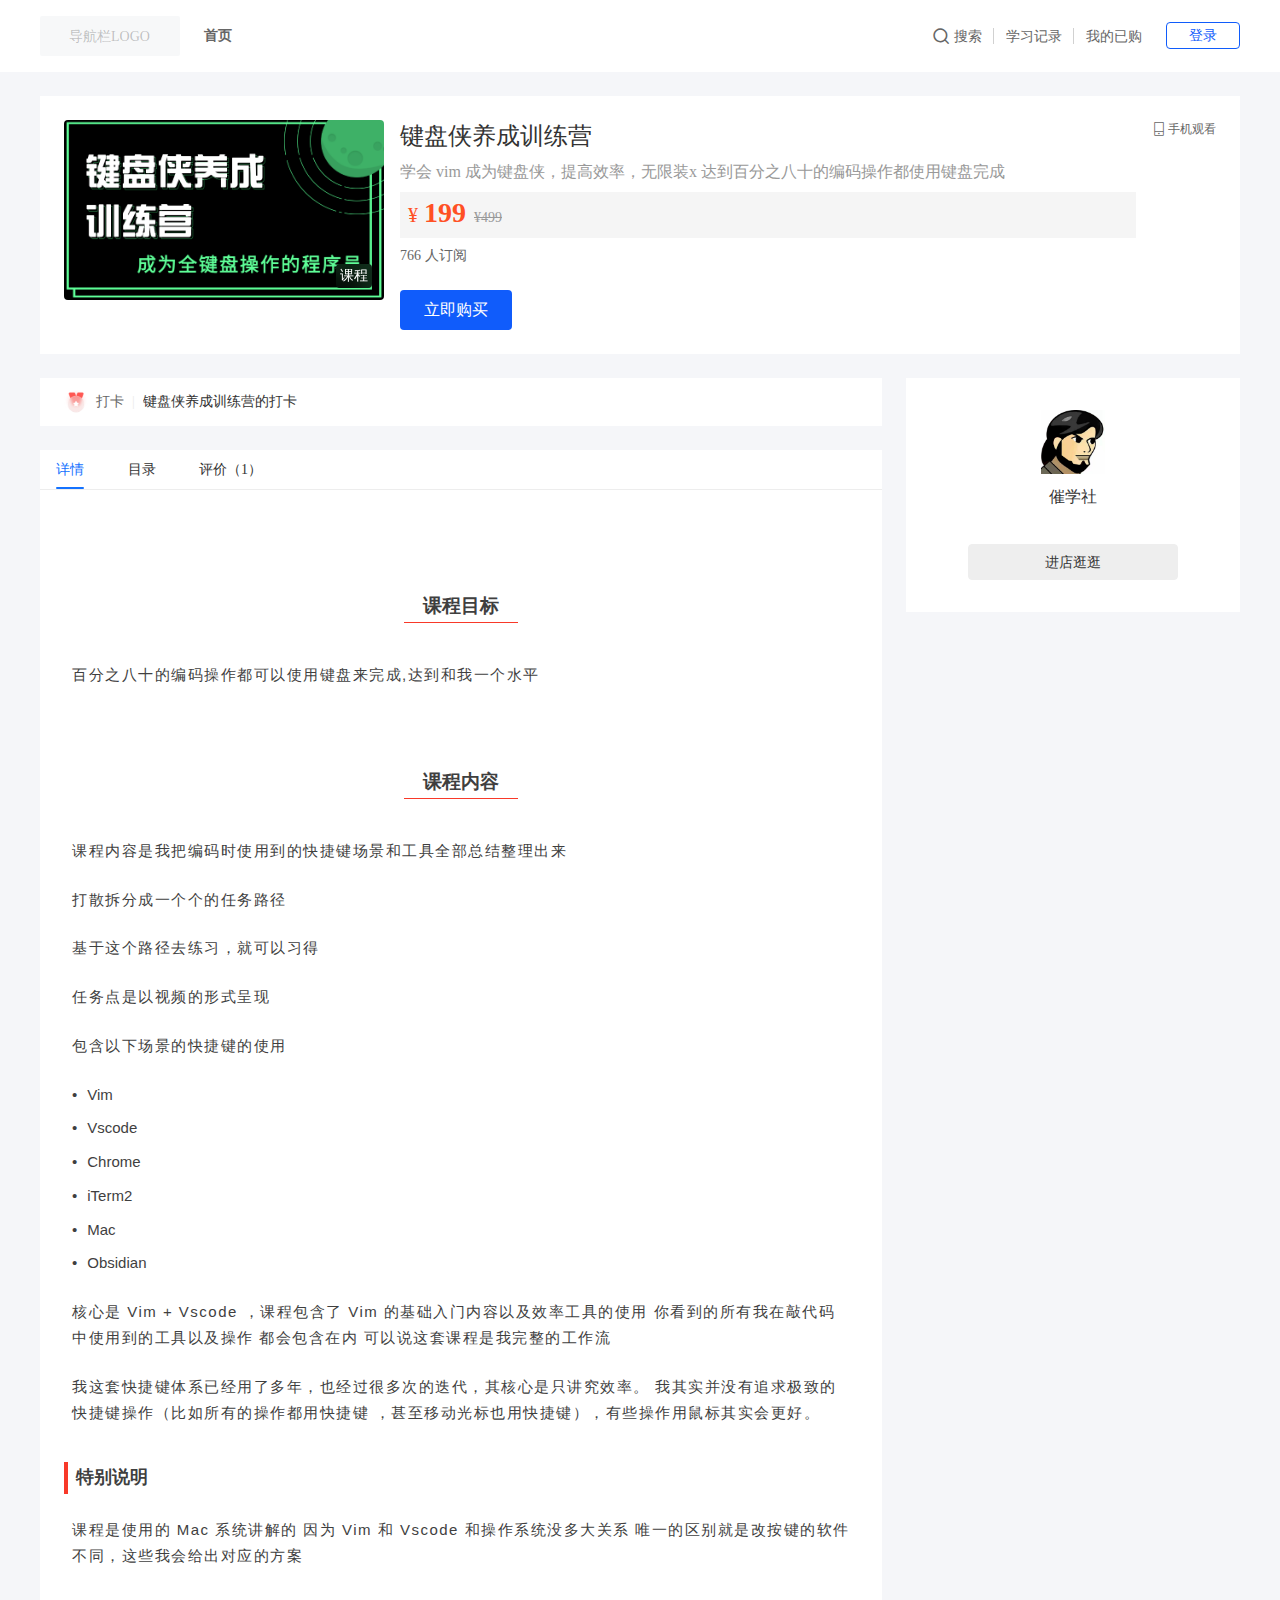
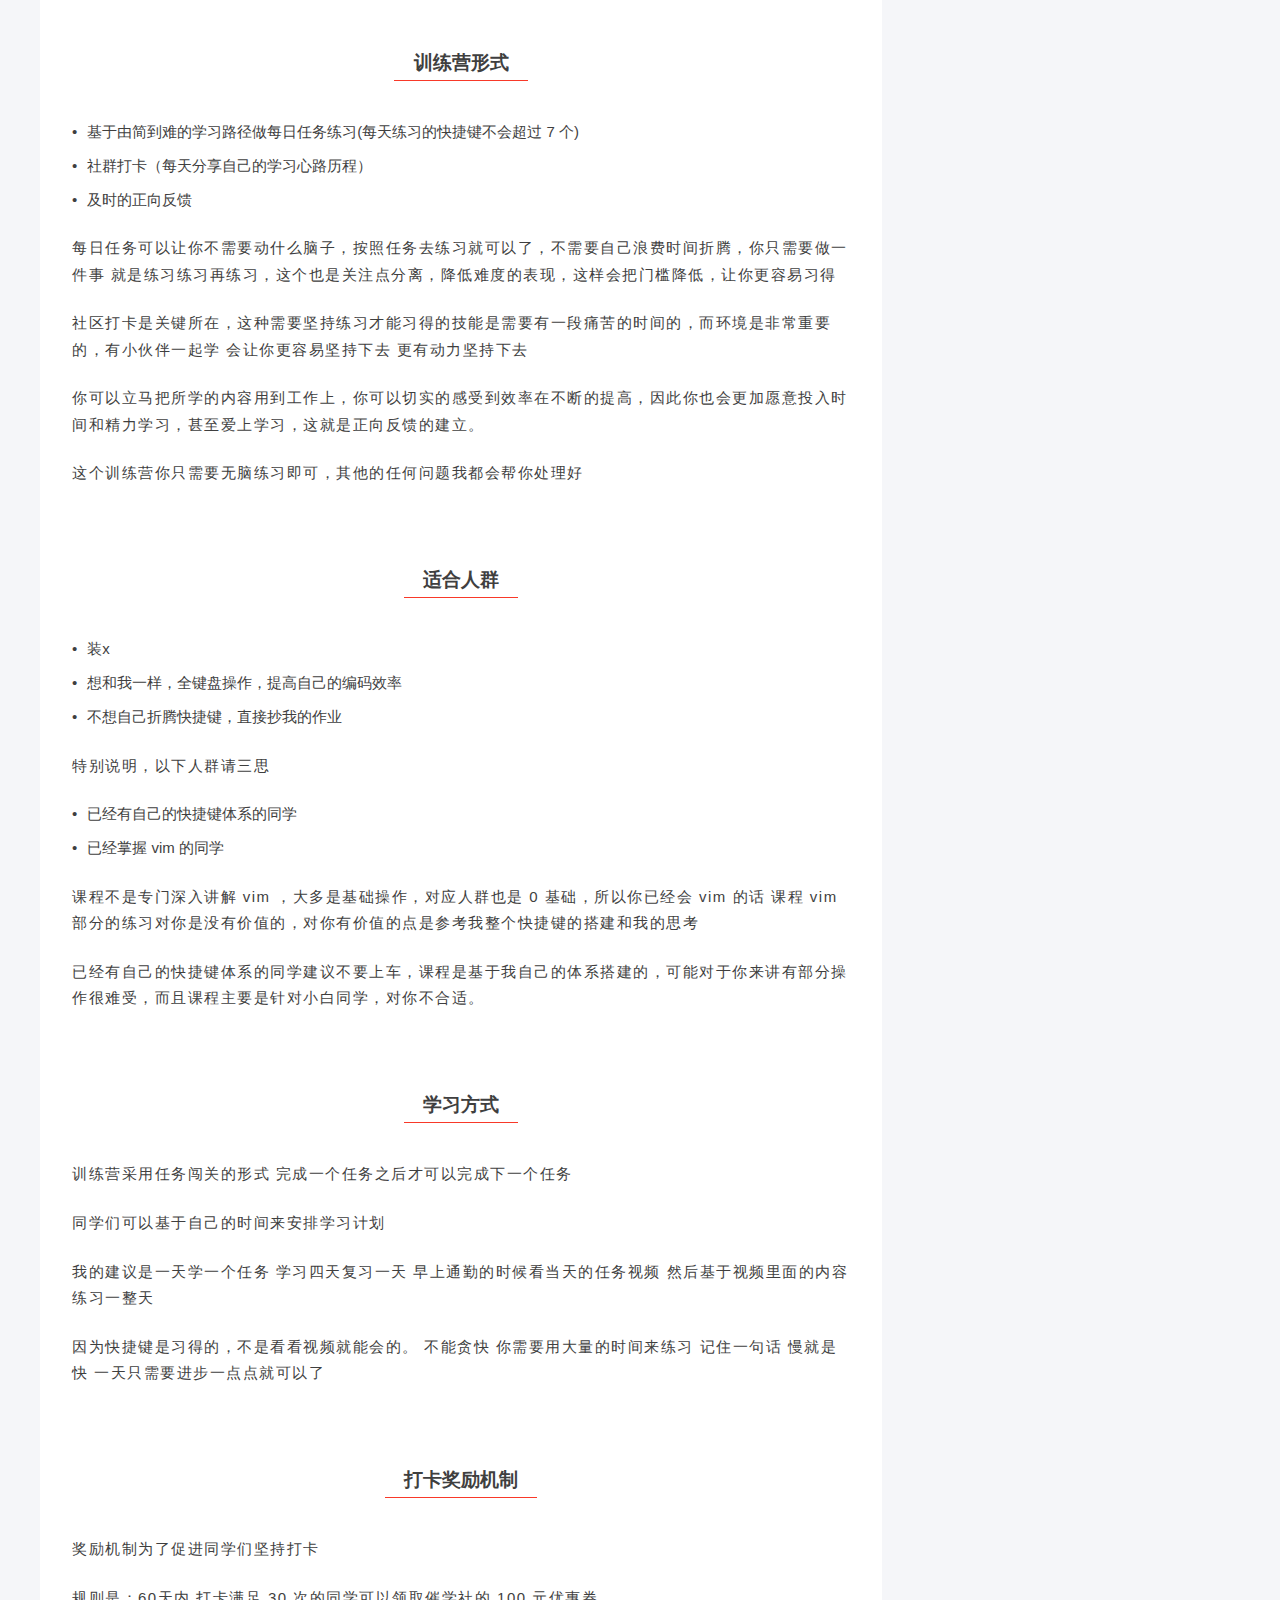
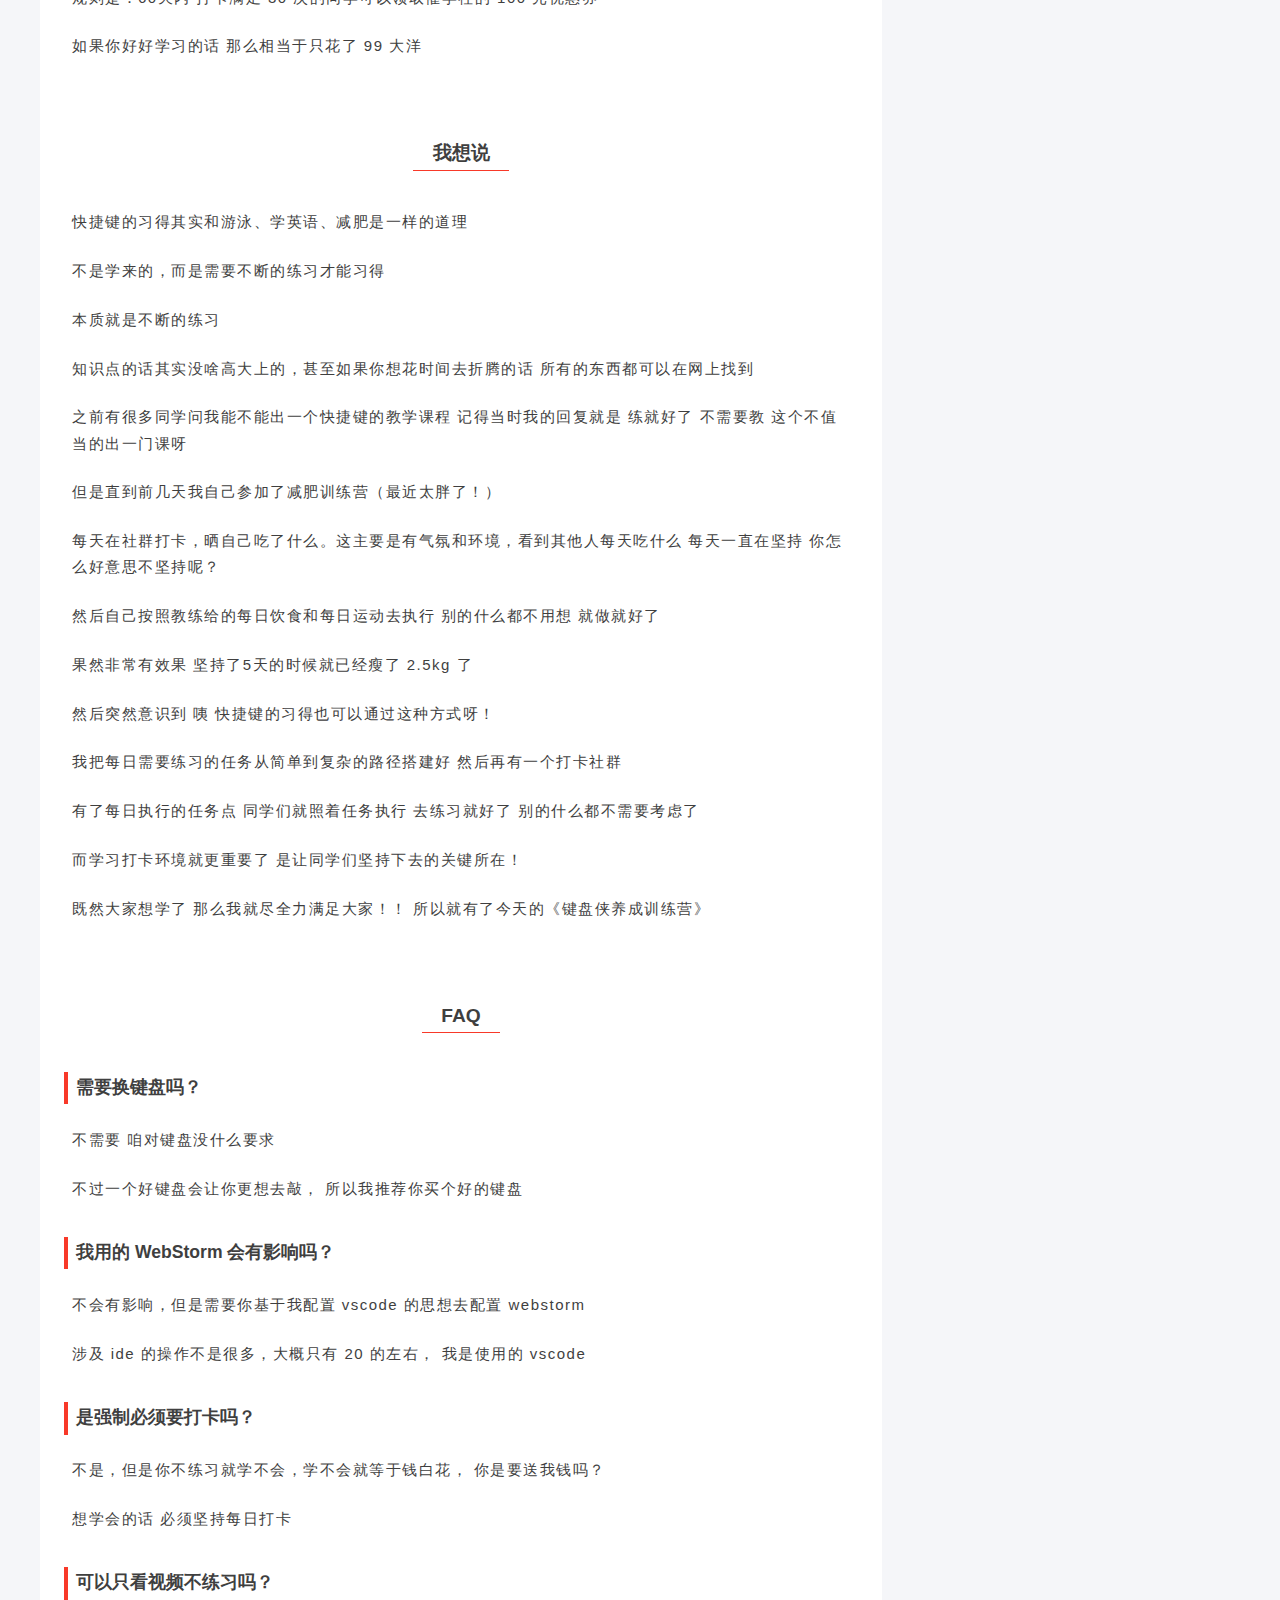
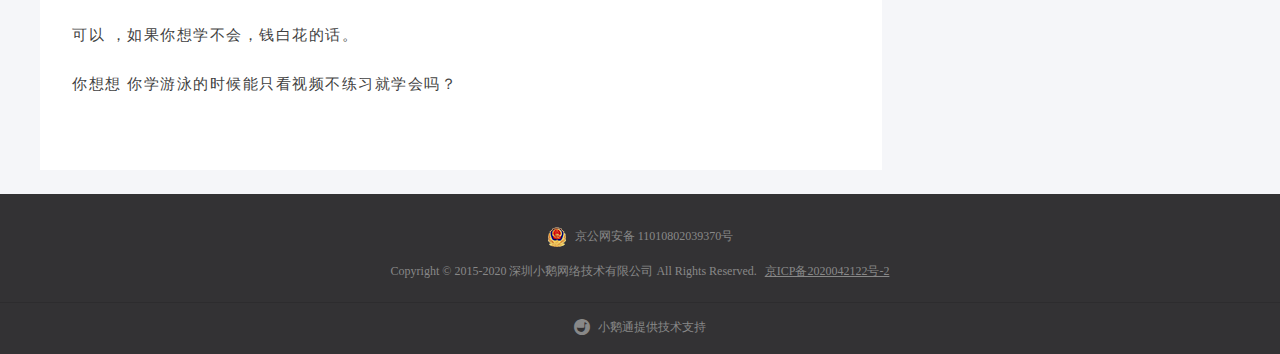
==== keyboard.html @ 6c52c8ba "init" ====
<!DOCTYPE html>
<!-- saved from url=(0014)about:internet -->
<html lang="zh-cmn-Hans" style="height: 100%">
  <head>
    <meta http-equiv="Content-Type" content="text/html; charset=UTF-8" />

    <meta http-equiv="Content-Security-Policy" content="upgrade-insecure-requests" />

    <meta http-equiv="X-UA-Compatible" content="IE=edge" />
    <meta name="viewport" content="width=device-width,initial-scale=1.0" />
    <!-- 主题色配置 -->
    <link rel="stylesheet" href="./keyboard_files/index.css" />
    <link rel="stylesheet" href="./keyboard_files/channel-theme-red.css" />
    <!--小图标-->
    <link rel="icon" href="./keyboard_files/kz80l3jr0hf8.jpg" type="image/x-ico" />
    <!-- 阿里巴巴矢量图标库 -->
    <link type="text/css" rel="stylesheet" href="./keyboard_files/font_675217_b8r4hkus9lr.css" />

    <!-- 静态资源重试 -->

    <style>
      body {
        margin: 0 !important;
      }
    </style>
    <!-- 神策埋点sdk -->

    <!-- 标题 -->
    <title>键盘侠养成训练营</title>

    <!-- start-css主入口文件 -->

    <link href="./keyboard_files/chunk-vendors.css" rel="stylesheet" />

    <link href="./keyboard_files/index(1).css" rel="stylesheet" />

    <!-- end-css主入口文件 -->

    <!-- 其他资源 -->

    <!-- end-其他资源 -->

    <link
      data-assets-retry-hooked="true"
      rel="stylesheet"
      type="text/css"
      href="./keyboard_files/DetailInfo~GoodsDetail.css" />

    <link
      data-assets-retry-hooked="true"
      rel="stylesheet"
      type="text/css"
      href="./keyboard_files/GoodsDetail.css" />

    <link
      data-assets-retry-hooked="true"
      type="text/css"
      rel="stylesheet"
      href="./keyboard_files/element-icons.woff" />
    <input type="hidden" id="_w_simile" data-inspect-config="3" />
    <link
      data-assets-retry-hooked="true"
      rel="stylesheet"
      type="text/css"
      href="./keyboard_files/CourseContentCatalog~information-collection.css" />

    <link
      data-assets-retry-hooked="true"
      rel="stylesheet"
      type="text/css"
      href="./keyboard_files/information-collection.css" />
    <style>
      .base-item {
        margin-top: 24px;
        display: -webkit-box;
        display: -webkit-flex;
        display: -moz-box;
        display: flex;
        -webkit-box-orient: vertical;
        -webkit-box-direction: normal;
        -webkit-flex-direction: column;
        -moz-box-orient: vertical;
        -moz-box-direction: normal;
        flex-direction: column;
      }
      .label-item {
        line-height: 20px;
        width: 410px;
        color: #353535;
        font-size: 14px;
      }
      .lable-desc {
        margin-top: 4px;
        width: 410px;
        line-height: 20px;
        color: #999;
        font-size: 14px;
      }
      .red-sup {
        color: red;
      }
      .base-right-item {
        margin-top: 8px;
        /*display: inline-block;*/
        display: -webkit-box;
        display: -webkit-flex;
        display: -moz-box;
        display: flex;
        -webkit-box-align: center;
        -webkit-align-items: center;
        -moz-box-align: center;
        align-items: center;
      }
    </style>
    <style>
      .text-item .input-item {
        width: 410px !important;
        height: 36px;
      }
      .text-item .input-item input {
        height: 36px;
        line-height: 36px;
      }
      .text-item .textarea-item {
        height: auto;
      }
      .text-item .textarea-item /deep/ .ss-textarea__inner {
        max-height: 88px;
        padding: 8px 12px;
        line-height: 20px;
        font-family: Arial;
        resize: none;
      }
    </style>
    <style>
      .address-item .input-item {
        width: 410px;
      }
      .address-item .input-item /deep/ .ss-input__inner {
        height: 36px;
        line-height: 36px;
      }
      .address-item .cascader-item {
        width: 410px;
      }
      .information-address-popper .ss-cascader-menu__wrap {
        height: 204px;
      }
    </style>
    <style>
      .time-picker-item .date-item {
        width: 410px !important;
        height: 36px;
      }
      .time-picker-item .date-item /deep/ .ss-input__inner {
        height: 36px;
        line-height: 36px;
      }
    </style>
    <style>
      .radio-magin[data-v-58aa508a] {
        margin-right: 32px;
      }
    </style>
    <style>
      .input-container {
        display: -webkit-box;
        display: -webkit-flex;
        display: -moz-box;
        display: flex;
        -webkit-box-align: start;
        -webkit-align-items: flex-start;
        -moz-box-align: start;
        align-items: flex-start;
      }
      .input-container .input-item {
        width: 406px;
        height: 36px;
      }
      .input-container .ss-input-group__prepend {
        padding: 8px 12px;
        width: 75px;
        background: white;
      }
      .input-container .ss-input-group__prepend .ss-input--suffix .ss-input__inner {
        /*padding: 0 10px;*/
        text-align: center;
      }
      .input-container .ss-input-group__prepend .ss-input--suffix .ss-input__suffix {
        width: 14px;
        right: 14px;
      }
      .input-container
        .ss-input-group__prepend
        .ss-input--suffix
        .ss-input__suffix
        .ss-input__suffix-inner {
        width: 14px;
      }
      .input-container
        .ss-input-group__prepend
        .ss-input--suffix
        .ss-input__suffix
        .ss-input__suffix-inner
        .ss-input__icon {
        font-size: 10px;
        width: 14px;
      }
      .display-flex {
        display: -webkit-inline-box;
        display: -webkit-inline-flex;
        display: -moz-inline-box;
        display: inline-flex;
        -webkit-box-align: center;
        -webkit-align-items: center;
        -moz-box-align: center;
        align-items: center;
      }
      .display-flex .input-item-left {
        width: 302px;
        height: 36px;
      }
      .display-flex .input-item-left input {
        height: 36px;
        line-height: 36px;
      }
      .identifying-btn {
        background-color: white;
        color: #2a75ed;
        border: 1px solid #2a75ed;
        font-size: 14px;
        width: 100px;
        height: 36px;
        margin-left: 8px;
        padding: 0;
        border-radius: 4px;
      }
      .veritying-code {
        color: #bfd6fa;
        border: 1px solid #bfd6fa;
        background-color: #fff;
      }
    </style>
    <style>
      .text-content-item {
        margin-top: 24px;
        word-break: break-all;
        white-space: pre-wrap;
        font-size: 16px;
        line-height: 20px;
      }
    </style>
    <style>
      .select-item[data-v-70fcf8ae] {
        position: relative;
        width: 600px;
      }
      .select-item .input-container[data-v-70fcf8ae] {
        -webkit-flex-wrap: nowrap;
        flex-wrap: nowrap;
        -webkit-box-align: start;
        -webkit-align-items: flex-start;
        -moz-box-align: start;
        align-items: flex-start;
      }
    </style>
    <style>
      .select-item /deep/ .el-input .el-input__inner {
        height: 36px;
        line-height: 36px;
      }
      .select-item .base-right-item {
        min-height: 36px;
        width: 440px;
      }
      .select-item .el-radio-group {
        display: -webkit-box;
        display: -webkit-flex;
        display: -moz-box;
        display: flex;
        min-height: 36px;
        -webkit-flex-wrap: wrap;
        flex-wrap: wrap;
        -webkit-box-align: center;
        -webkit-align-items: center;
        -moz-box-align: center;
        align-items: center;
      }
      .select-item .el-radio {
        display: -webkit-box;
        display: -webkit-flex;
        display: -moz-box;
        display: flex;
        margin-bottom: 5px;
        margin-top: 5px;
      }
      .select-item .el-radio .el-radio__input {
        display: block;
        margin-right: 10px;
      }
      .select-item .el-radio .el-radio__label {
        white-space: normal;
        padding: 0px;
      }
      .select-item .el-cascader-node > .el-radio,
      .select-item .el-radio:last-child {
        margin-right: 30px;
      }
      .select-item .el-checkbox-group {
        display: -webkit-box;
        display: -webkit-flex;
        display: -moz-box;
        display: flex;
        -webkit-flex-wrap: wrap;
        flex-wrap: wrap;
      }
      .select-item .el-checkbox-group .el-checkbox {
        display: -webkit-box;
        display: -webkit-flex;
        display: -moz-box;
        display: flex;
        margin-bottom: 5px;
        margin-top: 5px;
      }
      .select-item .el-checkbox-group .el-checkbox .el-checkbox__label {
        white-space: normal;
      }
      .select-item .el-checkbox-group .el-checkbox:last-of-type {
        margin-right: 30px;
      }
    </style>
    <style>
      .search-item .input-item {
        width: 410px !important;
        height: 36px;
      }
      .search-item .input-item input {
        height: 36px;
        line-height: 36px;
      }
      .search-item .select-item {
        width: 410px;
      }
      .search-item .ss-select-dropdown {
        width: 410px;
      }
      .search-item .ss-select-dropdown .ss-select-dropdown__item {
        height: auto;
        white-space: pre-wrap;
        word-break: break-all;
        overflow: visible;
      }
    </style>
    <style>
      .select-item[data-v-6af83923] {
        width: 410px;
      }
    </style>
    <style>
      .el-select-dropdown {
        width: 410px;
      }
      .el-select-dropdown .el-select-dropdown__item {
        height: auto;
        white-space: pre-wrap;
        word-break: break-all;
        overflow: visible;
      }
    </style>
    <style>
      .v-modal {
        z-index: 11 !important;
      }
      .info-collection .info-box-out {
        background: #f5f6f9;
        padding-bottom: 24px;
      }
      .info-collection .info-box {
        width: 100%;
        height: 56px;
        padding: 0 16px;
        display: -webkit-box;
        display: -webkit-flex;
        display: -moz-box;
        display: flex;
        -webkit-box-pack: justify;
        -webkit-justify-content: space-between;
        -moz-box-pack: justify;
        justify-content: space-between;
        background: #fff;
        cursor: pointer;
      }
      .info-collection .info-box .left-content {
        display: -webkit-box;
        display: -webkit-flex;
        display: -moz-box;
        display: flex;
        line-height: 56px;
      }
      .info-collection .info-box .left-content .title {
        color: #333333;
        font-size: 16px;
        font-weight: 500;
        padding-right: 16px;
      }
      .info-collection .info-box .left-content .tit-content {
        color: #888888;
        font-size: 14px;
      }
      .info-collection .info-box .right-content {
        display: -webkit-box;
        display: -webkit-flex;
        display: -moz-box;
        display: flex;
        -webkit-box-align: center;
        -webkit-align-items: center;
        -moz-box-align: center;
        align-items: center;
      }
      .info-collection .info-box .right-content .right-tit {
        color: #888888;
        font-size: 14px;
      }
      .info-collection .info-box .right-content .right-content-icon {
        width: 16px;
        height: 16px;
        margin-left: 4px;
      }
      .info-collection #quit {
        color: #333;
        width: 88px;
        height: 40px;
        font-size: 12px;
        border: 1px solid #e5e7eb;
        border-radius: 4px;
        background-color: #fff !important;
      }
      .info-collection #quit:hover {
        color: #333;
        border: 1px solid #e5e7eb;
        background-color: #fff !important;
      }
      .info-collection .submit {
        width: 90px;
        height: 40px;
        font-size: 12px;
      }
      .info-collection .info-collection-base {
        margin: 15px 25px;
      }
      .info-collection .dialog {
        position: fixed;
        z-index: 12 !important;
      }
      .info-collection .dialog .dialog-body {
        display: unset;
      }
      .info-collection .dialog .ss-dialog__body {
        overflow-x: hidden;
      }
      .info-collection .dialog .ss-dialog__footer-custom {
        display: -webkit-box;
        display: -webkit-flex;
        display: -moz-box;
        display: flex;
        -webkit-box-pack: end;
        -webkit-justify-content: end;
        -moz-box-pack: end;
        justify-content: end;
        margin: 24px 24px 0;
        padding-bottom: 24px;
      }
      .info-collection .legal-des {
        display: -webkit-box;
        display: -webkit-flex;
        display: -moz-box;
        display: flex;
        color: #b2b2b2;
        font-size: 14px;
        margin-top: 24px;
        position: relative;
      }
      .info-collection .legal-des .legal-wrap {
        display: -webkit-box;
        display: -webkit-flex;
        display: -moz-box;
        display: flex;
        -webkit-box-align: center;
        -webkit-align-items: center;
        -moz-box-align: center;
        align-items: center;
      }
      .info-collection .legal-des .legal-text {
        position: relative;
        padding-left: 10px;
        line-height: 20px;
      }
      .info-collection .legal-des .legal-link {
        color: #2a75ed;
        cursor: pointer;
      }
      .info-collection .legal-des .shake {
        -webkit-animation: shake 800ms ease-in-out;
        -moz-animation: shake 800ms ease-in-out;
        animation: shake 800ms ease-in-out;
      }
      @-webkit-keyframes shake {
        10%,
        90% {
          -webkit-transform: translate3d(-2px, 0, 0);
          transform: translate3d(-2px, 0, 0);
        }
        20%,
        80% {
          -webkit-transform: translate3d(4px, 0, 0);
          transform: translate3d(4px, 0, 0);
        }
        30%,
        70% {
          -webkit-transform: translate3d(-8px, 0, 0);
          transform: translate3d(-8px, 0, 0);
        }
        40%,
        60% {
          -webkit-transform: translate3d(8px, 0, 0);
          transform: translate3d(8px, 0, 0);
        }
        50% {
          -webkit-transform: translate3d(-8px, 0, 0);
          transform: translate3d(-8px, 0, 0);
        }
      }
      @-moz-keyframes shake {
        10%,
        90% {
          -moz-transform: translate3d(-2px, 0, 0);
          transform: translate3d(-2px, 0, 0);
        }
        20%,
        80% {
          -moz-transform: translate3d(4px, 0, 0);
          transform: translate3d(4px, 0, 0);
        }
        30%,
        70% {
          -moz-transform: translate3d(-8px, 0, 0);
          transform: translate3d(-8px, 0, 0);
        }
        40%,
        60% {
          -moz-transform: translate3d(8px, 0, 0);
          transform: translate3d(8px, 0, 0);
        }
        50% {
          -moz-transform: translate3d(-8px, 0, 0);
          transform: translate3d(-8px, 0, 0);
        }
      }
      @keyframes shake {
        10%,
        90% {
          -webkit-transform: translate3d(-2px, 0, 0);
          -moz-transform: translate3d(-2px, 0, 0);
          transform: translate3d(-2px, 0, 0);
        }
        20%,
        80% {
          -webkit-transform: translate3d(4px, 0, 0);
          -moz-transform: translate3d(4px, 0, 0);
          transform: translate3d(4px, 0, 0);
        }
        30%,
        70% {
          -webkit-transform: translate3d(-8px, 0, 0);
          -moz-transform: translate3d(-8px, 0, 0);
          transform: translate3d(-8px, 0, 0);
        }
        40%,
        60% {
          -webkit-transform: translate3d(8px, 0, 0);
          -moz-transform: translate3d(8px, 0, 0);
          transform: translate3d(8px, 0, 0);
        }
        50% {
          -webkit-transform: translate3d(-8px, 0, 0);
          -moz-transform: translate3d(-8px, 0, 0);
          transform: translate3d(-8px, 0, 0);
        }
      }
      .info-collection .legal-des__tip {
        position: absolute;
        z-index: 1;
        top: -44px;
        left: -9px;
        padding: 8px;
        border-radius: 4px;
        color: #fff;
        font-size: 14px;
        text-align: center;
        background-color: #4d4d4d;
      }
      .info-collection .legal-des__tip::after {
        position: absolute;
        bottom: -6px;
        left: 8px;
        content: '';
        width: 0;
        height: 0;
        border-left: 8px solid transparent;
        border-right: 8px solid transparent;
        border-top: 8px solid #4d4d4d;
      }
    </style>
    <style type="text/css">
      .goods-recommend-container {
        width: 100%;
        background-color: #ffffff;
        padding: 24px;
      }
      .goods-recommend-container .recommend-title {
        font-size: 18px;
        font-weight: 600;
        padding-bottom: 16px;
      }
      .goods-recommend-container .goods-item {
        display: flex;
        margin-bottom: 16px;
        height: 72px;
      }
      .goods-recommend-container .goods-item .cover-picture {
        margin-right: 8px;
        position: relative;
      }
      .goods-recommend-container .goods-item .cover-picture .picture {
        width: 128px;
        height: 72px;
        border-radius: 4px;
      }
      .goods-recommend-container .goods-item .cover-picture .marketing-type {
        position: absolute;
        font-size: 10px;
        left: 0;
        color: #807157;
        padding: 2px 4px;
        top: 0;
        border-radius: 4px 0 4px 0;
        z-index: 2;
      }
      .goods-recommend-container .goods-item .cover-picture .super-member {
        background: linear-gradient(-45deg, #333333 0%, #525252 68%, #333333 100%);
        color: #ffc166;
      }
      .goods-recommend-container .goods-item .cover-picture .else-activity {
        color: #fff;
        border: 0 solid #010101;
        background: linear-gradient(270deg, #fe6500 0%, #ff4102 100%);
      }
      .goods-recommend-container .goods-item .cover-picture .goods-type {
        position: absolute;
        z-index: 3;
        font-size: 10px;
        right: 0px;
        bottom: 0px;
        padding: 2px 4px;
        color: #ffffff;
        border-radius: 4px;
        border: 0 solid #010101;
        background: rgba(0, 0, 0, 0.25);
        -webkit-backdrop-filter: blur(10.87313px);
        backdrop-filter: blur(10.87313px);
      }
      .goods-recommend-container .goods-item .goods-info {
        font-size: 12px;
        width: calc(100% - 128px);
        display: flex;
        color: #333;
        flex-direction: column;
        justify-content: space-between;
      }
      .goods-recommend-container .goods-item .goods-info .goods-title {
        font-weight: 600;
        width: 130px;
        display: -webkit-box;
        overflow: hidden;
        text-overflow: ellipsis;
        -webkit-box-orient: vertical;
        -webkit-line-clamp: 2;
      }
      .goods-recommend-container .goods-item .goods-info .price-watch {
        display: flex;
        justify-content: space-between;
        align-items: center;
      }
      .goods-recommend-container .goods-item .goods-info .price-watch .goods-type {
        font-size: 12px;
        color: #ff5024;
        font-weight: 700;
      }
      .goods-recommend-container .goods-item .goods-info .price-watch .goods-price {
        width: 60%;
        color: #b2b2b2;
        font-weight: 700;
        white-space: nowrap;
        text-overflow: ellipsis;
        overflow: hidden;
      }
      .goods-recommend-container .goods-item .goods-info .price-watch .goods-price .greenback-one {
        font-size: 16px;
        color: #ff5024;
      }
      .goods-recommend-container .goods-item .goods-info .price-watch .goods-price .greenback {
        font-size: 12px;
        color: #ff5024;
      }
      .goods-recommend-container .goods-item .goods-info .price-watch .goods-price .discount {
        font-size: 12px;
        margin-left: 4px;
      }
      .goods-recommend-container .goods-item .goods-info .price-watch .goods-watch {
        text-align: right;
        width: 40%;
        white-space: nowrap;
        text-overflow: ellipsis;
        overflow: hidden;
        font-size: 10px;
        color: #b2b2b2;
      }
      .goods-recommend-container .empty {
        width: 100%;
        display: flex;
        justify-content: center;
        align-items: center;
        flex-direction: column;
        padding: 40px 0;
      }
      .goods-recommend-container .empty .empty-text {
        color: #9e9e9e;
        font-size: 16px;
        margin-top: 16px;
      }
      .goods-recommend-container .empty img {
        width: 88px;
        height: 88px;
      }
    </style>
    <link
      data-assets-retry-hooked="true"
      rel="stylesheet"
      type="text/css"
      href="./keyboard_files/PlayUpdateInfo.css" />

    <link
      data-assets-retry-hooked="true"
      rel="stylesheet"
      type="text/css"
      href="./keyboard_files/TrainingCampInfo.css" />
    <link
      data-assets-retry-hooked="true"
      rel="stylesheet"
      type="text/css"
      href="./keyboard_files/GoodsEvaluate.css" />
    <link
      data-assets-retry-hooked="true"
      rel="stylesheet"
      type="text/css"
      href="./keyboard_files/CourseContentCatalog~CourseWares.css" />
    <link
      data-assets-retry-hooked="true"
      rel="stylesheet"
      type="text/css"
      href="./keyboard_files/CourseWares.css" />
    <link
      data-assets-retry-hooked="true"
      rel="stylesheet"
      type="text/css"
      href="./keyboard_files/RelatedChannel.css" />
    <link data-assets-retry-hooked="true" rel="stylesheet" href="./keyboard_files/style.css" />
    <style type="text/css">
      *[data-v-68276647] {
        margin: 0;
        padding: 0;
        box-sizing: border-box;
      }
      body[data-v-68276647] {
        font-family: PingFangSC, 'Microsoft Yahei', Helvetica, Tahoma, Arial, 'Hiragino Sans GB',
          'Hiragino Sans GB W3', STXihei, STHeiti, Heiti, SimSun, sans-serif !important;
        font-weight: 400;
        background: #f5f6f9;
        font-size: 14px;
        color: #353535;
      }
      #app[data-v-68276647] {
        -webkit-font-smoothing: antialiased;
        -moz-osx-font-smoothing: grayscale;
        min-height: 100vh;
        box-sizing: border-box;
        position: relative;
      }
      [class^='icon-'][data-v-68276647] {
        font-family: 'iconfont' !important;
        font-size: 14px;
        font-style: normal;
      }
      ul[data-v-68276647] {
        list-style: none;
      }
      a[data-v-68276647] {
        text-decoration: none;
      }
      button[data-v-68276647] {
        cursor: pointer;
        border: none;
        outline: none;
      }
      button[data-v-68276647]:active {
        opacity: 0.8;
      }
      .ss-input input[data-v-68276647] {
        position: absolute !important;
      }
      .ss-message__info[data-v-68276647] {
        min-width: 320px;
      }
      .ss-pagination[data-v-68276647] {
        justify-content: center;
      }
      .ss-select .ss-input.is-focus .ss-input__inner[data-v-68276647],
      .ss-select .ss-input__inner[data-v-68276647]:focus,
      .ss-input.is-active .ss-input__inner[data-v-68276647],
      .ss-input__inner[data-v-68276647]:focus {
        border-color: #105cfb;
      }
      .ss-select-dropdown__item.selected[data-v-68276647] {
        color: #105cfb;
      }
      .ss-dialog[data-v-68276647] {
        border-radius: 4px;
      }
      .ss-dialog__headerbtn[data-v-68276647] {
        top: 16px;
        right: 16px;
      }
      .fade-enter-active[data-v-68276647],
      .fade-leave-active[data-v-68276647] {
        transition: opacity 1s;
      }
      .fade-enter[data-v-68276647],
      .fade-leave-to[data-v-68276647] {
        opacity: 0;
      }
      .content-wrapper[data-v-68276647] {
        min-height: calc(100vh - 72px);
        min-width: 1200px;
        display: flex;
        flex-direction: column;
        overflow: hidden;
      }
      .content-wrapper .content[data-v-68276647] {
        flex: 1;
        position: relative;
      }
      .content-wrapper .content-min-height[data-v-68276647] {
        min-height: 300px;
      }
      .ss-popover[data-v-68276647] {
        z-index: 10009 !important;
      }
      .item-title[data-v-68276647] {
        color: #fff;
        font-size: 16px;
        margin-bottom: 20px;
        line-height: 30px;
      }
      .item-content[data-v-68276647] {
        line-height: 40px;
        font-size: 14px;
      }
      .item-content a[data-v-68276647] {
        display: block;
        color: #fff;
        opacity: 0.6;
        max-width: 300px;
        overflow: hidden;
        white-space: nowrap;
        text-overflow: ellipsis;
      }
    </style>
    <style type="text/css">
      *[data-v-de47b37a] {
        margin: 0;
        padding: 0;
        box-sizing: border-box;
      }
      body[data-v-de47b37a] {
        font-family: PingFangSC, 'Microsoft Yahei', Helvetica, Tahoma, Arial, 'Hiragino Sans GB',
          'Hiragino Sans GB W3', STXihei, STHeiti, Heiti, SimSun, sans-serif !important;
        font-weight: 400;
        background: #f5f6f9;
        font-size: 14px;
        color: #353535;
      }
      #app[data-v-de47b37a] {
        -webkit-font-smoothing: antialiased;
        -moz-osx-font-smoothing: grayscale;
        min-height: 100vh;
        box-sizing: border-box;
        position: relative;
      }
      [class^='icon-'][data-v-de47b37a] {
        font-family: 'iconfont' !important;
        font-size: 14px;
        font-style: normal;
      }
      ul[data-v-de47b37a] {
        list-style: none;
      }
      a[data-v-de47b37a] {
        text-decoration: none;
      }
      button[data-v-de47b37a] {
        cursor: pointer;
        border: none;
        outline: none;
      }
      button[data-v-de47b37a]:active {
        opacity: 0.8;
      }
      .ss-input input[data-v-de47b37a] {
        position: absolute !important;
      }
      .ss-message__info[data-v-de47b37a] {
        min-width: 320px;
      }
      .ss-pagination[data-v-de47b37a] {
        justify-content: center;
      }
      .ss-select .ss-input.is-focus .ss-input__inner[data-v-de47b37a],
      .ss-select .ss-input__inner[data-v-de47b37a]:focus,
      .ss-input.is-active .ss-input__inner[data-v-de47b37a],
      .ss-input__inner[data-v-de47b37a]:focus {
        border-color: #105cfb;
      }
      .ss-select-dropdown__item.selected[data-v-de47b37a] {
        color: #105cfb;
      }
      .ss-dialog[data-v-de47b37a] {
        border-radius: 4px;
      }
      .ss-dialog__headerbtn[data-v-de47b37a] {
        top: 16px;
        right: 16px;
      }
      .fade-enter-active[data-v-de47b37a],
      .fade-leave-active[data-v-de47b37a] {
        transition: opacity 1s;
      }
      .fade-enter[data-v-de47b37a],
      .fade-leave-to[data-v-de47b37a] {
        opacity: 0;
      }
      .content-wrapper[data-v-de47b37a] {
        min-height: calc(100vh - 72px);
        min-width: 1200px;
        display: flex;
        flex-direction: column;
        overflow: hidden;
      }
      .content-wrapper .content[data-v-de47b37a] {
        flex: 1;
        position: relative;
      }
      .content-wrapper .content-min-height[data-v-de47b37a] {
        min-height: 300px;
      }
      .ss-popover[data-v-de47b37a] {
        z-index: 10009 !important;
      }
      .footer-bg[data-v-de47b37a] {
        width: 100%;
        background-color: #161e30;
      }
      .footer[data-v-de47b37a] {
        max-width: 1380px;
        margin: 0 auto;
        padding: 0 50px;
        display: flex;
        flex-direction: column;
      }
      .footer-content[data-v-de47b37a] {
        display: flex;
        justify-content: space-between;
        padding: 120px 0 20px;
      }
      .content-contact[data-v-de47b37a] {
        display: flex;
        flex-direction: column;
      }
      .content-contact .contact-phone[data-v-de47b37a] {
        font-size: 30px;
        color: #fff;
        margin-bottom: 5px;
      }
      .content-contact .contact-date[data-v-de47b37a] {
        font-size: 12px;
        color: #fff;
        opacity: 0.6;
        margin-bottom: 24px;
      }
      .content-contact .contact-qrcode[data-v-de47b37a] {
        display: flex;
      }
      .content-contact .contact-qrcode div[data-v-de47b37a] {
        display: flex;
        flex-direction: column;
        align-items: center;
      }
      .content-contact .contact-qrcode span[data-v-de47b37a] {
        font-size: 12px;
        color: #fff;
        opacity: 0.6;
        line-height: 30px;
      }
      .content-contact .qrcode-xiaoe[data-v-de47b37a] {
        margin-right: 23px;
      }
      .content-link[data-v-de47b37a] {
        display: flex;
        flex-direction: column;
      }
      .content-link .link-bottom[data-v-de47b37a] {
        margin-top: 16px;
      }
      .footer-address[data-v-de47b37a] {
        padding: 5px 0;
        display: flex;
      }
      .footer-address .address-box[data-v-de47b37a],
      .footer-address .email-box[data-v-de47b37a] {
        line-height: 29px;
        margin-right: 32px;
      }
      .footer-address .box-item[data-v-de47b37a] {
        font-size: 14px;
        color: #fff;
        opacity: 0.6;
      }
      .footer-copyright[data-v-de47b37a] {
        height: 35px;
        line-height: 35px;
        font-size: 12px;
        color: #fff;
        opacity: 0.3;
        display: flex;
        justify-content: space-between;
      }
      .footer-copyright .copyright-item[data-v-de47b37a] {
        display: flex;
      }
      .footer-copyright a[data-v-de47b37a] {
        color: #fff;
        display: flex;
        align-items: center;
        margin: 0 20px;
      }
      .footer-copyright img[data-v-de47b37a] {
        vertical-align: middle;
        margin-right: 5px;
      }
    </style>
    <style type="text/css">
      *[data-v-2fe725ba] {
        margin: 0;
        padding: 0;
        box-sizing: border-box;
      }
      body[data-v-2fe725ba] {
        font-family: PingFangSC, 'Microsoft Yahei', Helvetica, Tahoma, Arial, 'Hiragino Sans GB',
          'Hiragino Sans GB W3', STXihei, STHeiti, Heiti, SimSun, sans-serif !important;
        font-weight: 400;
        background: #f5f6f9;
        font-size: 14px;
        color: #353535;
      }
      #app[data-v-2fe725ba] {
        -webkit-font-smoothing: antialiased;
        -moz-osx-font-smoothing: grayscale;
        min-height: 100vh;
        box-sizing: border-box;
        position: relative;
      }
      [class^='icon-'][data-v-2fe725ba] {
        font-family: 'iconfont' !important;
        font-size: 14px;
        font-style: normal;
      }
      ul[data-v-2fe725ba] {
        list-style: none;
      }
      a[data-v-2fe725ba] {
        text-decoration: none;
      }
      button[data-v-2fe725ba] {
        cursor: pointer;
        border: none;
        outline: none;
      }
      button[data-v-2fe725ba]:active {
        opacity: 0.8;
      }
      .ss-input input[data-v-2fe725ba] {
        position: absolute !important;
      }
      .ss-message__info[data-v-2fe725ba] {
        min-width: 320px;
      }
      .ss-pagination[data-v-2fe725ba] {
        justify-content: center;
      }
      .ss-select .ss-input.is-focus .ss-input__inner[data-v-2fe725ba],
      .ss-select .ss-input__inner[data-v-2fe725ba]:focus,
      .ss-input.is-active .ss-input__inner[data-v-2fe725ba],
      .ss-input__inner[data-v-2fe725ba]:focus {
        border-color: #105cfb;
      }
      .ss-select-dropdown__item.selected[data-v-2fe725ba] {
        color: #105cfb;
      }
      .ss-dialog[data-v-2fe725ba] {
        border-radius: 4px;
      }
      .ss-dialog__headerbtn[data-v-2fe725ba] {
        top: 16px;
        right: 16px;
      }
      .fade-enter-active[data-v-2fe725ba],
      .fade-leave-active[data-v-2fe725ba] {
        transition: opacity 1s;
      }
      .fade-enter[data-v-2fe725ba],
      .fade-leave-to[data-v-2fe725ba] {
        opacity: 0;
      }
      .content-wrapper[data-v-2fe725ba] {
        min-height: calc(100vh - 72px);
        min-width: 1200px;
        display: flex;
        flex-direction: column;
        overflow: hidden;
      }
      .content-wrapper .content[data-v-2fe725ba] {
        flex: 1;
        position: relative;
      }
      .content-wrapper .content-min-height[data-v-2fe725ba] {
        min-height: 300px;
      }
      .ss-popover[data-v-2fe725ba] {
        z-index: 10009 !important;
      }
      .footer[data-v-2fe725ba] {
        width: 100% !important;
        min-width: 1200px;
        min-height: 160px;
        background: #333234;
        padding-top: 33px;
        box-sizing: border-box;
        font-size: 12px;
        font-weight: 400;
        color: #888888;
      }
      .footer .record-wrapper[data-v-2fe725ba] {
        display: flex;
        justify-content: center;
        align-items: center;
        height: 20px;
      }
      .footer .record-wrapper > a[data-v-2fe725ba] {
        display: flex;
        align-items: center;
        justify-content: center;
      }
      .footer .record-wrapper > a .pic[data-v-2fe725ba] {
        width: 20px;
        height: 20px;
        margin-right: 8px;
      }
      .footer .record-wrapper > a .pic.business[data-v-2fe725ba] {
        width: 22px;
        height: 24px;
      }
      .footer .record-wrapper .line[data-v-2fe725ba] {
        width: 1px;
        height: 12px;
        background: #888888;
        margin: 0 23px;
      }
      .footer .template1-wrapper[data-v-2fe725ba] {
        display: flex;
        justify-content: center;
        align-items: center;
      }
      .footer .template1-wrapper .link-wrapper[data-v-2fe725ba] {
        display: flex;
        justify-content: center;
        align-items: center;
      }
      .footer .template1-wrapper .link-wrapper .link-line[data-v-2fe725ba] {
        width: 1px;
        height: 12px;
        background: #888888;
        margin: 0 32px;
      }
      .footer .template1-wrapper .link-wrapper .link-item[data-v-2fe725ba] {
        cursor: pointer;
      }
      .footer .template1-wrapper .link-wrapper .link-item[data-v-2fe725ba]:hover {
        color: white;
      }
      .footer .template2-wrapper[data-v-2fe725ba] {
        display: flex;
        justify-content: center;
        align-items: center;
        height: 48px;
      }
      .footer .template2-wrapper .info-left[data-v-2fe725ba] {
        height: 100%;
        display: flex;
        flex-direction: column;
        justify-content: flex-end;
      }
      .footer .template2-wrapper .info-left .info-left-icon[data-v-2fe725ba] {
        margin-top: 10px;
        display: flex;
        align-items: flex-end;
      }
      .footer .template2-wrapper .info-left .info-left-icon .weixin-wrapper[data-v-2fe725ba] {
        position: relative;
      }
      .footer
        .template2-wrapper
        .info-left
        .info-left-icon
        .weixin-wrapper
        .weixin-qrc[data-v-2fe725ba] {
        display: none;
        position: absolute;
        width: 90px;
        height: 90px;
        left: 50%;
        bottom: 38px;
        transform: translateX(-50%);
        z-index: 1;
      }
      .footer
        .template2-wrapper
        .info-left
        .info-left-icon
        .weixin-wrapper
        .Triangle[data-v-2fe725ba] {
        display: none;
        position: absolute;
        width: 10px;
        height: 10px;
        left: 50%;
        bottom: 35px;
        margin-left: -5px;
        background: #ffffff;
        transform: rotate(45deg);
      }
      .footer .template2-wrapper .info-left .info-left-icon .weixin-wrapper i[data-v-2fe725ba] {
        margin: 0;
      }
      .footer
        .template2-wrapper
        .info-left
        .info-left-icon
        .weixin-wrapper:hover
        i[data-v-2fe725ba] {
        color: #ffffff;
      }
      .footer
        .template2-wrapper
        .info-left
        .info-left-icon
        .weixin-wrapper:hover
        .Triangle[data-v-2fe725ba],
      .footer
        .template2-wrapper
        .info-left
        .info-left-icon
        .weixin-wrapper:hover
        .weixin-qrc[data-v-2fe725ba] {
        display: block;
      }
      .footer .template2-wrapper .info-left .info-left-icon i[data-v-2fe725ba] {
        cursor: pointer;
        font-size: 24px;
        margin-left: 16px;
      }
      .footer .template2-wrapper .info-left .info-left-icon i[data-v-2fe725ba]:hover {
        color: #ffffff;
      }
      .footer .template2-wrapper .info-line[data-v-2fe725ba] {
        width: 1px;
        height: 48px;
        background: #888888;
        margin: 0 64px;
      }
      .footer .template2-wrapper .info-right[data-v-2fe725ba] {
        height: 100%;
        display: flex;
        flex-direction: column;
        justify-content: space-between;
        line-height: normal;
      }
      .footer .company-info-wrapper[data-v-2fe725ba] {
        margin-top: 16px;
        display: flex;
        justify-content: center;
        align-items: center;
      }
      .footer .company-info-wrapper.template1[data-v-2fe725ba] {
        margin-top: 28px;
      }
      .footer .company-info-wrapper.template2[data-v-2fe725ba] {
        margin-top: 24px;
      }
      .footer .company-info-wrapper .record-wrapper .imfo[data-v-2fe725ba] {
        margin-right: 32px;
      }
      .footer .company-info[data-v-2fe725ba] {
        text-align: center;
        /*display: flex;*/
        /*justify-content: center;*/
        /*align-items: center;*/
      }
      .footer .company-info .info-en[data-v-2fe725ba] {
        margin-right: 8px;
      }
      .footer .company-info .a-decoration[data-v-2fe725ba] {
        text-decoration: underline;
        margin-left: 8px;
      }
      .footer .company-info .copyright[data-v-2fe725ba] {
        white-space: normal;
        /* autoprefixer: off */
        -webkit-box-orient: vertical;
        /* autoprefixer: on */
        -webkit-line-clamp: 1;
        text-overflow: ellipsis;
        overflow: hidden;
      }
      .footer .technical-support[data-v-2fe725ba] {
        display: flex;
        justify-content: center;
        align-items: center;
        width: 100%;
        height: 50px;
        margin-top: 22px;
        border-top: 1px solid #2d2c2e;
      }
      .footer .technical-support .logo[data-v-2fe725ba] {
        width: 16px;
        height: 16px;
        margin-right: 8px;
      }
      .footer .technical-support .name[data-v-2fe725ba] {
        display: flex;
        align-items: center;
        font-size: 12px;
        font-family: PingFangSC-Regular;
        font-weight: 400;
        color: #888888;
      }
      .footer a[data-v-2fe725ba] {
        color: #888888;
      }
    </style>
    <style type="text/css">
      *[data-v-5271b586] {
        margin: 0;
        padding: 0;
        box-sizing: border-box;
      }
      body[data-v-5271b586] {
        font-family: PingFangSC, 'Microsoft Yahei', Helvetica, Tahoma, Arial, 'Hiragino Sans GB',
          'Hiragino Sans GB W3', STXihei, STHeiti, Heiti, SimSun, sans-serif !important;
        font-weight: 400;
        background: #f5f6f9;
        font-size: 14px;
        color: #353535;
      }
      #app[data-v-5271b586] {
        -webkit-font-smoothing: antialiased;
        -moz-osx-font-smoothing: grayscale;
        min-height: 100vh;
        box-sizing: border-box;
        position: relative;
      }
      [class^='icon-'][data-v-5271b586] {
        font-family: 'iconfont' !important;
        font-size: 14px;
        font-style: normal;
      }
      ul[data-v-5271b586] {
        list-style: none;
      }
      a[data-v-5271b586] {
        text-decoration: none;
      }
      button[data-v-5271b586] {
        cursor: pointer;
        border: none;
        outline: none;
      }
      button[data-v-5271b586]:active {
        opacity: 0.8;
      }
      .ss-input input[data-v-5271b586] {
        position: absolute !important;
      }
      .ss-message__info[data-v-5271b586] {
        min-width: 320px;
      }
      .ss-pagination[data-v-5271b586] {
        justify-content: center;
      }
      .ss-select .ss-input.is-focus .ss-input__inner[data-v-5271b586],
      .ss-select .ss-input__inner[data-v-5271b586]:focus,
      .ss-input.is-active .ss-input__inner[data-v-5271b586],
      .ss-input__inner[data-v-5271b586]:focus {
        border-color: #105cfb;
      }
      .ss-select-dropdown__item.selected[data-v-5271b586] {
        color: #105cfb;
      }
      .ss-dialog[data-v-5271b586] {
        border-radius: 4px;
      }
      .ss-dialog__headerbtn[data-v-5271b586] {
        top: 16px;
        right: 16px;
      }
      .fade-enter-active[data-v-5271b586],
      .fade-leave-active[data-v-5271b586] {
        transition: opacity 1s;
      }
      .fade-enter[data-v-5271b586],
      .fade-leave-to[data-v-5271b586] {
        opacity: 0;
      }
      .content-wrapper[data-v-5271b586] {
        min-height: calc(100vh - 72px);
        min-width: 1200px;
        display: flex;
        flex-direction: column;
        overflow: hidden;
      }
      .content-wrapper .content[data-v-5271b586] {
        flex: 1;
        position: relative;
      }
      .content-wrapper .content-min-height[data-v-5271b586] {
        min-height: 300px;
      }
      .ss-popover[data-v-5271b586] {
        z-index: 10009 !important;
      }
      .footer-content[data-v-5271b586] {
        width: 100%;
        margin: 0;
        padding: 0;
        box-sizing: border-box;
      }
    </style>
    <style type="text/css">
      @font-face {
        font-family: 'iconfont';
        src: url('//at.alicdn.com/t/font_1145596_yyy7jr6b4ak.eot?t=1609125507951');
        /* IE9 */
        src: url('//at.alicdn.com/t/font_1145596_yyy7jr6b4ak.eot?t=1609125507951#iefix')
            format('embedded-opentype'),
          url('[data-uri]')
            format('woff2'),
          url('//at.alicdn.com/t/font_1145596_yyy7jr6b4ak.woff?t=1609125507951') format('woff'),
          url('//at.alicdn.com/t/font_1145596_yyy7jr6b4ak.ttf?t=1609125507951') format('truetype'),
          url('//at.alicdn.com/t/font_1145596_yyy7jr6b4ak.svg?t=1609125507951#iconfont')
            format('svg');
        /* iOS 4.1- */
      }

      .iconfont {
        font-family: 'iconfont' !important;
        font-size: 16px;
        font-style: normal;
        -webkit-font-smoothing: antialiased;
        -moz-osx-font-smoothing: grayscale;
      }

      .icon-chenggong:before {
        content: '\e687';
      }

      .icon-tishi:before {
        content: '\e686';
      }

      .icon-icon_huidaodingbu:before {
        content: '\e66b';
      }

      .icon-icon_chakanxinxinxi:before {
        content: '\e66c';
      }

      .icon-yincang:before {
        content: '\e684';
      }

      .icon-xianshi:before {
        content: '\e683';
      }

      .icon-qingkong:before {
        content: '\e682';
      }

      .icon-anzhuo:before {
        content: '\e61c';
      }

      .icon-zhiding:before {
        content: '\e751';
      }

      .icon-bangzhu:before {
        content: '\e615';
      }

      .icon-dianhua:before {
        content: '\e616';
      }

      .icon-erweima1:before {
        content: '\e617';
      }

      .icon-kefu:before {
        content: '\e618';
      }

      .icon-dizhi1:before {
        content: '\e619';
      }

      .icon-fankui:before {
        content: '\e61a';
      }

      .icon-weixin2:before {
        content: '\e61b';
      }

      .icon-pingguo:before {
        content: '\e61d';
      }

      .icon-youxiang1:before {
        content: '\e61e';
      }

      .icon-xiaoxi:before {
        content: '\e61f';
      }

      .icon-weibo1:before {
        content: '\e620';
      }

      .icon-gonggao:before {
        content: '\e621';
      }

      .icon-QQ1:before {
        content: '\e622';
      }

      .icon-shouji:before {
        content: '\e623';
      }

      .icon-saoyisao:before {
        content: '\e624';
      }

      .icon-daka:before {
        content: '\e65d';
      }

      .icon-biaodan:before {
        content: '\e65e';
      }

      .icon-dianzishu:before {
        content: '\e65f';
      }

      .icon-kaoshi:before {
        content: '\e660';
      }

      .icon-lianxi:before {
        content: '\e661';
      }

      .icon-icon_pause1:before {
        content: '\e74c';
      }

      .icon-icon_fullScreen1:before {
        content: '\e74d';
      }

      .icon-icon_play1:before {
        content: '\e74e';
      }

      .icon-icon_Volume1:before {
        content: '\e74f';
      }

      .icon-icon_set1:before {
        content: '\e750';
      }

      .icon-kapian:before {
        content: '\e60b';
      }

      .icon-kecheng:before {
        content: '\e60c';
      }

      .icon-youhuiquan:before {
        content: '\e60d';
      }

      .icon-QQ:before {
        content: '\e612';
      }

      .icon-weixin:before {
        content: '\e613';
      }

      .icon-weibo:before {
        content: '\e614';
      }

      .icon-tiepianguanggao:before {
        content: '\e609';
      }

      .icon-icon_info_blue:before {
        content: '\e6fb';
      }

      .icon-close:before {
        content: '\e60a';
      }

      .icon-icon_close2:before {
        content: '\e608';
      }

      .icon-icon_question:before {
        content: '\e6fa';
      }

      .icon-icon_search:before {
        content: '\e6f9';
      }

      .icon-icon_learningRecord1:before {
        content: '\e6f7';
      }

      .icon-icon_purchaseHistory1:before {
        content: '\e6f8';
      }

      .icon-icon_living:before {
        content: '\e6f4';
      }

      .icon-icon_time:before {
        content: '\e6f5';
      }

      .icon-icon_PPT:before {
        content: '\e6f6';
      }

      .icon-icon_PlayButton:before {
        content: '\e6f3';
      }

      .icon-iconicon_upland:before {
        content: '\e607';
      }

      .icon-delete:before {
        content: '\e605';
      }

      .icon-edit:before {
        content: '\e606';
      }

      .icon-icon_btn_right:before {
        content: '\e6ea';
      }

      .icon-icon_btn_down:before {
        content: '\e6eb';
      }

      .icon-icon_btn_up:before {
        content: '\e6ec';
      }

      .icon-icon_btn_left:before {
        content: '\e6ed';
      }

      .icon-live:before {
        content: '\e604';
      }

      .icon-lock:before {
        content: '\e602';
      }

      .icon-icon_graphic:before {
        content: '\e6df';
      }

      .icon-icon_audio:before {
        content: '\e6e0';
      }

      .icon-icon_live:before {
        content: '\e6e1';
      }

      .icon-icon_video:before {
        content: '\e6e2';
      }

      .icon-icon_work:before {
        content: '\e6e3';
      }

      .icon-logo_xiaoetong:before {
        content: '\e6dc';
      }

      .icon-icon_close1:before {
        content: '\e6d7';
      }

      .icon-icon_wepay:before {
        content: '\e6d8';
      }

      .icon-emotion:before {
        content: '\e6d6';
      }

      .icon-voice:before {
        content: '\e6d3';
      }

      .icon-icon_info:before {
        content: '\e6d4';
      }

      .icon-file:before {
        content: '\e6d5';
      }

      .icon-icon_close:before {
        content: '\e6a8';
      }

      .icon-icon_left_pre:before {
        content: '\e6a9';
      }

      .icon-icon_next:before {
        content: '\e6aa';
      }

      .icon-icon_right_pre:before {
        content: '\e6ab';
      }

      .icon-icon_next1:before {
        content: '\e6ac';
      }

      .icon-icon_phone:before {
        content: '\e6ad';
      }

      .icon-icon_logout:before {
        content: '\e6ae';
      }

      .icon-icon_shop:before {
        content: '\e6af';
      }

      .icon-icon_set:before {
        content: '\e6b0';
      }

      .icon-icon_dianzan:before {
        content: '\e6b3';
      }

      .icon-icon_pause:before {
        content: '\e6b4';
      }

      .icon-icon_play:before {
        content: '\e6b5';
      }

      .icon-icon_voice:before {
        content: '\e6b6';
      }

      .icon-icon_password:before {
        content: '\e6b7';
      }

      .icon-icon_phone1:before {
        content: '\e6b8';
      }

      .icon-icon_avatar_default:before {
        content: '\e6b9';
      }

      .icon-icon_dianzan_pre:before {
        content: '\e6ba';
      }

      .icon-icon_shanchu:before {
        content: '\e6bb';
      }

      .icon-icon_pinglun:before {
        content: '\e6bc';
      }

      .icon-icon_fullScreen:before {
        content: '\e6bd';
      }

      .icon-icon_Volume:before {
        content: '\e6be';
      }

      .icon-icon_phone2:before {
        content: '\e6c0';
      }

      .icon-icon_wechat:before {
        content: '\e6c1';
      }

      .icon-icon_success:before {
        content: '\e6c3';
      }

      .icon-icon_shibai:before {
        content: '\e6c4';
      }
    </style>
    <style type="text/css">
      @charset "UTF-8";
      .suspend-comp-container[data-v-03c555d3] {
        position: fixed;
        right: 24px;
        top: 38%;
        width: 68px;
        z-index: 200;
        /*保证悬浮窗的层级比页面弹框的层级低*/
      }
      .suspend-content[data-v-03c555d3] {
        width: 100%;
      }
      .suspend-content .suspend-item[data-v-03c555d3] {
        position: relative;
        display: flex;
        flex-direction: column;
        justify-content: center;
        align-items: center;
        width: 68px;
        height: 66px;
        border-radius: 2px;
        background-color: #fff;
      }
      .suspend-content .suspend-item .icon-inner[data-v-03c555d3] {
        display: inline-block;
        width: 28px;
        height: 28px;
        font-size: 28px;
        color: #d1d7e1;
      }
      .suspend-content .suspend-item .icon-inner[data-v-03c555d3]:before {
        position: relative;
        top: -2px;
      }
      .suspend-content .suspend-item .icon-name[data-v-03c555d3] {
        margin-top: 4px;
        line-height: 18px;
        font-size: 12px;
        color: #666;
      }
      .suspend-content .suspend-item + .suspend-item[data-v-03c555d3] {
        margin-top: 8px;
      }
      .suspend-content .suspend-item:hover .icon-inner[data-v-03c555d3] {
        color: #105cfb;
      }
      .suspend-content .suspend-item:hover .popover-wrap[data-v-03c555d3] {
        display: flex;
        opacity: 1;
        transition: linear 0.2s;
        animation: fade-in-data-v-03c555d3 0.3s;
      }
      @keyframes fade-in-data-v-03c555d3 {
        0% {
          opacity: 0.4;
          right: 104px;
        }
        100% {
          opacity: 1;
          right: 84px;
        }
      }
      .suspend-content .suspend-item:hover .popover-link[data-v-03c555d3] {
        display: block;
      }
      .suspend-content .hide-item[data-v-03c555d3] {
        display: none;
      }
      .suspend-content .popover-wrap[data-v-03c555d3] {
        position: absolute;
        right: 84px;
        top: 50%;
        transform: translateY(-50%);
        display: flex;
        flex-direction: column;
        align-items: center;
        justify-content: center;
        width: 180px;
        padding: 12px 16px;
        border-radius: 2px;
        background-color: #fff;
        display: none;
      }
      .suspend-content .popover-wrap .img-inner[data-v-03c555d3] {
        display: inline-block;
        width: 130px;
        height: 130px;
      }
      .suspend-content .popover-wrap .img-tips[data-v-03c555d3] {
        overflow: hidden;
        width: 100%;
        word-break: break-all;
        margin-top: 8px;
        text-align: center;
        line-height: 20px;
        font-size: 14px;
        color: #333;
        white-space: pre-wrap;
        /* 最多显示5行，超出显示省略号 */
        display: -webkit-box;
        -webkit-box-orient: vertical;
        -webkit-line-clamp: 5;
      }
      .suspend-content .popover-wrap[data-v-03c555d3]::before {
        content: '';
        position: absolute;
        right: -18px;
        top: 50%;
        transform: translateY(-50%);
        display: block;
        border: 10px solid transparent;
        border-left-color: #fff;
      }
      .suspend-content .popover-img[data-v-03c555d3] {
        padding: 24px;
      }
      .suspend-content .have-img-tips[data-v-03c555d3] {
        padding-bottom: 16px;
      }
      .suspend-content .popover-text[data-v-03c555d3] {
        width: 220px;
      }
      .suspend-content .popover-text .img-tips[data-v-03c555d3] {
        margin-top: 0;
      }
      .suspend-content .popover-link[data-v-03c555d3] {
        display: none;
        position: absolute;
        right: 84px;
        top: 50%;
        transform: translateY(-50%);
        line-height: 20px;
        font-size: 14px;
        color: #999;
        white-space: nowrap;
      }
      .suspend-content .jump-link[data-v-03c555d3],
      .suspend-content .back-top[data-v-03c555d3] {
        position: absolute;
        top: 0;
        left: 0;
        display: block;
        width: 100%;
        height: 100%;
        cursor: pointer;
      }
    </style>
    <style type="text/css">
      .basic-account__popper {
        width: auto;
        background-color: #fff;
        color: #212121;
        text-align: center;
        padding: 16px;
        line-height: 1.2;
        display: inline-block;
        border-radius: 4px;
        position: absolute;
        font-size: 14px;
        font-weight: 400;
        z-index: 200000;
        box-shadow: 0 0 24px 0 rgba(51, 51, 51, 0.12);
      }
      .basic-account__popper .popper__arrow {
        width: 0;
        height: 0;
        border-style: solid;
        position: absolute;
        margin: 6px;
      }
      .basic-account__popper[x-placement^='top'] {
        margin-bottom: 6px;
      }
      .basic-account__popper[x-placement^='top'] .popper__arrow {
        border-width: 6px 6px 0;
        border-color: #fff transparent transparent;
        bottom: -6px;
        left: calc(50% - 6px);
        margin-top: 0;
        margin-bottom: 0;
      }
      .basic-account__popper[x-placement^='bottom'] {
        margin-top: 6px;
      }
      .basic-account__popper[x-placement^='bottom'] .popper__arrow {
        border-width: 0 6px 6px;
        border-color: transparent transparent #fff;
        top: -6px;
        left: calc(50% - 6px);
        margin-top: 0;
        margin-bottom: 0;
      }
      .basic-account__popper[x-placement^='right'] {
        margin-left: 6px;
      }
      .basic-account__popper[x-placement^='right'] .popper__arrow {
        border-width: 6px 6px 6px 0;
        border-color: transparent #fff transparent transparent;
        left: -6px;
        top: calc(50% - 6px);
        margin-left: 0;
        margin-right: 0;
      }
      .basic-account__popper[x-placement^='left'] {
        margin-right: 6px;
      }
      .basic-account__popper[x-placement^='left'] .popper__arrow {
        border-width: 6px 0 6px 6px;
        border-color: transparent transparent transparent #fff;
        right: -6px;
        top: calc(50% - 6px);
        margin-left: 0;
        margin-right: 0;
      }
      [data-v-3d128822] {
        -webkit-box-sizing: border-box;
        box-sizing: border-box;
      }
      body[data-v-3d128822],
      html[data-v-3d128822] {
        font-size: 14px;
      }
      ul[data-v-3d128822] {
        margin: 0;
        padding: 0;
      }
      li[data-v-3d128822] {
        list-style-type: none;
      }
      .sense-iconfont[data-v-3d128822] {
        font-family: sense-iconfont !important;
        font-size: 16px;
        font-style: normal;
        -webkit-font-smoothing: antialiased;
        -moz-osx-font-smoothing: grayscale;
      }
      [class*=' sense-icon'][data-v-3d128822],
      [class^='sense-icon'][data-v-3d128822] {
        font-family: sense-iconfont;
        font-style: normal;
        font-weight: 400;
        font-variant: normal;
        text-transform: none;
        line-height: 1;
        -webkit-font-smoothing: antialiased;
        -moz-osx-font-smoothing: grayscale;
      }
      .sense-icon-clock[data-v-3d128822]:before {
        content: '\e691';
      }
      .sense-icon-calendar[data-v-3d128822]:before {
        content: '\e690';
      }
      .sense-icon-search[data-v-3d128822]:before {
        content: '\e67a';
      }
      .sense-icon-edit[data-v-3d128822]:before {
        content: '\e7a7';
      }
      .sense-icon-delete[data-v-3d128822]:before {
        content: '\e7a5';
      }
      .sense-icon-download[data-v-3d128822]:before {
        content: '\e7a6';
      }
      .sense-icon-star[data-v-3d128822]:before {
        content: '\e7a8';
      }
      .sense-icon-suo[data-v-3d128822]:before {
        content: '\e7fd';
      }
      .sense-icon-double-left[data-v-3d128822]:before {
        content: '\e68e';
      }
      .sense-icon-double-up[data-v-3d128822]:before {
        content: '\e7a9';
      }
      .sense-icon-double-down[data-v-3d128822]:before {
        content: '\e7aa';
      }
      .sense-icon-double-right[data-v-3d128822]:before {
        content: '\e68f';
      }
      .sense-icon-left[data-v-3d128822]:before {
        content: '\e68d';
      }
      .sense-icon-up[data-v-3d128822]:before {
        content: '\e693';
      }
      .sense-icon-down[data-v-3d128822]:before {
        content: '\e692';
      }
      .sense-icon-right[data-v-3d128822]:before {
        content: '\e68c';
      }
      .sense-icon-expand[data-v-3d128822]:before {
        content: '\e7ab';
      }
      .sense-icon-shrink[data-v-3d128822]:before {
        content: '\e7ac';
      }
      .sense-icon-left-circle[data-v-3d128822]:before {
        content: '\e7b2';
      }
      .sense-icon-up-circle[data-v-3d128822]:before {
        content: '\e7b8';
      }
      .sense-icon-down-circle[data-v-3d128822]:before {
        content: '\e7b1';
      }
      .sense-icon-right-circle[data-v-3d128822]:before {
        content: '\e7b3';
      }
      .sense-icon-left-fill[data-v-3d128822]:before {
        content: '\e7ad';
      }
      .sense-icon-up-fill[data-v-3d128822]:before {
        content: '\e7ae';
      }
      .sense-icon-down-fill[data-v-3d128822]:before {
        content: '\e7af';
      }
      .sense-icon-right-fill[data-v-3d128822]:before {
        content: '\e7b0';
      }
      .sense-icon-to-left[data-v-3d128822]:before {
        content: '\e7b7';
      }
      .sense-icon-to-top[data-v-3d128822]:before {
        content: '\e7b4';
      }
      .sense-icon-to-bottom[data-v-3d128822]:before {
        content: '\e7b5';
      }
      .sense-icon-to-right[data-v-3d128822]:before {
        content: '\e7b6';
      }
      .sense-icon-info-stroke[data-v-3d128822]:before {
        content: '\e795';
      }
      .sense-icon-decrease-stroke[data-v-3d128822]:before {
        content: '\e7b9';
      }
      .sense-icon-plus-stroke[data-v-3d128822]:before {
        content: '\e7c6';
      }
      .sense-icon-question-stroke[data-v-3d128822]:before {
        content: '\e7bc';
      }
      .sense-icon-check-stroke[data-v-3d128822]:before {
        content: '\e794';
      }
      .sense-icon-close-stroke[data-v-3d128822]:before {
        content: '\e69c';
      }
      .sense-icon-more-stroke[data-v-3d128822]:before {
        content: '\e7bd';
      }
      .sense-icon-decrease[data-v-3d128822]:before {
        content: '\e7bb';
      }
      .sense-icon-plus[data-v-3d128822]:before {
        content: '\e7be';
      }
      .sense-icon-selected[data-v-3d128822]:before {
        content: '\e62b';
      }
      .sense-icon-close[data-v-3d128822]:before {
        content: '\e6a1';
      }
      .sense-icon-zoom-in[data-v-3d128822]:before {
        content: '\e81b';
      }
      .sense-icon-zoom-out[data-v-3d128822]:before {
        content: '\e81d';
      }
      .sense-icon-status__success[data-v-3d128822]:before {
        content: '\e6a2';
      }
      .sense-icon-status__error[data-v-3d128822]:before {
        content: '\e6a5';
      }
      .sense-icon-status__warning[data-v-3d128822]:before {
        content: '\e6a4';
      }
      .sense-icon-status__primary[data-v-3d128822]:before {
        content: '\e6a3';
      }
      .sense-icon-decrease-stroke-fill[data-v-3d128822]:before {
        content: '\e7c2';
      }
      .sense-icon-plus-stroke-fill[data-v-3d128822]:before {
        content: '\e7c6';
      }
      .sense-icon-question-stroke-fill[data-v-3d128822]:before {
        content: '\e7c4';
      }
      .sense-icon-star-fill[data-v-3d128822]:before {
        content: '\e7c8';
      }
      .sense-icon-file-fill[data-v-3d128822]:before {
        content: '\e600';
      }
      .sense-icon-volume-fill[data-v-3d128822]:before {
        content: '\e7c7';
      }
      .sense-icon-play-fill[data-v-3d128822]:before {
        content: '\e7c0';
      }
      .sense-icon-emoticon-fill[data-v-3d128822]:before {
        content: '\e7bf';
      }
      .sense-icon-custom-fill[data-v-3d128822]:before {
        content: '\e7c3';
      }
      .sense-icon-goods[data-v-3d128822]:before {
        content: '\e796';
        color: #ffa114;
      }
      .sense-icon-form[data-v-3d128822]:before {
        content: '\e797';
        color: #02b876;
      }
      .sense-icon-link-block[data-v-3d128822]:before {
        content: '\e798';
        color: #2972ff;
      }
      .sense-icon-video[data-v-3d128822]:before {
        content: '\e799';
        color: #1472ff;
      }
      .sense-icon-unknown[data-v-3d128822]:before {
        content: '\e79a';
        color: #738298;
      }
      .sense-icon-file-block[data-v-3d128822]:before {
        content: '\e79b';
        color: #ffbe0a;
      }
      .sense-icon-text[data-v-3d128822]:before {
        content: '\e79c';
        color: #7296cc;
      }
      .sense-icon-picture[data-v-3d128822]:before {
        content: '\e79d';
        color: #1fd2ff;
      }
      .sense-icon-mini-program[data-v-3d128822]:before {
        content: '\e79e';
        color: #962eff;
      }
      .sense-icon-zip[data-v-3d128822]:before {
        content: '\e79f';
        color: #1f9eff;
      }
      .sense-icon-excel[data-v-3d128822]:before {
        content: '\e7a0';
        color: #0fb853;
      }
      .sense-icon-ppt[data-v-3d128822]:before {
        content: '\e7a1';
        color: #ff6f0f;
      }
      .sense-icon-word[data-v-3d128822]:before {
        content: '\e7a2';
        color: #1472ff;
      }
      .sense-icon-music[data-v-3d128822]:before {
        content: '\e7a3';
        color: #573dff;
      }
      .sense-icon-pdf[data-v-3d128822]:before {
        content: '\e7a4';
        color: #ff4747;
      }
      .sense-icon-distribute[data-v-3d128822]:before {
        content: '\e601';
      }
      .sense-icon-loading[data-v-3d128822]:before {
        content: '\e65b';
      }
      .sense-icon-pagination-left[data-v-3d128822]:before {
        content: '\e6b1';
      }
      .sense-icon-pagination-right[data-v-3d128822]:before {
        content: '\e6b2';
      }
      .sense-zoom_in[data-v-3d128822]:before {
        content: '\e81b';
      }
      .sense-zoom_out[data-v-3d128822]:before {
        content: '\e81d';
      }
      .sense-next_pic[data-v-3d128822]:before {
        content: '\e81f';
      }
      @-webkit-keyframes ss-spin-data-v-3d128822 {
        0% {
          -webkit-transform: rotate(0deg);
          transform: rotate(0deg);
        }
        to {
          -webkit-transform: rotate(1turn);
          transform: rotate(1turn);
        }
      }
      @keyframes ss-spin-data-v-3d128822 {
        0% {
          -webkit-transform: rotate(0deg);
          transform: rotate(0deg);
        }
        to {
          -webkit-transform: rotate(1turn);
          transform: rotate(1turn);
        }
      }
      @-webkit-keyframes ss-zoom-in-center-data-v-3d128822 {
        0% {
          -webkit-transform: scale(1);
          transform: scale(1);
        }
        to {
          -webkit-transform: scale(0);
          transform: scale(0);
        }
      }
      @keyframes ss-zoom-in-center-data-v-3d128822 {
        0% {
          -webkit-transform: scale(1);
          transform: scale(1);
        }
        to {
          -webkit-transform: scale(0);
          transform: scale(0);
        }
      }
      .basic-account__popup[data-v-3d128822] {
        position: fixed;
        top: 0;
        left: 0;
        width: 100%;
        height: 100%;
        background-color: rgba(0, 0, 0, 0.5);
        z-index: 100000;
      }
      .basic-account__popup .popup-content[data-v-3d128822] {
        position: absolute;
        top: 50%;
        left: 50%;
        width: 800px;
        max-width: 80% !important;
        background: #fff;
        -webkit-transform: translate(-50%, -50%);
        transform: translate(-50%, -50%);
        border-radius: 4px;
      }
      .basic-account__popup .popup-content .popup-header[data-v-3d128822] {
        position: relative;
        font-size: 16px;
        color: #353535;
        height: 48px;
        line-height: 24px;
        padding: 12px 24px;
      }
      .basic-account__popup .popup-content .popup-header .popup-header-close[data-v-3d128822] {
        position: absolute;
        top: 16px;
        right: 24px;
        width: 16px;
        height: 16px;
        cursor: pointer;
      }
      .basic-account__popup .popup-content .popup-body[data-v-3d128822] {
        text-align: center;
      }
      [data-v-33a6a378] {
        -webkit-box-sizing: border-box;
        box-sizing: border-box;
      }
      body[data-v-33a6a378],
      html[data-v-33a6a378] {
        font-size: 14px;
      }
      ul[data-v-33a6a378] {
        margin: 0;
        padding: 0;
      }
      li[data-v-33a6a378] {
        list-style-type: none;
      }
      .sense-iconfont[data-v-33a6a378] {
        font-family: sense-iconfont !important;
        font-size: 16px;
        font-style: normal;
        -webkit-font-smoothing: antialiased;
        -moz-osx-font-smoothing: grayscale;
      }
      [class*=' sense-icon'][data-v-33a6a378],
      [class^='sense-icon'][data-v-33a6a378] {
        font-family: sense-iconfont;
        font-style: normal;
        font-weight: 400;
        font-variant: normal;
        text-transform: none;
        line-height: 1;
        -webkit-font-smoothing: antialiased;
        -moz-osx-font-smoothing: grayscale;
      }
      .sense-icon-clock[data-v-33a6a378]:before {
        content: '\e691';
      }
      .sense-icon-calendar[data-v-33a6a378]:before {
        content: '\e690';
      }
      .sense-icon-search[data-v-33a6a378]:before {
        content: '\e67a';
      }
      .sense-icon-edit[data-v-33a6a378]:before {
        content: '\e7a7';
      }
      .sense-icon-delete[data-v-33a6a378]:before {
        content: '\e7a5';
      }
      .sense-icon-download[data-v-33a6a378]:before {
        content: '\e7a6';
      }
      .sense-icon-star[data-v-33a6a378]:before {
        content: '\e7a8';
      }
      .sense-icon-suo[data-v-33a6a378]:before {
        content: '\e7fd';
      }
      .sense-icon-double-left[data-v-33a6a378]:before {
        content: '\e68e';
      }
      .sense-icon-double-up[data-v-33a6a378]:before {
        content: '\e7a9';
      }
      .sense-icon-double-down[data-v-33a6a378]:before {
        content: '\e7aa';
      }
      .sense-icon-double-right[data-v-33a6a378]:before {
        content: '\e68f';
      }
      .sense-icon-left[data-v-33a6a378]:before {
        content: '\e68d';
      }
      .sense-icon-up[data-v-33a6a378]:before {
        content: '\e693';
      }
      .sense-icon-down[data-v-33a6a378]:before {
        content: '\e692';
      }
      .sense-icon-right[data-v-33a6a378]:before {
        content: '\e68c';
      }
      .sense-icon-expand[data-v-33a6a378]:before {
        content: '\e7ab';
      }
      .sense-icon-shrink[data-v-33a6a378]:before {
        content: '\e7ac';
      }
      .sense-icon-left-circle[data-v-33a6a378]:before {
        content: '\e7b2';
      }
      .sense-icon-up-circle[data-v-33a6a378]:before {
        content: '\e7b8';
      }
      .sense-icon-down-circle[data-v-33a6a378]:before {
        content: '\e7b1';
      }
      .sense-icon-right-circle[data-v-33a6a378]:before {
        content: '\e7b3';
      }
      .sense-icon-left-fill[data-v-33a6a378]:before {
        content: '\e7ad';
      }
      .sense-icon-up-fill[data-v-33a6a378]:before {
        content: '\e7ae';
      }
      .sense-icon-down-fill[data-v-33a6a378]:before {
        content: '\e7af';
      }
      .sense-icon-right-fill[data-v-33a6a378]:before {
        content: '\e7b0';
      }
      .sense-icon-to-left[data-v-33a6a378]:before {
        content: '\e7b7';
      }
      .sense-icon-to-top[data-v-33a6a378]:before {
        content: '\e7b4';
      }
      .sense-icon-to-bottom[data-v-33a6a378]:before {
        content: '\e7b5';
      }
      .sense-icon-to-right[data-v-33a6a378]:before {
        content: '\e7b6';
      }
      .sense-icon-info-stroke[data-v-33a6a378]:before {
        content: '\e795';
      }
      .sense-icon-decrease-stroke[data-v-33a6a378]:before {
        content: '\e7b9';
      }
      .sense-icon-plus-stroke[data-v-33a6a378]:before {
        content: '\e7c6';
      }
      .sense-icon-question-stroke[data-v-33a6a378]:before {
        content: '\e7bc';
      }
      .sense-icon-check-stroke[data-v-33a6a378]:before {
        content: '\e794';
      }
      .sense-icon-close-stroke[data-v-33a6a378]:before {
        content: '\e69c';
      }
      .sense-icon-more-stroke[data-v-33a6a378]:before {
        content: '\e7bd';
      }
      .sense-icon-decrease[data-v-33a6a378]:before {
        content: '\e7bb';
      }
      .sense-icon-plus[data-v-33a6a378]:before {
        content: '\e7be';
      }
      .sense-icon-selected[data-v-33a6a378]:before {
        content: '\e62b';
      }
      .sense-icon-close[data-v-33a6a378]:before {
        content: '\e6a1';
      }
      .sense-icon-zoom-in[data-v-33a6a378]:before {
        content: '\e81b';
      }
      .sense-icon-zoom-out[data-v-33a6a378]:before {
        content: '\e81d';
      }
      .sense-icon-status__success[data-v-33a6a378]:before {
        content: '\e6a2';
      }
      .sense-icon-status__error[data-v-33a6a378]:before {
        content: '\e6a5';
      }
      .sense-icon-status__warning[data-v-33a6a378]:before {
        content: '\e6a4';
      }
      .sense-icon-status__primary[data-v-33a6a378]:before {
        content: '\e6a3';
      }
      .sense-icon-decrease-stroke-fill[data-v-33a6a378]:before {
        content: '\e7c2';
      }
      .sense-icon-plus-stroke-fill[data-v-33a6a378]:before {
        content: '\e7c6';
      }
      .sense-icon-question-stroke-fill[data-v-33a6a378]:before {
        content: '\e7c4';
      }
      .sense-icon-star-fill[data-v-33a6a378]:before {
        content: '\e7c8';
      }
      .sense-icon-file-fill[data-v-33a6a378]:before {
        content: '\e600';
      }
      .sense-icon-volume-fill[data-v-33a6a378]:before {
        content: '\e7c7';
      }
      .sense-icon-play-fill[data-v-33a6a378]:before {
        content: '\e7c0';
      }
      .sense-icon-emoticon-fill[data-v-33a6a378]:before {
        content: '\e7bf';
      }
      .sense-icon-custom-fill[data-v-33a6a378]:before {
        content: '\e7c3';
      }
      .sense-icon-goods[data-v-33a6a378]:before {
        content: '\e796';
        color: #ffa114;
      }
      .sense-icon-form[data-v-33a6a378]:before {
        content: '\e797';
        color: #02b876;
      }
      .sense-icon-link-block[data-v-33a6a378]:before {
        content: '\e798';
        color: #2972ff;
      }
      .sense-icon-video[data-v-33a6a378]:before {
        content: '\e799';
        color: #1472ff;
      }
      .sense-icon-unknown[data-v-33a6a378]:before {
        content: '\e79a';
        color: #738298;
      }
      .sense-icon-file-block[data-v-33a6a378]:before {
        content: '\e79b';
        color: #ffbe0a;
      }
      .sense-icon-text[data-v-33a6a378]:before {
        content: '\e79c';
        color: #7296cc;
      }
      .sense-icon-picture[data-v-33a6a378]:before {
        content: '\e79d';
        color: #1fd2ff;
      }
      .sense-icon-mini-program[data-v-33a6a378]:before {
        content: '\e79e';
        color: #962eff;
      }
      .sense-icon-zip[data-v-33a6a378]:before {
        content: '\e79f';
        color: #1f9eff;
      }
      .sense-icon-excel[data-v-33a6a378]:before {
        content: '\e7a0';
        color: #0fb853;
      }
      .sense-icon-ppt[data-v-33a6a378]:before {
        content: '\e7a1';
        color: #ff6f0f;
      }
      .sense-icon-word[data-v-33a6a378]:before {
        content: '\e7a2';
        color: #1472ff;
      }
      .sense-icon-music[data-v-33a6a378]:before {
        content: '\e7a3';
        color: #573dff;
      }
      .sense-icon-pdf[data-v-33a6a378]:before {
        content: '\e7a4';
        color: #ff4747;
      }
      .sense-icon-distribute[data-v-33a6a378]:before {
        content: '\e601';
      }
      .sense-icon-loading[data-v-33a6a378]:before {
        content: '\e65b';
      }
      .sense-icon-pagination-left[data-v-33a6a378]:before {
        content: '\e6b1';
      }
      .sense-icon-pagination-right[data-v-33a6a378]:before {
        content: '\e6b2';
      }
      .sense-zoom_in[data-v-33a6a378]:before {
        content: '\e81b';
      }
      .sense-zoom_out[data-v-33a6a378]:before {
        content: '\e81d';
      }
      .sense-next_pic[data-v-33a6a378]:before {
        content: '\e81f';
      }
      @-webkit-keyframes ss-spin-data-v-33a6a378 {
        0% {
          -webkit-transform: rotate(0deg);
          transform: rotate(0deg);
        }
        to {
          -webkit-transform: rotate(1turn);
          transform: rotate(1turn);
        }
      }
      @keyframes ss-spin-data-v-33a6a378 {
        0% {
          -webkit-transform: rotate(0deg);
          transform: rotate(0deg);
        }
        to {
          -webkit-transform: rotate(1turn);
          transform: rotate(1turn);
        }
      }
      @-webkit-keyframes ss-zoom-in-center-data-v-33a6a378 {
        0% {
          -webkit-transform: scale(1);
          transform: scale(1);
        }
        to {
          -webkit-transform: scale(0);
          transform: scale(0);
        }
      }
      @keyframes ss-zoom-in-center-data-v-33a6a378 {
        0% {
          -webkit-transform: scale(1);
          transform: scale(1);
        }
        to {
          -webkit-transform: scale(0);
          transform: scale(0);
        }
      }
      .login-dialog__wrapper[data-v-33a6a378] {
        position: relative;
      }
      .login-dialog__wrapper .tips[data-v-33a6a378] {
        position: absolute;
        bottom: 32px;
        left: 50%;
        -webkit-transform: translateX(-50%);
        transform: translateX(-50%);
        width: calc(100% - 48px);
      }
      .login-dialog__result[data-v-33a6a378] {
        padding-bottom: 24px;
        white-space: normal;
      }
      .login-dialog__result .login-dialog__result-title[data-v-33a6a378] {
        font-size: 18px;
        color: #333;
        line-height: 24px;
      }
      .login-dialog__result .login-dialog__result-msg[data-v-33a6a378] {
        padding: 24px;
        color: #999;
        font-size: 14px;
        line-height: 22px;
      }
      .login-dialog__result .login-dialog__result-button[data-v-33a6a378] {
        padding: 8px 16px;
        background-color: #1472ff;
        border: 1px solid #1472ff;
        border-radius: 4px;
        font-size: 14px;
        color: #fff;
        line-height: 1;
        outline: none;
        cursor: pointer;
      }
      [data-v-4e3c7058] {
        -webkit-box-sizing: border-box;
        box-sizing: border-box;
      }
      body[data-v-4e3c7058],
      html[data-v-4e3c7058] {
        font-size: 14px;
      }
      ul[data-v-4e3c7058] {
        margin: 0;
        padding: 0;
      }
      li[data-v-4e3c7058] {
        list-style-type: none;
      }
      @font-face {
        font-family: sense-iconfont;
        src: url('[data-uri]')
          format('woff2');
      }
      .sense-iconfont[data-v-4e3c7058] {
        font-family: sense-iconfont !important;
        font-size: 16px;
        font-style: normal;
        -webkit-font-smoothing: antialiased;
        -moz-osx-font-smoothing: grayscale;
      }
      [class*=' sense-icon'][data-v-4e3c7058],
      [class^='sense-icon'][data-v-4e3c7058] {
        font-family: sense-iconfont;
        font-style: normal;
        font-weight: 400;
        font-variant: normal;
        text-transform: none;
        line-height: 1;
        -webkit-font-smoothing: antialiased;
        -moz-osx-font-smoothing: grayscale;
      }
      .sense-icon-clock[data-v-4e3c7058]:before {
        content: '\e691';
      }
      .sense-icon-calendar[data-v-4e3c7058]:before {
        content: '\e690';
      }
      .sense-icon-search[data-v-4e3c7058]:before {
        content: '\e67a';
      }
      .sense-icon-edit[data-v-4e3c7058]:before {
        content: '\e7a7';
      }
      .sense-icon-delete[data-v-4e3c7058]:before {
        content: '\e7a5';
      }
      .sense-icon-download[data-v-4e3c7058]:before {
        content: '\e7a6';
      }
      .sense-icon-star[data-v-4e3c7058]:before {
        content: '\e7a8';
      }
      .sense-icon-suo[data-v-4e3c7058]:before {
        content: '\e7fd';
      }
      .sense-icon-double-left[data-v-4e3c7058]:before {
        content: '\e68e';
      }
      .sense-icon-double-up[data-v-4e3c7058]:before {
        content: '\e7a9';
      }
      .sense-icon-double-down[data-v-4e3c7058]:before {
        content: '\e7aa';
      }
      .sense-icon-double-right[data-v-4e3c7058]:before {
        content: '\e68f';
      }
      .sense-icon-left[data-v-4e3c7058]:before {
        content: '\e68d';
      }
      .sense-icon-up[data-v-4e3c7058]:before {
        content: '\e693';
      }
      .sense-icon-down[data-v-4e3c7058]:before {
        content: '\e692';
      }
      .sense-icon-right[data-v-4e3c7058]:before {
        content: '\e68c';
      }
      .sense-icon-expand[data-v-4e3c7058]:before {
        content: '\e7ab';
      }
      .sense-icon-shrink[data-v-4e3c7058]:before {
        content: '\e7ac';
      }
      .sense-icon-left-circle[data-v-4e3c7058]:before {
        content: '\e7b2';
      }
      .sense-icon-up-circle[data-v-4e3c7058]:before {
        content: '\e7b8';
      }
      .sense-icon-down-circle[data-v-4e3c7058]:before {
        content: '\e7b1';
      }
      .sense-icon-right-circle[data-v-4e3c7058]:before {
        content: '\e7b3';
      }
      .sense-icon-left-fill[data-v-4e3c7058]:before {
        content: '\e7ad';
      }
      .sense-icon-up-fill[data-v-4e3c7058]:before {
        content: '\e7ae';
      }
      .sense-icon-down-fill[data-v-4e3c7058]:before {
        content: '\e7af';
      }
      .sense-icon-right-fill[data-v-4e3c7058]:before {
        content: '\e7b0';
      }
      .sense-icon-to-left[data-v-4e3c7058]:before {
        content: '\e7b7';
      }
      .sense-icon-to-top[data-v-4e3c7058]:before {
        content: '\e7b4';
      }
      .sense-icon-to-bottom[data-v-4e3c7058]:before {
        content: '\e7b5';
      }
      .sense-icon-to-right[data-v-4e3c7058]:before {
        content: '\e7b6';
      }
      .sense-icon-info-stroke[data-v-4e3c7058]:before {
        content: '\e795';
      }
      .sense-icon-decrease-stroke[data-v-4e3c7058]:before {
        content: '\e7b9';
      }
      .sense-icon-plus-stroke[data-v-4e3c7058]:before {
        content: '\e7c6';
      }
      .sense-icon-question-stroke[data-v-4e3c7058]:before {
        content: '\e7bc';
      }
      .sense-icon-check-stroke[data-v-4e3c7058]:before {
        content: '\e794';
      }
      .sense-icon-close-stroke[data-v-4e3c7058]:before {
        content: '\e69c';
      }
      .sense-icon-more-stroke[data-v-4e3c7058]:before {
        content: '\e7bd';
      }
      .sense-icon-decrease[data-v-4e3c7058]:before {
        content: '\e7bb';
      }
      .sense-icon-plus[data-v-4e3c7058]:before {
        content: '\e7be';
      }
      .sense-icon-selected[data-v-4e3c7058]:before {
        content: '\e62b';
      }
      .sense-icon-close[data-v-4e3c7058]:before {
        content: '\e6a1';
      }
      .sense-icon-zoom-in[data-v-4e3c7058]:before {
        content: '\e81b';
      }
      .sense-icon-zoom-out[data-v-4e3c7058]:before {
        content: '\e81d';
      }
      .sense-icon-status__success[data-v-4e3c7058]:before {
        content: '\e6a2';
      }
      .sense-icon-status__error[data-v-4e3c7058]:before {
        content: '\e6a5';
      }
      .sense-icon-status__warning[data-v-4e3c7058]:before {
        content: '\e6a4';
      }
      .sense-icon-status__primary[data-v-4e3c7058]:before {
        content: '\e6a3';
      }
      .sense-icon-decrease-stroke-fill[data-v-4e3c7058]:before {
        content: '\e7c2';
      }
      .sense-icon-plus-stroke-fill[data-v-4e3c7058]:before {
        content: '\e7c6';
      }
      .sense-icon-question-stroke-fill[data-v-4e3c7058]:before {
        content: '\e7c4';
      }
      .sense-icon-star-fill[data-v-4e3c7058]:before {
        content: '\e7c8';
      }
      .sense-icon-file-fill[data-v-4e3c7058]:before {
        content: '\e600';
      }
      .sense-icon-volume-fill[data-v-4e3c7058]:before {
        content: '\e7c7';
      }
      .sense-icon-play-fill[data-v-4e3c7058]:before {
        content: '\e7c0';
      }
      .sense-icon-emoticon-fill[data-v-4e3c7058]:before {
        content: '\e7bf';
      }
      .sense-icon-custom-fill[data-v-4e3c7058]:before {
        content: '\e7c3';
      }
      .sense-icon-goods[data-v-4e3c7058]:before {
        content: '\e796';
        color: #ffa114;
      }
      .sense-icon-form[data-v-4e3c7058]:before {
        content: '\e797';
        color: #02b876;
      }
      .sense-icon-link-block[data-v-4e3c7058]:before {
        content: '\e798';
        color: #2972ff;
      }
      .sense-icon-video[data-v-4e3c7058]:before {
        content: '\e799';
        color: #1472ff;
      }
      .sense-icon-unknown[data-v-4e3c7058]:before {
        content: '\e79a';
        color: #738298;
      }
      .sense-icon-file-block[data-v-4e3c7058]:before {
        content: '\e79b';
        color: #ffbe0a;
      }
      .sense-icon-text[data-v-4e3c7058]:before {
        content: '\e79c';
        color: #7296cc;
      }
      .sense-icon-picture[data-v-4e3c7058]:before {
        content: '\e79d';
        color: #1fd2ff;
      }
      .sense-icon-mini-program[data-v-4e3c7058]:before {
        content: '\e79e';
        color: #962eff;
      }
      .sense-icon-zip[data-v-4e3c7058]:before {
        content: '\e79f';
        color: #1f9eff;
      }
      .sense-icon-excel[data-v-4e3c7058]:before {
        content: '\e7a0';
        color: #0fb853;
      }
      .sense-icon-ppt[data-v-4e3c7058]:before {
        content: '\e7a1';
        color: #ff6f0f;
      }
      .sense-icon-word[data-v-4e3c7058]:before {
        content: '\e7a2';
        color: #1472ff;
      }
      .sense-icon-music[data-v-4e3c7058]:before {
        content: '\e7a3';
        color: #573dff;
      }
      .sense-icon-pdf[data-v-4e3c7058]:before {
        content: '\e7a4';
        color: #ff4747;
      }
      .sense-icon-distribute[data-v-4e3c7058]:before {
        content: '\e601';
      }
      .sense-icon-loading[data-v-4e3c7058]:before {
        content: '\e65b';
      }
      .sense-icon-pagination-left[data-v-4e3c7058]:before {
        content: '\e6b1';
      }
      .sense-icon-pagination-right[data-v-4e3c7058]:before {
        content: '\e6b2';
      }
      .sense-zoom_in[data-v-4e3c7058]:before {
        content: '\e81b';
      }
      .sense-zoom_out[data-v-4e3c7058]:before {
        content: '\e81d';
      }
      .sense-next_pic[data-v-4e3c7058]:before {
        content: '\e81f';
      }
      @-webkit-keyframes ss-spin-data-v-4e3c7058 {
        0% {
          -webkit-transform: rotate(0deg);
          transform: rotate(0deg);
        }
        to {
          -webkit-transform: rotate(1turn);
          transform: rotate(1turn);
        }
      }
      @keyframes ss-spin-data-v-4e3c7058 {
        0% {
          -webkit-transform: rotate(0deg);
          transform: rotate(0deg);
        }
        to {
          -webkit-transform: rotate(1turn);
          transform: rotate(1turn);
        }
      }
      @-webkit-keyframes ss-zoom-in-center-data-v-4e3c7058 {
        0% {
          -webkit-transform: scale(1);
          transform: scale(1);
        }
        to {
          -webkit-transform: scale(0);
          transform: scale(0);
        }
      }
      @keyframes ss-zoom-in-center-data-v-4e3c7058 {
        0% {
          -webkit-transform: scale(1);
          transform: scale(1);
        }
        to {
          -webkit-transform: scale(0);
          transform: scale(0);
        }
      }
      .name-render-wrap img[data-v-4e3c7058] {
        -o-object-fit: cover;
        object-fit: cover;
        margin-right: 8px;
        vertical-align: middle;
      }
      .name-render-wrap img.avatar-user[data-v-4e3c7058] {
        width: 40px;
        height: 40px;
        border-radius: 50%;
      }
      .name-render-wrap img.avatar-department[data-v-4e3c7058] {
        width: 16px;
      }
      .name-lead-login[data-v-4e3c7058] {
        text-decoration: none;
        color: #1472ff;
        margin-left: 4px;
      }
    </style>
    <style type="text/css">
      [data-v-6e34783c] {
        -webkit-box-sizing: border-box;
        box-sizing: border-box;
      }
      ul[data-v-6e34783c] {
        margin: 0;
        padding: 0;
      }
      li[data-v-6e34783c] {
        list-style-type: none;
      }
      @font-face {
        font-family: sense-iconfont;
        src: url('[data-uri]')
          format('woff2');
      }
      .sense-iconfont[data-v-6e34783c] {
        font-family: sense-iconfont !important;
        font-size: 16px;
        font-style: normal;
        -webkit-font-smoothing: antialiased;
        -moz-osx-font-smoothing: grayscale;
      }
      [class*=' sense-icon'][data-v-6e34783c],
      [class^='sense-icon'][data-v-6e34783c] {
        font-family: sense-iconfont;
        font-style: normal;
        font-weight: 400;
        font-variant: normal;
        text-transform: none;
        line-height: 1;
        -webkit-font-smoothing: antialiased;
        -moz-osx-font-smoothing: grayscale;
      }
      .sense-icon-clock[data-v-6e34783c]:before {
        content: '\e691';
      }
      .sense-icon-calendar[data-v-6e34783c]:before {
        content: '\e690';
      }
      .sense-icon-search[data-v-6e34783c]:before {
        content: '\e67a';
      }
      .sense-icon-edit[data-v-6e34783c]:before {
        content: '\e7a7';
      }
      .sense-icon-delete[data-v-6e34783c]:before {
        content: '\e7a5';
      }
      .sense-icon-download[data-v-6e34783c]:before {
        content: '\e7a6';
      }
      .sense-icon-star[data-v-6e34783c]:before {
        content: '\e7a8';
      }
      .sense-icon-lock[data-v-6e34783c]:before {
        content: '\e7fd';
      }
      .sense-icon-switch[data-v-6e34783c]:before {
        content: '\e6af';
      }
      .sense-icon-bell[data-v-6e34783c]:before {
        content: '\e6b0';
      }
      .sense-icon-double-left[data-v-6e34783c]:before {
        content: '\e68e';
      }
      .sense-icon-double-up[data-v-6e34783c]:before {
        content: '\e7a9';
      }
      .sense-icon-double-down[data-v-6e34783c]:before {
        content: '\e7aa';
      }
      .sense-icon-double-right[data-v-6e34783c]:before {
        content: '\e68f';
      }
      .sense-icon-left[data-v-6e34783c]:before {
        content: '\e68d';
      }
      .sense-icon-up[data-v-6e34783c]:before {
        content: '\e693';
      }
      .sense-icon-down[data-v-6e34783c]:before {
        content: '\e692';
      }
      .sense-icon-right[data-v-6e34783c]:before {
        content: '\e68c';
      }
      .sense-icon-expand[data-v-6e34783c]:before {
        content: '\e7ab';
      }
      .sense-icon-shrink[data-v-6e34783c]:before {
        content: '\e7ac';
      }
      .sense-icon-left-circle[data-v-6e34783c]:before {
        content: '\e7b2';
      }
      .sense-icon-up-circle[data-v-6e34783c]:before {
        content: '\e7b8';
      }
      .sense-icon-down-circle[data-v-6e34783c]:before {
        content: '\e7b1';
      }
      .sense-icon-right-circle[data-v-6e34783c]:before {
        content: '\e7b3';
      }
      .sense-icon-left-fill[data-v-6e34783c]:before {
        content: '\e7ad';
      }
      .sense-icon-up-fill[data-v-6e34783c]:before {
        content: '\e7ae';
      }
      .sense-icon-down-fill[data-v-6e34783c]:before {
        content: '\e7af';
      }
      .sense-icon-right-fill[data-v-6e34783c]:before {
        content: '\e7b0';
      }
      .sense-icon-to-left[data-v-6e34783c]:before {
        content: '\e7b7';
      }
      .sense-icon-to-top[data-v-6e34783c]:before {
        content: '\e7b4';
      }
      .sense-icon-to-bottom[data-v-6e34783c]:before {
        content: '\e7b5';
      }
      .sense-icon-to-right[data-v-6e34783c]:before {
        content: '\e7b6';
      }
      .sense-icon-ascending[data-v-6e34783c]:before {
        content: '\e6a8';
      }
      .sense-icon-descending[data-v-6e34783c]:before {
        content: '\e6a9';
      }
      .sense-icon-info-stroke[data-v-6e34783c]:before {
        content: '\e795';
      }
      .sense-icon-decrease-stroke[data-v-6e34783c]:before {
        content: '\e7b9';
      }
      .sense-icon-plus-stroke[data-v-6e34783c]:before {
        content: '\e7ba';
      }
      .sense-icon-question-stroke[data-v-6e34783c]:before {
        content: '\e7bc';
      }
      .sense-icon-check-stroke[data-v-6e34783c]:before {
        content: '\e794';
      }
      .sense-icon-close-stroke[data-v-6e34783c]:before {
        content: '\e69c';
      }
      .sense-icon-more-stroke[data-v-6e34783c]:before {
        content: '\e7bd';
      }
      .sense-icon-decrease[data-v-6e34783c]:before {
        content: '\e7bb';
      }
      .sense-icon-plus[data-v-6e34783c]:before {
        content: '\e7be';
      }
      .sense-icon-selected[data-v-6e34783c]:before {
        content: '\e62b';
      }
      .sense-icon-close[data-v-6e34783c]:before {
        content: '\e6a1';
      }
      .sense-icon-more[data-v-6e34783c]:before {
        content: '\e6ab';
      }
      .sense-icon-zoom-in[data-v-6e34783c]:before {
        content: '\e81b';
      }
      .sense-icon-zoom-out[data-v-6e34783c]:before {
        content: '\e81d';
      }
      .sense-icon-status__success[data-v-6e34783c]:before {
        content: '\e6a2';
      }
      .sense-icon-status__error[data-v-6e34783c]:before {
        content: '\e6a5';
      }
      .sense-icon-status__warning[data-v-6e34783c]:before {
        content: '\e6a4';
      }
      .sense-icon-status__primary[data-v-6e34783c]:before {
        content: '\e6a3';
      }
      .sense-icon-decrease-stroke-fill[data-v-6e34783c]:before {
        content: '\e7c2';
      }
      .sense-icon-plus-stroke-fill[data-v-6e34783c]:before {
        content: '\e7c6';
      }
      .sense-icon-question-stroke-fill[data-v-6e34783c]:before {
        content: '\e7c4';
      }
      .sense-icon-star-fill[data-v-6e34783c]:before {
        content: '\e7c8';
      }
      .sense-icon-file-fill[data-v-6e34783c]:before {
        content: '\e600';
      }
      .sense-icon-volume-fill[data-v-6e34783c]:before {
        content: '\e7c7';
      }
      .sense-icon-play-fill[data-v-6e34783c]:before {
        content: '\e7c0';
      }
      .sense-icon-emoticon-fill[data-v-6e34783c]:before {
        content: '\e7bf';
      }
      .sense-icon-custom-fill[data-v-6e34783c]:before {
        content: '\e7c3';
      }
      .sense-icon-goods[data-v-6e34783c]:before {
        content: '\e796';
        color: #ffa114;
      }
      .sense-icon-form[data-v-6e34783c]:before {
        content: '\e797';
        color: #02b876;
      }
      .sense-icon-link-block[data-v-6e34783c]:before {
        content: '\e798';
        color: #2972ff;
      }
      .sense-icon-video[data-v-6e34783c]:before {
        content: '\e799';
        color: #1472ff;
      }
      .sense-icon-unknown[data-v-6e34783c]:before {
        content: '\e79a';
        color: #738298;
      }
      .sense-icon-file-block[data-v-6e34783c]:before {
        content: '\e79b';
        color: #ffbe0a;
      }
      .sense-icon-text[data-v-6e34783c]:before {
        content: '\e79c';
        color: #7296cc;
      }
      .sense-icon-picture[data-v-6e34783c]:before {
        content: '\e79d';
        color: #1fd2ff;
      }
      .sense-icon-mini-program[data-v-6e34783c]:before {
        content: '\e79e';
        color: #962eff;
      }
      .sense-icon-zip[data-v-6e34783c]:before {
        content: '\e79f';
        color: #1f9eff;
      }
      .sense-icon-excel[data-v-6e34783c]:before {
        content: '\e7a0';
        color: #0fb853;
      }
      .sense-icon-ppt[data-v-6e34783c]:before {
        content: '\e7a1';
        color: #ff6f0f;
      }
      .sense-icon-word[data-v-6e34783c]:before {
        content: '\e7a2';
        color: #1472ff;
      }
      .sense-icon-music[data-v-6e34783c]:before {
        content: '\e7a3';
        color: #573dff;
      }
      .sense-icon-pdf[data-v-6e34783c]:before {
        content: '\e7a4';
        color: #ff4747;
      }
      .sense-icon-distribute[data-v-6e34783c]:before {
        content: '\e601';
      }
      .sense-icon-loading[data-v-6e34783c]:before {
        content: '\e65b';
      }
      .sense-icon-loading-v2[data-v-6e34783c]:before {
        content: '\e7c1';
      }
      .sense-icon-photo-fail[data-v-6e34783c]:before {
        content: '\e61c';
      }
      .sense-icon-down-animate[data-v-6e34783c]:before {
        content: '\e692';
      }
      .sense-icon-down-animate[data-v-6e34783c] {
        display: inline-block;
        -webkit-transition: -webkit-transform 0.3s;
        transition: -webkit-transform 0.3s;
        transition: transform 0.3s;
        transition: transform 0.3s, -webkit-transform 0.3s;
      }
      .sense-icon-down-animate[data-v-6e34783c]:hover {
        -webkit-transform: rotate(180deg);
        transform: rotate(180deg);
      }
      .sense-icon-loading-v2-animate[data-v-6e34783c]:before {
        content: '\e7c1';
      }
      .sense-icon-loading-v2-animate[data-v-6e34783c] {
        display: inline-block;
        -webkit-animation: ss-loading-icon-rotating-data-v-6e34783c 0.8s linear infinite;
        animation: ss-loading-icon-rotating-data-v-6e34783c 0.8s linear infinite;
      }
      .sense-zoom_in[data-v-6e34783c]:before {
        content: '\e81b';
      }
      .sense-zoom_out[data-v-6e34783c]:before {
        content: '\e81d';
      }
      .sense-next_pic[data-v-6e34783c]:before {
        content: '\e81f';
      }
      @-webkit-keyframes ss-loading-icon-rotating-data-v-6e34783c {
        0% {
          -webkit-transform: rotate(0deg);
          transform: rotate(0deg);
        }
        to {
          -webkit-transform: rotate(1turn);
          transform: rotate(1turn);
        }
      }
      @keyframes ss-loading-icon-rotating-data-v-6e34783c {
        0% {
          -webkit-transform: rotate(0deg);
          transform: rotate(0deg);
        }
        to {
          -webkit-transform: rotate(1turn);
          transform: rotate(1turn);
        }
      }
      .move-up-enter-active[data-v-6e34783c] {
        -webkit-animation: move-up-data-v-6e34783c 0.3s ease-in-out both;
        animation: move-up-data-v-6e34783c 0.3s ease-in-out both;
      }
      .move-up-leave-to[data-v-6e34783c] {
        -webkit-animation: move-up-data-v-6e34783c 0.3s ease-in-out reverse both;
        animation: move-up-data-v-6e34783c 0.3s ease-in-out reverse both;
      }
      @-webkit-keyframes move-up-data-v-6e34783c {
        0% {
          opacity: 0;
          -webkit-transform-origin: 0 0;
          transform-origin: 0 0;
          -webkit-transform: translateY(-100%);
          transform: translateY(-100%);
        }
        to {
          opacity: 1;
          -webkit-transform-origin: 0 0;
          transform-origin: 0 0;
          -webkit-transform: translateY(0);
          transform: translateY(0);
        }
      }
      @keyframes move-up-data-v-6e34783c {
        0% {
          opacity: 0;
          -webkit-transform-origin: 0 0;
          transform-origin: 0 0;
          -webkit-transform: translateY(-100%);
          transform: translateY(-100%);
        }
        to {
          opacity: 1;
          -webkit-transform-origin: 0 0;
          transform-origin: 0 0;
          -webkit-transform: translateY(0);
          transform: translateY(0);
        }
      }
      .s350.ss-message[data-v-6e34783c] {
        display: -webkit-inline-box;
        display: -ms-inline-flexbox;
        display: inline-flex;
        -webkit-box-align: center;
        -ms-flex-align: center;
        align-items: center;
        text-align: center;
        font-size: 14px;
        color: #333;
        min-width: inherit;
        height: 40px;
        line-height: 16px;
        padding: 0 16px;
        -webkit-box-sizing: border-box;
        box-sizing: border-box;
        background: #fff;
        -webkit-box-shadow: 0 8px 24px 0 rgba(31, 31, 31, 0.16);
        box-shadow: 0 8px 24px 0 rgba(31, 31, 31, 0.16);
        border-radius: 4px;
      }
      .s350.ss-message[data-v-6e34783c]:before {
        font-family: sense-iconfont;
        width: 18px;
        height: 18px;
        margin-right: 8px;
        background: red;
      }
      .s350.ss-message__wrapper[data-v-6e34783c] {
        position: fixed;
        top: 16px;
        width: 100%;
        text-align: center;
        pointer-events: none;
        -webkit-transition: opacity 0.3s, top 0.4s, -webkit-transform 0.3s;
        transition: opacity 0.3s, top 0.4s, -webkit-transform 0.3s;
        transition: opacity 0.3s, transform 0.3s, top 0.4s;
        transition: opacity 0.3s, transform 0.3s, top 0.4s, -webkit-transform 0.3s;
      }
      .s350.ss-message .ss-message-icon[data-v-6e34783c] {
        margin-right: 8px;
        font-size: 18px;
        line-height: 18px;
      }
      .s350.ss-message .ss-message-icon.sense-icon-status__info[data-v-6e34783c]:before,
      .s350.ss-message .ss-message-icon.sense-icon-status__primary[data-v-6e34783c]:before {
        color: #1472ff;
      }
      .s350.ss-message .ss-message-icon.sense-icon-status__warning[data-v-6e34783c]:before {
        color: #ffa114;
      }
      .s350.ss-message .ss-message-icon.sense-icon-status__error[data-v-6e34783c]:before {
        color: #ff4747;
      }
      .s350.ss-message .ss-message-icon.sense-icon-status__success[data-v-6e34783c]:before {
        color: #11d611;
      }
      .s350.ss-message .ss-message-content[data-v-6e34783c] {
        font-size: 14px;
        line-height: 16px;
      }
    </style>
    <style type="text/css">
      [data-v-51137e1d] {
        -webkit-box-sizing: border-box;
        box-sizing: border-box;
      }
      ul[data-v-51137e1d] {
        margin: 0;
        padding: 0;
      }
      li[data-v-51137e1d] {
        list-style-type: none;
      }
      @font-face {
        font-family: sense-iconfont;
        src: url('[data-uri]')
          format('woff2');
      }
      .sense-iconfont[data-v-51137e1d] {
        font-family: sense-iconfont !important;
        font-size: 16px;
        font-style: normal;
        -webkit-font-smoothing: antialiased;
        -moz-osx-font-smoothing: grayscale;
      }
      [class*=' sense-icon'][data-v-51137e1d],
      [class^='sense-icon'][data-v-51137e1d] {
        font-family: sense-iconfont;
        font-style: normal;
        font-weight: 400;
        font-variant: normal;
        text-transform: none;
        line-height: 1;
        -webkit-font-smoothing: antialiased;
        -moz-osx-font-smoothing: grayscale;
      }
      .sense-icon-clock[data-v-51137e1d]:before {
        content: '\e691';
      }
      .sense-icon-calendar[data-v-51137e1d]:before {
        content: '\e690';
      }
      .sense-icon-search[data-v-51137e1d]:before {
        content: '\e67a';
      }
      .sense-icon-edit[data-v-51137e1d]:before {
        content: '\e7a7';
      }
      .sense-icon-delete[data-v-51137e1d]:before {
        content: '\e7a5';
      }
      .sense-icon-download[data-v-51137e1d]:before {
        content: '\e7a6';
      }
      .sense-icon-star[data-v-51137e1d]:before {
        content: '\e7a8';
      }
      .sense-icon-lock[data-v-51137e1d]:before {
        content: '\e7fd';
      }
      .sense-icon-switch[data-v-51137e1d]:before {
        content: '\e6af';
      }
      .sense-icon-bell[data-v-51137e1d]:before {
        content: '\e6b0';
      }
      .sense-icon-double-left[data-v-51137e1d]:before {
        content: '\e68e';
      }
      .sense-icon-double-up[data-v-51137e1d]:before {
        content: '\e7a9';
      }
      .sense-icon-double-down[data-v-51137e1d]:before {
        content: '\e7aa';
      }
      .sense-icon-double-right[data-v-51137e1d]:before {
        content: '\e68f';
      }
      .sense-icon-left[data-v-51137e1d]:before {
        content: '\e68d';
      }
      .sense-icon-up[data-v-51137e1d]:before {
        content: '\e693';
      }
      .sense-icon-down[data-v-51137e1d]:before {
        content: '\e692';
      }
      .sense-icon-right[data-v-51137e1d]:before {
        content: '\e68c';
      }
      .sense-icon-expand[data-v-51137e1d]:before {
        content: '\e7ab';
      }
      .sense-icon-shrink[data-v-51137e1d]:before {
        content: '\e7ac';
      }
      .sense-icon-left-circle[data-v-51137e1d]:before {
        content: '\e7b2';
      }
      .sense-icon-up-circle[data-v-51137e1d]:before {
        content: '\e7b8';
      }
      .sense-icon-down-circle[data-v-51137e1d]:before {
        content: '\e7b1';
      }
      .sense-icon-right-circle[data-v-51137e1d]:before {
        content: '\e7b3';
      }
      .sense-icon-left-fill[data-v-51137e1d]:before {
        content: '\e7ad';
      }
      .sense-icon-up-fill[data-v-51137e1d]:before {
        content: '\e7ae';
      }
      .sense-icon-down-fill[data-v-51137e1d]:before {
        content: '\e7af';
      }
      .sense-icon-right-fill[data-v-51137e1d]:before {
        content: '\e7b0';
      }
      .sense-icon-to-left[data-v-51137e1d]:before {
        content: '\e7b7';
      }
      .sense-icon-to-top[data-v-51137e1d]:before {
        content: '\e7b4';
      }
      .sense-icon-to-bottom[data-v-51137e1d]:before {
        content: '\e7b5';
      }
      .sense-icon-to-right[data-v-51137e1d]:before {
        content: '\e7b6';
      }
      .sense-icon-ascending[data-v-51137e1d]:before {
        content: '\e6a8';
      }
      .sense-icon-descending[data-v-51137e1d]:before {
        content: '\e6a9';
      }
      .sense-icon-info-stroke[data-v-51137e1d]:before {
        content: '\e795';
      }
      .sense-icon-decrease-stroke[data-v-51137e1d]:before {
        content: '\e7b9';
      }
      .sense-icon-plus-stroke[data-v-51137e1d]:before {
        content: '\e7ba';
      }
      .sense-icon-question-stroke[data-v-51137e1d]:before {
        content: '\e7bc';
      }
      .sense-icon-check-stroke[data-v-51137e1d]:before {
        content: '\e794';
      }
      .sense-icon-close-stroke[data-v-51137e1d]:before {
        content: '\e69c';
      }
      .sense-icon-more-stroke[data-v-51137e1d]:before {
        content: '\e7bd';
      }
      .sense-icon-decrease[data-v-51137e1d]:before {
        content: '\e7bb';
      }
      .sense-icon-plus[data-v-51137e1d]:before {
        content: '\e7be';
      }
      .sense-icon-selected[data-v-51137e1d]:before {
        content: '\e62b';
      }
      .sense-icon-close[data-v-51137e1d]:before {
        content: '\e6a1';
      }
      .sense-icon-more[data-v-51137e1d]:before {
        content: '\e6ab';
      }
      .sense-icon-zoom-in[data-v-51137e1d]:before {
        content: '\e81b';
      }
      .sense-icon-zoom-out[data-v-51137e1d]:before {
        content: '\e81d';
      }
      .sense-icon-status__success[data-v-51137e1d]:before {
        content: '\e6a2';
      }
      .sense-icon-status__error[data-v-51137e1d]:before {
        content: '\e6a5';
      }
      .sense-icon-status__warning[data-v-51137e1d]:before {
        content: '\e6a4';
      }
      .sense-icon-status__primary[data-v-51137e1d]:before {
        content: '\e6a3';
      }
      .sense-icon-decrease-stroke-fill[data-v-51137e1d]:before {
        content: '\e7c2';
      }
      .sense-icon-plus-stroke-fill[data-v-51137e1d]:before {
        content: '\e7c6';
      }
      .sense-icon-question-stroke-fill[data-v-51137e1d]:before {
        content: '\e7c4';
      }
      .sense-icon-star-fill[data-v-51137e1d]:before {
        content: '\e7c8';
      }
      .sense-icon-file-fill[data-v-51137e1d]:before {
        content: '\e600';
      }
      .sense-icon-volume-fill[data-v-51137e1d]:before {
        content: '\e7c7';
      }
      .sense-icon-play-fill[data-v-51137e1d]:before {
        content: '\e7c0';
      }
      .sense-icon-emoticon-fill[data-v-51137e1d]:before {
        content: '\e7bf';
      }
      .sense-icon-custom-fill[data-v-51137e1d]:before {
        content: '\e7c3';
      }
      .sense-icon-goods[data-v-51137e1d]:before {
        content: '\e796';
        color: #ffa114;
      }
      .sense-icon-form[data-v-51137e1d]:before {
        content: '\e797';
        color: #02b876;
      }
      .sense-icon-link-block[data-v-51137e1d]:before {
        content: '\e798';
        color: #2972ff;
      }
      .sense-icon-video[data-v-51137e1d]:before {
        content: '\e799';
        color: #1472ff;
      }
      .sense-icon-unknown[data-v-51137e1d]:before {
        content: '\e79a';
        color: #738298;
      }
      .sense-icon-file-block[data-v-51137e1d]:before {
        content: '\e79b';
        color: #ffbe0a;
      }
      .sense-icon-text[data-v-51137e1d]:before {
        content: '\e79c';
        color: #7296cc;
      }
      .sense-icon-picture[data-v-51137e1d]:before {
        content: '\e79d';
        color: #1fd2ff;
      }
      .sense-icon-mini-program[data-v-51137e1d]:before {
        content: '\e79e';
        color: #962eff;
      }
      .sense-icon-zip[data-v-51137e1d]:before {
        content: '\e79f';
        color: #1f9eff;
      }
      .sense-icon-excel[data-v-51137e1d]:before {
        content: '\e7a0';
        color: #0fb853;
      }
      .sense-icon-ppt[data-v-51137e1d]:before {
        content: '\e7a1';
        color: #ff6f0f;
      }
      .sense-icon-word[data-v-51137e1d]:before {
        content: '\e7a2';
        color: #1472ff;
      }
      .sense-icon-music[data-v-51137e1d]:before {
        content: '\e7a3';
        color: #573dff;
      }
      .sense-icon-pdf[data-v-51137e1d]:before {
        content: '\e7a4';
        color: #ff4747;
      }
      .sense-icon-distribute[data-v-51137e1d]:before {
        content: '\e601';
      }
      .sense-icon-loading[data-v-51137e1d]:before {
        content: '\e65b';
      }
      .sense-icon-loading-v2[data-v-51137e1d]:before {
        content: '\e7c1';
      }
      .sense-icon-photo-fail[data-v-51137e1d]:before {
        content: '\e61c';
      }
      .sense-icon-down-animate[data-v-51137e1d]:before {
        content: '\e692';
      }
      .sense-icon-down-animate[data-v-51137e1d] {
        display: inline-block;
        -webkit-transition: -webkit-transform 0.3s;
        transition: -webkit-transform 0.3s;
        transition: transform 0.3s;
        transition: transform 0.3s, -webkit-transform 0.3s;
      }
      .sense-icon-down-animate[data-v-51137e1d]:hover {
        -webkit-transform: rotate(180deg);
        transform: rotate(180deg);
      }
      .sense-icon-loading-v2-animate[data-v-51137e1d]:before {
        content: '\e7c1';
      }
      .sense-icon-loading-v2-animate[data-v-51137e1d] {
        display: inline-block;
        -webkit-animation: ss-loading-icon-rotating-data-v-51137e1d 0.8s linear infinite;
        animation: ss-loading-icon-rotating-data-v-51137e1d 0.8s linear infinite;
      }
      .sense-zoom_in[data-v-51137e1d]:before {
        content: '\e81b';
      }
      .sense-zoom_out[data-v-51137e1d]:before {
        content: '\e81d';
      }
      .sense-next_pic[data-v-51137e1d]:before {
        content: '\e81f';
      }
      @-webkit-keyframes ss-loading-icon-rotating-data-v-51137e1d {
        0% {
          -webkit-transform: rotate(0deg);
          transform: rotate(0deg);
        }
        to {
          -webkit-transform: rotate(1turn);
          transform: rotate(1turn);
        }
      }
      @keyframes ss-loading-icon-rotating-data-v-51137e1d {
        0% {
          -webkit-transform: rotate(0deg);
          transform: rotate(0deg);
        }
        to {
          -webkit-transform: rotate(1turn);
          transform: rotate(1turn);
        }
      }
      .s350.ss-checkbox[data-v-51137e1d] {
        color: #333;
        font-size: 14px;
        position: relative;
        cursor: pointer;
        display: inline-block;
        white-space: nowrap;
        -webkit-user-select: none;
        -moz-user-select: none;
        -ms-user-select: none;
        user-select: none;
      }
      .s350.ss-checkbox + .s350.ss-checkbox[data-v-51137e1d] {
        margin-left: 16px;
      }
      .s350.ss-checkbox.is-vertical[data-v-51137e1d] {
        display: block;
      }
      .s350.ss-checkbox.is-vertical + .s350.ss-checkbox.is-vertical[data-v-51137e1d] {
        margin-top: 16px;
        margin-left: 0;
      }
      .s350.ss-checkbox.is-bordered[data-v-51137e1d] {
        padding: 9px 20px 9px 10px;
        border-radius: 4px;
        border: 1px solid #dbdbdb;
        -webkit-box-sizing: border-box;
        box-sizing: border-box;
        line-height: normal;
        height: 40px;
      }
      .s350.ss-checkbox.is-bordered.is-checked[data-v-51137e1d] {
        border-color: #1472ff;
      }
      .s350.ss-checkbox.is-bordered.is-disabled[data-v-51137e1d] {
        border-color: #dbdbdb;
        cursor: not-allowed;
      }
      .s350.ss-checkbox.is-bordered + .ss-checkbox.is-bordered[data-v-51137e1d] {
        margin-left: 10px;
      }
      .s350.ss-checkbox.is-bordered.ss-checkbox--medium[data-v-51137e1d] {
        padding: 7px 20px 7px 10px;
        border-radius: 4px;
        height: 36px;
      }
      .s350.ss-checkbox.is-bordered.ss-checkbox--medium .ss-checkbox__label[data-v-51137e1d] {
        line-height: 17px;
        font-size: 14px;
      }
      .s350.ss-checkbox.is-bordered.ss-checkbox--medium .ss-checkbox__inner[data-v-51137e1d] {
        height: 14px;
        width: 14px;
      }
      .s350.ss-checkbox.is-bordered.ss-checkbox--small[data-v-51137e1d] {
        padding: 5px 15px 5px 10px;
        border-radius: 3px;
        height: 32px;
      }
      .s350.ss-checkbox.is-bordered.ss-checkbox--small .ss-checkbox__label[data-v-51137e1d] {
        line-height: 15px;
        font-size: 12px;
      }
      .s350.ss-checkbox.is-bordered.ss-checkbox--small .ss-checkbox__inner[data-v-51137e1d] {
        height: 12px;
        width: 12px;
      }
      .s350.ss-checkbox.is-bordered.ss-checkbox--small .ss-checkbox__inner[data-v-51137e1d]:after {
        height: 6px;
        width: 2px;
      }
      .s350.ss-checkbox.is-bordered.ss-checkbox--mini[data-v-51137e1d] {
        padding: 3px 15px 3px 10px;
        border-radius: 3px;
        height: 28px;
      }
      .s350.ss-checkbox.is-bordered.ss-checkbox--mini .ss-checkbox__label[data-v-51137e1d] {
        line-height: 12px;
        font-size: 12px;
      }
      .s350.ss-checkbox.is-bordered.ss-checkbox--mini .ss-checkbox__inner[data-v-51137e1d] {
        height: 12px;
        width: 12px;
      }
      .s350.ss-checkbox.is-bordered.ss-checkbox--mini .ss-checkbox__inner[data-v-51137e1d]:after {
        height: 6px;
        width: 2px;
      }
      .s350.ss-checkbox__input[data-v-51137e1d] {
        white-space: nowrap;
        cursor: pointer;
        outline: none;
        display: inline-block;
        line-height: 1;
        position: relative;
        vertical-align: middle;
      }
      .s350.ss-checkbox__input.is-disabled .ss-checkbox__inner[data-v-51137e1d] {
        background-color: #f5f5f5;
        border-color: #e0e0e0;
        cursor: not-allowed;
      }
      .s350.ss-checkbox__input.is-disabled .ss-checkbox__inner[data-v-51137e1d]:after {
        cursor: not-allowed;
        border-color: #b8b8b8;
      }
      .s350.ss-checkbox__input.is-disabled
        .ss-checkbox__inner
        + .ss-checkbox__label[data-v-51137e1d] {
        cursor: not-allowed;
      }
      .s350.ss-checkbox__input.is-disabled.is-checked .ss-checkbox__inner[data-v-51137e1d] {
        background-color: #dbdbdb;
        border-color: #dbdbdb;
      }
      .s350.ss-checkbox__input.is-disabled.is-checked .ss-checkbox__inner[data-v-51137e1d]:after {
        border-color: #fff;
      }
      .s350.ss-checkbox__input.is-disabled.is-indeterminate .ss-checkbox__inner[data-v-51137e1d] {
        background-color: #dbdbdb;
        border-color: #dbdbdb;
      }
      .s350.ss-checkbox__input.is-disabled.is-indeterminate
        .ss-checkbox__inner[data-v-51137e1d]:before {
        background-color: #fff;
        border-color: #fff;
      }
      .s350.ss-checkbox__input.is-disabled + span.ss-checkbox__label[data-v-51137e1d] {
        color: #dbdbdb;
        cursor: not-allowed;
      }
      .s350.ss-checkbox__input.is-checked .ss-checkbox__inner[data-v-51137e1d] {
        background-color: #1472ff;
        border-color: #1472ff;
      }
      .s350.ss-checkbox__input.is-checked .ss-checkbox__inner[data-v-51137e1d]:after {
        -webkit-transform: rotate(45deg) scaleY(1);
        transform: rotate(45deg) scaleY(1);
      }
      .s350.ss-checkbox__input.is-focus .ss-checkbox__inner[data-v-51137e1d] {
        border-color: #428eff;
      }
      .s350.ss-checkbox__input.is-indeterminate .ss-checkbox__inner[data-v-51137e1d] {
        border-color: #1472ff;
      }
      .s350.ss-checkbox__input.is-indeterminate .ss-checkbox__inner[data-v-51137e1d]:before {
        content: '';
        position: absolute;
        display: block;
        background-color: #1472ff;
        height: 2px;
        border-radius: 2px;
        -webkit-transform: scale(0.667, 0.5);
        transform: scale(0.667, 0.5);
        left: 0;
        right: 0;
        top: 5px;
      }
      .s350.ss-checkbox__input.is-indeterminate .ss-checkbox__inner[data-v-51137e1d]:after {
        display: none;
      }
      .s350.ss-checkbox__inner[data-v-51137e1d] {
        display: inline-block;
        position: relative;
        border: 1px solid #dbdbdb;
        border-radius: 2px;
        -webkit-box-sizing: border-box;
        box-sizing: border-box;
        width: 14px;
        height: 14px;
        background-color: #fff;
        z-index: 1;
        -webkit-transition: border-color 0.25s cubic-bezier(0.71, -0.46, 0.29, 1.46),
          background-color 0.25s cubic-bezier(0.71, -0.46, 0.29, 1.46);
        transition: border-color 0.25s cubic-bezier(0.71, -0.46, 0.29, 1.46),
          background-color 0.25s cubic-bezier(0.71, -0.46, 0.29, 1.46);
      }
      .s350.ss-checkbox__inner[data-v-51137e1d]:hover {
        border-color: #428eff;
      }
      .s350.ss-checkbox__inner[data-v-51137e1d]:after {
        -webkit-box-sizing: content-box;
        box-sizing: content-box;
        content: '';
        border: 1px solid #fff;
        border-left: 0;
        border-top: 0;
        height: 7px;
        left: 4px;
        position: absolute;
        top: 1px;
        -webkit-transform: rotate(45deg) scaleY(0);
        transform: rotate(45deg) scaleY(0);
        width: 3px;
        -webkit-transition: -webkit-transform 0.15s ease-in 0.05s;
        transition: -webkit-transform 0.15s ease-in 0.05s;
        transition: transform 0.15s ease-in 0.05s;
        transition: transform 0.15s ease-in 0.05s, -webkit-transform 0.15s ease-in 0.05s;
        -webkit-transform-origin: center;
        transform-origin: center;
      }
      .s350.ss-checkbox__original[data-v-51137e1d] {
        opacity: 0;
        outline: none;
        position: absolute;
        margin: 0;
        width: 0;
        height: 0;
        z-index: -1;
      }
      .s350.ss-checkbox__label[data-v-51137e1d] {
        display: inline-block;
        padding-left: 8px;
        line-height: 22px;
        font-size: 14px;
      }
      .s350.ss-checkbox[data-v-51137e1d]:last-of-type {
        margin-right: 0;
      }
      .s350.ss-checkbox-button[data-v-51137e1d] {
        position: relative;
        display: inline-block;
      }
      .s350.ss-checkbox-button__inner[data-v-51137e1d] {
        display: inline-block;
        line-height: 1;
        font-weight: 500;
        white-space: nowrap;
        vertical-align: middle;
        cursor: pointer;
        background: #fff;
        border: 1px solid #dbdbdb;
        border-left: 0;
        color: #333;
        -webkit-appearance: none;
        text-align: center;
        -webkit-box-sizing: border-box;
        box-sizing: border-box;
        outline: none;
        margin: 0;
        position: relative;
        -webkit-transition: all 0.3s cubic-bezier(0.645, 0.045, 0.355, 1);
        transition: all 0.3s cubic-bezier(0.645, 0.045, 0.355, 1);
        -moz-user-select: none;
        -webkit-user-select: none;
        -ms-user-select: none;
        padding: 12px 20px;
        font-size: 14px;
        border-radius: 0;
      }
      .s350.ss-checkbox-button__inner.is-round[data-v-51137e1d] {
        padding: 12px 20px;
      }
      .s350.ss-checkbox-button__inner[data-v-51137e1d]:hover {
        color: #1472ff;
      }
      .s350.ss-checkbox-button__inner [class*='ss-icon-'][data-v-51137e1d] {
        line-height: 0.9;
      }
      .s350.ss-checkbox-button__inner [class*='ss-icon-'] + span[data-v-51137e1d] {
        margin-left: 5px;
      }
      .s350.ss-checkbox-button__original[data-v-51137e1d] {
        opacity: 0;
        outline: none;
        position: absolute;
        margin: 0;
        z-index: -1;
      }
      .s350.ss-checkbox-button.is-checked .ss-checkbox-button__inner[data-v-51137e1d] {
        color: #fff;
        background-color: #1472ff;
        border-color: #1472ff;
        -webkit-box-shadow: -1px 0 0 0 #72aaff;
        box-shadow: -1px 0 0 0 #72aaff;
      }
      .s350.ss-checkbox-button.is-checked:first-child .ss-checkbox-button__inner[data-v-51137e1d] {
        border-left-color: #1472ff;
      }
      .s350.ss-checkbox-button.is-disabled .ss-checkbox-button__inner[data-v-51137e1d] {
        color: #b2b2b2;
        cursor: not-allowed;
        background-image: none;
        background-color: #fff;
        border-color: #ebeef5;
        -webkit-box-shadow: none;
        box-shadow: none;
      }
      .s350.ss-checkbox-button.is-disabled:first-child .ss-checkbox-button__inner[data-v-51137e1d] {
        border-left-color: #ebeef5;
      }
      .s350.ss-checkbox-button:first-child .ss-checkbox-button__inner[data-v-51137e1d] {
        border-left: 1px solid #dbdbdb;
        border-radius: 4px 0 0 4px;
        -webkit-box-shadow: none !important;
        box-shadow: none !important;
      }
      .s350.ss-checkbox-button.is-focus .ss-checkbox-button__inner[data-v-51137e1d] {
        border-color: #1472ff;
      }
      .s350.ss-checkbox-button:last-child .ss-checkbox-button__inner[data-v-51137e1d] {
        border-radius: 0 4px 4px 0;
      }
      .s350.ss-checkbox-button--medium .ss-checkbox-button__inner[data-v-51137e1d] {
        padding: 10px 20px;
        font-size: 14px;
        border-radius: 0;
      }
      .s350.ss-checkbox-button--medium .ss-checkbox-button__inner.is-round[data-v-51137e1d] {
        padding: 10px 20px;
      }
      .s350.ss-checkbox-button--small .ss-checkbox-button__inner[data-v-51137e1d] {
        padding: 9px 15px;
        font-size: 12px;
        border-radius: 0;
      }
      .s350.ss-checkbox-button--small .ss-checkbox-button__inner.is-round[data-v-51137e1d] {
        padding: 9px 15px;
      }
      .s350.ss-checkbox-button--mini .ss-checkbox-button__inner[data-v-51137e1d] {
        padding: 7px 15px;
        font-size: 12px;
        border-radius: 0;
      }
      .s350.ss-checkbox-button--mini .ss-checkbox-button__inner.is-round[data-v-51137e1d] {
        padding: 7px 15px;
      }
      .s350.ss-checkbox-group[data-v-51137e1d] {
        font-size: 0;
      }
    </style>
    <style type="text/css">
      .el-input__inner,
      .el-textarea__inner {
        background-image: none;
        -webkit-box-sizing: border-box;
        -webkit-transition: border-color 0.2s cubic-bezier(0.645, 0.045, 0.355, 1);
      }
      .el-textarea {
        position: relative;
        display: inline-block;
        width: 100%;
        vertical-align: bottom;
        font-size: 14px;
      }
      .el-textarea__inner {
        display: block;
        resize: vertical;
        padding: 5px 15px;
        line-height: 1.5;
        box-sizing: border-box;
        width: 100%;
        font-size: inherit;
        color: #606266;
        background-color: #fff;
        border: 1px solid #dcdfe6;
        border-radius: 4px;
        transition: border-color 0.2s cubic-bezier(0.645, 0.045, 0.355, 1);
      }
      .el-textarea__inner::-webkit-input-placeholder {
        color: #c0c4cc;
      }
      .el-textarea__inner:-ms-input-placeholder {
        color: #c0c4cc;
      }
      .el-textarea__inner::-ms-input-placeholder {
        color: #c0c4cc;
      }
      .el-textarea__inner::placeholder {
        color: #c0c4cc;
      }
      .el-textarea__inner:hover {
        border-color: #c0c4cc;
      }
      .el-textarea__inner:focus {
        outline: 0;
        border-color: #409eff;
      }
      .el-textarea .el-input__count {
        color: #909399;
        background: #fff;
        position: absolute;
        font-size: 12px;
        bottom: 5px;
        right: 10px;
      }
      .el-textarea.is-disabled .el-textarea__inner {
        background-color: #f5f7fa;
        border-color: #e4e7ed;
        color: #c0c4cc;
        cursor: not-allowed;
      }
      .el-textarea.is-disabled .el-textarea__inner::-webkit-input-placeholder {
        color: #c0c4cc;
      }
      .el-textarea.is-disabled .el-textarea__inner:-ms-input-placeholder {
        color: #c0c4cc;
      }
      .el-textarea.is-disabled .el-textarea__inner::-ms-input-placeholder {
        color: #c0c4cc;
      }
      .el-textarea.is-disabled .el-textarea__inner::placeholder {
        color: #c0c4cc;
      }
      .el-textarea.is-exceed .el-textarea__inner {
        border-color: #f56c6c;
      }
      .el-textarea.is-exceed .el-input__count {
        color: #f56c6c;
      }
      .el-input {
        position: relative;
        font-size: 14px;
        display: inline-block;
        width: 100%;
      }
      .el-input::-webkit-scrollbar {
        z-index: 11;
        width: 6px;
      }
      .el-input::-webkit-scrollbar:horizontal {
        height: 6px;
      }
      .el-input::-webkit-scrollbar-thumb {
        border-radius: 5px;
        width: 6px;
        background: #b4bccc;
      }
      .el-input::-webkit-scrollbar-corner {
        background: #fff;
      }
      .el-input::-webkit-scrollbar-track {
        background: #fff;
      }
      .el-input::-webkit-scrollbar-track-piece {
        background: #fff;
        width: 6px;
      }
      .el-input .el-input__clear {
        color: #c0c4cc;
        font-size: 14px;
        cursor: pointer;
        -webkit-transition: color 0.2s cubic-bezier(0.645, 0.045, 0.355, 1);
        transition: color 0.2s cubic-bezier(0.645, 0.045, 0.355, 1);
      }
      .el-input .el-input__clear:hover {
        color: #909399;
      }
      .el-input .el-input__count {
        height: 100%;
        display: -webkit-inline-box;
        display: -ms-inline-flexbox;
        display: inline-flex;
        -webkit-box-align: center;
        -ms-flex-align: center;
        align-items: center;
        color: #909399;
        font-size: 12px;
      }
      .el-input-group__append .el-button,
      .el-input-group__append .el-input,
      .el-input-group__prepend .el-button,
      .el-input-group__prepend .el-input,
      .el-input__inner {
        font-size: inherit;
      }
      .el-input .el-input__count .el-input__count-inner {
        background: #fff;
        line-height: initial;
        display: inline-block;
        padding: 0 5px;
      }
      .el-input__inner {
        -webkit-appearance: none;
        background-color: #fff;
        border-radius: 4px;
        border: 1px solid #dcdfe6;
        box-sizing: border-box;
        color: #606266;
        display: inline-block;
        height: 40px;
        line-height: 40px;
        outline: 0;
        padding: 0 15px;
        transition: border-color 0.2s cubic-bezier(0.645, 0.045, 0.355, 1);
        width: 100%;
      }
      .el-input__prefix,
      .el-input__suffix {
        position: absolute;
        top: 0;
        -webkit-transition: all 0.3s;
        text-align: center;
        height: 100%;
        color: #c0c4cc;
      }
      .el-input__inner::-ms-reveal {
        display: none;
      }
      .el-input__inner::-webkit-input-placeholder {
        color: #c0c4cc;
      }
      .el-input__inner:-ms-input-placeholder {
        color: #c0c4cc;
      }
      .el-input__inner::-ms-input-placeholder {
        color: #c0c4cc;
      }
      .el-input__inner::placeholder {
        color: #c0c4cc;
      }
      .el-input__inner:hover {
        border-color: #c0c4cc;
      }
      .el-input.is-active .el-input__inner,
      .el-input__inner:focus {
        border-color: #409eff;
        outline: 0;
      }
      .el-input__suffix {
        right: 5px;
        transition: all 0.3s;
        pointer-events: none;
      }
      .el-input__suffix-inner {
        pointer-events: all;
      }
      .el-input__prefix {
        left: 5px;
        transition: all 0.3s;
      }
      .el-input__icon {
        height: 100%;
        width: 25px;
        text-align: center;
        -webkit-transition: all 0.3s;
        transition: all 0.3s;
        line-height: 40px;
      }
      .el-input__icon:after {
        content: '';
        height: 100%;
        width: 0;
        display: inline-block;
        vertical-align: middle;
      }
      .el-input__validateIcon {
        pointer-events: none;
      }
      .el-input.is-disabled .el-input__inner {
        background-color: #f5f7fa;
        border-color: #e4e7ed;
        color: #c0c4cc;
        cursor: not-allowed;
      }
      .el-input.is-disabled .el-input__inner::-webkit-input-placeholder {
        color: #c0c4cc;
      }
      .el-input.is-disabled .el-input__inner:-ms-input-placeholder {
        color: #c0c4cc;
      }
      .el-input.is-disabled .el-input__inner::-ms-input-placeholder {
        color: #c0c4cc;
      }
      .el-input.is-disabled .el-input__inner::placeholder {
        color: #c0c4cc;
      }
      .el-input.is-disabled .el-input__icon {
        cursor: not-allowed;
      }
      .el-input.is-exceed .el-input__inner {
        border-color: #f56c6c;
      }
      .el-input.is-exceed .el-input__suffix .el-input__count {
        color: #f56c6c;
      }
      .el-input--suffix .el-input__inner {
        padding-right: 30px;
      }
      .el-input--prefix .el-input__inner {
        padding-left: 30px;
      }
      .el-input--medium {
        font-size: 14px;
      }
      .el-input--medium .el-input__inner {
        height: 36px;
        line-height: 36px;
      }
      .el-input--medium .el-input__icon {
        line-height: 36px;
      }
      .el-input--small {
        font-size: 13px;
      }
      .el-input--small .el-input__inner {
        height: 32px;
        line-height: 32px;
      }
      .el-input--small .el-input__icon {
        line-height: 32px;
      }
      .el-input--mini {
        font-size: 12px;
      }
      .el-input--mini .el-input__inner {
        height: 28px;
        line-height: 28px;
      }
      .el-input--mini .el-input__icon {
        line-height: 28px;
      }
      .el-input-group {
        line-height: normal;
        display: inline-table;
        width: 100%;
        border-collapse: separate;
        border-spacing: 0;
      }
      .el-input-group > .el-input__inner {
        vertical-align: middle;
        display: table-cell;
      }
      .el-input-group__append,
      .el-input-group__prepend {
        background-color: #f5f7fa;
        color: #909399;
        vertical-align: middle;
        display: table-cell;
        position: relative;
        border: 1px solid #dcdfe6;
        border-radius: 4px;
        padding: 0 20px;
        width: 1px;
        white-space: nowrap;
      }
      .el-input-group--prepend .el-input__inner,
      .el-input-group__append {
        border-top-left-radius: 0;
        border-bottom-left-radius: 0;
      }
      .el-input-group--append .el-input__inner,
      .el-input-group__prepend {
        border-top-right-radius: 0;
        border-bottom-right-radius: 0;
      }
      .el-input-group__append:focus,
      .el-input-group__prepend:focus {
        outline: 0;
      }
      .el-input-group__append .el-button,
      .el-input-group__append .el-select,
      .el-input-group__prepend .el-button,
      .el-input-group__prepend .el-select {
        display: inline-block;
        margin: -10px -20px;
      }
      .el-input-group__append button.el-button,
      .el-input-group__append div.el-select .el-input__inner,
      .el-input-group__append div.el-select:hover .el-input__inner,
      .el-input-group__prepend button.el-button,
      .el-input-group__prepend div.el-select .el-input__inner,
      .el-input-group__prepend div.el-select:hover .el-input__inner {
        border-color: transparent;
        background-color: transparent;
        color: inherit;
        border-top: 0;
        border-bottom: 0;
      }
      .el-input-group__prepend {
        border-right: 0;
      }
      .el-input-group__append {
        border-left: 0;
      }
      .el-input-group--append .el-select .el-input.is-focus .el-input__inner,
      .el-input-group--prepend .el-select .el-input.is-focus .el-input__inner {
        border-color: transparent;
      }
      .el-input__inner::-ms-clear {
        display: none;
        width: 0;
        height: 0;
      }
    </style>
    <style type="text/css">
      .fade-in-linear-enter-active,
      .fade-in-linear-leave-active {
        -webkit-transition: opacity 0.2s linear;
        transition: opacity 0.2s linear;
      }
      .fade-in-linear-enter,
      .fade-in-linear-leave,
      .fade-in-linear-leave-active {
        opacity: 0;
      }
      .el-fade-in-linear-enter-active,
      .el-fade-in-linear-leave-active {
        -webkit-transition: opacity 0.2s linear;
        transition: opacity 0.2s linear;
      }
      .el-fade-in-linear-enter,
      .el-fade-in-linear-leave,
      .el-fade-in-linear-leave-active {
        opacity: 0;
      }
      .el-fade-in-enter-active,
      .el-fade-in-leave-active {
        -webkit-transition: all 0.3s cubic-bezier(0.55, 0, 0.1, 1);
        transition: all 0.3s cubic-bezier(0.55, 0, 0.1, 1);
      }
      .el-fade-in-enter,
      .el-fade-in-leave-active {
        opacity: 0;
      }
      .el-zoom-in-center-enter-active,
      .el-zoom-in-center-leave-active {
        -webkit-transition: all 0.3s cubic-bezier(0.55, 0, 0.1, 1);
        transition: all 0.3s cubic-bezier(0.55, 0, 0.1, 1);
      }
      .el-zoom-in-center-enter,
      .el-zoom-in-center-leave-active {
        opacity: 0;
        -webkit-transform: scaleX(0);
        transform: scaleX(0);
      }
      .el-zoom-in-top-enter-active,
      .el-zoom-in-top-leave-active {
        opacity: 1;
        -webkit-transform: scaleY(1);
        transform: scaleY(1);
        -webkit-transition: opacity 0.3s cubic-bezier(0.23, 1, 0.32, 1),
          -webkit-transform 0.3s cubic-bezier(0.23, 1, 0.32, 1);
        transition: opacity 0.3s cubic-bezier(0.23, 1, 0.32, 1),
          -webkit-transform 0.3s cubic-bezier(0.23, 1, 0.32, 1);
        transition: transform 0.3s cubic-bezier(0.23, 1, 0.32, 1),
          opacity 0.3s cubic-bezier(0.23, 1, 0.32, 1);
        transition: transform 0.3s cubic-bezier(0.23, 1, 0.32, 1),
          opacity 0.3s cubic-bezier(0.23, 1, 0.32, 1),
          -webkit-transform 0.3s cubic-bezier(0.23, 1, 0.32, 1);
        -webkit-transform-origin: center top;
        transform-origin: center top;
      }
      .el-zoom-in-top-enter,
      .el-zoom-in-top-leave-active {
        opacity: 0;
        -webkit-transform: scaleY(0);
        transform: scaleY(0);
      }
      .el-zoom-in-bottom-enter-active,
      .el-zoom-in-bottom-leave-active {
        opacity: 1;
        -webkit-transform: scaleY(1);
        transform: scaleY(1);
        -webkit-transition: opacity 0.3s cubic-bezier(0.23, 1, 0.32, 1),
          -webkit-transform 0.3s cubic-bezier(0.23, 1, 0.32, 1);
        transition: opacity 0.3s cubic-bezier(0.23, 1, 0.32, 1),
          -webkit-transform 0.3s cubic-bezier(0.23, 1, 0.32, 1);
        transition: transform 0.3s cubic-bezier(0.23, 1, 0.32, 1),
          opacity 0.3s cubic-bezier(0.23, 1, 0.32, 1);
        transition: transform 0.3s cubic-bezier(0.23, 1, 0.32, 1),
          opacity 0.3s cubic-bezier(0.23, 1, 0.32, 1),
          -webkit-transform 0.3s cubic-bezier(0.23, 1, 0.32, 1);
        -webkit-transform-origin: center bottom;
        transform-origin: center bottom;
      }
      .el-zoom-in-bottom-enter,
      .el-zoom-in-bottom-leave-active {
        opacity: 0;
        -webkit-transform: scaleY(0);
        transform: scaleY(0);
      }
      .el-zoom-in-left-enter-active,
      .el-zoom-in-left-leave-active {
        opacity: 1;
        -webkit-transform: scale(1, 1);
        transform: scale(1, 1);
        -webkit-transition: opacity 0.3s cubic-bezier(0.23, 1, 0.32, 1),
          -webkit-transform 0.3s cubic-bezier(0.23, 1, 0.32, 1);
        transition: opacity 0.3s cubic-bezier(0.23, 1, 0.32, 1),
          -webkit-transform 0.3s cubic-bezier(0.23, 1, 0.32, 1);
        transition: transform 0.3s cubic-bezier(0.23, 1, 0.32, 1),
          opacity 0.3s cubic-bezier(0.23, 1, 0.32, 1);
        transition: transform 0.3s cubic-bezier(0.23, 1, 0.32, 1),
          opacity 0.3s cubic-bezier(0.23, 1, 0.32, 1),
          -webkit-transform 0.3s cubic-bezier(0.23, 1, 0.32, 1);
        -webkit-transform-origin: top left;
        transform-origin: top left;
      }
      .el-zoom-in-left-enter,
      .el-zoom-in-left-leave-active {
        opacity: 0;
        -webkit-transform: scale(0.45, 0.45);
        transform: scale(0.45, 0.45);
      }
      .collapse-transition {
        -webkit-transition: 0.3s height ease-in-out, 0.3s padding-top ease-in-out,
          0.3s padding-bottom ease-in-out;
        transition: 0.3s height ease-in-out, 0.3s padding-top ease-in-out,
          0.3s padding-bottom ease-in-out;
      }
      .horizontal-collapse-transition {
        -webkit-transition: 0.3s width ease-in-out, 0.3s padding-left ease-in-out,
          0.3s padding-right ease-in-out;
        transition: 0.3s width ease-in-out, 0.3s padding-left ease-in-out,
          0.3s padding-right ease-in-out;
      }
      .el-list-enter-active,
      .el-list-leave-active {
        -webkit-transition: all 1s;
        transition: all 1s;
      }
      .el-list-enter,
      .el-list-leave-active {
        opacity: 0;
        -webkit-transform: translateY(-30px);
        transform: translateY(-30px);
      }
      .el-opacity-transition {
        -webkit-transition: opacity 0.3s cubic-bezier(0.55, 0, 0.1, 1);
        transition: opacity 0.3s cubic-bezier(0.55, 0, 0.1, 1);
      }
      @font-face {
        font-family: element-icons;
        src: url(static/element-icons.535877f.woff) format('woff'),
          url(static/element-icons.732389d.ttf) format('truetype');
        font-weight: 400;
        font-display: 'auto';
        font-style: normal;
      }
      [class*=' el-icon-'],
      [class^='el-icon-'] {
        font-family: element-icons !important;
        speak: none;
        font-style: normal;
        font-weight: 400;
        font-variant: normal;
        text-transform: none;
        line-height: 1;
        vertical-align: baseline;
        display: inline-block;
        -webkit-font-smoothing: antialiased;
        -moz-osx-font-smoothing: grayscale;
      }
      .el-icon-ice-cream-round:before {
        content: '\e6a0';
      }
      .el-icon-ice-cream-square:before {
        content: '\e6a3';
      }
      .el-icon-lollipop:before {
        content: '\e6a4';
      }
      .el-icon-potato-strips:before {
        content: '\e6a5';
      }
      .el-icon-milk-tea:before {
        content: '\e6a6';
      }
      .el-icon-ice-drink:before {
        content: '\e6a7';
      }
      .el-icon-ice-tea:before {
        content: '\e6a9';
      }
      .el-icon-coffee:before {
        content: '\e6aa';
      }
      .el-icon-orange:before {
        content: '\e6ab';
      }
      .el-icon-pear:before {
        content: '\e6ac';
      }
      .el-icon-apple:before {
        content: '\e6ad';
      }
      .el-icon-cherry:before {
        content: '\e6ae';
      }
      .el-icon-watermelon:before {
        content: '\e6af';
      }
      .el-icon-grape:before {
        content: '\e6b0';
      }
      .el-icon-refrigerator:before {
        content: '\e6b1';
      }
      .el-icon-goblet-square-full:before {
        content: '\e6b2';
      }
      .el-icon-goblet-square:before {
        content: '\e6b3';
      }
      .el-icon-goblet-full:before {
        content: '\e6b4';
      }
      .el-icon-goblet:before {
        content: '\e6b5';
      }
      .el-icon-cold-drink:before {
        content: '\e6b6';
      }
      .el-icon-coffee-cup:before {
        content: '\e6b8';
      }
      .el-icon-water-cup:before {
        content: '\e6b9';
      }
      .el-icon-hot-water:before {
        content: '\e6ba';
      }
      .el-icon-ice-cream:before {
        content: '\e6bb';
      }
      .el-icon-dessert:before {
        content: '\e6bc';
      }
      .el-icon-sugar:before {
        content: '\e6bd';
      }
      .el-icon-tableware:before {
        content: '\e6be';
      }
      .el-icon-burger:before {
        content: '\e6bf';
      }
      .el-icon-knife-fork:before {
        content: '\e6c1';
      }
      .el-icon-fork-spoon:before {
        content: '\e6c2';
      }
      .el-icon-chicken:before {
        content: '\e6c3';
      }
      .el-icon-food:before {
        content: '\e6c4';
      }
      .el-icon-dish-1:before {
        content: '\e6c5';
      }
      .el-icon-dish:before {
        content: '\e6c6';
      }
      .el-icon-moon-night:before {
        content: '\e6ee';
      }
      .el-icon-moon:before {
        content: '\e6f0';
      }
      .el-icon-cloudy-and-sunny:before {
        content: '\e6f1';
      }
      .el-icon-partly-cloudy:before {
        content: '\e6f2';
      }
      .el-icon-cloudy:before {
        content: '\e6f3';
      }
      .el-icon-sunny:before {
        content: '\e6f6';
      }
      .el-icon-sunset:before {
        content: '\e6f7';
      }
      .el-icon-sunrise-1:before {
        content: '\e6f8';
      }
      .el-icon-sunrise:before {
        content: '\e6f9';
      }
      .el-icon-heavy-rain:before {
        content: '\e6fa';
      }
      .el-icon-lightning:before {
        content: '\e6fb';
      }
      .el-icon-light-rain:before {
        content: '\e6fc';
      }
      .el-icon-wind-power:before {
        content: '\e6fd';
      }
      .el-icon-baseball:before {
        content: '\e712';
      }
      .el-icon-soccer:before {
        content: '\e713';
      }
      .el-icon-football:before {
        content: '\e715';
      }
      .el-icon-basketball:before {
        content: '\e716';
      }
      .el-icon-ship:before {
        content: '\e73f';
      }
      .el-icon-truck:before {
        content: '\e740';
      }
      .el-icon-bicycle:before {
        content: '\e741';
      }
      .el-icon-mobile-phone:before {
        content: '\e6d3';
      }
      .el-icon-service:before {
        content: '\e6d4';
      }
      .el-icon-key:before {
        content: '\e6e2';
      }
      .el-icon-unlock:before {
        content: '\e6e4';
      }
      .el-icon-lock:before {
        content: '\e6e5';
      }
      .el-icon-watch:before {
        content: '\e6fe';
      }
      .el-icon-watch-1:before {
        content: '\e6ff';
      }
      .el-icon-timer:before {
        content: '\e702';
      }
      .el-icon-alarm-clock:before {
        content: '\e703';
      }
      .el-icon-map-location:before {
        content: '\e704';
      }
      .el-icon-delete-location:before {
        content: '\e705';
      }
      .el-icon-add-location:before {
        content: '\e706';
      }
      .el-icon-location-information:before {
        content: '\e707';
      }
      .el-icon-location-outline:before {
        content: '\e708';
      }
      .el-icon-location:before {
        content: '\e79e';
      }
      .el-icon-place:before {
        content: '\e709';
      }
      .el-icon-discover:before {
        content: '\e70a';
      }
      .el-icon-first-aid-kit:before {
        content: '\e70b';
      }
      .el-icon-trophy-1:before {
        content: '\e70c';
      }
      .el-icon-trophy:before {
        content: '\e70d';
      }
      .el-icon-medal:before {
        content: '\e70e';
      }
      .el-icon-medal-1:before {
        content: '\e70f';
      }
      .el-icon-stopwatch:before {
        content: '\e710';
      }
      .el-icon-mic:before {
        content: '\e711';
      }
      .el-icon-copy-document:before {
        content: '\e718';
      }
      .el-icon-full-screen:before {
        content: '\e719';
      }
      .el-icon-switch-button:before {
        content: '\e71b';
      }
      .el-icon-aim:before {
        content: '\e71c';
      }
      .el-icon-crop:before {
        content: '\e71d';
      }
      .el-icon-odometer:before {
        content: '\e71e';
      }
      .el-icon-time:before {
        content: '\e71f';
      }
      .el-icon-bangzhu:before {
        content: '\e724';
      }
      .el-icon-close-notification:before {
        content: '\e726';
      }
      .el-icon-microphone:before {
        content: '\e727';
      }
      .el-icon-turn-off-microphone:before {
        content: '\e728';
      }
      .el-icon-position:before {
        content: '\e729';
      }
      .el-icon-postcard:before {
        content: '\e72a';
      }
      .el-icon-message:before {
        content: '\e72b';
      }
      .el-icon-chat-line-square:before {
        content: '\e72d';
      }
      .el-icon-chat-dot-square:before {
        content: '\e72e';
      }
      .el-icon-chat-dot-round:before {
        content: '\e72f';
      }
      .el-icon-chat-square:before {
        content: '\e730';
      }
      .el-icon-chat-line-round:before {
        content: '\e731';
      }
      .el-icon-chat-round:before {
        content: '\e732';
      }
      .el-icon-set-up:before {
        content: '\e733';
      }
      .el-icon-turn-off:before {
        content: '\e734';
      }
      .el-icon-open:before {
        content: '\e735';
      }
      .el-icon-connection:before {
        content: '\e736';
      }
      .el-icon-link:before {
        content: '\e737';
      }
      .el-icon-cpu:before {
        content: '\e738';
      }
      .el-icon-thumb:before {
        content: '\e739';
      }
      .el-icon-female:before {
        content: '\e73a';
      }
      .el-icon-male:before {
        content: '\e73b';
      }
      .el-icon-guide:before {
        content: '\e73c';
      }
      .el-icon-news:before {
        content: '\e73e';
      }
      .el-icon-price-tag:before {
        content: '\e744';
      }
      .el-icon-discount:before {
        content: '\e745';
      }
      .el-icon-wallet:before {
        content: '\e747';
      }
      .el-icon-coin:before {
        content: '\e748';
      }
      .el-icon-money:before {
        content: '\e749';
      }
      .el-icon-bank-card:before {
        content: '\e74a';
      }
      .el-icon-box:before {
        content: '\e74b';
      }
      .el-icon-present:before {
        content: '\e74c';
      }
      .el-icon-sell:before {
        content: '\e6d5';
      }
      .el-icon-sold-out:before {
        content: '\e6d6';
      }
      .el-icon-shopping-bag-2:before {
        content: '\e74d';
      }
      .el-icon-shopping-bag-1:before {
        content: '\e74e';
      }
      .el-icon-shopping-cart-2:before {
        content: '\e74f';
      }
      .el-icon-shopping-cart-1:before {
        content: '\e750';
      }
      .el-icon-shopping-cart-full:before {
        content: '\e751';
      }
      .el-icon-smoking:before {
        content: '\e752';
      }
      .el-icon-no-smoking:before {
        content: '\e753';
      }
      .el-icon-house:before {
        content: '\e754';
      }
      .el-icon-table-lamp:before {
        content: '\e755';
      }
      .el-icon-school:before {
        content: '\e756';
      }
      .el-icon-office-building:before {
        content: '\e757';
      }
      .el-icon-toilet-paper:before {
        content: '\e758';
      }
      .el-icon-notebook-2:before {
        content: '\e759';
      }
      .el-icon-notebook-1:before {
        content: '\e75a';
      }
      .el-icon-files:before {
        content: '\e75b';
      }
      .el-icon-collection:before {
        content: '\e75c';
      }
      .el-icon-receiving:before {
        content: '\e75d';
      }
      .el-icon-suitcase-1:before {
        content: '\e760';
      }
      .el-icon-suitcase:before {
        content: '\e761';
      }
      .el-icon-film:before {
        content: '\e763';
      }
      .el-icon-collection-tag:before {
        content: '\e765';
      }
      .el-icon-data-analysis:before {
        content: '\e766';
      }
      .el-icon-pie-chart:before {
        content: '\e767';
      }
      .el-icon-data-board:before {
        content: '\e768';
      }
      .el-icon-data-line:before {
        content: '\e76d';
      }
      .el-icon-reading:before {
        content: '\e769';
      }
      .el-icon-magic-stick:before {
        content: '\e76a';
      }
      .el-icon-coordinate:before {
        content: '\e76b';
      }
      .el-icon-mouse:before {
        content: '\e76c';
      }
      .el-icon-brush:before {
        content: '\e76e';
      }
      .el-icon-headset:before {
        content: '\e76f';
      }
      .el-icon-umbrella:before {
        content: '\e770';
      }
      .el-icon-scissors:before {
        content: '\e771';
      }
      .el-icon-mobile:before {
        content: '\e773';
      }
      .el-icon-attract:before {
        content: '\e774';
      }
      .el-icon-monitor:before {
        content: '\e775';
      }
      .el-icon-search:before {
        content: '\e778';
      }
      .el-icon-takeaway-box:before {
        content: '\e77a';
      }
      .el-icon-paperclip:before {
        content: '\e77d';
      }
      .el-icon-printer:before {
        content: '\e77e';
      }
      .el-icon-document-add:before {
        content: '\e782';
      }
      .el-icon-document:before {
        content: '\e785';
      }
      .el-icon-document-checked:before {
        content: '\e786';
      }
      .el-icon-document-copy:before {
        content: '\e787';
      }
      .el-icon-document-delete:before {
        content: '\e788';
      }
      .el-icon-document-remove:before {
        content: '\e789';
      }
      .el-icon-tickets:before {
        content: '\e78b';
      }
      .el-icon-folder-checked:before {
        content: '\e77f';
      }
      .el-icon-folder-delete:before {
        content: '\e780';
      }
      .el-icon-folder-remove:before {
        content: '\e781';
      }
      .el-icon-folder-add:before {
        content: '\e783';
      }
      .el-icon-folder-opened:before {
        content: '\e784';
      }
      .el-icon-folder:before {
        content: '\e78a';
      }
      .el-icon-edit-outline:before {
        content: '\e764';
      }
      .el-icon-edit:before {
        content: '\e78c';
      }
      .el-icon-date:before {
        content: '\e78e';
      }
      .el-icon-c-scale-to-original:before {
        content: '\e7c6';
      }
      .el-icon-view:before {
        content: '\e6ce';
      }
      .el-icon-loading:before {
        content: '\e6cf';
      }
      .el-icon-rank:before {
        content: '\e6d1';
      }
      .el-icon-sort-down:before {
        content: '\e7c4';
      }
      .el-icon-sort-up:before {
        content: '\e7c5';
      }
      .el-icon-sort:before {
        content: '\e6d2';
      }
      .el-icon-finished:before {
        content: '\e6cd';
      }
      .el-icon-refresh-left:before {
        content: '\e6c7';
      }
      .el-icon-refresh-right:before {
        content: '\e6c8';
      }
      .el-icon-refresh:before {
        content: '\e6d0';
      }
      .el-icon-video-play:before {
        content: '\e7c0';
      }
      .el-icon-video-pause:before {
        content: '\e7c1';
      }
      .el-icon-d-arrow-right:before {
        content: '\e6dc';
      }
      .el-icon-d-arrow-left:before {
        content: '\e6dd';
      }
      .el-icon-arrow-up:before {
        content: '\e6e1';
      }
      .el-icon-arrow-down:before {
        content: '\e6df';
      }
      .el-icon-arrow-right:before {
        content: '\e6e0';
      }
      .el-icon-arrow-left:before {
        content: '\e6de';
      }
      .el-icon-top-right:before {
        content: '\e6e7';
      }
      .el-icon-top-left:before {
        content: '\e6e8';
      }
      .el-icon-top:before {
        content: '\e6e6';
      }
      .el-icon-bottom:before {
        content: '\e6eb';
      }
      .el-icon-right:before {
        content: '\e6e9';
      }
      .el-icon-back:before {
        content: '\e6ea';
      }
      .el-icon-bottom-right:before {
        content: '\e6ec';
      }
      .el-icon-bottom-left:before {
        content: '\e6ed';
      }
      .el-icon-caret-top:before {
        content: '\e78f';
      }
      .el-icon-caret-bottom:before {
        content: '\e790';
      }
      .el-icon-caret-right:before {
        content: '\e791';
      }
      .el-icon-caret-left:before {
        content: '\e792';
      }
      .el-icon-d-caret:before {
        content: '\e79a';
      }
      .el-icon-share:before {
        content: '\e793';
      }
      .el-icon-menu:before {
        content: '\e798';
      }
      .el-icon-s-grid:before {
        content: '\e7a6';
      }
      .el-icon-s-check:before {
        content: '\e7a7';
      }
      .el-icon-s-data:before {
        content: '\e7a8';
      }
      .el-icon-s-opportunity:before {
        content: '\e7aa';
      }
      .el-icon-s-custom:before {
        content: '\e7ab';
      }
      .el-icon-s-claim:before {
        content: '\e7ad';
      }
      .el-icon-s-finance:before {
        content: '\e7ae';
      }
      .el-icon-s-comment:before {
        content: '\e7af';
      }
      .el-icon-s-flag:before {
        content: '\e7b0';
      }
      .el-icon-s-marketing:before {
        content: '\e7b1';
      }
      .el-icon-s-shop:before {
        content: '\e7b4';
      }
      .el-icon-s-open:before {
        content: '\e7b5';
      }
      .el-icon-s-management:before {
        content: '\e7b6';
      }
      .el-icon-s-ticket:before {
        content: '\e7b7';
      }
      .el-icon-s-release:before {
        content: '\e7b8';
      }
      .el-icon-s-home:before {
        content: '\e7b9';
      }
      .el-icon-s-promotion:before {
        content: '\e7ba';
      }
      .el-icon-s-operation:before {
        content: '\e7bb';
      }
      .el-icon-s-unfold:before {
        content: '\e7bc';
      }
      .el-icon-s-fold:before {
        content: '\e7a9';
      }
      .el-icon-s-platform:before {
        content: '\e7bd';
      }
      .el-icon-s-order:before {
        content: '\e7be';
      }
      .el-icon-s-cooperation:before {
        content: '\e7bf';
      }
      .el-icon-bell:before {
        content: '\e725';
      }
      .el-icon-message-solid:before {
        content: '\e799';
      }
      .el-icon-video-camera:before {
        content: '\e772';
      }
      .el-icon-video-camera-solid:before {
        content: '\e796';
      }
      .el-icon-camera:before {
        content: '\e779';
      }
      .el-icon-camera-solid:before {
        content: '\e79b';
      }
      .el-icon-download:before {
        content: '\e77c';
      }
      .el-icon-upload2:before {
        content: '\e77b';
      }
      .el-icon-upload:before {
        content: '\e7c3';
      }
      .el-icon-picture-outline-round:before {
        content: '\e75f';
      }
      .el-icon-picture-outline:before {
        content: '\e75e';
      }
      .el-icon-picture:before {
        content: '\e79f';
      }
      .el-icon-close:before {
        content: '\e6db';
      }
      .el-icon-check:before {
        content: '\e6da';
      }
      .el-icon-plus:before {
        content: '\e6d9';
      }
      .el-icon-minus:before {
        content: '\e6d8';
      }
      .el-icon-help:before {
        content: '\e73d';
      }
      .el-icon-s-help:before {
        content: '\e7b3';
      }
      .el-icon-circle-close:before {
        content: '\e78d';
      }
      .el-icon-circle-check:before {
        content: '\e720';
      }
      .el-icon-circle-plus-outline:before {
        content: '\e723';
      }
      .el-icon-remove-outline:before {
        content: '\e722';
      }
      .el-icon-zoom-out:before {
        content: '\e776';
      }
      .el-icon-zoom-in:before {
        content: '\e777';
      }
      .el-icon-error:before {
        content: '\e79d';
      }
      .el-icon-success:before {
        content: '\e79c';
      }
      .el-icon-circle-plus:before {
        content: '\e7a0';
      }
      .el-icon-remove:before {
        content: '\e7a2';
      }
      .el-icon-info:before {
        content: '\e7a1';
      }
      .el-icon-question:before {
        content: '\e7a4';
      }
      .el-icon-warning-outline:before {
        content: '\e6c9';
      }
      .el-icon-warning:before {
        content: '\e7a3';
      }
      .el-icon-goods:before {
        content: '\e7c2';
      }
      .el-icon-s-goods:before {
        content: '\e7b2';
      }
      .el-icon-star-off:before {
        content: '\e717';
      }
      .el-icon-star-on:before {
        content: '\e797';
      }
      .el-icon-more-outline:before {
        content: '\e6cc';
      }
      .el-icon-more:before {
        content: '\e794';
      }
      .el-icon-phone-outline:before {
        content: '\e6cb';
      }
      .el-icon-phone:before {
        content: '\e795';
      }
      .el-icon-user:before {
        content: '\e6e3';
      }
      .el-icon-user-solid:before {
        content: '\e7a5';
      }
      .el-icon-setting:before {
        content: '\e6ca';
      }
      .el-icon-s-tools:before {
        content: '\e7ac';
      }
      .el-icon-delete:before {
        content: '\e6d7';
      }
      .el-icon-delete-solid:before {
        content: '\e7c9';
      }
      .el-icon-eleme:before {
        content: '\e7c7';
      }
      .el-icon-platform-eleme:before {
        content: '\e7ca';
      }
      .el-icon-loading {
        -webkit-animation: rotating 2s linear infinite;
        animation: rotating 2s linear infinite;
      }
      .el-icon--right {
        margin-left: 5px;
      }
      .el-icon--left {
        margin-right: 5px;
      }
      @-webkit-keyframes rotating {
        0% {
          -webkit-transform: rotateZ(0);
          transform: rotateZ(0);
        }
        100% {
          -webkit-transform: rotateZ(360deg);
          transform: rotateZ(360deg);
        }
      }
      @keyframes rotating {
        0% {
          -webkit-transform: rotateZ(0);
          transform: rotateZ(0);
        }
        100% {
          -webkit-transform: rotateZ(360deg);
          transform: rotateZ(360deg);
        }
      }
    </style>
    <style type="text/css">
      .el-select-dropdown__item {
        font-size: 14px;
        padding: 0 20px;
        position: relative;
        white-space: nowrap;
        overflow: hidden;
        text-overflow: ellipsis;
        color: #606266;
        height: 34px;
        line-height: 34px;
        -webkit-box-sizing: border-box;
        box-sizing: border-box;
        cursor: pointer;
      }
      .el-select-dropdown__item.is-disabled {
        color: #c0c4cc;
        cursor: not-allowed;
      }
      .el-select-dropdown__item.is-disabled:hover {
        background-color: #fff;
      }
      .el-select-dropdown__item.hover,
      .el-select-dropdown__item:hover {
        background-color: #f5f7fa;
      }
      .el-select-dropdown__item.selected {
        color: #409eff;
        font-weight: 700;
      }
    </style>
    <style type="text/css">
      .el-popper .popper__arrow,
      .el-popper .popper__arrow::after {
        position: absolute;
        display: block;
        width: 0;
        height: 0;
        border-color: transparent;
        border-style: solid;
      }
      .el-popper .popper__arrow {
        border-width: 6px;
        -webkit-filter: drop-shadow(0 2px 12px rgba(0, 0, 0, 0.03));
        filter: drop-shadow(0 2px 12px rgba(0, 0, 0, 0.03));
      }
      .el-popper .popper__arrow::after {
        content: ' ';
        border-width: 6px;
      }
      .el-popper[x-placement^='top'] {
        margin-bottom: 12px;
      }
      .el-popper[x-placement^='top'] .popper__arrow {
        bottom: -6px;
        left: 50%;
        margin-right: 3px;
        border-top-color: #ebeef5;
        border-bottom-width: 0;
      }
      .el-popper[x-placement^='top'] .popper__arrow::after {
        bottom: 1px;
        margin-left: -6px;
        border-top-color: #fff;
        border-bottom-width: 0;
      }
      .el-popper[x-placement^='bottom'] {
        margin-top: 12px;
      }
      .el-popper[x-placement^='bottom'] .popper__arrow {
        top: -6px;
        left: 50%;
        margin-right: 3px;
        border-top-width: 0;
        border-bottom-color: #ebeef5;
      }
      .el-popper[x-placement^='bottom'] .popper__arrow::after {
        top: 1px;
        margin-left: -6px;
        border-top-width: 0;
        border-bottom-color: #fff;
      }
      .el-popper[x-placement^='right'] {
        margin-left: 12px;
      }
      .el-popper[x-placement^='right'] .popper__arrow {
        top: 50%;
        left: -6px;
        margin-bottom: 3px;
        border-right-color: #ebeef5;
        border-left-width: 0;
      }
      .el-popper[x-placement^='right'] .popper__arrow::after {
        bottom: -6px;
        left: 1px;
        border-right-color: #fff;
        border-left-width: 0;
      }
      .el-popper[x-placement^='left'] {
        margin-right: 12px;
      }
      .el-popper[x-placement^='left'] .popper__arrow {
        top: 50%;
        right: -6px;
        margin-bottom: 3px;
        border-right-width: 0;
        border-left-color: #ebeef5;
      }
      .el-popper[x-placement^='left'] .popper__arrow::after {
        right: 1px;
        bottom: -6px;
        margin-left: -6px;
        border-right-width: 0;
        border-left-color: #fff;
      }
      .el-select-dropdown {
        position: absolute;
        z-index: 1001;
        border: 1px solid #e4e7ed;
        border-radius: 4px;
        background-color: #fff;
        -webkit-box-shadow: 0 2px 12px 0 rgba(0, 0, 0, 0.1);
        box-shadow: 0 2px 12px 0 rgba(0, 0, 0, 0.1);
        -webkit-box-sizing: border-box;
        box-sizing: border-box;
        margin: 5px 0;
      }
      .el-select-dropdown.is-multiple .el-select-dropdown__item {
        padding-right: 40px;
      }
      .el-select-dropdown.is-multiple .el-select-dropdown__item.selected {
        color: #409eff;
        background-color: #fff;
      }
      .el-select-dropdown.is-multiple .el-select-dropdown__item.selected.hover {
        background-color: #f5f7fa;
      }
      .el-select-dropdown.is-multiple .el-select-dropdown__item.selected::after {
        position: absolute;
        right: 20px;
        font-family: element-icons;
        content: '\e6da';
        font-size: 12px;
        font-weight: 700;
        -webkit-font-smoothing: antialiased;
        -moz-osx-font-smoothing: grayscale;
      }
      .el-select-dropdown .el-scrollbar.is-empty .el-select-dropdown__list {
        padding: 0;
      }
      .el-select-dropdown__empty {
        padding: 10px 0;
        margin: 0;
        text-align: center;
        color: #999;
        font-size: 14px;
      }
      .el-select-dropdown__wrap {
        max-height: 274px;
      }
      .el-select-dropdown__list {
        list-style: none;
        padding: 6px 0;
        margin: 0;
        -webkit-box-sizing: border-box;
        box-sizing: border-box;
      }
      .el-textarea {
        position: relative;
        display: inline-block;
        width: 100%;
        vertical-align: bottom;
        font-size: 14px;
      }
      .el-input__inner,
      .el-textarea__inner {
        color: #606266;
        font-size: inherit;
        width: 100%;
        -webkit-box-sizing: border-box;
      }
      .el-textarea__inner {
        display: block;
        resize: vertical;
        padding: 5px 15px;
        line-height: 1.5;
        box-sizing: border-box;
        background-color: #fff;
        background-image: none;
        border: 1px solid #dcdfe6;
        border-radius: 4px;
        -webkit-transition: border-color 0.2s cubic-bezier(0.645, 0.045, 0.355, 1);
        transition: border-color 0.2s cubic-bezier(0.645, 0.045, 0.355, 1);
      }
      .el-textarea__inner::-webkit-input-placeholder {
        color: #c0c4cc;
      }
      .el-textarea__inner:-ms-input-placeholder {
        color: #c0c4cc;
      }
      .el-textarea__inner::-ms-input-placeholder {
        color: #c0c4cc;
      }
      .el-textarea__inner::placeholder {
        color: #c0c4cc;
      }
      .el-textarea__inner:hover {
        border-color: #c0c4cc;
      }
      .el-textarea__inner:focus {
        outline: 0;
        border-color: #409eff;
      }
      .el-textarea .el-input__count {
        color: #909399;
        background: #fff;
        position: absolute;
        font-size: 12px;
        bottom: 5px;
        right: 10px;
      }
      .el-textarea.is-disabled .el-textarea__inner {
        background-color: #f5f7fa;
        border-color: #e4e7ed;
        color: #c0c4cc;
        cursor: not-allowed;
      }
      .el-textarea.is-disabled .el-textarea__inner::-webkit-input-placeholder {
        color: #c0c4cc;
      }
      .el-textarea.is-disabled .el-textarea__inner:-ms-input-placeholder {
        color: #c0c4cc;
      }
      .el-textarea.is-disabled .el-textarea__inner::-ms-input-placeholder {
        color: #c0c4cc;
      }
      .el-textarea.is-disabled .el-textarea__inner::placeholder {
        color: #c0c4cc;
      }
      .el-textarea.is-exceed .el-textarea__inner {
        border-color: #f56c6c;
      }
      .el-textarea.is-exceed .el-input__count {
        color: #f56c6c;
      }
      .el-input {
        position: relative;
        font-size: 14px;
        display: inline-block;
        width: 100%;
      }
      .el-input::-webkit-scrollbar {
        z-index: 11;
        width: 6px;
      }
      .el-input::-webkit-scrollbar:horizontal {
        height: 6px;
      }
      .el-input::-webkit-scrollbar-thumb {
        border-radius: 5px;
        width: 6px;
        background: #b4bccc;
      }
      .el-input::-webkit-scrollbar-corner {
        background: #fff;
      }
      .el-input::-webkit-scrollbar-track {
        background: #fff;
      }
      .el-input::-webkit-scrollbar-track-piece {
        background: #fff;
        width: 6px;
      }
      .el-input__inner,
      .el-select-dropdown__item.is-disabled:hover {
        background-color: #fff;
      }
      .el-input .el-input__clear {
        color: #c0c4cc;
        font-size: 14px;
        cursor: pointer;
        -webkit-transition: color 0.2s cubic-bezier(0.645, 0.045, 0.355, 1);
        transition: color 0.2s cubic-bezier(0.645, 0.045, 0.355, 1);
      }
      .el-input .el-input__clear:hover {
        color: #909399;
      }
      .el-input .el-input__count {
        height: 100%;
        display: -webkit-inline-box;
        display: -ms-inline-flexbox;
        display: inline-flex;
        -webkit-box-align: center;
        -ms-flex-align: center;
        align-items: center;
        color: #909399;
        font-size: 12px;
      }
      .el-input .el-input__count .el-input__count-inner {
        background: #fff;
        line-height: initial;
        display: inline-block;
        padding: 0 5px;
      }
      .el-input__inner {
        -webkit-appearance: none;
        background-image: none;
        border-radius: 4px;
        border: 1px solid #dcdfe6;
        box-sizing: border-box;
        display: inline-block;
        height: 40px;
        line-height: 40px;
        outline: 0;
        padding: 0 15px;
        -webkit-transition: border-color 0.2s cubic-bezier(0.645, 0.045, 0.355, 1);
        transition: border-color 0.2s cubic-bezier(0.645, 0.045, 0.355, 1);
      }
      .el-input__inner:hover,
      .el-select:hover .el-input__inner {
        border-color: #c0c4cc;
      }
      .el-input__prefix,
      .el-input__suffix {
        top: 0;
        -webkit-transition: all 0.3s;
        height: 100%;
        color: #c0c4cc;
        position: absolute;
        text-align: center;
      }
      .el-input__inner::-ms-reveal {
        display: none;
      }
      .el-input__inner::-webkit-input-placeholder {
        color: #c0c4cc;
      }
      .el-input__inner:-ms-input-placeholder {
        color: #c0c4cc;
      }
      .el-input__inner::-ms-input-placeholder {
        color: #c0c4cc;
      }
      .el-input__inner::placeholder {
        color: #c0c4cc;
      }
      .el-input.is-active .el-input__inner,
      .el-input__inner:focus {
        border-color: #409eff;
        outline: 0;
      }
      .el-input__suffix {
        right: 5px;
        transition: all 0.3s;
        pointer-events: none;
      }
      .el-input__suffix-inner {
        pointer-events: all;
      }
      .el-input__prefix {
        left: 5px;
        transition: all 0.3s;
      }
      .el-input__icon {
        height: 100%;
        width: 25px;
        text-align: center;
        -webkit-transition: all 0.3s;
        transition: all 0.3s;
        line-height: 40px;
      }
      .el-input__icon:after {
        content: '';
        height: 100%;
        width: 0;
        display: inline-block;
        vertical-align: middle;
      }
      .el-input__validateIcon {
        pointer-events: none;
      }
      .el-input.is-disabled .el-input__inner {
        background-color: #f5f7fa;
        border-color: #e4e7ed;
        color: #c0c4cc;
        cursor: not-allowed;
      }
      .el-input.is-disabled .el-input__inner::-webkit-input-placeholder {
        color: #c0c4cc;
      }
      .el-input.is-disabled .el-input__inner:-ms-input-placeholder {
        color: #c0c4cc;
      }
      .el-input.is-disabled .el-input__inner::-ms-input-placeholder {
        color: #c0c4cc;
      }
      .el-input.is-disabled .el-input__inner::placeholder {
        color: #c0c4cc;
      }
      .el-input.is-disabled .el-input__icon {
        cursor: not-allowed;
      }
      .el-input.is-exceed .el-input__inner {
        border-color: #f56c6c;
      }
      .el-input.is-exceed .el-input__suffix .el-input__count {
        color: #f56c6c;
      }
      .el-input--suffix .el-input__inner {
        padding-right: 30px;
      }
      .el-input--prefix .el-input__inner {
        padding-left: 30px;
      }
      .el-input--medium {
        font-size: 14px;
      }
      .el-input--medium .el-input__inner {
        height: 36px;
        line-height: 36px;
      }
      .el-input--medium .el-input__icon {
        line-height: 36px;
      }
      .el-input--small {
        font-size: 13px;
      }
      .el-input--small .el-input__inner {
        height: 32px;
        line-height: 32px;
      }
      .el-input--small .el-input__icon {
        line-height: 32px;
      }
      .el-input--mini {
        font-size: 12px;
      }
      .el-input--mini .el-input__inner {
        height: 28px;
        line-height: 28px;
      }
      .el-input--mini .el-input__icon {
        line-height: 28px;
      }
      .el-input-group {
        line-height: normal;
        display: inline-table;
        width: 100%;
        border-collapse: separate;
        border-spacing: 0;
      }
      .el-input-group > .el-input__inner {
        vertical-align: middle;
        display: table-cell;
      }
      .el-input-group__append,
      .el-input-group__prepend {
        background-color: #f5f7fa;
        color: #909399;
        vertical-align: middle;
        display: table-cell;
        position: relative;
        border: 1px solid #dcdfe6;
        border-radius: 4px;
        padding: 0 20px;
        width: 1px;
        white-space: nowrap;
      }
      .el-input-group--prepend .el-input__inner,
      .el-input-group__append {
        border-top-left-radius: 0;
        border-bottom-left-radius: 0;
      }
      .el-input-group--append .el-input__inner,
      .el-input-group__prepend {
        border-top-right-radius: 0;
        border-bottom-right-radius: 0;
      }
      .el-input-group__append:focus,
      .el-input-group__prepend:focus {
        outline: 0;
      }
      .el-input-group__append .el-button,
      .el-input-group__append .el-select,
      .el-input-group__prepend .el-button,
      .el-input-group__prepend .el-select {
        display: inline-block;
        margin: -10px -20px;
      }
      .el-input-group__append button.el-button,
      .el-input-group__append div.el-select .el-input__inner,
      .el-input-group__append div.el-select:hover .el-input__inner,
      .el-input-group__prepend button.el-button,
      .el-input-group__prepend div.el-select .el-input__inner,
      .el-input-group__prepend div.el-select:hover .el-input__inner {
        border-color: transparent;
        background-color: transparent;
        color: inherit;
        border-top: 0;
        border-bottom: 0;
      }
      .el-input-group__append .el-button,
      .el-input-group__append .el-input,
      .el-input-group__prepend .el-button,
      .el-input-group__prepend .el-input {
        font-size: inherit;
      }
      .el-input-group__prepend {
        border-right: 0;
      }
      .el-input-group__append {
        border-left: 0;
      }
      .el-input-group--append .el-select .el-input.is-focus .el-input__inner,
      .el-input-group--prepend .el-select .el-input.is-focus .el-input__inner {
        border-color: transparent;
      }
      .el-input__inner::-ms-clear {
        display: none;
        width: 0;
        height: 0;
      }
      .el-tag {
        background-color: #ecf5ff;
        border-color: #d9ecff;
        display: inline-block;
        height: 32px;
        padding: 0 10px;
        line-height: 30px;
        font-size: 12px;
        color: #409eff;
        border-width: 1px;
        border-style: solid;
        border-radius: 4px;
        -webkit-box-sizing: border-box;
        box-sizing: border-box;
        white-space: nowrap;
      }
      .el-tag.is-hit {
        border-color: #409eff;
      }
      .el-tag .el-tag__close {
        color: #409eff;
      }
      .el-tag .el-tag__close:hover {
        color: #fff;
        background-color: #409eff;
      }
      .el-tag.el-tag--info {
        background-color: #f4f4f5;
        border-color: #e9e9eb;
        color: #909399;
      }
      .el-tag.el-tag--info.is-hit {
        border-color: #909399;
      }
      .el-tag.el-tag--info .el-tag__close {
        color: #909399;
      }
      .el-tag.el-tag--info .el-tag__close:hover {
        color: #fff;
        background-color: #909399;
      }
      .el-tag.el-tag--success {
        background-color: #f0f9eb;
        border-color: #e1f3d8;
        color: #67c23a;
      }
      .el-tag.el-tag--success.is-hit {
        border-color: #67c23a;
      }
      .el-tag.el-tag--success .el-tag__close {
        color: #67c23a;
      }
      .el-tag.el-tag--success .el-tag__close:hover {
        color: #fff;
        background-color: #67c23a;
      }
      .el-tag.el-tag--warning {
        background-color: #fdf6ec;
        border-color: #faecd8;
        color: #e6a23c;
      }
      .el-tag.el-tag--warning.is-hit {
        border-color: #e6a23c;
      }
      .el-tag.el-tag--warning .el-tag__close {
        color: #e6a23c;
      }
      .el-tag.el-tag--warning .el-tag__close:hover {
        color: #fff;
        background-color: #e6a23c;
      }
      .el-tag.el-tag--danger {
        background-color: #fef0f0;
        border-color: #fde2e2;
        color: #f56c6c;
      }
      .el-tag.el-tag--danger.is-hit {
        border-color: #f56c6c;
      }
      .el-tag.el-tag--danger .el-tag__close {
        color: #f56c6c;
      }
      .el-tag.el-tag--danger .el-tag__close:hover {
        color: #fff;
        background-color: #f56c6c;
      }
      .el-tag .el-icon-close {
        border-radius: 50%;
        text-align: center;
        position: relative;
        cursor: pointer;
        font-size: 12px;
        height: 16px;
        width: 16px;
        line-height: 16px;
        vertical-align: middle;
        top: -1px;
        right: -5px;
      }
      .el-tag .el-icon-close::before {
        display: block;
      }
      .el-tag--dark {
        background-color: #409eff;
        border-color: #409eff;
        color: #fff;
      }
      .el-tag--dark.is-hit {
        border-color: #409eff;
      }
      .el-tag--dark .el-tag__close {
        color: #fff;
      }
      .el-tag--dark .el-tag__close:hover {
        color: #fff;
        background-color: #66b1ff;
      }
      .el-tag--dark.el-tag--info {
        background-color: #909399;
        border-color: #909399;
        color: #fff;
      }
      .el-tag--dark.el-tag--info.is-hit {
        border-color: #909399;
      }
      .el-tag--dark.el-tag--info .el-tag__close {
        color: #fff;
      }
      .el-tag--dark.el-tag--info .el-tag__close:hover {
        color: #fff;
        background-color: #a6a9ad;
      }
      .el-tag--dark.el-tag--success {
        background-color: #67c23a;
        border-color: #67c23a;
        color: #fff;
      }
      .el-tag--dark.el-tag--success.is-hit {
        border-color: #67c23a;
      }
      .el-tag--dark.el-tag--success .el-tag__close {
        color: #fff;
      }
      .el-tag--dark.el-tag--success .el-tag__close:hover {
        color: #fff;
        background-color: #85ce61;
      }
      .el-tag--dark.el-tag--warning {
        background-color: #e6a23c;
        border-color: #e6a23c;
        color: #fff;
      }
      .el-tag--dark.el-tag--warning.is-hit {
        border-color: #e6a23c;
      }
      .el-tag--dark.el-tag--warning .el-tag__close {
        color: #fff;
      }
      .el-tag--dark.el-tag--warning .el-tag__close:hover {
        color: #fff;
        background-color: #ebb563;
      }
      .el-tag--dark.el-tag--danger {
        background-color: #f56c6c;
        border-color: #f56c6c;
        color: #fff;
      }
      .el-tag--dark.el-tag--danger.is-hit {
        border-color: #f56c6c;
      }
      .el-tag--dark.el-tag--danger .el-tag__close {
        color: #fff;
      }
      .el-tag--dark.el-tag--danger .el-tag__close:hover {
        color: #fff;
        background-color: #f78989;
      }
      .el-tag--plain {
        background-color: #fff;
        border-color: #b3d8ff;
        color: #409eff;
      }
      .el-tag--plain.is-hit {
        border-color: #409eff;
      }
      .el-tag--plain .el-tag__close {
        color: #409eff;
      }
      .el-tag--plain .el-tag__close:hover {
        color: #fff;
        background-color: #409eff;
      }
      .el-tag--plain.el-tag--info {
        background-color: #fff;
        border-color: #d3d4d6;
        color: #909399;
      }
      .el-tag--plain.el-tag--info.is-hit {
        border-color: #909399;
      }
      .el-tag--plain.el-tag--info .el-tag__close {
        color: #909399;
      }
      .el-tag--plain.el-tag--info .el-tag__close:hover {
        color: #fff;
        background-color: #909399;
      }
      .el-tag--plain.el-tag--success {
        background-color: #fff;
        border-color: #c2e7b0;
        color: #67c23a;
      }
      .el-tag--plain.el-tag--success.is-hit {
        border-color: #67c23a;
      }
      .el-tag--plain.el-tag--success .el-tag__close {
        color: #67c23a;
      }
      .el-tag--plain.el-tag--success .el-tag__close:hover {
        color: #fff;
        background-color: #67c23a;
      }
      .el-tag--plain.el-tag--warning {
        background-color: #fff;
        border-color: #f5dab1;
        color: #e6a23c;
      }
      .el-tag--plain.el-tag--warning.is-hit {
        border-color: #e6a23c;
      }
      .el-tag--plain.el-tag--warning .el-tag__close {
        color: #e6a23c;
      }
      .el-tag--plain.el-tag--warning .el-tag__close:hover {
        color: #fff;
        background-color: #e6a23c;
      }
      .el-tag--plain.el-tag--danger {
        background-color: #fff;
        border-color: #fbc4c4;
        color: #f56c6c;
      }
      .el-tag--plain.el-tag--danger.is-hit {
        border-color: #f56c6c;
      }
      .el-tag--plain.el-tag--danger .el-tag__close {
        color: #f56c6c;
      }
      .el-tag--plain.el-tag--danger .el-tag__close:hover {
        color: #fff;
        background-color: #f56c6c;
      }
      .el-tag--medium {
        height: 28px;
        line-height: 26px;
      }
      .el-tag--medium .el-icon-close {
        -webkit-transform: scale(0.8);
        transform: scale(0.8);
      }
      .el-tag--small {
        height: 24px;
        padding: 0 8px;
        line-height: 22px;
      }
      .el-tag--small .el-icon-close {
        -webkit-transform: scale(0.8);
        transform: scale(0.8);
      }
      .el-tag--mini {
        height: 20px;
        padding: 0 5px;
        line-height: 19px;
      }
      .el-tag--mini .el-icon-close {
        margin-left: -3px;
        -webkit-transform: scale(0.7);
        transform: scale(0.7);
      }
      .el-select-dropdown__item {
        font-size: 14px;
        padding: 0 20px;
        position: relative;
        white-space: nowrap;
        overflow: hidden;
        text-overflow: ellipsis;
        color: #606266;
        height: 34px;
        line-height: 34px;
        -webkit-box-sizing: border-box;
        box-sizing: border-box;
        cursor: pointer;
      }
      .el-select-dropdown__item.is-disabled {
        color: #c0c4cc;
        cursor: not-allowed;
      }
      .el-select-dropdown__item.hover,
      .el-select-dropdown__item:hover {
        background-color: #f5f7fa;
      }
      .el-select-dropdown__item.selected {
        color: #409eff;
        font-weight: 700;
      }
      .el-select-group {
        margin: 0;
        padding: 0;
      }
      .el-select-group__wrap {
        position: relative;
        list-style: none;
        margin: 0;
        padding: 0;
      }
      .el-select-group__wrap:not(:last-of-type) {
        padding-bottom: 24px;
      }
      .el-select-group__wrap:not(:last-of-type)::after {
        content: '';
        position: absolute;
        display: block;
        left: 20px;
        right: 20px;
        bottom: 12px;
        height: 1px;
        background: #e4e7ed;
      }
      .el-select-group__title {
        padding-left: 20px;
        font-size: 12px;
        color: #909399;
        line-height: 30px;
      }
      .el-select-group .el-select-dropdown__item {
        padding-left: 20px;
      }
      .el-scrollbar {
        overflow: hidden;
        position: relative;
      }
      .el-scrollbar:active > .el-scrollbar__bar,
      .el-scrollbar:focus > .el-scrollbar__bar,
      .el-scrollbar:hover > .el-scrollbar__bar {
        opacity: 1;
        -webkit-transition: opacity 340ms ease-out;
        transition: opacity 340ms ease-out;
      }
      .el-scrollbar__wrap {
        overflow: scroll;
        height: 100%;
      }
      .el-scrollbar__wrap--hidden-default {
        scrollbar-width: none;
      }
      .el-scrollbar__wrap--hidden-default::-webkit-scrollbar {
        width: 0;
        height: 0;
      }
      .el-scrollbar__thumb {
        position: relative;
        display: block;
        width: 0;
        height: 0;
        cursor: pointer;
        border-radius: inherit;
        background-color: rgba(144, 147, 153, 0.3);
        -webkit-transition: 0.3s background-color;
        transition: 0.3s background-color;
      }
      .el-scrollbar__thumb:hover {
        background-color: rgba(144, 147, 153, 0.5);
      }
      .el-scrollbar__bar {
        position: absolute;
        right: 2px;
        bottom: 2px;
        z-index: 1;
        border-radius: 4px;
        opacity: 0;
        -webkit-transition: opacity 120ms ease-out;
        transition: opacity 120ms ease-out;
      }
      .el-scrollbar__bar.is-vertical {
        width: 6px;
        top: 2px;
      }
      .el-scrollbar__bar.is-vertical > div {
        width: 100%;
      }
      .el-scrollbar__bar.is-horizontal {
        height: 6px;
        left: 2px;
      }
      .el-scrollbar__bar.is-horizontal > div {
        height: 100%;
      }
      .el-select {
        display: inline-block;
        position: relative;
      }
      .el-select .el-select__tags > span {
        display: contents;
      }
      .el-select .el-input__inner {
        cursor: pointer;
        padding-right: 35px;
      }
      .el-select .el-input__inner:focus {
        border-color: #409eff;
      }
      .el-select .el-input .el-select__caret {
        color: #c0c4cc;
        font-size: 14px;
        -webkit-transition: -webkit-transform 0.3s;
        transition: -webkit-transform 0.3s;
        transition: transform 0.3s;
        transition: transform 0.3s, -webkit-transform 0.3s;
        -webkit-transform: rotateZ(180deg);
        transform: rotateZ(180deg);
        cursor: pointer;
      }
      .el-select .el-input .el-select__caret.is-reverse {
        -webkit-transform: rotateZ(0);
        transform: rotateZ(0);
      }
      .el-select .el-input .el-select__caret.is-show-close {
        font-size: 14px;
        text-align: center;
        -webkit-transform: rotateZ(180deg);
        transform: rotateZ(180deg);
        border-radius: 100%;
        color: #c0c4cc;
        -webkit-transition: color 0.2s cubic-bezier(0.645, 0.045, 0.355, 1);
        transition: color 0.2s cubic-bezier(0.645, 0.045, 0.355, 1);
      }
      .el-select .el-input .el-select__caret.is-show-close:hover {
        color: #909399;
      }
      .el-select .el-input.is-disabled .el-input__inner {
        cursor: not-allowed;
      }
      .el-select .el-input.is-disabled .el-input__inner:hover {
        border-color: #e4e7ed;
      }
      .el-select .el-input.is-focus .el-input__inner {
        border-color: #409eff;
      }
      .el-select > .el-input {
        display: block;
      }
      .el-select__input {
        border: none;
        outline: 0;
        padding: 0;
        margin-left: 15px;
        color: #666;
        font-size: 14px;
        -webkit-appearance: none;
        -moz-appearance: none;
        appearance: none;
        height: 28px;
        background-color: transparent;
      }
      .el-select__input.is-mini {
        height: 14px;
      }
      .el-select__close {
        cursor: pointer;
        position: absolute;
        top: 8px;
        z-index: 1000;
        right: 25px;
        color: #c0c4cc;
        line-height: 18px;
        font-size: 14px;
      }
      .el-select__close:hover {
        color: #909399;
      }
      .el-select__tags {
        position: absolute;
        line-height: normal;
        white-space: normal;
        z-index: 1;
        top: 50%;
        -webkit-transform: translateY(-50%);
        transform: translateY(-50%);
        display: -webkit-box;
        display: -ms-flexbox;
        display: flex;
        -webkit-box-align: center;
        -ms-flex-align: center;
        align-items: center;
        -ms-flex-wrap: wrap;
        flex-wrap: wrap;
      }
      .el-select__tags-text {
        overflow: hidden;
        text-overflow: ellipsis;
      }
      .el-select .el-tag {
        -webkit-box-sizing: border-box;
        box-sizing: border-box;
        border-color: transparent;
        margin: 2px 0 2px 6px;
        background-color: #f0f2f5;
        display: -webkit-box;
        display: -ms-flexbox;
        display: flex;
        max-width: 100%;
        -webkit-box-align: center;
        -ms-flex-align: center;
        align-items: center;
      }
      .el-select .el-tag__close.el-icon-close {
        background-color: #c0c4cc;
        top: 0;
        color: #fff;
        -ms-flex-negative: 0;
        flex-shrink: 0;
      }
      .el-select .el-tag__close.el-icon-close:hover {
        background-color: #909399;
      }
      .el-select .el-tag__close.el-icon-close::before {
        display: block;
        -webkit-transform: translate(0, 0.5px);
        transform: translate(0, 0.5px);
      }
    </style>
    <style type="text/css">
      [data-v-3710f332] {
        -webkit-box-sizing: border-box;
        box-sizing: border-box;
      }
      body[data-v-3710f332],
      html[data-v-3710f332] {
        font-size: 14px;
      }
      ul[data-v-3710f332] {
        margin: 0;
        padding: 0;
      }
      li[data-v-3710f332] {
        list-style-type: none;
      }
      @font-face {
        font-family: sense-iconfont;
        src: url('[data-uri]')
          format('woff2');
      }
      .sense-iconfont[data-v-3710f332] {
        font-family: sense-iconfont !important;
        font-size: 16px;
        font-style: normal;
        -webkit-font-smoothing: antialiased;
        -moz-osx-font-smoothing: grayscale;
      }
      [class*=' sense-icon'][data-v-3710f332],
      [class^='sense-icon'][data-v-3710f332] {
        font-family: sense-iconfont;
        font-style: normal;
        font-weight: 400;
        font-variant: normal;
        text-transform: none;
        line-height: 1;
        -webkit-font-smoothing: antialiased;
        -moz-osx-font-smoothing: grayscale;
      }
      .sense-icon-clock[data-v-3710f332]:before {
        content: '\e691';
      }
      .sense-icon-calendar[data-v-3710f332]:before {
        content: '\e690';
      }
      .sense-icon-search[data-v-3710f332]:before {
        content: '\e67a';
      }
      .sense-icon-edit[data-v-3710f332]:before {
        content: '\e7a7';
      }
      .sense-icon-delete[data-v-3710f332]:before {
        content: '\e7a5';
      }
      .sense-icon-download[data-v-3710f332]:before {
        content: '\e7a6';
      }
      .sense-icon-star[data-v-3710f332]:before {
        content: '\e7a8';
      }
      .sense-icon-suo[data-v-3710f332]:before {
        content: '\e7fd';
      }
      .sense-icon-double-left[data-v-3710f332]:before {
        content: '\e68e';
      }
      .sense-icon-double-up[data-v-3710f332]:before {
        content: '\e7a9';
      }
      .sense-icon-double-down[data-v-3710f332]:before {
        content: '\e7aa';
      }
      .sense-icon-double-right[data-v-3710f332]:before {
        content: '\e68f';
      }
      .sense-icon-left[data-v-3710f332]:before {
        content: '\e68d';
      }
      .sense-icon-up[data-v-3710f332]:before {
        content: '\e693';
      }
      .sense-icon-down[data-v-3710f332]:before {
        content: '\e692';
      }
      .sense-icon-right[data-v-3710f332]:before {
        content: '\e68c';
      }
      .sense-icon-expand[data-v-3710f332]:before {
        content: '\e7ab';
      }
      .sense-icon-shrink[data-v-3710f332]:before {
        content: '\e7ac';
      }
      .sense-icon-left-circle[data-v-3710f332]:before {
        content: '\e7b2';
      }
      .sense-icon-up-circle[data-v-3710f332]:before {
        content: '\e7b8';
      }
      .sense-icon-down-circle[data-v-3710f332]:before {
        content: '\e7b1';
      }
      .sense-icon-right-circle[data-v-3710f332]:before {
        content: '\e7b3';
      }
      .sense-icon-left-fill[data-v-3710f332]:before {
        content: '\e7ad';
      }
      .sense-icon-up-fill[data-v-3710f332]:before {
        content: '\e7ae';
      }
      .sense-icon-down-fill[data-v-3710f332]:before {
        content: '\e7af';
      }
      .sense-icon-right-fill[data-v-3710f332]:before {
        content: '\e7b0';
      }
      .sense-icon-to-left[data-v-3710f332]:before {
        content: '\e7b7';
      }
      .sense-icon-to-top[data-v-3710f332]:before {
        content: '\e7b4';
      }
      .sense-icon-to-bottom[data-v-3710f332]:before {
        content: '\e7b5';
      }
      .sense-icon-to-right[data-v-3710f332]:before {
        content: '\e7b6';
      }
      .sense-icon-info-stroke[data-v-3710f332]:before {
        content: '\e795';
      }
      .sense-icon-decrease-stroke[data-v-3710f332]:before {
        content: '\e7b9';
      }
      .sense-icon-plus-stroke[data-v-3710f332]:before {
        content: '\e7c6';
      }
      .sense-icon-question-stroke[data-v-3710f332]:before {
        content: '\e7bc';
      }
      .sense-icon-check-stroke[data-v-3710f332]:before {
        content: '\e794';
      }
      .sense-icon-close-stroke[data-v-3710f332]:before {
        content: '\e69c';
      }
      .sense-icon-more-stroke[data-v-3710f332]:before {
        content: '\e7bd';
      }
      .sense-icon-decrease[data-v-3710f332]:before {
        content: '\e7bb';
      }
      .sense-icon-plus[data-v-3710f332]:before {
        content: '\e7be';
      }
      .sense-icon-selected[data-v-3710f332]:before {
        content: '\e62b';
      }
      .sense-icon-close[data-v-3710f332]:before {
        content: '\e6a1';
      }
      .sense-icon-zoom-in[data-v-3710f332]:before {
        content: '\e81b';
      }
      .sense-icon-zoom-out[data-v-3710f332]:before {
        content: '\e81d';
      }
      .sense-icon-status__success[data-v-3710f332]:before {
        content: '\e6a2';
      }
      .sense-icon-status__error[data-v-3710f332]:before {
        content: '\e6a5';
      }
      .sense-icon-status__warning[data-v-3710f332]:before {
        content: '\e6a4';
      }
      .sense-icon-status__primary[data-v-3710f332]:before {
        content: '\e6a3';
      }
      .sense-icon-decrease-stroke-fill[data-v-3710f332]:before {
        content: '\e7c2';
      }
      .sense-icon-plus-stroke-fill[data-v-3710f332]:before {
        content: '\e7c6';
      }
      .sense-icon-question-stroke-fill[data-v-3710f332]:before {
        content: '\e7c4';
      }
      .sense-icon-star-fill[data-v-3710f332]:before {
        content: '\e7c8';
      }
      .sense-icon-file-fill[data-v-3710f332]:before {
        content: '\e600';
      }
      .sense-icon-volume-fill[data-v-3710f332]:before {
        content: '\e7c7';
      }
      .sense-icon-play-fill[data-v-3710f332]:before {
        content: '\e7c0';
      }
      .sense-icon-emoticon-fill[data-v-3710f332]:before {
        content: '\e7bf';
      }
      .sense-icon-custom-fill[data-v-3710f332]:before {
        content: '\e7c3';
      }
      .sense-icon-goods[data-v-3710f332]:before {
        content: '\e796';
        color: #ffa114;
      }
      .sense-icon-form[data-v-3710f332]:before {
        content: '\e797';
        color: #02b876;
      }
      .sense-icon-link-block[data-v-3710f332]:before {
        content: '\e798';
        color: #2972ff;
      }
      .sense-icon-video[data-v-3710f332]:before {
        content: '\e799';
        color: #1472ff;
      }
      .sense-icon-unknown[data-v-3710f332]:before {
        content: '\e79a';
        color: #738298;
      }
      .sense-icon-file-block[data-v-3710f332]:before {
        content: '\e79b';
        color: #ffbe0a;
      }
      .sense-icon-text[data-v-3710f332]:before {
        content: '\e79c';
        color: #7296cc;
      }
      .sense-icon-picture[data-v-3710f332]:before {
        content: '\e79d';
        color: #1fd2ff;
      }
      .sense-icon-mini-program[data-v-3710f332]:before {
        content: '\e79e';
        color: #962eff;
      }
      .sense-icon-zip[data-v-3710f332]:before {
        content: '\e79f';
        color: #1f9eff;
      }
      .sense-icon-excel[data-v-3710f332]:before {
        content: '\e7a0';
        color: #0fb853;
      }
      .sense-icon-ppt[data-v-3710f332]:before {
        content: '\e7a1';
        color: #ff6f0f;
      }
      .sense-icon-word[data-v-3710f332]:before {
        content: '\e7a2';
        color: #1472ff;
      }
      .sense-icon-music[data-v-3710f332]:before {
        content: '\e7a3';
        color: #573dff;
      }
      .sense-icon-pdf[data-v-3710f332]:before {
        content: '\e7a4';
        color: #ff4747;
      }
      .sense-icon-distribute[data-v-3710f332]:before {
        content: '\e601';
      }
      .sense-icon-loading[data-v-3710f332]:before {
        content: '\e65b';
      }
      .sense-icon-pagination-left[data-v-3710f332]:before {
        content: '\e6b1';
      }
      .sense-icon-pagination-right[data-v-3710f332]:before {
        content: '\e6b2';
      }
      .sense-zoom_in[data-v-3710f332]:before {
        content: '\e81b';
      }
      .sense-zoom_out[data-v-3710f332]:before {
        content: '\e81d';
      }
      .sense-next_pic[data-v-3710f332]:before {
        content: '\e81f';
      }
      @-webkit-keyframes ss-spin-data-v-3710f332 {
        0% {
          -webkit-transform: rotate(0deg);
          transform: rotate(0deg);
        }
        to {
          -webkit-transform: rotate(1turn);
          transform: rotate(1turn);
        }
      }
      @keyframes ss-spin-data-v-3710f332 {
        0% {
          -webkit-transform: rotate(0deg);
          transform: rotate(0deg);
        }
        to {
          -webkit-transform: rotate(1turn);
          transform: rotate(1turn);
        }
      }
      @-webkit-keyframes ss-zoom-in-center-data-v-3710f332 {
        0% {
          -webkit-transform: scale(1);
          transform: scale(1);
        }
        to {
          -webkit-transform: scale(0);
          transform: scale(0);
        }
      }
      @keyframes ss-zoom-in-center-data-v-3710f332 {
        0% {
          -webkit-transform: scale(1);
          transform: scale(1);
        }
        to {
          -webkit-transform: scale(0);
          transform: scale(0);
        }
      }
      #TCaptcha[data-v-3710f332] {
        display: block;
      }
    </style>
    <style>
      .index .dialog[data-v-4ecb2d7f] {
        width: 540px;
        min-height: 476px;
        max-height: 512px;
        padding: 16px 16px 77px;
        position: fixed;
        left: 0;
        right: 0;
        margin-left: auto;
        margin-right: auto;
        top: 50%;
        -webkit-transform: translateY(-50%);
        transform: translateY(-50%);
        background-color: #ffffff;
        border-radius: 4px;
        z-index: 2000;
      }
      .index .dialog .notice[data-v-4ecb2d7f] {
        position: absolute;
        left: 0;
        top: -60px;
      }
      .index .dialog .cancel[data-v-4ecb2d7f] {
        line-height: 24px;
        font-size: 14px;
        width: 100%;
        text-align: right;
      }
      .index .dialog .cancel .icon-icon_close[data-v-4ecb2d7f] {
        padding: 6px;
        font-size: 13px;
      }
      .index .dialog .cancel i[data-v-4ecb2d7f]:hover {
        cursor: pointer;
      }
      .index .dialog .content[data-v-4ecb2d7f] {
        text-align: center;
      }
      .index .dialog .content i[data-v-4ecb2d7f] {
        font-size: 64px;
      }
      .index .dialog .content .title[data-v-4ecb2d7f] {
        margin-top: 14px;
        font-size: 16px;
        font-weight: 600;
        padding-bottom: 8px;
        color: #353535;
        -webkit-box-sizing: border-box;
        box-sizing: border-box;
      }
      .index .dialog .content .tip[data-v-4ecb2d7f] {
        padding-bottom: 5px;
      }
      .index .dialog .button[data-v-4ecb2d7f] {
        width: 100%;
        margin-top: 40px;
        text-align: center;
      }
      .index .dialog .button .button-button[data-v-4ecb2d7f] {
        display: inline-block;
        height: 36px;
        line-height: 1.5;
        padding: 0 16px;
        background: #2a75ed;
        color: #fff;
        border-radius: 4px;
        -webkit-user-select: none;
        -moz-user-select: none;
        -ms-user-select: none;
        user-select: none;
        outline: none;
        -webkit-box-sizing: border-box;
        box-sizing: border-box;
        -webkit-transition: all 0.3s ease-in-out;
        transition: all 0.3s ease-in-out;
        font-size: 14px;
        border: 1px solid transparent;
        cursor: pointer;
      }
      .index .login-dialog[data-v-4ecb2d7f] {
        position: relative;
      }
      .index .login-dialog .cancel[data-v-4ecb2d7f] {
        margin-bottom: 14px;
      }
      .index .login-dialog .dialog[data-v-4ecb2d7f] {
        padding-bottom: 50px;
        min-height: 356px;
      }
      .index .shadow[data-v-4ecb2d7f] {
        position: fixed;
        top: 0;
        bottom: 0;
        right: 0;
        left: 0;
        background-color: #000;
        opacity: 0.5;
        z-index: 1000;
      }
    </style>
    <style type="text/css">
      [data-v-3710f332] {
        -webkit-box-sizing: border-box;
        box-sizing: border-box;
      }
      body[data-v-3710f332],
      html[data-v-3710f332] {
        font-size: 14px;
      }
      ul[data-v-3710f332] {
        margin: 0;
        padding: 0;
      }
      li[data-v-3710f332] {
        list-style-type: none;
      }
      .sense-iconfont[data-v-3710f332] {
        font-family: sense-iconfont !important;
        font-size: 16px;
        font-style: normal;
        -webkit-font-smoothing: antialiased;
        -moz-osx-font-smoothing: grayscale;
      }
      [class*=' sense-icon'][data-v-3710f332],
      [class^='sense-icon'][data-v-3710f332] {
        font-family: sense-iconfont;
        font-style: normal;
        font-weight: 400;
        font-variant: normal;
        text-transform: none;
        line-height: 1;
        -webkit-font-smoothing: antialiased;
        -moz-osx-font-smoothing: grayscale;
      }
      .sense-icon-clock[data-v-3710f332]:before {
        content: '\e691';
      }
      .sense-icon-calendar[data-v-3710f332]:before {
        content: '\e690';
      }
      .sense-icon-search[data-v-3710f332]:before {
        content: '\e67a';
      }
      .sense-icon-edit[data-v-3710f332]:before {
        content: '\e7a7';
      }
      .sense-icon-delete[data-v-3710f332]:before {
        content: '\e7a5';
      }
      .sense-icon-download[data-v-3710f332]:before {
        content: '\e7a6';
      }
      .sense-icon-star[data-v-3710f332]:before {
        content: '\e7a8';
      }
      .sense-icon-suo[data-v-3710f332]:before {
        content: '\e7fd';
      }
      .sense-icon-double-left[data-v-3710f332]:before {
        content: '\e68e';
      }
      .sense-icon-double-up[data-v-3710f332]:before {
        content: '\e7a9';
      }
      .sense-icon-double-down[data-v-3710f332]:before {
        content: '\e7aa';
      }
      .sense-icon-double-right[data-v-3710f332]:before {
        content: '\e68f';
      }
      .sense-icon-left[data-v-3710f332]:before {
        content: '\e68d';
      }
      .sense-icon-up[data-v-3710f332]:before {
        content: '\e693';
      }
      .sense-icon-down[data-v-3710f332]:before {
        content: '\e692';
      }
      .sense-icon-right[data-v-3710f332]:before {
        content: '\e68c';
      }
      .sense-icon-expand[data-v-3710f332]:before {
        content: '\e7ab';
      }
      .sense-icon-shrink[data-v-3710f332]:before {
        content: '\e7ac';
      }
      .sense-icon-left-circle[data-v-3710f332]:before {
        content: '\e7b2';
      }
      .sense-icon-up-circle[data-v-3710f332]:before {
        content: '\e7b8';
      }
      .sense-icon-down-circle[data-v-3710f332]:before {
        content: '\e7b1';
      }
      .sense-icon-right-circle[data-v-3710f332]:before {
        content: '\e7b3';
      }
      .sense-icon-left-fill[data-v-3710f332]:before {
        content: '\e7ad';
      }
      .sense-icon-up-fill[data-v-3710f332]:before {
        content: '\e7ae';
      }
      .sense-icon-down-fill[data-v-3710f332]:before {
        content: '\e7af';
      }
      .sense-icon-right-fill[data-v-3710f332]:before {
        content: '\e7b0';
      }
      .sense-icon-to-left[data-v-3710f332]:before {
        content: '\e7b7';
      }
      .sense-icon-to-top[data-v-3710f332]:before {
        content: '\e7b4';
      }
      .sense-icon-to-bottom[data-v-3710f332]:before {
        content: '\e7b5';
      }
      .sense-icon-to-right[data-v-3710f332]:before {
        content: '\e7b6';
      }
      .sense-icon-info-stroke[data-v-3710f332]:before {
        content: '\e795';
      }
      .sense-icon-decrease-stroke[data-v-3710f332]:before {
        content: '\e7b9';
      }
      .sense-icon-plus-stroke[data-v-3710f332]:before {
        content: '\e7c6';
      }
      .sense-icon-question-stroke[data-v-3710f332]:before {
        content: '\e7bc';
      }
      .sense-icon-check-stroke[data-v-3710f332]:before {
        content: '\e794';
      }
      .sense-icon-close-stroke[data-v-3710f332]:before {
        content: '\e69c';
      }
      .sense-icon-more-stroke[data-v-3710f332]:before {
        content: '\e7bd';
      }
      .sense-icon-decrease[data-v-3710f332]:before {
        content: '\e7bb';
      }
      .sense-icon-plus[data-v-3710f332]:before {
        content: '\e7be';
      }
      .sense-icon-selected[data-v-3710f332]:before {
        content: '\e62b';
      }
      .sense-icon-close[data-v-3710f332]:before {
        content: '\e6a1';
      }
      .sense-icon-zoom-in[data-v-3710f332]:before {
        content: '\e81b';
      }
      .sense-icon-zoom-out[data-v-3710f332]:before {
        content: '\e81d';
      }
      .sense-icon-status__success[data-v-3710f332]:before {
        content: '\e6a2';
      }
      .sense-icon-status__error[data-v-3710f332]:before {
        content: '\e6a5';
      }
      .sense-icon-status__warning[data-v-3710f332]:before {
        content: '\e6a4';
      }
      .sense-icon-status__primary[data-v-3710f332]:before {
        content: '\e6a3';
      }
      .sense-icon-decrease-stroke-fill[data-v-3710f332]:before {
        content: '\e7c2';
      }
      .sense-icon-plus-stroke-fill[data-v-3710f332]:before {
        content: '\e7c6';
      }
      .sense-icon-question-stroke-fill[data-v-3710f332]:before {
        content: '\e7c4';
      }
      .sense-icon-star-fill[data-v-3710f332]:before {
        content: '\e7c8';
      }
      .sense-icon-file-fill[data-v-3710f332]:before {
        content: '\e600';
      }
      .sense-icon-volume-fill[data-v-3710f332]:before {
        content: '\e7c7';
      }
      .sense-icon-play-fill[data-v-3710f332]:before {
        content: '\e7c0';
      }
      .sense-icon-emoticon-fill[data-v-3710f332]:before {
        content: '\e7bf';
      }
      .sense-icon-custom-fill[data-v-3710f332]:before {
        content: '\e7c3';
      }
      .sense-icon-goods[data-v-3710f332]:before {
        content: '\e796';
        color: #ffa114;
      }
      .sense-icon-form[data-v-3710f332]:before {
        content: '\e797';
        color: #02b876;
      }
      .sense-icon-link-block[data-v-3710f332]:before {
        content: '\e798';
        color: #2972ff;
      }
      .sense-icon-video[data-v-3710f332]:before {
        content: '\e799';
        color: #1472ff;
      }
      .sense-icon-unknown[data-v-3710f332]:before {
        content: '\e79a';
        color: #738298;
      }
      .sense-icon-file-block[data-v-3710f332]:before {
        content: '\e79b';
        color: #ffbe0a;
      }
      .sense-icon-text[data-v-3710f332]:before {
        content: '\e79c';
        color: #7296cc;
      }
      .sense-icon-picture[data-v-3710f332]:before {
        content: '\e79d';
        color: #1fd2ff;
      }
      .sense-icon-mini-program[data-v-3710f332]:before {
        content: '\e79e';
        color: #962eff;
      }
      .sense-icon-zip[data-v-3710f332]:before {
        content: '\e79f';
        color: #1f9eff;
      }
      .sense-icon-excel[data-v-3710f332]:before {
        content: '\e7a0';
        color: #0fb853;
      }
      .sense-icon-ppt[data-v-3710f332]:before {
        content: '\e7a1';
        color: #ff6f0f;
      }
      .sense-icon-word[data-v-3710f332]:before {
        content: '\e7a2';
        color: #1472ff;
      }
      .sense-icon-music[data-v-3710f332]:before {
        content: '\e7a3';
        color: #573dff;
      }
      .sense-icon-pdf[data-v-3710f332]:before {
        content: '\e7a4';
        color: #ff4747;
      }
      .sense-icon-distribute[data-v-3710f332]:before {
        content: '\e601';
      }
      .sense-icon-loading[data-v-3710f332]:before {
        content: '\e65b';
      }
      .sense-icon-pagination-left[data-v-3710f332]:before {
        content: '\e6b1';
      }
      .sense-icon-pagination-right[data-v-3710f332]:before {
        content: '\e6b2';
      }
      .sense-zoom_in[data-v-3710f332]:before {
        content: '\e81b';
      }
      .sense-zoom_out[data-v-3710f332]:before {
        content: '\e81d';
      }
      .sense-next_pic[data-v-3710f332]:before {
        content: '\e81f';
      }
      @-webkit-keyframes ss-spin-data-v-3710f332 {
        0% {
          -webkit-transform: rotate(0deg);
          transform: rotate(0deg);
        }
        to {
          -webkit-transform: rotate(1turn);
          transform: rotate(1turn);
        }
      }
      @keyframes ss-spin-data-v-3710f332 {
        0% {
          -webkit-transform: rotate(0deg);
          transform: rotate(0deg);
        }
        to {
          -webkit-transform: rotate(1turn);
          transform: rotate(1turn);
        }
      }
      @-webkit-keyframes ss-zoom-in-center-data-v-3710f332 {
        0% {
          -webkit-transform: scale(1);
          transform: scale(1);
        }
        to {
          -webkit-transform: scale(0);
          transform: scale(0);
        }
      }
      @keyframes ss-zoom-in-center-data-v-3710f332 {
        0% {
          -webkit-transform: scale(1);
          transform: scale(1);
        }
        to {
          -webkit-transform: scale(0);
          transform: scale(0);
        }
      }
      #TCaptcha[data-v-3710f332] {
        display: block;
      }
      [data-v-2e9d3b08] {
        -webkit-box-sizing: border-box;
        box-sizing: border-box;
      }
      body[data-v-2e9d3b08],
      html[data-v-2e9d3b08] {
        font-size: 14px;
      }
      ul[data-v-2e9d3b08] {
        margin: 0;
        padding: 0;
      }
      li[data-v-2e9d3b08] {
        list-style-type: none;
      }
      .sense-iconfont[data-v-2e9d3b08] {
        font-family: sense-iconfont !important;
        font-size: 16px;
        font-style: normal;
        -webkit-font-smoothing: antialiased;
        -moz-osx-font-smoothing: grayscale;
      }
      [class*=' sense-icon'][data-v-2e9d3b08],
      [class^='sense-icon'][data-v-2e9d3b08] {
        font-family: sense-iconfont;
        font-style: normal;
        font-weight: 400;
        font-variant: normal;
        text-transform: none;
        line-height: 1;
        -webkit-font-smoothing: antialiased;
        -moz-osx-font-smoothing: grayscale;
      }
      .sense-icon-clock[data-v-2e9d3b08]:before {
        content: '\e691';
      }
      .sense-icon-calendar[data-v-2e9d3b08]:before {
        content: '\e690';
      }
      .sense-icon-search[data-v-2e9d3b08]:before {
        content: '\e67a';
      }
      .sense-icon-edit[data-v-2e9d3b08]:before {
        content: '\e7a7';
      }
      .sense-icon-delete[data-v-2e9d3b08]:before {
        content: '\e7a5';
      }
      .sense-icon-download[data-v-2e9d3b08]:before {
        content: '\e7a6';
      }
      .sense-icon-star[data-v-2e9d3b08]:before {
        content: '\e7a8';
      }
      .sense-icon-suo[data-v-2e9d3b08]:before {
        content: '\e7fd';
      }
      .sense-icon-double-left[data-v-2e9d3b08]:before {
        content: '\e68e';
      }
      .sense-icon-double-up[data-v-2e9d3b08]:before {
        content: '\e7a9';
      }
      .sense-icon-double-down[data-v-2e9d3b08]:before {
        content: '\e7aa';
      }
      .sense-icon-double-right[data-v-2e9d3b08]:before {
        content: '\e68f';
      }
      .sense-icon-left[data-v-2e9d3b08]:before {
        content: '\e68d';
      }
      .sense-icon-up[data-v-2e9d3b08]:before {
        content: '\e693';
      }
      .sense-icon-down[data-v-2e9d3b08]:before {
        content: '\e692';
      }
      .sense-icon-right[data-v-2e9d3b08]:before {
        content: '\e68c';
      }
      .sense-icon-expand[data-v-2e9d3b08]:before {
        content: '\e7ab';
      }
      .sense-icon-shrink[data-v-2e9d3b08]:before {
        content: '\e7ac';
      }
      .sense-icon-left-circle[data-v-2e9d3b08]:before {
        content: '\e7b2';
      }
      .sense-icon-up-circle[data-v-2e9d3b08]:before {
        content: '\e7b8';
      }
      .sense-icon-down-circle[data-v-2e9d3b08]:before {
        content: '\e7b1';
      }
      .sense-icon-right-circle[data-v-2e9d3b08]:before {
        content: '\e7b3';
      }
      .sense-icon-left-fill[data-v-2e9d3b08]:before {
        content: '\e7ad';
      }
      .sense-icon-up-fill[data-v-2e9d3b08]:before {
        content: '\e7ae';
      }
      .sense-icon-down-fill[data-v-2e9d3b08]:before {
        content: '\e7af';
      }
      .sense-icon-right-fill[data-v-2e9d3b08]:before {
        content: '\e7b0';
      }
      .sense-icon-to-left[data-v-2e9d3b08]:before {
        content: '\e7b7';
      }
      .sense-icon-to-top[data-v-2e9d3b08]:before {
        content: '\e7b4';
      }
      .sense-icon-to-bottom[data-v-2e9d3b08]:before {
        content: '\e7b5';
      }
      .sense-icon-to-right[data-v-2e9d3b08]:before {
        content: '\e7b6';
      }
      .sense-icon-info-stroke[data-v-2e9d3b08]:before {
        content: '\e795';
      }
      .sense-icon-decrease-stroke[data-v-2e9d3b08]:before {
        content: '\e7b9';
      }
      .sense-icon-plus-stroke[data-v-2e9d3b08]:before {
        content: '\e7c6';
      }
      .sense-icon-question-stroke[data-v-2e9d3b08]:before {
        content: '\e7bc';
      }
      .sense-icon-check-stroke[data-v-2e9d3b08]:before {
        content: '\e794';
      }
      .sense-icon-close-stroke[data-v-2e9d3b08]:before {
        content: '\e69c';
      }
      .sense-icon-more-stroke[data-v-2e9d3b08]:before {
        content: '\e7bd';
      }
      .sense-icon-decrease[data-v-2e9d3b08]:before {
        content: '\e7bb';
      }
      .sense-icon-plus[data-v-2e9d3b08]:before {
        content: '\e7be';
      }
      .sense-icon-selected[data-v-2e9d3b08]:before {
        content: '\e62b';
      }
      .sense-icon-close[data-v-2e9d3b08]:before {
        content: '\e6a1';
      }
      .sense-icon-zoom-in[data-v-2e9d3b08]:before {
        content: '\e81b';
      }
      .sense-icon-zoom-out[data-v-2e9d3b08]:before {
        content: '\e81d';
      }
      .sense-icon-status__success[data-v-2e9d3b08]:before {
        content: '\e6a2';
      }
      .sense-icon-status__error[data-v-2e9d3b08]:before {
        content: '\e6a5';
      }
      .sense-icon-status__warning[data-v-2e9d3b08]:before {
        content: '\e6a4';
      }
      .sense-icon-status__primary[data-v-2e9d3b08]:before {
        content: '\e6a3';
      }
      .sense-icon-decrease-stroke-fill[data-v-2e9d3b08]:before {
        content: '\e7c2';
      }
      .sense-icon-plus-stroke-fill[data-v-2e9d3b08]:before {
        content: '\e7c6';
      }
      .sense-icon-question-stroke-fill[data-v-2e9d3b08]:before {
        content: '\e7c4';
      }
      .sense-icon-star-fill[data-v-2e9d3b08]:before {
        content: '\e7c8';
      }
      .sense-icon-file-fill[data-v-2e9d3b08]:before {
        content: '\e600';
      }
      .sense-icon-volume-fill[data-v-2e9d3b08]:before {
        content: '\e7c7';
      }
      .sense-icon-play-fill[data-v-2e9d3b08]:before {
        content: '\e7c0';
      }
      .sense-icon-emoticon-fill[data-v-2e9d3b08]:before {
        content: '\e7bf';
      }
      .sense-icon-custom-fill[data-v-2e9d3b08]:before {
        content: '\e7c3';
      }
      .sense-icon-goods[data-v-2e9d3b08]:before {
        content: '\e796';
        color: #ffa114;
      }
      .sense-icon-form[data-v-2e9d3b08]:before {
        content: '\e797';
        color: #02b876;
      }
      .sense-icon-link-block[data-v-2e9d3b08]:before {
        content: '\e798';
        color: #2972ff;
      }
      .sense-icon-video[data-v-2e9d3b08]:before {
        content: '\e799';
        color: #1472ff;
      }
      .sense-icon-unknown[data-v-2e9d3b08]:before {
        content: '\e79a';
        color: #738298;
      }
      .sense-icon-file-block[data-v-2e9d3b08]:before {
        content: '\e79b';
        color: #ffbe0a;
      }
      .sense-icon-text[data-v-2e9d3b08]:before {
        content: '\e79c';
        color: #7296cc;
      }
      .sense-icon-picture[data-v-2e9d3b08]:before {
        content: '\e79d';
        color: #1fd2ff;
      }
      .sense-icon-mini-program[data-v-2e9d3b08]:before {
        content: '\e79e';
        color: #962eff;
      }
      .sense-icon-zip[data-v-2e9d3b08]:before {
        content: '\e79f';
        color: #1f9eff;
      }
      .sense-icon-excel[data-v-2e9d3b08]:before {
        content: '\e7a0';
        color: #0fb853;
      }
      .sense-icon-ppt[data-v-2e9d3b08]:before {
        content: '\e7a1';
        color: #ff6f0f;
      }
      .sense-icon-word[data-v-2e9d3b08]:before {
        content: '\e7a2';
        color: #1472ff;
      }
      .sense-icon-music[data-v-2e9d3b08]:before {
        content: '\e7a3';
        color: #573dff;
      }
      .sense-icon-pdf[data-v-2e9d3b08]:before {
        content: '\e7a4';
        color: #ff4747;
      }
      .sense-icon-distribute[data-v-2e9d3b08]:before {
        content: '\e601';
      }
      .sense-icon-loading[data-v-2e9d3b08]:before {
        content: '\e65b';
      }
      .sense-icon-pagination-left[data-v-2e9d3b08]:before {
        content: '\e6b1';
      }
      .sense-icon-pagination-right[data-v-2e9d3b08]:before {
        content: '\e6b2';
      }
      .sense-zoom_in[data-v-2e9d3b08]:before {
        content: '\e81b';
      }
      .sense-zoom_out[data-v-2e9d3b08]:before {
        content: '\e81d';
      }
      .sense-next_pic[data-v-2e9d3b08]:before {
        content: '\e81f';
      }
      @-webkit-keyframes ss-spin-data-v-2e9d3b08 {
        0% {
          -webkit-transform: rotate(0deg);
          transform: rotate(0deg);
        }
        to {
          -webkit-transform: rotate(1turn);
          transform: rotate(1turn);
        }
      }
      @keyframes ss-spin-data-v-2e9d3b08 {
        0% {
          -webkit-transform: rotate(0deg);
          transform: rotate(0deg);
        }
        to {
          -webkit-transform: rotate(1turn);
          transform: rotate(1turn);
        }
      }
      @-webkit-keyframes ss-zoom-in-center-data-v-2e9d3b08 {
        0% {
          -webkit-transform: scale(1);
          transform: scale(1);
        }
        to {
          -webkit-transform: scale(0);
          transform: scale(0);
        }
      }
      @keyframes ss-zoom-in-center-data-v-2e9d3b08 {
        0% {
          -webkit-transform: scale(1);
          transform: scale(1);
        }
        to {
          -webkit-transform: scale(0);
          transform: scale(0);
        }
      }
      .default-button[data-v-2e9d3b08] {
        display: inline-block;
        height: auto;
        padding: 5px 16px;
        line-height: 1.5;
        color: #1472ff;
        background: #fff;
        border-radius: 4px;
        -webkit-user-select: none;
        -moz-user-select: none;
        -ms-user-select: none;
        user-select: none;
        outline: none;
        -webkit-box-sizing: border-box;
        box-sizing: border-box;
        -webkit-transform: all 0.3s ease-in-out;
        transform: all 0.3s ease-in-out;
        font-size: 14px;
        border: 1px solid #1472ff;
        cursor: pointer;
      }
      .default-button + .default-button[data-v-2e9d3b08] {
        margin-left: 10px;
      }
      .default-button.btn-disabled[data-v-2e9d3b08] {
        color: #b2b2b2 !important;
        background-color: #f5f5f5 !important;
        border-color: #ccc !important;
        cursor: not-allowed !important;
      }
      [data-v-bb3a979c] {
        -webkit-box-sizing: border-box;
        box-sizing: border-box;
      }
      body[data-v-bb3a979c],
      html[data-v-bb3a979c] {
        font-size: 14px;
      }
      ul[data-v-bb3a979c] {
        margin: 0;
        padding: 0;
      }
      li[data-v-bb3a979c] {
        list-style-type: none;
      }
      @font-face {
        font-family: sense-iconfont;
        src: url('[data-uri]')
          format('woff2');
      }
      .sense-iconfont[data-v-bb3a979c] {
        font-family: sense-iconfont !important;
        font-size: 16px;
        font-style: normal;
        -webkit-font-smoothing: antialiased;
        -moz-osx-font-smoothing: grayscale;
      }
      [class*=' sense-icon'][data-v-bb3a979c],
      [class^='sense-icon'][data-v-bb3a979c] {
        font-family: sense-iconfont;
        font-style: normal;
        font-weight: 400;
        font-variant: normal;
        text-transform: none;
        line-height: 1;
        -webkit-font-smoothing: antialiased;
        -moz-osx-font-smoothing: grayscale;
      }
      .sense-icon-clock[data-v-bb3a979c]:before {
        content: '\e691';
      }
      .sense-icon-calendar[data-v-bb3a979c]:before {
        content: '\e690';
      }
      .sense-icon-search[data-v-bb3a979c]:before {
        content: '\e67a';
      }
      .sense-icon-edit[data-v-bb3a979c]:before {
        content: '\e7a7';
      }
      .sense-icon-delete[data-v-bb3a979c]:before {
        content: '\e7a5';
      }
      .sense-icon-download[data-v-bb3a979c]:before {
        content: '\e7a6';
      }
      .sense-icon-star[data-v-bb3a979c]:before {
        content: '\e7a8';
      }
      .sense-icon-suo[data-v-bb3a979c]:before {
        content: '\e7fd';
      }
      .sense-icon-double-left[data-v-bb3a979c]:before {
        content: '\e68e';
      }
      .sense-icon-double-up[data-v-bb3a979c]:before {
        content: '\e7a9';
      }
      .sense-icon-double-down[data-v-bb3a979c]:before {
        content: '\e7aa';
      }
      .sense-icon-double-right[data-v-bb3a979c]:before {
        content: '\e68f';
      }
      .sense-icon-left[data-v-bb3a979c]:before {
        content: '\e68d';
      }
      .sense-icon-up[data-v-bb3a979c]:before {
        content: '\e693';
      }
      .sense-icon-down[data-v-bb3a979c]:before {
        content: '\e692';
      }
      .sense-icon-right[data-v-bb3a979c]:before {
        content: '\e68c';
      }
      .sense-icon-expand[data-v-bb3a979c]:before {
        content: '\e7ab';
      }
      .sense-icon-shrink[data-v-bb3a979c]:before {
        content: '\e7ac';
      }
      .sense-icon-left-circle[data-v-bb3a979c]:before {
        content: '\e7b2';
      }
      .sense-icon-up-circle[data-v-bb3a979c]:before {
        content: '\e7b8';
      }
      .sense-icon-down-circle[data-v-bb3a979c]:before {
        content: '\e7b1';
      }
      .sense-icon-right-circle[data-v-bb3a979c]:before {
        content: '\e7b3';
      }
      .sense-icon-left-fill[data-v-bb3a979c]:before {
        content: '\e7ad';
      }
      .sense-icon-up-fill[data-v-bb3a979c]:before {
        content: '\e7ae';
      }
      .sense-icon-down-fill[data-v-bb3a979c]:before {
        content: '\e7af';
      }
      .sense-icon-right-fill[data-v-bb3a979c]:before {
        content: '\e7b0';
      }
      .sense-icon-to-left[data-v-bb3a979c]:before {
        content: '\e7b7';
      }
      .sense-icon-to-top[data-v-bb3a979c]:before {
        content: '\e7b4';
      }
      .sense-icon-to-bottom[data-v-bb3a979c]:before {
        content: '\e7b5';
      }
      .sense-icon-to-right[data-v-bb3a979c]:before {
        content: '\e7b6';
      }
      .sense-icon-info-stroke[data-v-bb3a979c]:before {
        content: '\e795';
      }
      .sense-icon-decrease-stroke[data-v-bb3a979c]:before {
        content: '\e7b9';
      }
      .sense-icon-plus-stroke[data-v-bb3a979c]:before {
        content: '\e7c6';
      }
      .sense-icon-question-stroke[data-v-bb3a979c]:before {
        content: '\e7bc';
      }
      .sense-icon-check-stroke[data-v-bb3a979c]:before {
        content: '\e794';
      }
      .sense-icon-close-stroke[data-v-bb3a979c]:before {
        content: '\e69c';
      }
      .sense-icon-more-stroke[data-v-bb3a979c]:before {
        content: '\e7bd';
      }
      .sense-icon-decrease[data-v-bb3a979c]:before {
        content: '\e7bb';
      }
      .sense-icon-plus[data-v-bb3a979c]:before {
        content: '\e7be';
      }
      .sense-icon-selected[data-v-bb3a979c]:before {
        content: '\e62b';
      }
      .sense-icon-close[data-v-bb3a979c]:before {
        content: '\e6a1';
      }
      .sense-icon-zoom-in[data-v-bb3a979c]:before {
        content: '\e81b';
      }
      .sense-icon-zoom-out[data-v-bb3a979c]:before {
        content: '\e81d';
      }
      .sense-icon-status__success[data-v-bb3a979c]:before {
        content: '\e6a2';
      }
      .sense-icon-status__error[data-v-bb3a979c]:before {
        content: '\e6a5';
      }
      .sense-icon-status__warning[data-v-bb3a979c]:before {
        content: '\e6a4';
      }
      .sense-icon-status__primary[data-v-bb3a979c]:before {
        content: '\e6a3';
      }
      .sense-icon-decrease-stroke-fill[data-v-bb3a979c]:before {
        content: '\e7c2';
      }
      .sense-icon-plus-stroke-fill[data-v-bb3a979c]:before {
        content: '\e7c6';
      }
      .sense-icon-question-stroke-fill[data-v-bb3a979c]:before {
        content: '\e7c4';
      }
      .sense-icon-star-fill[data-v-bb3a979c]:before {
        content: '\e7c8';
      }
      .sense-icon-file-fill[data-v-bb3a979c]:before {
        content: '\e600';
      }
      .sense-icon-volume-fill[data-v-bb3a979c]:before {
        content: '\e7c7';
      }
      .sense-icon-play-fill[data-v-bb3a979c]:before {
        content: '\e7c0';
      }
      .sense-icon-emoticon-fill[data-v-bb3a979c]:before {
        content: '\e7bf';
      }
      .sense-icon-custom-fill[data-v-bb3a979c]:before {
        content: '\e7c3';
      }
      .sense-icon-goods[data-v-bb3a979c]:before {
        content: '\e796';
        color: #ffa114;
      }
      .sense-icon-form[data-v-bb3a979c]:before {
        content: '\e797';
        color: #02b876;
      }
      .sense-icon-link-block[data-v-bb3a979c]:before {
        content: '\e798';
        color: #2972ff;
      }
      .sense-icon-video[data-v-bb3a979c]:before {
        content: '\e799';
        color: #1472ff;
      }
      .sense-icon-unknown[data-v-bb3a979c]:before {
        content: '\e79a';
        color: #738298;
      }
      .sense-icon-file-block[data-v-bb3a979c]:before {
        content: '\e79b';
        color: #ffbe0a;
      }
      .sense-icon-text[data-v-bb3a979c]:before {
        content: '\e79c';
        color: #7296cc;
      }
      .sense-icon-picture[data-v-bb3a979c]:before {
        content: '\e79d';
        color: #1fd2ff;
      }
      .sense-icon-mini-program[data-v-bb3a979c]:before {
        content: '\e79e';
        color: #962eff;
      }
      .sense-icon-zip[data-v-bb3a979c]:before {
        content: '\e79f';
        color: #1f9eff;
      }
      .sense-icon-excel[data-v-bb3a979c]:before {
        content: '\e7a0';
        color: #0fb853;
      }
      .sense-icon-ppt[data-v-bb3a979c]:before {
        content: '\e7a1';
        color: #ff6f0f;
      }
      .sense-icon-word[data-v-bb3a979c]:before {
        content: '\e7a2';
        color: #1472ff;
      }
      .sense-icon-music[data-v-bb3a979c]:before {
        content: '\e7a3';
        color: #573dff;
      }
      .sense-icon-pdf[data-v-bb3a979c]:before {
        content: '\e7a4';
        color: #ff4747;
      }
      .sense-icon-distribute[data-v-bb3a979c]:before {
        content: '\e601';
      }
      .sense-icon-loading[data-v-bb3a979c]:before {
        content: '\e65b';
      }
      .sense-icon-pagination-left[data-v-bb3a979c]:before {
        content: '\e6b1';
      }
      .sense-icon-pagination-right[data-v-bb3a979c]:before {
        content: '\e6b2';
      }
      .sense-zoom_in[data-v-bb3a979c]:before {
        content: '\e81b';
      }
      .sense-zoom_out[data-v-bb3a979c]:before {
        content: '\e81d';
      }
      .sense-next_pic[data-v-bb3a979c]:before {
        content: '\e81f';
      }
      @-webkit-keyframes ss-spin-data-v-bb3a979c {
        0% {
          -webkit-transform: rotate(0deg);
          transform: rotate(0deg);
        }
        to {
          -webkit-transform: rotate(1turn);
          transform: rotate(1turn);
        }
      }
      @keyframes ss-spin-data-v-bb3a979c {
        0% {
          -webkit-transform: rotate(0deg);
          transform: rotate(0deg);
        }
        to {
          -webkit-transform: rotate(1turn);
          transform: rotate(1turn);
        }
      }
      @-webkit-keyframes ss-zoom-in-center-data-v-bb3a979c {
        0% {
          -webkit-transform: scale(1);
          transform: scale(1);
        }
        to {
          -webkit-transform: scale(0);
          transform: scale(0);
        }
      }
      @keyframes ss-zoom-in-center-data-v-bb3a979c {
        0% {
          -webkit-transform: scale(1);
          transform: scale(1);
        }
        to {
          -webkit-transform: scale(0);
          transform: scale(0);
        }
      }
      .phone-code-wrapper[data-v-bb3a979c] {
        position: relative;
      }
      .phone-code-wrapper .custom-button[data-v-bb3a979c] {
        color: #1472ff;
        cursor: pointer;
      }
      .phone-code-wrapper .btn-text[data-v-bb3a979c] {
        display: inline-block;
        white-space: nowrap;
      }
      .verify-code-wrapper[data-v-bb3a979c] {
        z-index: 10;
        padding: 20px;
        height: 154px;
        background: #fff;
      }
      .verify-code-wrapper .verify-code-close-img[data-v-bb3a979c] {
        position: absolute;
        top: 11px;
        right: 11px;
        width: 16px;
        height: 16px;
        cursor: pointer;
      }
      .verify-code-wrapper .verify-code-text[data-v-bb3a979c] {
        margin: 0 0 20px;
        color: #333;
        font-size: 14px;
      }
      .verify-code-wrapper .verify-code-input-box[data-v-bb3a979c] {
        display: -webkit-box;
        display: -webkit-flex;
        display: -ms-flexbox;
        display: flex;
        -webkit-box-pack: justify;
        -webkit-justify-content: space-between;
        -ms-flex-pack: justify;
        justify-content: space-between;
        -webkit-box-align: center;
        -webkit-align-items: center;
        -ms-flex-align: center;
        align-items: center;
      }
      .verify-code-wrapper .verify-code-input[data-v-bb3a979c] {
        -webkit-box-flex: 1;
        -webkit-flex: 1;
        -ms-flex: 1;
        flex: 1;
        height: 32px;
        border-radius: 4px;
        background: #fff;
        border: 1px solid #d4d9e2;
        color: #333;
        font-size: 14px;
        outline: none;
        padding-left: 12px;
        padding-right: 12px;
      }
      .verify-code-wrapper .verify-code-img[data-v-bb3a979c] {
        width: 88px;
        height: 32px;
        margin-left: 8px;
        cursor: pointer;
        border-radius: 4px;
      }
      .verify-code-wrapper .verify-code-error[data-v-bb3a979c] {
        margin: 10px 0 0;
        color: #f36;
        font-size: 12px;
      }
      .verify-code-wrapper .verify-code-btn[data-v-bb3a979c] {
        position: absolute;
        bottom: 20px;
        right: 20px;
        width: 58px;
        height: 26px;
        line-height: 26px;
        background: #105cfb;
        border-radius: 4px;
        text-align: center;
        color: #fff;
        font-size: 14px;
        cursor: pointer;
      }
    </style>
    <style>
      button[data-v-39a39c42] {
        cursor: pointer;
        border: none;
        outline: none;
      }
      .sms-wrap[data-v-39a39c42] {
        height: 36px;
        margin-left: 8px;
        float: right;
      }
      .sms-wrap[data-v-39a39c42] .custom-button {
        padding: 6px 13px;
      }
      .verify-phone[data-v-39a39c42] {
        display: -webkit-box;
        display: -webkit-flex;
        display: -ms-flexbox;
        display: flex;
        -webkit-box-orient: vertical;
        -webkit-box-direction: normal;
        -webkit-flex-direction: column;
        -ms-flex-direction: column;
        flex-direction: column;
        width: 300px;
        margin: 0 auto;
      }
      .verify-phone .form-item[data-v-39a39c42] {
        position: relative;
        display: -webkit-box;
        display: -webkit-flex;
        display: -ms-flexbox;
        display: flex;
        -webkit-box-align: center;
        -webkit-align-items: center;
        -ms-flex-align: center;
        align-items: center;
        margin-bottom: 26px;
        width: 100%;
      }
      .verify-phone .form-item .form-label[data-v-39a39c42] {
        width: 90px;
        padding-right: 8px;
        display: inline-block;
        text-align: right;
      }
      .verify-phone .form-item .input-inner[data-v-39a39c42] {
        -webkit-box-flex: 1;
        -webkit-flex: 1;
        -ms-flex: 1;
        flex: 1;
        margin: 0 18px 0 auto;
      }
      .verify-phone .form-item .is-error[data-v-39a39c42] .el-input__inner {
        border-color: #fb6161;
      }
      .verify-phone .form-item .error-tips[data-v-39a39c42] {
        position: absolute;
        left: 0;
        bottom: -32px;
        white-space: nowrap;
        line-height: 18px;
        font-size: 12px;
        color: #fb6161;
      }
      .verify-phone .form-item .en-passwodTips[data-v-39a39c42] {
        white-space: normal;
        bottom: -26px;
        line-height: 12px;
      }
      .verify-phone .phone-item[data-v-39a39c42] {
        -webkit-transition: border-color 0.2s cubic-bezier(0.645, 0.045, 0.355, 1);
        transition: border-color 0.2s cubic-bezier(0.645, 0.045, 0.355, 1);
        border: 1px solid #dcdfe6;
        border-radius: 4px;
      }
      .verify-phone .phone-item[data-v-39a39c42] .el-input__inner {
        border: transparent;
        padding: 0 15px 0 8px;
      }
      .verify-phone .phone-item[data-v-39a39c42]:hover {
        border-color: #ccc;
      }
      .verify-phone .btn-group[data-v-39a39c42] {
        margin-bottom: 0px;
      }
      .verify-phone .country-code-input[data-v-39a39c42] {
        width: 90px;
      }
      .verify-phone .code-img-wrap[data-v-39a39c42] {
        margin-left: 8px;
        width: 90px;
        height: 32px;
        cursor: pointer;
      }
      .verify-phone .code-img-wrap .code-img[data-v-39a39c42] {
        width: 100%;
        height: 100%;
      }
      .verify-phone .phone-code-btn[data-v-39a39c42] {
        margin-left: 8px;
        width: 90px;
        height: 36px;
        line-height: 34px;
        border-radius: 4px;
        background-color: #fff;
        border: 1px solid #105cfb;
        color: #105cfb;
      }
      .verify-phone .button-gary[data-v-39a39c42] {
        cursor: default;
        border-color: #ddd !important;
        color: #b3b3b3 !important;
      }
      .verify-phone .padding-item[data-v-39a39c42] {
        padding-left: 90px;
      }
      .verify-phone .confirm-btn[data-v-39a39c42] {
        width: 100%;
        height: 36px;
        line-height: 36px;
        text-align: center;
        background-color: #105cfb;
        color: #fff;
        border-radius: 4px;
        font-size: 14px;
      }
      [data-v-39a39c42] .el-input__inner {
        height: 36px;
        line-height: 36px;
      }
      [data-v-39a39c42] .el-input__icon {
        line-height: 36px;
      }
      .divider[data-v-39a39c42] {
        width: 1px;
        height: 20px;
        background: #eee;
      }
      .disabled[data-v-39a39c42] {
        opacity: 0.4;
      }
    </style>
    <style>
      button[data-v-069b5c36] {
        cursor: pointer;
        border: none;
        outline: none;
      }
      .password-setting[data-v-069b5c36] {
        margin: 0 auto;
        width: 300px;
      }
      .password-setting .password-tips[data-v-069b5c36] {
        margin-bottom: 12px;
        line-height: 18px;
        font-size: 12px;
        color: #999;
      }
      .password-form[data-v-069b5c36] {
        display: -webkit-box;
        display: -webkit-flex;
        display: -ms-flexbox;
        display: flex;
        -webkit-box-orient: vertical;
        -webkit-box-direction: normal;
        -webkit-flex-direction: column;
        -ms-flex-direction: column;
        flex-direction: column;
      }
      .password-form .form-item[data-v-069b5c36] {
        position: relative;
        display: -webkit-box;
        display: -webkit-flex;
        display: -ms-flexbox;
        display: flex;
        -webkit-box-align: center;
        -webkit-align-items: center;
        -ms-flex-align: center;
        align-items: center;
        margin-bottom: 26px;
      }
      .password-form .form-item .form-label[data-v-069b5c36] {
        display: inline-block;
        width: 100px;
        padding-right: 8px;
        text-align: right;
      }
      .password-form .form-item .input-inner[data-v-069b5c36] {
        -webkit-box-flex: 1;
        -webkit-flex: 1;
        -ms-flex: 1;
        flex: 1;
      }
      .password-form .form-item .is-error[data-v-069b5c36] .el-input__inner {
        border-color: #fb6161;
      }
      .password-form .form-item .error-tips[data-v-069b5c36] {
        position: absolute;
        left: 0;
        bottom: -32px;
        line-height: 18px;
        font-size: 12px;
        color: #fb6161;
      }
      .password-form .form-item .pwd-icon[data-v-069b5c36] {
        display: inline-block;
        margin-right: 2px;
        width: 25px;
        line-height: 36px;
        cursor: pointer;
        font-size: 18px;
        color: #d6d6d6;
      }
      .password-form .btn-group[data-v-069b5c36] {
        margin-bottom: 0px;
      }
      .password-form .confirm-btn[data-v-069b5c36] {
        width: 100%;
        height: 36px;
        line-height: 36px;
        text-align: center;
        background-color: #105cfb;
        color: #fff;
        border-radius: 4px;
        font-size: 14px;
      }
      [data-v-069b5c36] .el-input__inner {
        height: 36px;
        line-height: 36px;
      }
      [data-v-069b5c36] .el-input__icon {
        line-height: 36px;
      }
    </style>
    <style>
      .forgot-password[data-v-45fc566a] .dialog {
        padding-bottom: 54px;
        min-height: 356px;
      }
      .forgot-password .back-login[data-v-45fc566a] {
        position: absolute;
        top: 20px;
        left: 20px;
        display: -webkit-inline-box;
        display: -webkit-inline-flex;
        display: -ms-inline-flexbox;
        display: inline-flex;
        -webkit-box-align: center;
        -webkit-align-items: center;
        -ms-flex-align: center;
        align-items: center;
        height: 22px;
        line-height: 22px;
        color: #3878ff;
        font-size: 13px;
        cursor: pointer;
      }
      .forgot-password .back-login .back-text[data-v-45fc566a] {
        margin-left: 4px;
        font-size: 14px;
      }
      .forgot-password .pwd-box[data-v-45fc566a] {
        width: 300px;
        margin: 20px auto 0;
      }
      .forgot-password .pwd-box .pwd-title[data-v-45fc566a] {
        margin-bottom: 40px;
        line-height: 22px;
        text-align: center;
        font-weight: bold;
        font-size: 16px;
        color: #333;
      }
    </style>
    <style>
      button[data-v-3d385d7e] {
        cursor: pointer;
        border: none;
        outline: none;
      }
      a[data-v-3d385d7e] {
        text-decoration: none;
      }
      .login-dialog .login-notice[data-v-3d385d7e] {
        width: 540px;
        display: -webkit-box;
        display: -webkit-flex;
        display: -ms-flexbox;
        display: flex;
        -webkit-box-align: center;
        -webkit-align-items: center;
        -ms-flex-align: center;
        align-items: center;
        background: #fff6eb;
        border-radius: 4px;
        border: 1px solid #ffd299;
        padding: 9px 16px;
        font-size: 14px;
        font-family: PingFangSC-Regular, PingFang SC;
        font-weight: 400;
        color: #333333;
      }
      .login-dialog .login-notice img[data-v-3d385d7e] {
        width: 20px;
        margin-right: 5px;
      }
      .login-dialog .switch-login-container[data-v-3d385d7e] {
        position: absolute;
        top: 0;
        left: 0;
        display: -webkit-box;
        display: -webkit-flex;
        display: -ms-flexbox;
        display: flex;
      }
      .login-dialog .switch-login-container .switch-login-img[data-v-3d385d7e] {
        display: inline-block;
        cursor: pointer;
        height: 72px;
        width: 72px;
        background-size: 100%;
      }
      .login-dialog .switch-login-container .qrcode-bg-img[data-v-3d385d7e] {
        background-image: url('http://wechatapppro-1252524126.cdn.xiaoeknow.com/appAKLWLitn7978/image/kjtd3i2a0m2j230ev7x.png');
      }
      .login-dialog .switch-login-container .phone-bg-img[data-v-3d385d7e] {
        background-image: url('http://wechatapppro-1252524126.cdn.xiaoeknow.com/appAKLWLitn7978/image/kjtd3i2907jhrp2lnf8.png');
      }
      .login-dialog .switch-login-container .switch-login-name[data-v-3d385d7e] {
        position: absolute;
        top: 24px;
        left: 56px;
        padding: 0 8px;
        height: 30px;
        white-space: nowrap;
        background: #f0f7ff;
        border: 1px solid #3878ff;
        border-radius: 2px;
        font-size: 14px;
        font-weight: 400;
        color: #3878ff;
        line-height: 30px;
        text-align: center;
      }
      .login-dialog .switch-login-container .switch-login-name[data-v-3d385d7e]:before {
        border: 6px solid transparent;
        border-right-color: #f0f7ff;
        z-index: 2;
        content: ' ';
        display: block;
        position: absolute;
        left: -12px;
        top: 50%;
        margin-top: -6px;
      }
      .login-dialog .switch-login-container .switch-login-name[data-v-3d385d7e]:after {
        border: 6px solid transparent;
        border-right-color: #3878ff;
        z-index: 1;
        content: ' ';
        display: block;
        -webkit-transform: translateX(-1px);
        transform: translateX(-1px);
        position: absolute;
        left: -12px;
        top: 50%;
        margin-top: -6px;
      }
      .login-dialog .switch-login-tab[data-v-3d385d7e] {
        display: -webkit-box;
        display: -webkit-flex;
        display: -ms-flexbox;
        display: flex;
        margin-top: 13px;
        margin-bottom: 24px;
        height: 28px;
        -webkit-box-pack: center;
        -webkit-justify-content: center;
        -ms-flex-pack: center;
        justify-content: center;
      }
      .login-dialog .switch-login-tab .switch-tab[data-v-3d385d7e] {
        height: 22px;
        font-size: 16px;
        font-weight: 400;
        color: #333333;
        line-height: 22px;
        cursor: pointer;
      }
      .login-dialog .switch-login-tab .active[data-v-3d385d7e] {
        position: relative;
        color: #105cfb;
      }
      .login-dialog .switch-login-tab .active[data-v-3d385d7e]:before {
        width: 56px;
        height: 2px;
        background: #105cfb;
        content: ' ';
        display: block;
        position: absolute;
        bottom: -4px;
        left: 50%;
        margin-left: -28px;
      }
      .login-dialog .switch-login-tab .switch-tab + .switch-tab[data-v-3d385d7e] {
        margin-left: 33px;
      }
      .wx-businessSpecificLogic[data-v-3d385d7e] {
        width: 480px;
        font-size: 12px;
        margin: 10px auto -20px;
      }
      .wx-businessSpecificLogic a[data-v-3d385d7e] {
        font-weight: bold;
        color: #1472ff;
      }
      [data-v-3d385d7e] .businessSpecificLogic {
        display: -webkit-box;
        display: -webkit-flex;
        display: -ms-flexbox;
        display: flex;
        margin-bottom: -20px;
      }
      [data-v-3d385d7e] .businessSpecificLogic .ss-checkbox__input {
        margin-left: 16px;
        margin-top: 4px;
      }
      [data-v-3d385d7e] .businessSpecificLogic .ss-checkbox__label {
        text-align: left;
        white-space: normal;
        font-size: 12px;
        width: 460px;
      }
      [data-v-3d385d7e] .businessSpecificLogic .ss-checkbox__label a {
        font-weight: bold;
      }
      [data-v-3d385d7e] .businessLogic .ss-checkbox__label {
        white-space: normal;
      }
      .jump-url[data-v-3d385d7e] {
        color: #1472ff;
      }
      [data-v-3d385d7e] .isEn {
        display: -webkit-box;
        display: -webkit-flex;
        display: -ms-flexbox;
        display: flex;
      }
      [data-v-3d385d7e] .isEn .ss-checkbox__input {
        margin-top: 4px;
      }
    </style>
    <style>
      .el-select-dropdown {
        z-index: 9999 !important;
        width: 300px;
      }
      .el-select-dropdown .country-code {
        float: right;
      }
      .el-select-dropdown .el-scrollbar__wrap {
        max-height: 233px;
      }
      .el-select-dropdown .popper__arrow {
        display: none;
      }
      .err-msg {
        position: absolute;
        left: 0;
        bottom: -19px;
        line-height: 17px;
        color: #fb6161;
        font-size: 12px;
      }
      .index .dialog {
        padding-bottom: 60px;
      }
      .login-xiaoe-logo {
        width: 112px;
        height: 32px;
        margin: 0 auto;
        margin-bottom: 40px;
      }
      .login-xiaoe-logo .logo-img {
        width: 100%;
      }
      .login-xiaoe-verify {
        margin-bottom: 30px;
      }
      .login-xiaoe-verify * {
        text-align: center;
      }
      .login-xiaoe-verify p {
        font-size: 14px;
        font-family: PingFangSC-Regular;
        font-weight: 400;
        color: #888;
      }
      .login-xiaoe-desc {
        margin-bottom: 12px;
        font-size: 12px;
        font-weight: 400;
        color: #999;
        line-height: 17px;
      }
      .login-xiaoe-phoneList {
        width: 300px;
        margin: 0 auto;
      }
      .login-xiaoe-phoneList > div {
        position: relative;
        display: -webkit-box;
        display: -webkit-flex;
        display: -ms-flexbox;
        display: flex;
        -webkit-box-align: center;
        -webkit-align-items: center;
        -ms-flex-align: center;
        align-items: center;
      }
      .login-xiaoe-phoneList .login-xiaoe-country-code-input {
        width: 90px;
        height: 36px;
        margin-right: 8px;
      }
      .agreement {
        text-align: center;
        color: #999;
        font-size: 12px;
        margin-top: 16px;
      }
      .agreement a {
        color: #1472ff;
      }
      .login-xiaoe-loginButton {
        width: 300px;
        height: 36px;
        background: #105cfb;
        border-radius: 4px;
        font-size: 14px;
        font-weight: 400;
        color: #fff;
      }
      .login-xiaoe-wechat {
        margin: 0 auto;
      }
      .login-xiaoe-wechat p {
        font-size: 12px;
        color: #353535;
        text-align: center;
      }
      .login-xiaoe-wechat .login-xiaoe-wechat-title {
        margin: 13px 0 24px 0;
        font-size: 16px;
        font-weight: 500;
        color: #333333;
        text-align: center;
        line-height: 22px;
      }
      .login-xiaoe-wechat .login-xiaoe-wechat-img {
        width: 150px;
        height: 150px;
        margin: 0 auto;
        position: relative;
      }
      .login-xiaoe-wechat .login-xiaoe-wechat-img .qrcodeShadow {
        width: 150px;
        height: 150px;
        background-color: rgba(255, 255, 255, 0.9);
        text-align: center;
        position: absolute;
        top: 0;
      }
      .login-xiaoe-wechat .login-xiaoe-wechat-img .qrcodeShadow p {
        width: 100%;
        text-align: center;
        margin-top: 57px;
        margin-bottom: 20px;
      }
      .login-xiaoe-wechat .login-xiaoe-wechat-img .qrcodeShadow button {
        background-color: #2a75ed;
        color: #ffffff;
        font-size: 14px;
      }
      .login-xiaoe-wechat .login-xiaoe-wechat-text {
        margin-top: 25px;
        text-align: center;
        position: relative;
      }
      .login-xiaoe-wechat .login-xiaoe-wechat-text p {
        font-size: 14px;
        font-weight: 400;
        color: #999999;
        line-height: 20px;
      }
      .login-xiaoe-wechat .login-xiaoe-wechat-text .tips {
        color: #333;
      }
      .login-xiaoe-wechat .login-xiaoe-wechat-text .register-text {
        margin-top: 4px;
        line-height: 18px;
        font-size: 12px;
      }
      .login-xiaoe-wechat .login-xiaoe-wechat-text .verfyError {
        white-space: nowrap;
        position: absolute;
        left: -55px;
      }
      .login-xiaoe-wechat .login-xiaoe-wechat-text .verfyError span {
        color: #2a75ed;
      }
      .login-xiaoe-wechat .login-xiaoe-wechat-text .verfyError span:hover {
        cursor: pointer;
      }
      .gary {
        color: #888888;
      }
      .login-xiaoe-quick {
        width: 320px;
        margin: 0 auto;
      }
      .login-xiaoe-quick h4 {
        font-size: 18px;
        color: #353535;
        text-align: center;
        margin-bottom: 10px;
      }
      .login-xiaoe-quick .login-xiaoe-quick-phone {
        color: #666666;
        font-size: 14px;
        margin-bottom: 8px;
        text-align: center;
      }
      .login-xiaoe-quick .login-xiaoe-quick-changePhone {
        text-align: center;
        font-size: 14px;
        font-weight: 400;
        color: #2a75ed;
      }
      .login-xiaoe-quick .login-xiaoe-quick-changePhone:hover {
        cursor: pointer;
      }
      .login-xiaoe-quick .login-xiaoe-quick-line {
        width: 240px;
        height: 1px;
        background: #eee;
        margin: 0 auto;
        margin-top: 24px;
      }
      .login-xiaoe-quick .login-xiaoe-quick-header {
        text-align: center;
        margin-top: 30px;
      }
      .login-xiaoe-quick .login-xiaoe-quick-header * {
        vertical-align: middle;
      }
      .login-xiaoe-quick .login-xiaoe-quick-header .login-xiaoe-quick-default {
        font-size: 64px;
        color: #d1dbed;
      }
      .login-xiaoe-quick .login-xiaoe-quick-header img {
        width: 64px;
        height: 64px;
        border-radius: 50%;
      }
      .login-xiaoe-quick .login-xiaoe-quick-header div {
        width: 80px;
        height: 40px;
        background-image: url([data-uri]);
        background-repeat: no-repeat;
        background-size: contain;
        display: inline-block;
        margin-left: 16px;
        margin-right: 16px;
      }
      .login-xiaoe-quick .login-xiaoe-quick-header .icon-icon_shop {
        width: 64px;
        height: 64px;
        display: inline-block;
        line-height: 64px;
        color: #2a75ed;
        font-size: 48px;
      }
      .login-xiaoe-quick .login-xiaoe-quick-header section {
        width: 64px;
        height: 64px;
        display: inline-block;
        line-height: 64px;
        color: #2a75ed;
      }
      .login-xiaoe-quick .login-xiaoe-quick-header section i {
        font-size: 48px;
      }
      .login-xiaoe-quick .login-xiaoe-quick-footer-text {
        margin-top: 12px;
        margin-bottom: 24px;
        text-align: center;
      }
      .login-xiaoe-quick button {
        width: 240px;
        height: 36px;
        background: #2a75ed;
        border-radius: 2px;
        font-size: 14px;
        font-weight: 400;
        color: #fff;
        margin: 0 auto;
        margin-top: 40px;
        display: block;
      }
      .login-xiaoe-password {
        padding-top: 5px;
      }
      .login-xiaoe-password .form-item {
        position: relative;
        display: -webkit-box;
        display: -webkit-flex;
        display: -ms-flexbox;
        display: flex;
        -webkit-box-align: center;
        -webkit-align-items: center;
        -ms-flex-align: center;
        align-items: center;
        margin-bottom: 26px;
        width: 100%;
      }
      .login-xiaoe-password .input-inner {
        -webkit-box-flex: 1;
        -webkit-flex: 1;
        -ms-flex: 1;
        flex: 1;
      }
      .login-xiaoe-password .is-error /deep/ .el-input__inner {
        border-color: #fb6161;
      }
      .login-xiaoe-password .error-tips {
        position: absolute;
        left: 0;
        bottom: -32px;
        white-space: nowrap;
        line-height: 18px;
        font-size: 12px;
        color: #fb6161;
      }
      .login-xiaoe-password /deep/ .el-input__inner {
        height: 36px;
        line-height: 36px;
      }
      .login-xiaoe-password /deep/ .el-input__icon {
        line-height: 36px;
      }
      .login-xiaoe-password .login-password-input {
        margin-bottom: 0;
      }
      .login-xiaoe-password .pwd-icon {
        display: inline-block;
        margin-right: 2px;
        width: 25px;
        line-height: 36px;
        cursor: pointer;
        font-size: 18px;
        color: #d6d6d6;
      }
      .login-xiaoe-password .forgot-password {
        display: -webkit-box;
        display: -webkit-flex;
        display: -ms-flexbox;
        display: flex;
        -webkit-box-pack: end;
        -webkit-justify-content: flex-end;
        -ms-flex-pack: end;
        justify-content: flex-end;
        margin: 20px 0 4px;
      }
      .login-xiaoe-password .forgot-password .forgot-text {
        font-size: 12px;
        color: #105cfb;
        cursor: pointer;
      }
      .code-img-wrap {
        margin-left: 8px;
        width: 90px;
        height: 32px;
        cursor: pointer;
      }
      .code-img-wrap .code-img {
        width: 100%;
        height: 100%;
      }
      .agreement .ss-checkbox__label {
        color: #666 !important;
      }
      .login-others {
        margin-top: 24px;
      }
      .login-others .login-others-header {
        position: relative;
        color: #999;
        font-size: 16px;
        line-height: 24px;
        text-align: center;
      }
      .login-others .login-others-header::before {
        content: '';
        position: absolute;
        left: 40px;
        top: 12px;
        width: 140px;
        height: 1px;
        background: #ccc;
      }
      .login-others .login-others-header::after {
        content: '';
        position: absolute;
        right: 40px;
        top: 12px;
        width: 140px;
        height: 1px;
        background: #ccc;
      }
      .login-others .login-others-body {
        display: -webkit-box;
        display: -webkit-flex;
        display: -ms-flexbox;
        display: flex;
        -webkit-box-pack: center;
        -webkit-justify-content: center;
        -ms-flex-pack: center;
        justify-content: center;
        text-align: center;
        padding-top: 16px;
      }
      .login-others .login-others-body .login-others-item {
        width: 25%;
        cursor: pointer;
      }
      .login-others .login-others-body .login-others-item .login-others-logo {
        width: 48px;
        height: 48px;
        line-height: 48px;
        margin: 0 auto 12px;
        border: 1px solid #e5e5e5;
        border-radius: 50%;
        font-size: 0;
      }
      .login-others .login-others-body .login-others-item .login-others-logo img {
        width: 32px;
        height: 32px;
        vertical-align: middle;
      }
      .login-others .login-others-body .login-others-item .login-others-text {
        color: #000;
        font-size: 16px;
        line-height: 24px;
      }
      .wework-login__qrcode {
        position: absolute;
        top: 0;
        left: 0;
        width: 150px;
        height: 150px;
        text-align: center;
      }
      .wework-login__qrcode img {
        width: 100%;
        height: 100%;
      }
      .wework-login__qrcode .wework-login__shadow {
        position: absolute;
        top: 50%;
        left: 50%;
        -webkit-transform: translate(-50%, -50%);
        transform: translate(-50%, -50%);
        width: 80%;
      }
      .wework-login__qrcode .wework-login__shadow p {
        margin-top: 0;
        line-height: 20px;
        font-size: 14px;
      }
      .theme-customize-bg {
        line-height: 20px;
        padding: 4px 6px;
        background-color: #2a75ed;
        color: #fff;
        font-size: 14px;
        cursor: pointer;
        border-radius: 4px;
      }
      .login-qrcode-logo {
        position: absolute;
        top: 50%;
        left: 50%;
        -webkit-transform: translate(-50%, -50%);
        transform: translate(-50%, -50%);
        width: 32px;
        height: 32px;
      }
    </style>
    <style type="text/css">
      *[data-v-e4d822f0] {
        margin: 0;
        padding: 0;
        box-sizing: border-box;
      }
      body[data-v-e4d822f0] {
        font-family: PingFangSC, 'Microsoft Yahei', Helvetica, Tahoma, Arial, 'Hiragino Sans GB',
          'Hiragino Sans GB W3', STXihei, STHeiti, Heiti, SimSun, sans-serif !important;
        font-weight: 400;
        background: #f5f6f9;
        font-size: 14px;
        color: #353535;
      }
      #app[data-v-e4d822f0] {
        -webkit-font-smoothing: antialiased;
        -moz-osx-font-smoothing: grayscale;
        min-height: 100vh;
        box-sizing: border-box;
        position: relative;
      }
      [class^='icon-'][data-v-e4d822f0] {
        font-family: 'iconfont' !important;
        font-size: 14px;
        font-style: normal;
      }
      ul[data-v-e4d822f0] {
        list-style: none;
      }
      a[data-v-e4d822f0] {
        text-decoration: none;
      }
      button[data-v-e4d822f0] {
        cursor: pointer;
        border: none;
        outline: none;
      }
      button[data-v-e4d822f0]:active {
        opacity: 0.8;
      }
      .ss-input input[data-v-e4d822f0] {
        position: absolute !important;
      }
      .ss-message__info[data-v-e4d822f0] {
        min-width: 320px;
      }
      .ss-pagination[data-v-e4d822f0] {
        justify-content: center;
      }
      .ss-select .ss-input.is-focus .ss-input__inner[data-v-e4d822f0],
      .ss-select .ss-input__inner[data-v-e4d822f0]:focus,
      .ss-input.is-active .ss-input__inner[data-v-e4d822f0],
      .ss-input__inner[data-v-e4d822f0]:focus {
        border-color: #105cfb;
      }
      .ss-select-dropdown__item.selected[data-v-e4d822f0] {
        color: #105cfb;
      }
      .ss-dialog[data-v-e4d822f0] {
        border-radius: 4px;
      }
      .ss-dialog__headerbtn[data-v-e4d822f0] {
        top: 16px;
        right: 16px;
      }
      .fade-enter-active[data-v-e4d822f0],
      .fade-leave-active[data-v-e4d822f0] {
        transition: opacity 1s;
      }
      .fade-enter[data-v-e4d822f0],
      .fade-leave-to[data-v-e4d822f0] {
        opacity: 0;
      }
      .content-wrapper[data-v-e4d822f0] {
        min-height: calc(100vh - 72px);
        min-width: 1200px;
        display: flex;
        flex-direction: column;
        overflow: hidden;
      }
      .content-wrapper .content[data-v-e4d822f0] {
        flex: 1;
        position: relative;
      }
      .content-wrapper .content-min-height[data-v-e4d822f0] {
        min-height: 300px;
      }
      .ss-popover[data-v-e4d822f0] {
        z-index: 10009 !important;
      }
      .sub-nav-wrap[data-v-e4d822f0] {
        position: absolute;
        z-index: 20;
        top: 56px;
        left: 0;
        visibility: hidden;
        padding: 8px 0;
        border-radius: 4px;
        background: #fff;
        box-shadow: 0 0 20px 0 rgba(51, 51, 51, 0.12);
      }
      .sub-nav-wrap .nav-column[data-v-e4d822f0] {
        display: inline-block;
        vertical-align: top;
        border-right: #ebebeb 1px solid;
      }
      .sub-nav-wrap .nav-column[data-v-e4d822f0]:last-child {
        border-right: none;
      }
      .sub-nav-wrap .nav-column .column-item[data-v-e4d822f0] {
        padding: 6px 16px 6px 12px;
        min-width: 108px;
        line-height: 20px;
      }
      .sub-nav-wrap .nav-column .column-item[data-v-e4d822f0]:hover {
        background: #f0f6ff;
        cursor: pointer;
      }
    </style>
    <style type="text/css">
      @font-face {
        font-family: 'iconfont';
        src: url('//at.alicdn.com/t/font_1145596_yyy7jr6b4ak.eot?t=1609125507951');
        /* IE9 */
        src: url('//at.alicdn.com/t/font_1145596_yyy7jr6b4ak.eot?t=1609125507951#iefix')
            format('embedded-opentype'),
          url('[data-uri]')
            format('woff2'),
          url('//at.alicdn.com/t/font_1145596_yyy7jr6b4ak.woff?t=1609125507951') format('woff'),
          url('//at.alicdn.com/t/font_1145596_yyy7jr6b4ak.ttf?t=1609125507951') format('truetype'),
          url('//at.alicdn.com/t/font_1145596_yyy7jr6b4ak.svg?t=1609125507951#iconfont')
            format('svg');
        /* iOS 4.1- */
      }

      .iconfont {
        font-family: 'iconfont' !important;
        font-size: 16px;
        font-style: normal;
        -webkit-font-smoothing: antialiased;
        -moz-osx-font-smoothing: grayscale;
      }

      .icon-chenggong:before {
        content: '\e687';
      }

      .icon-tishi:before {
        content: '\e686';
      }

      .icon-icon_huidaodingbu:before {
        content: '\e66b';
      }

      .icon-icon_chakanxinxinxi:before {
        content: '\e66c';
      }

      .icon-yincang:before {
        content: '\e684';
      }

      .icon-xianshi:before {
        content: '\e683';
      }

      .icon-qingkong:before {
        content: '\e682';
      }

      .icon-anzhuo:before {
        content: '\e61c';
      }

      .icon-zhiding:before {
        content: '\e751';
      }

      .icon-bangzhu:before {
        content: '\e615';
      }

      .icon-dianhua:before {
        content: '\e616';
      }

      .icon-erweima1:before {
        content: '\e617';
      }

      .icon-kefu:before {
        content: '\e618';
      }

      .icon-dizhi1:before {
        content: '\e619';
      }

      .icon-fankui:before {
        content: '\e61a';
      }

      .icon-weixin2:before {
        content: '\e61b';
      }

      .icon-pingguo:before {
        content: '\e61d';
      }

      .icon-youxiang1:before {
        content: '\e61e';
      }

      .icon-xiaoxi:before {
        content: '\e61f';
      }

      .icon-weibo1:before {
        content: '\e620';
      }

      .icon-gonggao:before {
        content: '\e621';
      }

      .icon-QQ1:before {
        content: '\e622';
      }

      .icon-shouji:before {
        content: '\e623';
      }

      .icon-saoyisao:before {
        content: '\e624';
      }

      .icon-daka:before {
        content: '\e65d';
      }

      .icon-biaodan:before {
        content: '\e65e';
      }

      .icon-dianzishu:before {
        content: '\e65f';
      }

      .icon-kaoshi:before {
        content: '\e660';
      }

      .icon-lianxi:before {
        content: '\e661';
      }

      .icon-icon_pause1:before {
        content: '\e74c';
      }

      .icon-icon_fullScreen1:before {
        content: '\e74d';
      }

      .icon-icon_play1:before {
        content: '\e74e';
      }

      .icon-icon_Volume1:before {
        content: '\e74f';
      }

      .icon-icon_set1:before {
        content: '\e750';
      }

      .icon-kapian:before {
        content: '\e60b';
      }

      .icon-kecheng:before {
        content: '\e60c';
      }

      .icon-youhuiquan:before {
        content: '\e60d';
      }

      .icon-QQ:before {
        content: '\e612';
      }

      .icon-weixin:before {
        content: '\e613';
      }

      .icon-weibo:before {
        content: '\e614';
      }

      .icon-tiepianguanggao:before {
        content: '\e609';
      }

      .icon-icon_info_blue:before {
        content: '\e6fb';
      }

      .icon-close:before {
        content: '\e60a';
      }

      .icon-icon_close2:before {
        content: '\e608';
      }

      .icon-icon_question:before {
        content: '\e6fa';
      }

      .icon-icon_search:before {
        content: '\e6f9';
      }

      .icon-icon_learningRecord1:before {
        content: '\e6f7';
      }

      .icon-icon_purchaseHistory1:before {
        content: '\e6f8';
      }

      .icon-icon_living:before {
        content: '\e6f4';
      }

      .icon-icon_time:before {
        content: '\e6f5';
      }

      .icon-icon_PPT:before {
        content: '\e6f6';
      }

      .icon-icon_PlayButton:before {
        content: '\e6f3';
      }

      .icon-iconicon_upland:before {
        content: '\e607';
      }

      .icon-delete:before {
        content: '\e605';
      }

      .icon-edit:before {
        content: '\e606';
      }

      .icon-icon_btn_right:before {
        content: '\e6ea';
      }

      .icon-icon_btn_down:before {
        content: '\e6eb';
      }

      .icon-icon_btn_up:before {
        content: '\e6ec';
      }

      .icon-icon_btn_left:before {
        content: '\e6ed';
      }

      .icon-live:before {
        content: '\e604';
      }

      .icon-lock:before {
        content: '\e602';
      }

      .icon-icon_graphic:before {
        content: '\e6df';
      }

      .icon-icon_audio:before {
        content: '\e6e0';
      }

      .icon-icon_live:before {
        content: '\e6e1';
      }

      .icon-icon_video:before {
        content: '\e6e2';
      }

      .icon-icon_work:before {
        content: '\e6e3';
      }

      .icon-logo_xiaoetong:before {
        content: '\e6dc';
      }

      .icon-icon_close1:before {
        content: '\e6d7';
      }

      .icon-icon_wepay:before {
        content: '\e6d8';
      }

      .icon-emotion:before {
        content: '\e6d6';
      }

      .icon-voice:before {
        content: '\e6d3';
      }

      .icon-icon_info:before {
        content: '\e6d4';
      }

      .icon-file:before {
        content: '\e6d5';
      }

      .icon-icon_close:before {
        content: '\e6a8';
      }

      .icon-icon_left_pre:before {
        content: '\e6a9';
      }

      .icon-icon_next:before {
        content: '\e6aa';
      }

      .icon-icon_right_pre:before {
        content: '\e6ab';
      }

      .icon-icon_next1:before {
        content: '\e6ac';
      }

      .icon-icon_phone:before {
        content: '\e6ad';
      }

      .icon-icon_logout:before {
        content: '\e6ae';
      }

      .icon-icon_shop:before {
        content: '\e6af';
      }

      .icon-icon_set:before {
        content: '\e6b0';
      }

      .icon-icon_dianzan:before {
        content: '\e6b3';
      }

      .icon-icon_pause:before {
        content: '\e6b4';
      }

      .icon-icon_play:before {
        content: '\e6b5';
      }

      .icon-icon_voice:before {
        content: '\e6b6';
      }

      .icon-icon_password:before {
        content: '\e6b7';
      }

      .icon-icon_phone1:before {
        content: '\e6b8';
      }

      .icon-icon_avatar_default:before {
        content: '\e6b9';
      }

      .icon-icon_dianzan_pre:before {
        content: '\e6ba';
      }

      .icon-icon_shanchu:before {
        content: '\e6bb';
      }

      .icon-icon_pinglun:before {
        content: '\e6bc';
      }

      .icon-icon_fullScreen:before {
        content: '\e6bd';
      }

      .icon-icon_Volume:before {
        content: '\e6be';
      }

      .icon-icon_phone2:before {
        content: '\e6c0';
      }

      .icon-icon_wechat:before {
        content: '\e6c1';
      }

      .icon-icon_success:before {
        content: '\e6c3';
      }

      .icon-icon_shibai:before {
        content: '\e6c4';
      }
    </style>
    <style type="text/css">
      *[data-v-7c8f59b8] {
        margin: 0;
        padding: 0;
        box-sizing: border-box;
      }
      body[data-v-7c8f59b8] {
        font-family: PingFangSC, 'Microsoft Yahei', Helvetica, Tahoma, Arial, 'Hiragino Sans GB',
          'Hiragino Sans GB W3', STXihei, STHeiti, Heiti, SimSun, sans-serif !important;
        font-weight: 400;
        background: #f5f6f9;
        font-size: 14px;
        color: #353535;
      }
      #app[data-v-7c8f59b8] {
        -webkit-font-smoothing: antialiased;
        -moz-osx-font-smoothing: grayscale;
        min-height: 100vh;
        box-sizing: border-box;
        position: relative;
      }
      [class^='icon-'][data-v-7c8f59b8] {
        font-family: 'iconfont' !important;
        font-size: 14px;
        font-style: normal;
      }
      ul[data-v-7c8f59b8] {
        list-style: none;
      }
      a[data-v-7c8f59b8] {
        text-decoration: none;
      }
      button[data-v-7c8f59b8] {
        cursor: pointer;
        border: none;
        outline: none;
      }
      button[data-v-7c8f59b8]:active {
        opacity: 0.8;
      }
      .ss-input input[data-v-7c8f59b8] {
        position: absolute !important;
      }
      .ss-message__info[data-v-7c8f59b8] {
        min-width: 320px;
      }
      .ss-pagination[data-v-7c8f59b8] {
        justify-content: center;
      }
      .ss-select .ss-input.is-focus .ss-input__inner[data-v-7c8f59b8],
      .ss-select .ss-input__inner[data-v-7c8f59b8]:focus,
      .ss-input.is-active .ss-input__inner[data-v-7c8f59b8],
      .ss-input__inner[data-v-7c8f59b8]:focus {
        border-color: #105cfb;
      }
      .ss-select-dropdown__item.selected[data-v-7c8f59b8] {
        color: #105cfb;
      }
      .ss-dialog[data-v-7c8f59b8] {
        border-radius: 4px;
      }
      .ss-dialog__headerbtn[data-v-7c8f59b8] {
        top: 16px;
        right: 16px;
      }
      .fade-enter-active[data-v-7c8f59b8],
      .fade-leave-active[data-v-7c8f59b8] {
        transition: opacity 1s;
      }
      .fade-enter[data-v-7c8f59b8],
      .fade-leave-to[data-v-7c8f59b8] {
        opacity: 0;
      }
      .content-wrapper[data-v-7c8f59b8] {
        min-height: calc(100vh - 72px);
        min-width: 1200px;
        display: flex;
        flex-direction: column;
        overflow: hidden;
      }
      .content-wrapper .content[data-v-7c8f59b8] {
        flex: 1;
        position: relative;
      }
      .content-wrapper .content-min-height[data-v-7c8f59b8] {
        min-height: 300px;
      }
      .ss-popover[data-v-7c8f59b8] {
        z-index: 10009 !important;
      }
      .navbar-wrapper[data-v-7c8f59b8] {
        width: 100%;
        background: #fff;
        height: 72px;
      }
      .navbar-wrapper.navbar-wrapper__active .nav-main__wrapper[data-v-7c8f59b8] {
        position: fixed;
        box-shadow: 0px 3px 8px 1px rgba(0, 0, 0, 0.1);
      }
      .navbar-wrapper > .nav-main__wrapper[data-v-7c8f59b8] {
        width: 100%;
        height: 72px;
        background: #fff;
        z-index: 999;
        left: 0;
        top: 0;
      }
      .navbar-wrapper > .nav-main__wrapper > .navbar-main[data-v-7c8f59b8] {
        width: 100%;
        max-width: 1200px;
        min-width: 900px;
        height: 100%;
        margin: 0 auto;
        display: flex;
        flex-wrap: nowrap;
        align-items: center;
      }
      .navbar-wrapper > .nav-main__wrapper > .navbar-main > .navbar-logo[data-v-7c8f59b8] {
        width: 138px;
        flex-shrink: 0;
        height: 100%;
        background: url([data-uri])
          no-repeat;
        background-position: 0 19px;
        background-size: contain;
        margin-right: 142px;
      }
      .navbar-wrapper > .nav-main__wrapper > .navbar-main .navbar-logo-common[data-v-7c8f59b8] {
        flex-shrink: 0;
        width: 140px;
        height: 40px;
        margin: 16px 24px 16px 0;
        line-height: 40px;
        background-size: 100% 100%;
        background-repeat: no-repeat;
        cursor: pointer;
      }
      .navbar-wrapper
        > .nav-main__wrapper
        > .navbar-main
        .navbar-logo-common.is-tencent-inte-school[data-v-7c8f59b8] {
        width: 40px;
        margin: 16px 12px 16px 0;
      }
      .navbar-wrapper > .nav-main__wrapper > .navbar-main .navbar-shopname-common[data-v-7c8f59b8] {
        margin-right: 80px;
        max-width: 160px;
        overflow: hidden;
        text-overflow: ellipsis;
        white-space: nowrap;
        cursor: pointer;
      }
      .navbar-wrapper > .nav-main__wrapper > .navbar-main > div[data-v-7c8f59b8],
      .navbar-wrapper > .nav-main__wrapper > .navbar-main a[data-v-7c8f59b8] {
        display: inline-block;
        height: 100%;
      }
      .navbar-wrapper > .nav-main__wrapper > .navbar-main > .navbar-list[data-v-7c8f59b8] {
        display: flex;
        align-items: center;
        justify-content: space-between;
        flex-wrap: nowrap;
        flex: 1;
        position: relative;
      }
      .navbar-wrapper > .nav-main__wrapper > .navbar-main > .navbar-list > div[data-v-7c8f59b8] {
        float: left;
      }
      .navbar-wrapper
        > .nav-main__wrapper
        > .navbar-main
        > .navbar-list
        > .navbar-left[data-v-7c8f59b8] {
        position: relative;
        height: 72px;
        flex: 1;
        white-space: nowrap;
      }
      .navbar-wrapper
        > .nav-main__wrapper
        > .navbar-main
        > .navbar-list
        > .navbar-left
        .know-nav[data-v-7c8f59b8] {
        white-space: nowrap;
        text-overflow: ellipsis;
        font-size: 14px;
        color: #333333;
        font-weight: bolder;
      }
      .navbar-wrapper
        > .nav-main__wrapper
        > .navbar-main
        > .navbar-list
        > .navbar-left
        .hiddenNavItem
        a[data-v-7c8f59b8] {
        overflow: hidden;
        white-space: nowrap;
        text-overflow: ellipsis;
      }
      .navbar-wrapper
        > .nav-main__wrapper
        > .navbar-main
        > .navbar-list
        > .navbar-left
        .nav-item
        > a[data-v-7c8f59b8] {
        color: #666;
        line-height: 72px;
        font-size: 14px;
        margin-right: 24px;
        visibility: visible;
        opacity: 1;
        cursor: pointer;
        transform-origin: center;
        transform: scale(1);
        transition: transform 0.3s ease-out, visibility 0.3s ease-out, opacity 0.3s ease-out;
      }
      .navbar-wrapper
        > .nav-main__wrapper
        > .navbar-main
        > .navbar-list
        > .navbar-left
        .nav-item
        > a[data-v-7c8f59b8]:hover,
      .navbar-wrapper
        > .nav-main__wrapper
        > .navbar-main
        > .navbar-list
        > .navbar-left
        .nav-item
        > a.active[data-v-7c8f59b8] {
        color: #2a75ed;
      }
      .navbar-wrapper
        > .nav-main__wrapper
        > .navbar-main
        > .navbar-list
        > .navbar-left
        .nav-item:last-child
        > a[data-v-7c8f59b8] {
        margin-right: 0;
      }
      .navbar-wrapper
        > .nav-main__wrapper
        > .navbar-main
        > .navbar-list
        > .navbar-left
        .left-list-animate[data-v-7c8f59b8] {
        transform: scale(0.7);
        visibility: hidden;
        opacity: 0;
      }
      .navbar-wrapper
        > .nav-main__wrapper
        > .navbar-main
        > .navbar-list
        > .navbar-left
        a[data-v-7c8f59b8]:nth-child(1) {
        transition-delay: 0.14s;
      }
      .navbar-wrapper
        > .nav-main__wrapper
        > .navbar-main
        > .navbar-list
        > .navbar-left
        a[data-v-7c8f59b8]:nth-child(2) {
        transition-delay: 0.12s;
      }
      .navbar-wrapper
        > .nav-main__wrapper
        > .navbar-main
        > .navbar-list
        > .navbar-left
        a[data-v-7c8f59b8]:nth-child(3) {
        transition-delay: 0.1s;
      }
      .navbar-wrapper
        > .nav-main__wrapper
        > .navbar-main
        > .navbar-list
        > .navbar-left
        a[data-v-7c8f59b8]:nth-child(4) {
        transition-delay: 0.08s;
      }
      .navbar-wrapper
        > .nav-main__wrapper
        > .navbar-main
        > .navbar-list
        > .navbar-left
        a[data-v-7c8f59b8]:nth-child(5) {
        transition-delay: 0.06s;
      }
      .navbar-wrapper
        > .nav-main__wrapper
        > .navbar-main
        > .navbar-list
        > .navbar-left
        .know-navbar-search[data-v-7c8f59b8] {
        position: absolute;
        right: 17px;
        top: 18px;
        height: 36px;
        line-height: 36px;
        box-sizing: border-box;
        color: #888;
        font-size: 14px;
        transition: all 0.1s linear;
        z-index: 9;
      }
      .navbar-wrapper
        > .nav-main__wrapper
        > .navbar-main
        > .navbar-list
        > .navbar-left
        .know-navbar-search
        > div[data-v-7c8f59b8] {
        height: inherit;
        transform: translateX(40px);
        transition: all 0.3s cubic-bezier(0.22, 0.65, 0.1, 0.79);
      }
      .navbar-wrapper
        > .nav-main__wrapper
        > .navbar-main
        > .navbar-list
        > .navbar-left
        .know-navbar-search
        > div
        > i[data-v-7c8f59b8] {
        line-height: 36px;
        margin-right: 8px;
        font-size: 14px;
        position: absolute;
        right: 0;
      }
      .navbar-wrapper
        > .nav-main__wrapper
        > .navbar-main
        > .navbar-list
        > .navbar-left
        .know-navbar-search
        > div
        .search-close[data-v-7c8f59b8] {
        font-size: 14px;
        position: absolute;
        right: 18px;
        line-height: 36px;
        cursor: pointer;
      }
      .navbar-wrapper
        > .nav-main__wrapper
        > .navbar-main
        > .navbar-list
        > .navbar-left
        .know-navbar-search
        > div
        > input[data-v-7c8f59b8] {
        width: calc(100% - 16px - 8px);
        height: inherit;
        border: none;
        outline: none;
        caret-color: #888;
        font-size: 14px;
        background: #fff;
        border: 1px solid #e5e5e5;
        border-radius: 4px !important;
        color: #444 !important;
        width: 216px !important;
        padding: 6px 12px;
      }
      .navbar-wrapper
        > .nav-main__wrapper
        > .navbar-main
        > .navbar-list
        > .navbar-left
        .know-navbar-search
        > div
        > input[data-v-7c8f59b8]::-webkit-input-placeholder {
        color: #888;
      }
      .navbar-wrapper
        > .nav-main__wrapper
        > .navbar-main
        > .navbar-list
        > .navbar-left
        .know-navbar-search
        > div
        > input[data-v-7c8f59b8]:focus {
        border-color: #428eff !important;
      }
      .navbar-wrapper
        > .nav-main__wrapper
        > .navbar-main
        > .navbar-list
        > .navbar-left
        .know-navbar-search
        > .search-bar-main-enter[data-v-7c8f59b8] {
        transform: translateX(0px);
      }
      .navbar-wrapper
        > .nav-main__wrapper
        > .navbar-main
        > .navbar-list
        > .navbar-left
        .navbar-search[data-v-7c8f59b8] {
        position: absolute;
        left: 0;
        top: 18px;
        width: 636px;
        height: 36px;
        line-height: 36px;
        box-sizing: border-box;
        background: #fff;
        color: #888;
        font-size: 14px;
        transition: all 0.1s linear;
        z-index: 9;
      }
      .navbar-wrapper
        > .nav-main__wrapper
        > .navbar-main
        > .navbar-list
        > .navbar-left
        .navbar-search
        > div[data-v-7c8f59b8] {
        height: inherit;
        transform: translateX(40px);
        transition: all 0.3s cubic-bezier(0.22, 0.65, 0.1, 0.79);
      }
      .navbar-wrapper
        > .nav-main__wrapper
        > .navbar-main
        > .navbar-list
        > .navbar-left
        .navbar-search
        > div
        > i[data-v-7c8f59b8] {
        line-height: 32px;
        margin-right: 8px;
        font-size: 14px;
      }
      .navbar-wrapper
        > .nav-main__wrapper
        > .navbar-main
        > .navbar-list
        > .navbar-left
        .navbar-search
        > div
        > input[data-v-7c8f59b8] {
        width: calc(100% - 16px - 8px);
        height: inherit;
        border: none;
        outline: none;
        caret-color: #888;
        font-size: 14px;
      }
      .navbar-wrapper
        > .nav-main__wrapper
        > .navbar-main
        > .navbar-list
        > .navbar-left
        .navbar-search
        > div
        > input[data-v-7c8f59b8]::-webkit-input-placeholder {
        color: #888;
      }
      .navbar-wrapper
        > .nav-main__wrapper
        > .navbar-main
        > .navbar-list
        > .navbar-left
        .navbar-search
        > .search-bar-main-enter[data-v-7c8f59b8] {
        transform: translateX(0px);
      }
      .navbar-wrapper
        > .nav-main__wrapper
        > .navbar-main
        > .navbar-list
        > .navbar-left
        .navbar-hot-search[data-v-7c8f59b8] {
        width: 636px;
        background: #fff;
        position: absolute;
        top: 100%;
        left: 39px;
        padding: 0 0 16px;
        box-sizing: border-box;
        transition: opacity 0.1s linear;
        z-index: 9;
        box-shadow: 0px 5px 8px 1px rgba(0, 0, 0, 0.1);
      }
      .navbar-wrapper
        > .nav-main__wrapper
        > .navbar-main
        > .navbar-list
        > .navbar-left
        .navbar-hot-search
        > p[data-v-7c8f59b8] {
        font-size: 12px;
        color: #888;
        margin: 12px 0;
        padding: 0 24px;
      }
      .navbar-wrapper
        > .nav-main__wrapper
        > .navbar-main
        > .navbar-list
        > .navbar-left
        .navbar-hot-search
        > ul[data-v-7c8f59b8] {
        padding-left: 0;
        font-size: 14px;
        color: #353535;
      }
      .navbar-wrapper
        > .nav-main__wrapper
        > .navbar-main
        > .navbar-list
        > .navbar-left
        .navbar-hot-search
        > ul
        > li[data-v-7c8f59b8] {
        height: 32px;
        line-height: 32px;
        padding: 0 24px;
        cursor: pointer;
      }
      .navbar-wrapper
        > .nav-main__wrapper
        > .navbar-main
        > .navbar-list
        > .navbar-left
        .navbar-hot-search
        > ul
        > li[data-v-7c8f59b8]:hover {
        background: #eee;
        color: #2a75ed;
      }
      .navbar-wrapper
        > .nav-main__wrapper
        > .navbar-main
        > .navbar-list
        > .navbar-left
        .navbar-hot-search
        > ul
        li[data-v-7c8f59b8]:nth-child(1) {
        transition-delay: 0.05s;
      }
      .navbar-wrapper
        > .nav-main__wrapper
        > .navbar-main
        > .navbar-list
        > .navbar-left
        .navbar-hot-search
        > ul
        li[data-v-7c8f59b8]:nth-child(2) {
        transition-delay: 0.07s;
      }
      .navbar-wrapper
        > .nav-main__wrapper
        > .navbar-main
        > .navbar-list
        > .navbar-left
        .navbar-hot-search
        > ul
        li[data-v-7c8f59b8]:nth-child(3) {
        transition-delay: 0.09s;
      }
      .navbar-wrapper
        > .nav-main__wrapper
        > .navbar-main
        > .navbar-list
        > .navbar-left
        .navbar-hot-search
        > ul
        li[data-v-7c8f59b8]:nth-child(4) {
        transition-delay: 0.11s;
      }
      .navbar-wrapper
        > .nav-main__wrapper
        > .navbar-main
        > .navbar-list
        > .navbar-left
        .navbar-hot-search
        > ul
        li[data-v-7c8f59b8]:nth-child(5) {
        transition-delay: 0.13s;
      }
      .navbar-wrapper
        > .nav-main__wrapper
        > .navbar-main
        > .navbar-list
        > .navbar-left
        .navbar-hot-search
        .hot-init[data-v-7c8f59b8] {
        transform: translateX(60px);
        transition: all 0.3s ease-out;
        opacity: 0;
      }
      .navbar-wrapper
        > .nav-main__wrapper
        > .navbar-main
        > .navbar-list
        > .navbar-left
        .navbar-hot-search
        .hot-enter[data-v-7c8f59b8] {
        transform: translateX(0);
        opacity: 1;
      }
      .navbar-wrapper
        > .nav-main__wrapper
        > .navbar-main
        > .navbar-list
        > .navbar-right[data-v-7c8f59b8] {
        flex-shrink: 0;
        text-align: right;
        line-height: 72px;
        height: 72px;
      }
      .navbar-wrapper
        > .nav-main__wrapper
        > .navbar-main
        > .navbar-list
        > .navbar-right
        .backstage-wrapper[data-v-7c8f59b8] {
        display: flex;
        justify-content: center;
        align-items: center;
        height: 100%;
        line-height: 36px;
      }
      .navbar-wrapper
        > .nav-main__wrapper
        > .navbar-main
        > .navbar-list
        > .navbar-right
        .backstage-wrapper
        .backstage[data-v-7c8f59b8] {
        width: 116px;
        height: 36px;
        background: #105cfb;
        border-radius: 4px;
        text-align: center;
        display: flex;
        justify-content: center;
        align-items: center;
        color: #fff;
      }
      .navbar-wrapper
        > .nav-main__wrapper
        > .navbar-main
        > .navbar-list
        > .navbar-right
        .backstage-wrapper
        .backstage
        img[data-v-7c8f59b8] {
        width: 20px;
        height: 20px;
        margin-right: 8px;
      }
      .navbar-wrapper
        > .nav-main__wrapper
        > .navbar-main
        > .navbar-list
        > .navbar-right.is-tencent-inte-school[data-v-7c8f59b8] {
        display: flex;
        flex-direction: row-reverse;
        align-items: center;
      }
      .navbar-wrapper
        > .nav-main__wrapper
        > .navbar-main
        > .navbar-list
        > .navbar-right
        > a[data-v-7c8f59b8],
      .navbar-wrapper
        > .nav-main__wrapper
        > .navbar-main
        > .navbar-list
        > .navbar-right
        > i[data-v-7c8f59b8],
      .navbar-wrapper
        > .nav-main__wrapper
        > .navbar-main
        > .navbar-list
        > .navbar-right
        > div[data-v-7c8f59b8] {
        float: right;
        margin-left: 24px;
        vertical-align: middle;
        font-size: 14px;
        cursor: pointer;
        line-height: 72px;
      }
      .navbar-wrapper
        > .nav-main__wrapper
        > .navbar-main
        > .navbar-list
        > .navbar-right
        > .iconfont[data-v-7c8f59b8] {
        font-size: 16px;
      }
      .navbar-wrapper
        > .nav-main__wrapper
        > .navbar-main
        > .navbar-list
        > .navbar-right
        > a[data-v-7c8f59b8] {
        color: #353535;
      }
      .navbar-wrapper
        > .nav-main__wrapper
        > .navbar-main
        > .navbar-list
        > .navbar-right
        > a[data-v-7c8f59b8]:hover {
        color: #2a75ed;
      }
      .navbar-wrapper
        > .nav-main__wrapper
        > .navbar-main
        > .navbar-list
        > .navbar-right
        > i[data-v-7c8f59b8] {
        color: #888;
      }
      .navbar-wrapper
        > .nav-main__wrapper
        > .navbar-main
        > .navbar-list
        > .navbar-right
        > .icon-wrapper[data-v-7c8f59b8] {
        height: 72px;
        width: auto;
        display: flex;
        justify-content: center;
        align-items: center;
      }
      .navbar-wrapper
        > .nav-main__wrapper
        > .navbar-main
        > .navbar-list
        > .navbar-right
        > .icon-wrapper
        > i[data-v-7c8f59b8] {
        font-size: 16px;
        line-height: 72px;
        color: #888;
        margin-right: 5px;
      }
      .navbar-wrapper
        > .nav-main__wrapper
        > .navbar-main
        > .navbar-list
        > .navbar-right
        > .opretor[data-v-7c8f59b8]::after {
        opacity: 0.3;
      }
      .navbar-wrapper
        > .nav-main__wrapper
        > .navbar-main
        > .navbar-list
        > .navbar-right
        > .leaning-icon[data-v-7c8f59b8]::after {
        content: '';
        display: block;
        width: 1px;
        height: 16px;
        background-color: var(--line-after-style);
        position: absolute;
        top: 50%;
        right: -12px;
        transform: translateY(-50%);
      }
      .navbar-wrapper
        > .nav-main__wrapper
        > .navbar-main
        > .navbar-list
        > .navbar-right
        > .opretor[data-v-7c8f59b8]::after {
        opacity: 0.3;
      }
      .navbar-wrapper
        > .nav-main__wrapper
        > .navbar-main
        > .navbar-list
        > .navbar-right
        > .search-wrapper[data-v-7c8f59b8] {
        display: flex;
      }
      .navbar-wrapper
        > .nav-main__wrapper
        > .navbar-main
        > .navbar-list
        > .navbar-right
        > .search-wrapper
        i[data-v-7c8f59b8] {
        margin-right: 5px;
      }
      .navbar-wrapper
        > .nav-main__wrapper
        > .navbar-main
        > .navbar-list
        > .navbar-right
        > .search-wrapper[data-v-7c8f59b8]::after {
        content: '';
        display: block;
        width: 1px;
        height: 16px;
        background-color: var(--line-after-style);
        position: absolute;
        top: 50%;
        right: -12px;
        transform: translateY(-50%);
      }
      .navbar-wrapper
        > .nav-main__wrapper
        > .navbar-main
        > .navbar-list
        > .navbar-right
        > .icon-wrapper[data-v-7c8f59b8],
      .navbar-wrapper
        > .nav-main__wrapper
        > .navbar-main
        > .navbar-list
        > .navbar-right
        > .search-wrapper[data-v-7c8f59b8] {
        position: relative;
      }
      .navbar-wrapper
        > .nav-main__wrapper
        > .navbar-main
        > .navbar-list
        > .navbar-right
        > .icon-wrapper
        > .tit-box[data-v-7c8f59b8],
      .navbar-wrapper
        > .nav-main__wrapper
        > .navbar-main
        > .navbar-list
        > .navbar-right
        > .search-wrapper
        > .tit-box[data-v-7c8f59b8] {
        position: absolute;
        top: 59px;
        left: 50%;
        z-index: 9;
        margin-left: -36px;
        width: 72px;
        height: 28px;
        line-height: 28px;
        font-size: 14px;
        color: #fff;
        text-align: center;
        background: #666666;
        border-radius: 4px;
        box-shadow: 0px 4px 12px 0px rgba(51, 51, 51, 0.08), 0px 2px 6px -4px rgba(51, 51, 51, 0.12);
      }
      .navbar-wrapper
        > .nav-main__wrapper
        > .navbar-main
        > .navbar-list
        > .navbar-right
        > .icon-wrapper
        > .small-tit-box[data-v-7c8f59b8],
      .navbar-wrapper
        > .nav-main__wrapper
        > .navbar-main
        > .navbar-list
        > .navbar-right
        > .search-wrapper
        > .small-tit-box[data-v-7c8f59b8] {
        width: 44px;
        margin-left: -22px;
      }
      .navbar-wrapper
        > .nav-main__wrapper
        > .navbar-main
        > .navbar-list
        > .navbar-right
        > .icon-wrapper
        > .tit-box[data-v-7c8f59b8]::before,
      .navbar-wrapper
        > .nav-main__wrapper
        > .navbar-main
        > .navbar-list
        > .navbar-right
        > .search-wrapper
        > .tit-box[data-v-7c8f59b8]::before {
        position: absolute;
        content: '';
        display: block;
        width: 0;
        top: -7px;
        right: 26px;
        height: 0;
        border-left: 10px solid transparent;
        border-right: 10px solid transparent;
        border-bottom: 10px solid #666666;
      }
      .navbar-wrapper
        > .nav-main__wrapper
        > .navbar-main
        > .navbar-list
        > .navbar-right
        > .icon-wrapper
        > .small-tit-box[data-v-7c8f59b8]::before,
      .navbar-wrapper
        > .nav-main__wrapper
        > .navbar-main
        > .navbar-list
        > .navbar-right
        > .search-wrapper
        > .small-tit-box[data-v-7c8f59b8]::before {
        right: 12px;
      }
      .navbar-wrapper
        > .nav-main__wrapper
        > .navbar-main
        > .navbar-list
        > .navbar-right
        > .icon-wrapper:hover
        > .hidden-tit[data-v-7c8f59b8],
      .navbar-wrapper
        > .nav-main__wrapper
        > .navbar-main
        > .navbar-list
        > .navbar-right
        > .search-wrapper:hover
        > .hidden-tit[data-v-7c8f59b8] {
        display: block;
      }
      .navbar-wrapper
        > .nav-main__wrapper
        > .navbar-main
        > .navbar-list
        > .navbar-right
        > .icon-wrapper[data-v-7c8f59b8]:hover:before,
      .navbar-wrapper
        > .nav-main__wrapper
        > .navbar-main
        > .navbar-list
        > .navbar-right
        > .search-wrapper[data-v-7c8f59b8]:hover:before {
        display: block;
      }
      .navbar-wrapper
        > .nav-main__wrapper
        > .navbar-main
        > .navbar-list
        > .navbar-right
        > .icon-wrapper
        > .hidden-tit[data-v-7c8f59b8],
      .navbar-wrapper
        > .nav-main__wrapper
        > .navbar-main
        > .navbar-list
        > .navbar-right
        > .search-wrapper
        > .hidden-tit[data-v-7c8f59b8] {
        display: none;
      }
      .navbar-wrapper
        > .nav-main__wrapper
        > .navbar-main
        > .navbar-list
        > .navbar-right
        > .icon-wrapper
        > i[data-v-7c8f59b8],
      .navbar-wrapper
        > .nav-main__wrapper
        > .navbar-main
        > .navbar-list
        > .navbar-right
        > .search-wrapper
        > i[data-v-7c8f59b8] {
        font-size: 16px;
        line-height: 72px;
        color: #888;
      }
      .navbar-wrapper
        > .nav-main__wrapper
        > .navbar-main
        > .navbar-list
        > .navbar-right
        > .no-login[data-v-7c8f59b8] {
        color: #2a75ed;
        cursor: default;
      }
      .navbar-wrapper
        > .nav-main__wrapper
        > .navbar-main
        > .navbar-list
        > .navbar-right
        > .no-login
        .func[data-v-7c8f59b8] {
        cursor: pointer;
        padding: 5px 22px;
        border: 1px solid;
        border-radius: 4px;
      }
      .navbar-wrapper
        > .nav-main__wrapper
        > .navbar-main
        > .navbar-list
        > .navbar-right
        > .no-login
        .slash[data-v-7c8f59b8] {
        margin: 0 6px;
        color: #b2b2b2;
      }
      .navbar-wrapper
        > .nav-main__wrapper
        > .navbar-main
        > .navbar-list
        > .navbar-right
        > .person-center__wrapper[data-v-7c8f59b8] {
        padding-top: 18px;
        position: relative;
        margin-right: 0;
      }
      .navbar-wrapper
        > .nav-main__wrapper
        > .navbar-main
        > .navbar-list
        > .navbar-right
        > .person-center__wrapper.is-tencent-inte-school[data-v-7c8f59b8] {
        display: flex;
        align-items: center;
        padding-top: 0;
      }
      .navbar-wrapper
        > .nav-main__wrapper
        > .navbar-main
        > .navbar-list
        > .navbar-right
        > .person-center__wrapper.is-tencent-inte-school
        .tencent-inte-student-name[data-v-7c8f59b8] {
        height: 64px;
        max-width: 120px;
        overflow: hidden;
        text-overflow: ellipsis;
        white-space: nowrap;
        margin-left: 8px;
      }
      .navbar-wrapper
        > .nav-main__wrapper
        > .navbar-main
        > .navbar-list
        > .navbar-right
        > .person-center__wrapper[data-v-7c8f59b8]:before {
        content: '';
        position: absolute;
        width: 64px;
        height: 27px;
        right: 0;
        bottom: -20px;
        display: none;
      }
      .navbar-wrapper
        > .nav-main__wrapper
        > .navbar-main
        > .navbar-list
        > .navbar-right
        > .person-center__wrapper
        .navbar-info[data-v-7c8f59b8] {
        display: block;
        width: 32px;
        height: 32px;
        border-radius: 50%;
        font-size: 32px;
        color: #d1dbed;
      }
      .navbar-wrapper
        > .nav-main__wrapper
        > .navbar-main
        > .navbar-list
        > .navbar-right
        > .person-center__wrapper:hover
        > .hidden[data-v-7c8f59b8] {
        display: block;
      }
      .navbar-wrapper
        > .nav-main__wrapper
        > .navbar-main
        > .navbar-list
        > .navbar-right
        > .person-center__wrapper[data-v-7c8f59b8]:hover:before {
        display: block;
      }
      .navbar-wrapper
        > .nav-main__wrapper
        > .navbar-main
        > .navbar-list
        > .navbar-right
        > .person-center__wrapper
        > .hidden[data-v-7c8f59b8] {
        display: none;
      }
      .navbar-wrapper
        > .nav-main__wrapper
        > .navbar-main
        > .navbar-list
        > .navbar-right
        > .person-center__wrapper
        > .navbar-person-center[data-v-7c8f59b8] {
        text-align: left;
        position: absolute;
        top: 120%;
        right: 0;
        width: 200px;
        background: #fff;
        padding: 15px 0;
        font-size: 16px;
        z-index: 9;
        box-shadow: 0px 10px 30px 0px rgba(0, 0, 0, 0.08), 0px 6px 12px 0px rgba(0, 0, 0, 0.08);
      }
      .navbar-wrapper
        > .nav-main__wrapper
        > .navbar-main
        > .navbar-list
        > .navbar-right
        > .person-center__wrapper
        > .navbar-person-center
        > div[data-v-7c8f59b8] {
        margin: 15px 26px 15px 24px;
        border: 1px solid #eee;
        border-bottom: none;
      }
      .navbar-wrapper
        > .nav-main__wrapper
        > .navbar-main
        > .navbar-list
        > .navbar-right
        > .person-center__wrapper
        > .navbar-person-center
        > li[data-v-7c8f59b8] {
        line-height: 40px;
      }
      .navbar-wrapper
        > .nav-main__wrapper
        > .navbar-main
        > .navbar-list
        > .navbar-right
        > .person-center__wrapper
        > .navbar-person-center
        > li
        > a[data-v-7c8f59b8] {
        padding-left: 24px;
        width: 100%;
        color: #666;
      }
      .navbar-wrapper
        > .nav-main__wrapper
        > .navbar-main
        > .navbar-list
        > .navbar-right
        > .person-center__wrapper
        > .navbar-person-center
        > li
        > a
        > i[data-v-7c8f59b8] {
        margin-right: 5px;
      }
      .navbar-wrapper
        > .nav-main__wrapper
        > .navbar-main
        > .navbar-list
        > .navbar-right
        > .person-center__wrapper
        > .navbar-person-center
        > li[data-v-7c8f59b8]:hover {
        background: #fafafa;
      }
      .navbar-wrapper
        > .nav-main__wrapper
        > .navbar-main
        > .navbar-list
        > .navbar-right
        > .person-center__wrapper
        > .navbar-person-center-training-wrap[data-v-7c8f59b8] {
        padding-top: 10px;
        cursor: default;
      }
      .navbar-wrapper
        > .nav-main__wrapper
        > .navbar-main
        > .navbar-list
        > .navbar-right
        > .person-center__wrapper
        > .navbar-person-center-training-wrap
        .navbar-person-center-training[data-v-7c8f59b8] {
        text-align: left;
        position: absolute;
        margin-top: 20px;
        top: 100%;
        right: 0;
        width: 265px;
        background: #fff;
        font-size: 16px;
        z-index: 9;
        box-shadow: 0px 10px 30px 0px rgba(0, 0, 0, 0.08), 0px 6px 12px 0px rgba(0, 0, 0, 0.08);
      }
      .navbar-wrapper
        > .nav-main__wrapper
        > .navbar-main
        > .navbar-list
        > .navbar-right
        > .person-center__wrapper
        > .navbar-person-center-training-wrap
        .navbar-person-center-training
        > div[data-v-7c8f59b8] {
        margin: 15px 26px 15px 24px;
        border: 1px solid #eee;
        border-bottom: none;
      }
      .navbar-wrapper
        > .nav-main__wrapper
        > .navbar-main
        > .navbar-list
        > .navbar-right
        > .person-center__wrapper
        > .navbar-person-center-training-wrap
        .navbar-person-center-training
        > li[data-v-7c8f59b8] {
        line-height: 40px;
      }
      .navbar-wrapper
        > .nav-main__wrapper
        > .navbar-main
        > .navbar-list
        > .navbar-right
        > .person-center__wrapper
        > .navbar-person-center-training-wrap
        .navbar-person-center-training
        > li
        > a[data-v-7c8f59b8] {
        padding-left: 24px;
        width: 100%;
        color: #666;
      }
      .navbar-wrapper
        > .nav-main__wrapper
        > .navbar-main
        > .navbar-list
        > .navbar-right
        > .person-center__wrapper
        > .navbar-person-center-training-wrap
        .navbar-person-center-training
        > li
        > a
        > i[data-v-7c8f59b8] {
        margin-right: 5px;
      }
      .navbar-wrapper
        > .nav-main__wrapper
        > .navbar-main
        > .navbar-list
        > .navbar-right
        > .person-center__wrapper
        > .navbar-person-center-training-wrap
        .navbar-person-center-training
        > li[data-v-7c8f59b8]:hover {
        background: #fafafa;
      }
      .navbar-wrapper
        > .nav-main__wrapper
        > .navbar-main
        > .navbar-list
        > .navbar-right
        > .person-center__wrapper
        > .navbar-person-center-training-wrap
        .navbar-person-center-training
        .user-info[data-v-7c8f59b8] {
        display: flex;
        margin: 0;
        border: none;
        height: 82px;
        align-items: center;
        padding-left: 20px;
      }
      .navbar-wrapper
        > .nav-main__wrapper
        > .navbar-main
        > .navbar-list
        > .navbar-right
        > .person-center__wrapper
        > .navbar-person-center-training-wrap
        .navbar-person-center-training
        .user-info
        img[data-v-7c8f59b8] {
        width: 42px;
        height: 42px;
        border-radius: 50%;
        margin-right: 12px;
      }
      .navbar-wrapper
        > .nav-main__wrapper
        > .navbar-main
        > .navbar-list
        > .navbar-right
        > .person-center__wrapper
        > .navbar-person-center-training-wrap
        .navbar-person-center-training
        .user-info
        div[data-v-7c8f59b8] {
        display: inline-block;
        line-height: 1;
      }
      .navbar-wrapper
        > .nav-main__wrapper
        > .navbar-main
        > .navbar-list
        > .navbar-right
        > .person-center__wrapper
        > .navbar-person-center-training-wrap
        .navbar-person-center-training
        .user-info
        div
        .training-name[data-v-7c8f59b8] {
        font-size: 14px;
        color: #333333;
        margin: 0;
      }
      .navbar-wrapper
        > .nav-main__wrapper
        > .navbar-main
        > .navbar-list
        > .navbar-right
        > .person-center__wrapper
        > .navbar-person-center-training-wrap
        .navbar-person-center-training
        .user-info
        div
        .training-branch[data-v-7c8f59b8] {
        font-size: 12px;
        color: #999999;
        margin: 0;
        margin-top: 4px;
      }
      .navbar-wrapper
        > .nav-main__wrapper
        > .navbar-main
        > .navbar-list
        > .navbar-right
        > .person-center__wrapper
        > .navbar-person-center-training-wrap
        .navbar-person-center-training
        .btn-training[data-v-7c8f59b8] {
        cursor: pointer;
        margin: 0;
        line-height: 1;
        text-align: center;
        padding: 20px 0;
      }
      .navbar-wrapper
        > .nav-main__wrapper
        > .navbar-main
        > .navbar-list
        > .navbar-right
        > .person-center__wrapper
        > .navbar-person-center-training-wrap
        .navbar-person-center-training
        .btn-training
        div[data-v-7c8f59b8] {
        margin: 0;
        line-height: 1;
      }
      .navbar-wrapper
        > .nav-main__wrapper
        > .navbar-main
        > .navbar-list
        > .navbar-right
        > .person-center__wrapper
        > .navbar-person-center-training-wrap
        .navbar-person-center-training
        .btn-training
        .btn-training-logout[data-v-7c8f59b8] {
        font-size: 14px;
        color: #999999;
      }
      .navbar-wrapper
        > .nav-main__wrapper
        > .navbar-main
        > .navbar-list
        > .navbar-right
        > .person-center__wrapper
        > .navbar-person-center-training-wrap
        .navbar-person-center-training[data-v-7c8f59b8]::before {
        position: absolute;
        content: '';
        display: block;
        width: 0;
        top: -7px;
        right: 10px;
        height: 0;
        border-left: 10px solid transparent;
        border-right: 10px solid transparent;
        border-bottom: 10px solid #fff;
      }
      .navbar-wrapper
        > .nav-main__wrapper
        > .navbar-main
        > .navbar-list
        > .navbar-hot-search-init[data-v-7c8f59b8] {
        visibility: hidden;
        opacity: 0;
      }
      .navbar-wrapper
        > .nav-main__wrapper
        > .navbar-main
        > .navbar-list
        > .navbar-hot-search-enter[data-v-7c8f59b8] {
        visibility: visible;
        opacity: 1;
      }
      .navbar-wrapper
        > .nav-main__wrapper
        > .navbar-main
        > .navbar-list
        > .search-init[data-v-7c8f59b8] {
        opacity: 0;
        visibility: hidden;
      }
      .navbar-wrapper
        > .nav-main__wrapper
        > .navbar-main
        > .navbar-list
        > .search-show[data-v-7c8f59b8] {
        opacity: 1;
        visibility: visible;
      }
      .nav-item[data-v-7c8f59b8] {
        position: relative;
        float: left;
      }
      .nav-item:hover .sub-nav-wrap[data-v-7c8f59b8] {
        visibility: visible;
      }
    </style>
    <style type="text/css">
      * {
        -webkit-box-sizing: border-box;
        box-sizing: border-box;
      }
      ul {
        margin: 0;
        padding: 0;
      }
      li {
        list-style-type: none;
      }
      @font-face {
        font-family: sense-iconfont;
        src: url('[data-uri]')
          format('woff2');
      }
      .sense-iconfont {
        font-family: sense-iconfont !important;
        font-size: 16px;
      }
      .sense-iconfont,
      [class*=' sense-icon'],
      [class^='sense-icon'] {
        font-style: normal;
        -webkit-font-smoothing: antialiased;
        -moz-osx-font-smoothing: grayscale;
      }
      [class*=' sense-icon'],
      [class^='sense-icon'] {
        font-family: sense-iconfont;
        font-weight: 400;
        font-variant: normal;
        text-transform: none;
        line-height: 1;
      }
      .sense-icon-clock:before {
        content: '\e691';
      }
      .sense-icon-calendar:before {
        content: '\e690';
      }
      .sense-icon-search:before {
        content: '\e67a';
      }
      .sense-icon-edit:before {
        content: '\e7a7';
      }
      .sense-icon-delete:before {
        content: '\e7a5';
      }
      .sense-icon-download:before {
        content: '\e7a6';
      }
      .sense-icon-star:before {
        content: '\e7a8';
      }
      .sense-icon-lock:before {
        content: '\e7fd';
      }
      .sense-icon-switch:before {
        content: '\e6af';
      }
      .sense-icon-bell:before {
        content: '\e6b0';
      }
      .sense-icon-double-left:before {
        content: '\e68e';
      }
      .sense-icon-double-up:before {
        content: '\e7a9';
      }
      .sense-icon-double-down:before {
        content: '\e7aa';
      }
      .sense-icon-double-right:before {
        content: '\e68f';
      }
      .sense-icon-left:before {
        content: '\e68d';
      }
      .sense-icon-up:before {
        content: '\e693';
      }
      .sense-icon-down:before {
        content: '\e692';
      }
      .sense-icon-right:before {
        content: '\e68c';
      }
      .sense-icon-expand:before {
        content: '\e7ab';
      }
      .sense-icon-shrink:before {
        content: '\e7ac';
      }
      .sense-icon-left-circle:before {
        content: '\e7b2';
      }
      .sense-icon-up-circle:before {
        content: '\e7b8';
      }
      .sense-icon-down-circle:before {
        content: '\e7b1';
      }
      .sense-icon-right-circle:before {
        content: '\e7b3';
      }
      .sense-icon-left-fill:before {
        content: '\e7ad';
      }
      .sense-icon-up-fill:before {
        content: '\e7ae';
      }
      .sense-icon-down-fill:before {
        content: '\e7af';
      }
      .sense-icon-right-fill:before {
        content: '\e7b0';
      }
      .sense-icon-to-left:before {
        content: '\e7b7';
      }
      .sense-icon-to-top:before {
        content: '\e7b4';
      }
      .sense-icon-to-bottom:before {
        content: '\e7b5';
      }
      .sense-icon-to-right:before {
        content: '\e7b6';
      }
      .sense-icon-ascending:before {
        content: '\e6a8';
      }
      .sense-icon-descending:before {
        content: '\e6a9';
      }
      .sense-icon-info-stroke:before {
        content: '\e795';
      }
      .sense-icon-decrease-stroke:before {
        content: '\e7b9';
      }
      .sense-icon-plus-stroke:before {
        content: '\e7ba';
      }
      .sense-icon-question-stroke:before {
        content: '\e7bc';
      }
      .sense-icon-check-stroke:before {
        content: '\e794';
      }
      .sense-icon-close-stroke:before {
        content: '\e69c';
      }
      .sense-icon-more-stroke:before {
        content: '\e7bd';
      }
      .sense-icon-decrease:before {
        content: '\e7bb';
      }
      .sense-icon-plus:before {
        content: '\e7be';
      }
      .sense-icon-selected:before {
        content: '\e62b';
      }
      .sense-icon-close:before {
        content: '\e6a1';
      }
      .sense-icon-more:before {
        content: '\e6ab';
      }
      .sense-icon-zoom-in:before {
        content: '\e81b';
      }
      .sense-icon-zoom-out:before {
        content: '\e81d';
      }
      .sense-icon-status__success:before {
        content: '\e6a2';
      }
      .sense-icon-status__error:before {
        content: '\e6a5';
      }
      .sense-icon-status__warning:before {
        content: '\e6a4';
      }
      .sense-icon-status__primary:before {
        content: '\e6a3';
      }
      .sense-icon-decrease-stroke-fill:before {
        content: '\e7c2';
      }
      .sense-icon-plus-stroke-fill:before {
        content: '\e7c6';
      }
      .sense-icon-question-stroke-fill:before {
        content: '\e7c4';
      }
      .sense-icon-star-fill:before {
        content: '\e7c8';
      }
      .sense-icon-file-fill:before {
        content: '\e600';
      }
      .sense-icon-volume-fill:before {
        content: '\e7c7';
      }
      .sense-icon-play-fill:before {
        content: '\e7c0';
      }
      .sense-icon-emoticon-fill:before {
        content: '\e7bf';
      }
      .sense-icon-custom-fill:before {
        content: '\e7c3';
      }
      .sense-icon-goods:before {
        content: '\e796';
        color: #ffa114;
      }
      .sense-icon-form:before {
        content: '\e797';
        color: #02b876;
      }
      .sense-icon-link-block:before {
        content: '\e798';
        color: #2972ff;
      }
      .sense-icon-video:before {
        content: '\e799';
        color: #1472ff;
      }
      .sense-icon-unknown:before {
        content: '\e79a';
        color: #738298;
      }
      .sense-icon-file-block:before {
        content: '\e79b';
        color: #ffbe0a;
      }
      .sense-icon-text:before {
        content: '\e79c';
        color: #7296cc;
      }
      .sense-icon-picture:before {
        content: '\e79d';
        color: #1fd2ff;
      }
      .sense-icon-mini-program:before {
        content: '\e79e';
        color: #962eff;
      }
      .sense-icon-zip:before {
        content: '\e79f';
        color: #1f9eff;
      }
      .sense-icon-excel:before {
        content: '\e7a0';
        color: #0fb853;
      }
      .sense-icon-ppt:before {
        content: '\e7a1';
        color: #ff6f0f;
      }
      .sense-icon-word:before {
        content: '\e7a2';
        color: #1472ff;
      }
      .sense-icon-music:before {
        content: '\e7a3';
        color: #573dff;
      }
      .sense-icon-pdf:before {
        content: '\e7a4';
        color: #ff4747;
      }
      .sense-icon-distribute:before {
        content: '\e601';
      }
      .sense-icon-loading:before {
        content: '\e65b';
      }
      .sense-icon-loading-v2:before {
        content: '\e7c1';
      }
      .sense-icon-photo-fail:before {
        content: '\e61c';
      }
      .sense-icon-down-animate:before {
        content: '\e692';
      }
      .sense-icon-down-animate {
        display: inline-block;
        -webkit-transition: -webkit-transform 0.3s;
        transition: -webkit-transform 0.3s;
        transition: transform 0.3s;
        transition: transform 0.3s, -webkit-transform 0.3s;
      }
      .sense-icon-down-animate:hover {
        -webkit-transform: rotate(180deg);
        transform: rotate(180deg);
      }
      .sense-icon-loading-v2-animate:before {
        content: '\e7c1';
      }
      .sense-icon-loading-v2-animate {
        display: inline-block;
        -webkit-animation: ss-loading-icon-rotating 0.8s linear infinite;
        animation: ss-loading-icon-rotating 0.8s linear infinite;
      }
      .sense-zoom_in:before {
        content: '\e81b';
      }
      .sense-zoom_out:before {
        content: '\e81d';
      }
      .sense-next_pic:before {
        content: '\e81f';
      }
      @-webkit-keyframes ss-loading-icon-rotating {
        0% {
          -webkit-transform: rotate(0deg);
          transform: rotate(0deg);
        }
        to {
          -webkit-transform: rotate(1turn);
          transform: rotate(1turn);
        }
      }
      @keyframes ss-loading-icon-rotating {
        0% {
          -webkit-transform: rotate(0deg);
          transform: rotate(0deg);
        }
        to {
          -webkit-transform: rotate(1turn);
          transform: rotate(1turn);
        }
      }
      .v-modal-enter {
        -webkit-animation: v-modal-in 0.2s ease;
        animation: v-modal-in 0.2s ease;
      }
      .v-modal-leave {
        -webkit-animation: v-modal-out 0.2s ease forwards;
        animation: v-modal-out 0.2s ease forwards;
      }
      @-webkit-keyframes v-modal-in {
        0% {
          opacity: 0;
        }
      }
      @keyframes v-modal-in {
        0% {
          opacity: 0;
        }
      }
      @-webkit-keyframes v-modal-out {
        to {
          opacity: 0;
        }
      }
      @keyframes v-modal-out {
        to {
          opacity: 0;
        }
      }
      .v-modal {
        position: fixed;
        left: 0;
        top: 0;
        width: 100%;
        height: 100%;
        opacity: 0.5;
        background: #000;
      }
      .v-modal.transparent {
        background: transparent;
      }
      .ss-popup-parent--hidden {
        overflow: hidden;
      }
      .s350.ss-popover__box[x-placement^='top'] {
        padding-bottom: 14px;
      }
      .s350.ss-popover__box[x-placement^='top'] .popper__arrow[class*='popper__arrow'] {
        bottom: 6px;
        left: 50%;
        margin-right: 4px;
      }
      .s350.ss-popover__box[x-placement^='bottom'] {
        padding-top: 14px;
      }
      .s350.ss-popover__box[x-placement^='bottom'] .popper__arrow[class*='popper__arrow'] {
        top: 6px;
        left: 50%;
        margin-right: 4px;
        -webkit-transform: rotate(180deg);
        transform: rotate(180deg);
      }
      .s350.ss-popover__box[x-placement^='right'] {
        padding-left: 14px;
      }
      .s350.ss-popover__box[x-placement^='right'] .popper__arrow[class*='popper__arrow'] {
        top: 50%;
        left: 0;
        -webkit-transform: rotate(90deg);
        transform: rotate(90deg);
        margin-bottom: 4px;
      }
      .s350.ss-popover__box[x-placement^='left'] {
        padding-right: 14px;
      }
      .s350.ss-popover__box[x-placement^='left'] .popper__arrow[class*='popper__arrow'] {
        top: 50%;
        right: 0;
        margin-bottom: 4px;
        -webkit-transform: rotate(-90deg);
        transform: rotate(-90deg);
      }
      .s350.ss-popover__box .popper__arrow[class*='popper__arrow'] {
        position: absolute;
        display: block;
        width: 20px;
        height: 8px;
        overflow: hidden;
        -webkit-filter: drop-shadow(0 2px 12px rgba(0, 0, 0, 0.03));
        filter: drop-shadow(0 2px 12px rgba(0, 0, 0, 0.03));
        border-width: 0;
      }
      .s350.ss-popover__box .popper__arrow[class*='popper__arrow']:after {
        content: '';
        display: none;
      }
      .s350.ss-popover__box .popper__arrow[class*='popper__arrow']:before {
        content: ' ';
        display: block;
        position: absolute;
        left: 50%;
        top: -8px;
        width: 12px;
        height: 12px;
        border-radius: 2px;
        background-color: #fff;
        -webkit-transform: translate(-50%) rotate(45deg);
        transform: translate(-50%) rotate(45deg);
      }
      .s350.ss-popover {
        position: static;
        background: #fff;
        border-radius: 4px;
        z-index: 2000;
        color: #333;
        line-height: 1.4;
        text-align: justify;
        font-size: 14px;
        -webkit-box-shadow: 0 2px 12px 0 rgba(0, 0, 0, 0.1);
        box-shadow: 0 2px 12px 0 rgba(0, 0, 0, 0.1);
        word-break: break-all;
      }
      .s350.ss-popover--plain {
        padding: 16px;
      }
      .s350.ss-popover--plain.is-pure-text {
        padding: 6px 8px;
      }
      .s350.ss-popover__title {
        color: #333;
        font-size: 16px;
        line-height: 1;
        margin-bottom: 12px;
        font-weight: 600;
        font-family: PingFangSC-Medium, Microsoft Yahei, Helvetica, Tahoma, Arial, Hiragino Sans GB,
          Hiragino Sans GB W3, STXihei, STHeiti, Heiti, SimSun, sans-serif;
      }
      .s350.ss-popover:focus,
      .s350.ss-popover:focus:active,
      .ss-popover__reference:focus:hover,
      .ss-popover__reference:focus:not(.focusing) {
        outline-width: 0;
      }
      .s350.ss-popper[x-placement^='top'] {
        margin-bottom: 0;
      }
      .s350.ss-popper[x-placement^='bottom'] {
        margin-top: 0;
      }
      .s350.ss-popper[x-placement^='right'] {
        margin-left: 0;
      }
      .s350.ss-popper[x-placement^='left'] {
        margin-right: 0;
      }
    </style>
    <style type="text/css">
      .course_interaction_box[data-v-7db8b9dd] {
        width: 100%;
        background-color: #fff;
      }
      .course_interaction_box .enter_row[data-v-7db8b9dd] {
        height: 48px;
        opacity: 1;
        color: #333333;
        font-size: 14px;
        font-weight: 400;
        font-family: 'PingFang SC';
        text-align: left;
        line-height: 20px;
        padding: 12px 24px;
        cursor: pointer;
      }
      .course_interaction_box .split_line[data-v-7db8b9dd] {
        border-bottom: 1px solid #ebebeb;
        margin: 0 24px;
      }
      .course_interaction_box .punch_card_row[data-v-7db8b9dd] {
        display: flex;
        align-items: center;
      }
      .course_interaction_box .punch_card_row .clock-img[data-v-7db8b9dd] {
        width: 24px;
        height: 24px;
        margin-right: 8px;
      }
      .course_interaction_box .punch_card_row .clock-type[data-v-7db8b9dd] {
        color: #666;
      }
      .course_interaction_box .punch_card_row .clock-line[data-v-7db8b9dd] {
        display: inline-block;
        margin: 0 8px;
        color: #ebebeb;
      }
      .course_interaction_box .punch_card_row .clock-title[data-v-7db8b9dd] {
        flex: 1;
        overflow: hidden;
        text-align: left;
        text-overflow: ellipsis;
        white-space: nowrap;
      }
      .course_interaction_box .community_card_row[data-v-7db8b9dd] {
        display: flex;
        align-items: center;
        font-size: 14px;
        color: #333;
      }
      .course_interaction_box .community_card_row .image-box[data-v-7db8b9dd] {
        width: 24px;
        height: 24px;
        margin-right: 8px;
        flex-grow: 0;
        flex-shrink: 0;
        background: url('https://wechatapppro-1252524126.file.myqcloud.com/appAKLWLitn7978/image/b_u_5b2225aa46488_oGKN7IvA/kzqtpo7n0o8j.png');
      }
      .course_interaction_box .community_card_row .container-content-firsttext[data-v-7db8b9dd] {
        color: #666666;
        font-size: 14px;
      }
      .course_interaction_box .community_card_row .container-content-line[data-v-7db8b9dd] {
        display: inline-block;
        margin: 0 8px;
        color: #ebebeb;
      }
      .course_interaction_box .community_card_row .container-content-lasttext[data-v-7db8b9dd] {
        color: #333333;
        font-size: 14px;
        white-space: nowrap;
        overflow: hidden;
        text-overflow: ellipsis;
      }
      .margin_bottom[data-v-7db8b9dd] {
        margin-bottom: 24px;
      }
    </style>
    <style type="text/css">
      .related_channel_box[data-v-64d7afa0] {
        width: 282px;
        border-radius: 4px;
        opacity: 1;
        background: white;
        margin-bottom: 16px;
        padding: 20px 24px 24px 24px;
        font-family: 'PingFang SC';
      }
      .related_channel_box .related_title[data-v-64d7afa0] {
        color: #353535;
        font-family: 'PingFang SC';
        font-size: 18px;
        height: 27px;
        line-height: 27px;
        font-weight: 600;
        margin-bottom: 4px;
      }
      .related_channel_box .related_list .related_item[data-v-64d7afa0] {
        display: flex;
        margin: 12px 0;
        cursor: pointer;
      }
      .related_channel_box .related_list .related_item .course_cover[data-v-64d7afa0] {
        margin-right: 12px;
      }
      .related_channel_box .related_list .related_item .course_cover img[data-v-64d7afa0] {
        width: 96px;
        height: 54px;
        margin-top: 9px;
      }
      .related_channel_box .related_list .course_msg .course_title[data-v-64d7afa0] {
        font-family: 'PingFang SC';
        color: #353535;
        font-size: 12px;
        width: 142px;
        height: 36px;
        line-height: 18px;
        overflow: hidden;
        text-overflow: ellipsis;
        display: -webkit-box;
        -webkit-line-clamp: 2;
        -webkit-box-orient: vertical;
        margin-bottom: 6px;
      }
      .related_channel_box .related_list .course_msg .update_msg[data-v-64d7afa0] {
        font-family: 'PingFang SC';
        font-size: 12px;
        color: #888;
      }
    </style>
    <style type="text/css">
      .item[data-v-4c12da32] {
        display: flex;
        align-items: center;
      }
      .item[data-v-4c12da32]:hover {
        background-color: #f0f5ff;
      }
      .item .link_text[data-v-4c12da32] {
        color: #1472ff;
        display: inline-block;
        margin: 0px 4px;
        cursor: pointer;
      }
      .item .split_text[data-v-4c12da32] {
        color: #e5e5e5;
        display: inline-block;
      }
      .item .disabled_text[data-v-4c12da32] {
        color: #b2b2b2;
        cursor: no-drop;
      }
      .item .item-left[data-v-4c12da32] {
        margin: 11px 0 10px 0;
        display: flex;
        align-items: center;
        width: 100%;
        overflow: hidden;
        position: relative;
      }
      .item .item-left .item-img[data-v-4c12da32] {
        width: 40px;
        height: 40px;
        margin-right: 10px;
      }
      .item .item-left .item-text__wrap[data-v-4c12da32] {
        display: flex;
        flex-direction: column;
        text-align: left;
      }
      .item .item-left .item-text__wrap .item-title[data-v-4c12da32] {
        color: #333333;
        font-size: 14px;
        height: 22px;
        line-height: 22px;
        font-weight: normal;
        max-width: 364px;
        overflow: hidden;
        text-overflow: ellipsis;
        white-space: nowrap;
        font-family: PingFangSC-Medium, PingFang SC;
        -webkit-user-select: text;
        -moz-user-select: text;
        user-select: text;
        cursor: default;
      }
      .item .item-left .item-text__wrap .item-footer[data-v-4c12da32] {
        height: 16px;
        line-height: 16px;
        color: #999999;
        font-size: 12px;
        font-weight: 400;
        margin-top: 4px;
      }
      .item .item-left .down-img[data-v-4c12da32] {
        width: 38px;
        height: 100%;
        position: absolute;
        right: 0;
        top: 0;
        cursor: pointer;
      }
      .item .item-left .down-text[data-v-4c12da32] {
        position: absolute;
        right: 0;
        top: 0;
      }
    </style>
    <style type="text/css">
      .fixWrap[data-v-c2b808b8] {
        position: fixed;
        width: 100%;
        top: 0;
        left: 0;
        bottom: 0;
        background: rgba(51, 51, 51, 0.7);
        z-index: 10;
        -webkit-user-select: none;
        -moz-user-select: none;
        user-select: none;
        text-align: left;
      }
      .fixWrap .fileListWrap[data-v-c2b808b8] {
        position: absolute;
        top: 50%;
        left: 50%;
        transform: translate(-50%, -50%);
        width: 640px;
        box-sizing: border-box;
        background: white;
        border-radius: 4px 4px 0 0;
        z-index: 6;
        cursor: default;
      }
      .fixWrap .fileListWrap .fileListHead[data-v-c2b808b8] {
        width: 100%;
        height: 48px;
        line-height: 48px;
        display: flex;
        justify-content: space-between;
        align-items: center;
        padding: 0 14px 0 24px;
        box-sizing: border-box;
        border-bottom: 1px solid #ebebeb;
      }
      .fixWrap .fileListWrap .fileListHead .courseFilesTitle[data-v-c2b808b8] {
        box-sizing: border-box;
        color: #333;
        font-size: 16px;
        font-weight: bold;
      }
      .fixWrap .fileListWrap .fileListHead img[data-v-c2b808b8] {
        cursor: pointer;
        width: 12px;
        height: 12px;
        padding: 10px;
        box-sizing: content-box;
      }
      .fixWrap .fileListWrap .fileListItem[data-v-c2b808b8] {
        width: 592px;
        height: 424px;
        margin: 24px;
        overflow-y: auto;
        padding: 0;
      }
      .fixWrap .fileListWrap .fileListItem .item[data-v-c2b808b8] {
        height: 64px;
        margin-bottom: 8px;
        box-sizing: border-box;
        padding: 12px 16px;
      }
      .fixWrap .fileListWrap .fileListFoot[data-v-c2b808b8] {
        padding: 16px 24px;
        width: 640px;
        display: flex;
        justify-content: space-between;
        align-items: center;
      }
      .fixWrap .fileListWrap .fileListFoot .courseware-text-wrapper[data-v-c2b808b8] {
        flex: 1;
        margin-right: 12px;
        color: #999999;
        font-size: 14px;
        display: flex;
        justify-content: space-between;
        align-items: center;
        height: 32px;
      }
      .fixWrap
        .fileListWrap
        .fileListFoot
        .courseware-text-wrapper
        .complain-text[data-v-c2b808b8] {
        cursor: pointer;
      }
      .fixWrap .fileListWrap .fileListFoot .footer_right_operate[data-v-c2b808b8] {
        display: flex;
        height: 32px;
      }
      .fixWrap .fileListWrap .fileListFoot .footer_right_operate .fileNum[data-v-c2b808b8] {
        margin-right: 12px;
        color: #999;
      }
      [data-v-c2b808b8]::-webkit-scrollbar-track {
        background-color: transparent;
      }
      [data-v-c2b808b8]::-webkit-scrollbar {
        width: 6px;
        height: 120px;
        border-radius: 3px;
        opacity: 0.2;
      }
    </style>
    <style type="text/css">
      .courseware-wrapper[data-v-65bb0110] {
        position: absolute;
        right: 0;
        top: 0;
        color: #666;
        font-size: 14px;
        cursor: pointer;
        height: 40px;
        width: 200px;
        line-height: 40px;
        padding-right: 24px;
        text-align: right;
      }
      .courseware-wrapper .filesDown[data-v-65bb0110] {
        width: 100%;
        display: flex;
        align-items: center;
        justify-content: flex-end;
      }
      .courseware-wrapper .filesDown .filesImg[data-v-65bb0110] {
        width: 16px;
        height: 16px;
        margin-right: 4px;
      }
    </style>
    <style type="text/css">
      .phone-watch[data-v-31618d16] {
        width: 64px;
        height: 18px;
        border-radius: 4px;
        color: #666666;
        line-height: 18px;
        position: relative;
        display: flex;
        font-family: 'iconfont' !important;
        cursor: pointer;
      }
      .phone-watch .phone-text[data-v-31618d16] {
        width: 48px;
        height: 17px;
        margin-left: 4px;
        font-size: 12px;
      }
      .phone-watch[data-v-31618d16]:before {
        width: 12px;
        height: 12px;
        content: '\e6ad';
        left: 0;
        top: 0;
        color: inherit;
      }
      .phone-watch .qr-code[data-v-31618d16] {
        position: absolute;
        right: 0;
        top: 120%;
        width: 160px;
        height: 176px;
        padding: 16px 20px;
        background: #fff;
        z-index: 9;
        box-shadow: 0px 10px 30px 0px rgba(0, 0, 0, 0.08), 0px 6px 12px 0px rgba(0, 0, 0, 0.08);
        visibility: hidden;
        opacity: 0;
        transition: opacity 0.4s ease-in-out;
      }
      .phone-watch .qr-code > div[data-v-31618d16] {
        width: 120px;
        height: 120px;
        vertical-align: middle;
      }
      .phone-watch .qr-code > div .code-size[data-v-31618d16] {
        width: 120px;
        height: 120px;
      }
      .phone-watch .qr-code > span[data-v-31618d16] {
        display: inline-block;
        margin-top: 8px;
        text-align: center;
        font-size: 12px;
        color: #353535;
        font-weight: 400;
        line-height: 20px;
        width: 100%;
      }
      .phone-watch:hover .qr-code[data-v-31618d16] {
        visibility: visible;
        opacity: 1;
      }
      .phone-watch[data-v-31618d16]:hover:after {
        display: block;
      }
      .watch-phone-audio[data-v-31618d16] {
        width: 88px;
        height: 32px;
        border-radius: 4px;
        border: 1px solid rgba(255, 255, 255, 0.8);
        background-color: transparent;
        color: rgba(255, 255, 255, 0.8);
        padding: 7px 10px;
      }
    </style>
    <style type="text/css">
      .shop-information[data-v-5ea0ca21] {
        display: flex;
        flex-direction: column;
        align-items: center;
        width: 282px;
        background: #fff;
        padding-bottom: 32px;
        margin-bottom: 24px;
      }
      .shop-information .img-container[data-v-5ea0ca21] {
        width: 64px;
        height: 64px;
        margin-top: 32px;
      }
      .shop-information .img-container img[data-v-5ea0ca21] {
        width: 64px;
        height: 64px;
      }
      .shop-information .shop-title[data-v-5ea0ca21] {
        font-size: 16px;
        font-family: 'PingFang SC';
        font-weight: 500;
        color: #333333;
        line-height: 22px;
        margin-top: 12px;
      }
      .shop-information .into-shop-btn[data-v-5ea0ca21] {
        width: 210px;
        height: 36px;
        line-height: 36px;
        text-align: center;
        margin-top: 36px;
        font-size: 14px;
        color: #353535;
        background: #eee;
        cursor: pointer;
        border-radius: 4px;
        border: 1px solid #eeeeee;
      }
    </style>
    <style type="text/css">
      .course_time_row[data-v-7394fce0] {
        display: flex;
        opacity: 1;
        color: #999999;
        font-size: 14px;
        font-weight: 400;
        font-family: 'PingFang SC';
        text-align: left;
        line-height: 20px;
      }
      .course_time_row .curriculum_time[data-v-7394fce0] {
        margin-right: 24px;
      }
    </style>
  </head>
  <body>
    <!-- 其他提前执行脚本 -->

    <!-- end-其他提前执行脚本 -->
    <!--店铺版本-->
    <input id="version_type" type="hidden" style="display: none" value="4" />
    <noscript>
      <strong
        >We're sorry but doesn't work properly without JavaScript enabled. Please enable it to
        continue.</strong
      >
    </noscript>
    <div id="common_template_mounted_el_container" style="width: 100%; height: 100%">
      <div data-v-713530f5="" class="pc-goods-main">
        <!---->
        <div data-v-713530f5="" class="pc-goods-nav">
          <div data-v-7c8f59b8="" data-v-713530f5="" class="navbar-wrapper">
            <div
              data-v-7c8f59b8=""
              class="nav-main__wrapper"
              style="background: rgb(255, 255, 255)">
              <div data-v-7c8f59b8="" class="navbar-main">
                <div
                  data-v-7c8f59b8=""
                  class="navbar-logo-common"
                  style="
                    background: url('[data-uri]')
                      center center / contain no-repeat;
                  "></div>
                <!---->
                <div data-v-7c8f59b8="" class="navbar-list">
                  <div data-v-7c8f59b8="" class="navbar-left">
                    <div data-v-7c8f59b8="" class="nav-item know-nav">
                      <a
                        data-v-7c8f59b8=""
                        class=""
                        style="margin-right: 0px; color: rgb(102, 102, 102); font-size: 14px"
                        >首页</a
                      ><!---->
                    </div>
                  </div>
                  <!---->
                  <div
                    data-v-7c8f59b8=""
                    id="navbarRight"
                    class="navbar-right"
                    style="font-size: 14px; color: rgb(102, 102, 102)">
                    <!---->
                    <div data-v-7c8f59b8="" class="theme-customize-font no-login">
                      <span data-v-7c8f59b8="" class="func">登录</span>
                    </div>
                    <div data-v-7c8f59b8="" class="icon-wrapper" style="font-size: 14px">
                      <div data-v-7c8f59b8="">我的已购</div>
                    </div>
                    <div
                      data-v-7c8f59b8=""
                      class="icon-wrapper leaning-icon opretor"
                      style="--line-after-style: rgba(102, 102, 102, 1); font-size: 14px">
                      <div data-v-7c8f59b8="">学习记录</div>
                    </div>
                    <div
                      data-v-7c8f59b8=""
                      class="search-wrapper opretor"
                      style="--line-after-style: rgba(102, 102, 102, 1)">
                      <i
                        data-v-7c8f59b8=""
                        class="iconfont icon-icon_search"
                        style="color: rgb(102, 102, 102); font-size: 16px"></i>
                      <div
                        data-v-7c8f59b8=""
                        style="font-family: iconfont; color: rgb(102, 102, 102); font-size: 14px">
                        搜索
                      </div>
                    </div>
                  </div>
                </div>
              </div>
            </div>
            <div data-v-7c8f59b8="">
              <div data-v-3d385d7e="" data-v-7c8f59b8="" class="index" style="display: none">
                <div data-v-4ecb2d7f="" data-v-3d385d7e="" class="index login-dialog">
                  <div data-v-4ecb2d7f="" class="dialog">
                    <div data-v-4ecb2d7f="" class="notice"></div>
                    <div data-v-4ecb2d7f="" class="cancel">
                      <i data-v-4ecb2d7f="" class="iconfont icon-icon_close"></i>
                    </div>
                    <div data-v-3d385d7e="" data-v-4ecb2d7f="" class="switch-login-container">
                      <div
                        data-v-3d385d7e=""
                        data-v-4ecb2d7f=""
                        class="switch-login-img switch-login-img-phone-bg"></div>
                      <div
                        data-v-3d385d7e=""
                        data-v-4ecb2d7f=""
                        class="switch-login-name theme-customize-border theme-customize-font">
                        手机号登录
                      </div>
                    </div>
                    <div
                      data-v-3d385d7e=""
                      data-v-4ecb2d7f=""
                      class="switch-login-tab"
                      style="display: none">
                      <div
                        data-v-3d385d7e=""
                        data-v-4ecb2d7f=""
                        class="switch-tab theme-customize-font theme-customize-before-bg">
                        验证码登录
                      </div>
                      <!---->
                    </div>
                    <div
                      data-v-3d385d7e=""
                      data-v-4ecb2d7f=""
                      class="login-xiaoe-verify"
                      style="display: none">
                      <h4 data-v-3d385d7e="" data-v-4ecb2d7f=""></h4>
                      <p data-v-3d385d7e="" data-v-4ecb2d7f=""></p>
                    </div>
                    <div
                      data-v-3d385d7e=""
                      data-v-4ecb2d7f=""
                      class="login-xiaoe-phoneList"
                      style="display: none">
                      <div
                        data-v-39a39c42=""
                        data-v-3d385d7e=""
                        class="verify-phone"
                        data-v-4ecb2d7f="">
                        <div data-v-39a39c42="" class="form-item phone-item">
                          <span data-v-39a39c42="" class="form-label" style="display: none"
                            >手机号码</span
                          >
                          <div data-v-39a39c42="" class="el-select country-code-input">
                            <!---->
                            <div class="el-input el-input--suffix">
                              <!----><input
                                type="text"
                                readonly="readonly"
                                autocomplete="off"
                                placeholder="请选择"
                                class="el-input__inner" /><!----><span class="el-input__suffix"
                                ><span class="el-input__suffix-inner"
                                  ><i class="el-select__caret el-input__icon el-icon-arrow-up"></i
                                  ><!----><!----><!----><!----><!----></span
                                ><!----></span
                              ><!----><!---->
                            </div>
                            <div class="el-select-dropdown el-popper" style="display: none">
                              <div class="el-scrollbar" style="">
                                <div
                                  class="el-select-dropdown__wrap el-scrollbar__wrap"
                                  style="margin-bottom: -15px; margin-right: -15px">
                                  <ul class="el-scrollbar__view el-select-dropdown__list">
                                    <!---->
                                    <li data-v-39a39c42="" class="el-select-dropdown__item">
                                      <span data-v-39a39c42="" class="country-name"
                                        >Afghanistan</span
                                      ><span data-v-39a39c42="" class="country-code">+93</span>
                                    </li>
                                    <li data-v-39a39c42="" class="el-select-dropdown__item">
                                      <span data-v-39a39c42="" class="country-name">Albania</span
                                      ><span data-v-39a39c42="" class="country-code">+355</span>
                                    </li>
                                    <li data-v-39a39c42="" class="el-select-dropdown__item">
                                      <span data-v-39a39c42="" class="country-name">Algeria</span
                                      ><span data-v-39a39c42="" class="country-code">+213</span>
                                    </li>
                                    <li data-v-39a39c42="" class="el-select-dropdown__item">
                                      <span data-v-39a39c42="" class="country-name"
                                        >American Samoa</span
                                      ><span data-v-39a39c42="" class="country-code">+684</span>
                                    </li>
                                    <li data-v-39a39c42="" class="el-select-dropdown__item">
                                      <span data-v-39a39c42="" class="country-name">Andorra</span
                                      ><span data-v-39a39c42="" class="country-code">+376</span>
                                    </li>
                                    <li data-v-39a39c42="" class="el-select-dropdown__item">
                                      <span data-v-39a39c42="" class="country-name">Angola</span
                                      ><span data-v-39a39c42="" class="country-code">+244</span>
                                    </li>
                                    <li data-v-39a39c42="" class="el-select-dropdown__item">
                                      <span data-v-39a39c42="" class="country-name">Anguilla</span
                                      ><span data-v-39a39c42="" class="country-code">+1264</span>
                                    </li>
                                    <li data-v-39a39c42="" class="el-select-dropdown__item">
                                      <span data-v-39a39c42="" class="country-name">Antarctica</span
                                      ><span data-v-39a39c42="" class="country-code">+672</span>
                                    </li>
                                  </ul>
                                </div>
                                <div class="el-scrollbar__bar is-horizontal">
                                  <div
                                    class="el-scrollbar__thumb"
                                    style="transform: translateX(0%)"></div>
                                </div>
                                <div class="el-scrollbar__bar is-vertical">
                                  <div
                                    class="el-scrollbar__thumb"
                                    style="transform: translateY(0%)"></div>
                                </div>
                              </div>
                              <!---->
                            </div>
                          </div>
                          <div data-v-39a39c42="" class="divider"></div>
                          <div data-v-39a39c42="" class="input-inner phone-input el-input">
                            <!----><input
                              type="text"
                              autocomplete="off"
                              placeholder="请输入手机号码"
                              class="el-input__inner" /><!----><!----><!----><!---->
                          </div>
                          <p data-v-39a39c42="" class="error-tips"></p>
                        </div>
                        <div data-v-39a39c42="" class="form-item">
                          <span data-v-39a39c42="" class="form-label" style="display: none"
                            >短信验证码</span
                          >
                          <div data-v-39a39c42="" class="input-inner phone-code-input el-input">
                            <!----><input
                              type="text"
                              autocomplete="off"
                              placeholder="请输入短信验证码"
                              class="el-input__inner" /><!----><!----><!----><!---->
                          </div>
                          <div data-v-39a39c42="" class="sms-wrap">
                            <div data-v-bb3a979c="" data-v-39a39c42="" class="phone-code-wrapper">
                              <span data-v-bb3a979c=""
                                ><div
                                  role="tooltip"
                                  id="ss-popover-2114"
                                  aria-hidden="true"
                                  class="ss-popover__box s350"
                                  tabindex="0"
                                  style="display: none">
                                  <div
                                    x-placement="top"
                                    class="ss-popover ss-popper s350 ss-popover--plain"
                                    style="width: 344px">
                                    <!---->
                                    <div data-v-bb3a979c="" class="verify-code-wrapper">
                                      <p data-v-bb3a979c="" class="verify-code-text">输入验证码</p>
                                      <div data-v-bb3a979c="" class="verify-code-input-box">
                                        <input
                                          data-v-bb3a979c=""
                                          type="text"
                                          placeholder="请输入识别码"
                                          class="verify-code-input" /><img
                                          data-v-bb3a979c=""
                                          id="verify-img"
                                          alt=""
                                          class="verify-code-img" />
                                        <div data-v-bb3a979c="" class="verify-code-btn big-button">
                                          确定
                                        </div>
                                      </div>
                                      <!---->
                                    </div>
                                  </div>
                                </div>
                                <button
                                  data-v-2e9d3b08=""
                                  data-v-bb3a979c=""
                                  class="custom-button default-button theme-customize-font theme-customize-border ss-popover__reference"
                                  aria-describedby="ss-popover-2114"
                                  tabindex="0">
                                  <span data-v-bb3a979c="" data-v-2e9d3b08="" class="btn-text"
                                    >获取验证码</span
                                  >
                                </button></span
                              >
                              <div data-v-3710f332="" data-v-bb3a979c="" id="TCaptcha"></div>
                            </div>
                          </div>
                          <p data-v-39a39c42="" class="error-tips"></p>
                        </div>
                        <div data-v-39a39c42="" class="form-item btn-group">
                          <button data-v-39a39c42="" type="button" class="confirm-btn disabled">
                            登录
                          </button>
                        </div>
                      </div>
                    </div>
                    <p
                      data-v-3d385d7e=""
                      data-v-4ecb2d7f=""
                      class="agreement"
                      style="display: none">
                      <label
                        data-v-51137e1d=""
                        data-v-3d385d7e=""
                        class="ss-checkbox s350 businessLogic"
                        data-v-4ecb2d7f=""
                        ><span data-v-51137e1d="" class="ss-checkbox__input s350"
                          ><span data-v-51137e1d="" class="ss-checkbox__inner s350"></span
                          ><input
                            data-v-51137e1d=""
                            type="checkbox"
                            aria-hidden="false"
                            class="ss-checkbox__original s350"
                            value="" /></span
                        ><span data-v-51137e1d="" class="ss-checkbox__label s350"
                          ><span data-v-3d385d7e="" data-v-51137e1d="">我已阅读并同意</span
                          ><span data-v-3d385d7e="" data-v-51137e1d="" class="jump-url"
                            >《服务协议》</span
                          >、
                          <span data-v-3d385d7e="" data-v-51137e1d="" class="jump-url"
                            >《隐私政策》</span
                          >和
                          <span data-v-3d385d7e="" data-v-51137e1d="" class="jump-url"
                            >《商家隐私声明》</span
                          ><!----></span
                        ></label
                      >
                    </p>
                    <div data-v-3d385d7e="" data-v-4ecb2d7f="" class="login-xiaoe-wechat">
                      <div data-v-3d385d7e="" data-v-4ecb2d7f="" class="login-xiaoe-wechat-title">
                        催学社
                      </div>
                      <div data-v-3d385d7e="" data-v-4ecb2d7f="" class="login-xiaoe-wechat-img">
                        <div
                          data-v-3d385d7e=""
                          data-v-4ecb2d7f=""
                          class="wework-login__qrcode"
                          style="display: none">
                          <img
                            data-v-3d385d7e=""
                            data-v-4ecb2d7f=""
                            src="./keyboard_files/Group 774297@2x (1).png"
                            alt="" />
                          <div data-v-3d385d7e="" data-v-4ecb2d7f="" class="wework-login__shadow">
                            <p data-v-3d385d7e="" data-v-4ecb2d7f="" style="display: none"></p>
                            <button
                              data-v-3d385d7e=""
                              data-v-4ecb2d7f=""
                              class="theme-customize-bg">
                              立即登录
                            </button>
                          </div>
                        </div>
                        <div data-v-3d385d7e="" data-v-4ecb2d7f="">
                          <div data-v-3d385d7e="" data-v-4ecb2d7f="" id="loginDialogQrcode"></div>
                          <img
                            data-v-3d385d7e=""
                            data-v-4ecb2d7f=""
                            src="[data-uri]"
                            class="login-qrcode-logo" /><img
                            data-v-3d385d7e=""
                            data-v-4ecb2d7f=""
                            src="[data-uri]"
                            class="login-qrcode-logo"
                            style="display: none" />
                          <div
                            data-v-3d385d7e=""
                            data-v-4ecb2d7f=""
                            class="qrcodeShadow"
                            style="display: none">
                            <p data-v-3d385d7e="" data-v-4ecb2d7f="">二维码已失效</p>
                            <button
                              data-v-3d385d7e=""
                              data-v-4ecb2d7f=""
                              class="theme-customize-bg">
                              点击刷新
                            </button>
                          </div>
                        </div>
                      </div>
                      <div data-v-3d385d7e="" data-v-4ecb2d7f="" class="login-others">
                        <div data-v-3d385d7e="" data-v-4ecb2d7f="" class="login-others-header">
                          其他登录方式
                        </div>
                        <div data-v-3d385d7e="" data-v-4ecb2d7f="" class="login-others-body">
                          <div data-v-3d385d7e="" data-v-4ecb2d7f="" class="login-others-item">
                            <div data-v-3d385d7e="" data-v-4ecb2d7f="" class="login-others-logo">
                              <img
                                data-v-3d385d7e=""
                                data-v-4ecb2d7f=""
                                src="[data-uri]"
                                alt="" />
                            </div>
                            <div data-v-3d385d7e="" data-v-4ecb2d7f="" class="login-others-text">
                              <span data-v-3d385d7e="" data-v-4ecb2d7f="">微信</span>
                            </div>
                          </div>
                          <div data-v-3d385d7e="" data-v-4ecb2d7f="" class="login-others-item">
                            <div data-v-3d385d7e="" data-v-4ecb2d7f="" class="login-others-logo">
                              <img
                                data-v-3d385d7e=""
                                data-v-4ecb2d7f=""
                                src="[data-uri]"
                                alt="" />
                            </div>
                            <div data-v-3d385d7e="" data-v-4ecb2d7f="" class="login-others-text">
                              <span data-v-3d385d7e="" data-v-4ecb2d7f="">QQ</span>
                            </div>
                          </div>
                          <div
                            data-v-3d385d7e=""
                            data-v-4ecb2d7f=""
                            class="login-others-item"
                            style="display: none">
                            <div data-v-3d385d7e="" data-v-4ecb2d7f="" class="login-others-logo">
                              <img
                                data-v-3d385d7e=""
                                data-v-4ecb2d7f=""
                                src="[data-uri]"
                                alt="" />
                            </div>
                            <div data-v-3d385d7e="" data-v-4ecb2d7f="" class="login-others-text">
                              <span data-v-3d385d7e="" data-v-4ecb2d7f="">企业微信</span>
                            </div>
                          </div>
                        </div>
                      </div>
                      <div data-v-3d385d7e="" data-v-4ecb2d7f="" class="login-xiaoe-wechat-text">
                        <p data-v-3d385d7e="" data-v-4ecb2d7f="" class="register-text">
                          首次登录成功即完成注册
                        </p>
                      </div>
                      <div
                        data-v-3d385d7e=""
                        data-v-4ecb2d7f=""
                        class="login-xiaoe-wechat-text"
                        style="display: none">
                        <i
                          data-v-3d385d7e=""
                          data-v-4ecb2d7f=""
                          class="icon-icon_success"
                          style="color: green"></i
                        ><span data-v-3d385d7e="" data-v-4ecb2d7f="">验证成功</span>
                      </div>
                      <div
                        data-v-3d385d7e=""
                        data-v-4ecb2d7f=""
                        class="login-xiaoe-wechat-text"
                        style="display: none">
                        <i
                          data-v-3d385d7e=""
                          data-v-4ecb2d7f=""
                          class="icon-icon_shibai"
                          style="color: red"></i
                        ><span data-v-3d385d7e="" data-v-4ecb2d7f="">验证失败</span>
                        <p data-v-3d385d7e="" data-v-4ecb2d7f="" class="verfyError">
                          该微信号已绑定其他手机号，请更换微信号验证
                          <span data-v-3d385d7e="" data-v-4ecb2d7f="">去登录</span>
                        </p>
                      </div>
                    </div>
                    <div
                      data-v-3d385d7e=""
                      data-v-4ecb2d7f=""
                      class="login-xiaoe-quick"
                      style="display: none">
                      <h4 data-v-3d385d7e="" data-v-4ecb2d7f="">店铺授权</h4>
                      <p data-v-3d385d7e="" data-v-4ecb2d7f="" class="login-xiaoe-quick-phone">
                        检测到您已拥有小鹅通商家帐号：
                      </p>
                      <div
                        data-v-3d385d7e=""
                        data-v-4ecb2d7f=""
                        class="theme-customize-font login-xiaoe-quick-changePhone">
                        更换帐号登录
                      </div>
                      <div
                        data-v-3d385d7e=""
                        data-v-4ecb2d7f=""
                        class="login-xiaoe-quick-line"></div>
                      <div data-v-3d385d7e="" data-v-4ecb2d7f="" class="login-xiaoe-quick-header">
                        <i
                          data-v-3d385d7e=""
                          data-v-4ecb2d7f=""
                          class="theme-customize-font iconfont icon-icon_shop"></i>
                        <div data-v-3d385d7e="" data-v-4ecb2d7f=""></div>
                        <section data-v-3d385d7e="" data-v-4ecb2d7f="">
                          <i
                            data-v-3d385d7e=""
                            data-v-4ecb2d7f=""
                            class="theme-customize-font iconfont icon-icon_shop"></i>
                        </section>
                      </div>
                      <button data-v-3d385d7e="" data-v-4ecb2d7f="" class="theme-customize-bg">
                        授权登录
                      </button>
                    </div>
                    <div
                      data-v-3d385d7e=""
                      data-v-4ecb2d7f=""
                      class="login-xiaoe-quick"
                      style="margin-top: 60px; display: none">
                      <h4 data-v-3d385d7e="" data-v-4ecb2d7f="">授权注册</h4>
                      <p data-v-3d385d7e="" data-v-4ecb2d7f="" class="login-xiaoe-quick-phone">
                        检测到您已拥有小鹅通商家帐号：
                      </p>
                      <p data-v-3d385d7e="" data-v-4ecb2d7f="" class="login-xiaoe-quick-phone">
                        是否授权注册
                      </p>
                      <button data-v-3d385d7e="" data-v-4ecb2d7f="" class="theme-customize-bg">
                        立即授权
                      </button>
                    </div>
                    <div
                      data-v-3d385d7e=""
                      data-v-4ecb2d7f=""
                      class="login-xiaoe-password login-xiaoe-phoneList"
                      style="display: none">
                      <div data-v-3d385d7e="" data-v-4ecb2d7f="" class="form-item">
                        <div
                          data-v-3d385d7e=""
                          class="input-inner phone-input el-input"
                          data-v-4ecb2d7f="">
                          <!----><input
                            type="text"
                            autocomplete="off"
                            placeholder="请输入手机号/账号"
                            class="el-input__inner" /><!----><!----><!----><!---->
                        </div>
                        <p data-v-3d385d7e="" data-v-4ecb2d7f="" class="error-tips"></p>
                      </div>
                      <div
                        data-v-3d385d7e=""
                        data-v-4ecb2d7f=""
                        class="form-item"
                        style="display: none">
                        <div
                          data-v-3d385d7e=""
                          class="input-inner img-code-input el-input"
                          data-v-4ecb2d7f="">
                          <!----><input
                            type="text"
                            autocomplete="off"
                            placeholder="请输入图形验证码"
                            class="el-input__inner" /><!----><!----><!----><!---->
                        </div>
                        <div data-v-3d385d7e="" data-v-4ecb2d7f="" class="code-img-wrap">
                          <img data-v-3d385d7e="" data-v-4ecb2d7f="" class="code-img" />
                        </div>
                        <p data-v-3d385d7e="" data-v-4ecb2d7f="" class="error-tips"></p>
                      </div>
                      <div
                        data-v-3d385d7e=""
                        data-v-4ecb2d7f=""
                        class="login-password-input form-item">
                        <div
                          data-v-3d385d7e=""
                          class="input-inner password-input el-input el-input--suffix"
                          data-v-4ecb2d7f="">
                          <!----><input
                            type="password"
                            autocomplete="off"
                            placeholder="请输入密码"
                            class="el-input__inner" /><!----><span class="el-input__suffix"
                            ><span class="el-input__suffix-inner"
                              ><i data-v-3d385d7e="" class="iconfont pwd-icon icon-yincang"></i
                              ><!----><!----><!----><!----></span
                            ><!----></span
                          ><!----><!---->
                        </div>
                        <p data-v-3d385d7e="" data-v-4ecb2d7f="" class="error-tips"></p>
                      </div>
                      <div data-v-3d385d7e="" data-v-4ecb2d7f="" class="forgot-password">
                        <span
                          data-v-3d385d7e=""
                          data-v-4ecb2d7f=""
                          class="forgot-text theme-customize-font"
                          >忘记密码?</span
                        >
                      </div>
                      <button
                        data-v-3d385d7e=""
                        data-v-4ecb2d7f=""
                        class="theme-customize-bg login-xiaoe-loginButton">
                        登录
                      </button>
                      <div
                        data-v-3710f332=""
                        data-v-3d385d7e=""
                        id="TCaptcha"
                        lang="ch"
                        data-v-4ecb2d7f=""></div>
                    </div>
                    <!---->
                  </div>
                  <div data-v-4ecb2d7f="" class="shadow"></div>
                </div>
                <div
                  data-v-4ecb2d7f=""
                  data-v-45fc566a=""
                  data-v-3d385d7e=""
                  class="index forgot-password"
                  style="display: none">
                  <div data-v-4ecb2d7f="" class="dialog">
                    <div data-v-4ecb2d7f="" class="notice"></div>
                    <div data-v-4ecb2d7f="" class="cancel">
                      <i data-v-4ecb2d7f="" class="iconfont icon-icon_close"></i>
                    </div>
                    <div data-v-45fc566a="" data-v-4ecb2d7f="" class="back-login">
                      <i
                        data-v-45fc566a=""
                        data-v-4ecb2d7f=""
                        class="theme-customize-font iconfont icon-icon_left_pre"></i
                      ><span
                        data-v-45fc566a=""
                        data-v-4ecb2d7f=""
                        class="theme-customize-font back-text"
                        >返回登录</span
                      >
                    </div>
                    <div data-v-45fc566a="" data-v-4ecb2d7f="" class="pwd-box forgot-box">
                      <h4 data-v-45fc566a="" data-v-4ecb2d7f="" class="pwd-title">忘记密码</h4>
                      <div
                        data-v-39a39c42=""
                        data-v-45fc566a=""
                        class="verify-phone"
                        data-v-4ecb2d7f="">
                        <div data-v-39a39c42="" class="form-item phone-item">
                          <span data-v-39a39c42="" class="form-label" style="display: none"
                            >手机号码</span
                          >
                          <div data-v-39a39c42="" class="el-select country-code-input">
                            <!---->
                            <div class="el-input el-input--suffix">
                              <!----><input
                                type="text"
                                readonly="readonly"
                                autocomplete="off"
                                placeholder="请选择"
                                class="el-input__inner" /><!----><span class="el-input__suffix"
                                ><span class="el-input__suffix-inner"
                                  ><i class="el-select__caret el-input__icon el-icon-arrow-up"></i
                                  ><!----><!----><!----><!----><!----></span
                                ><!----></span
                              ><!----><!---->
                            </div>
                            <div class="el-select-dropdown el-popper" style="display: none">
                              <div class="el-scrollbar" style="">
                                <div
                                  class="el-select-dropdown__wrap el-scrollbar__wrap"
                                  style="margin-bottom: -15px; margin-right: -15px">
                                  <ul class="el-scrollbar__view el-select-dropdown__list">
                                    <!---->
                                    <li data-v-39a39c42="" class="el-select-dropdown__item">
                                      <span data-v-39a39c42="" class="country-name"
                                        >Afghanistan</span
                                      ><span data-v-39a39c42="" class="country-code">+93</span>
                                    </li>
                                    <li data-v-39a39c42="" class="el-select-dropdown__item">
                                      <span data-v-39a39c42="" class="country-name">Albania</span
                                      ><span data-v-39a39c42="" class="country-code">+355</span>
                                    </li>
                                    <li data-v-39a39c42="" class="el-select-dropdown__item">
                                      <span data-v-39a39c42="" class="country-name">Algeria</span
                                      ><span data-v-39a39c42="" class="country-code">+213</span>
                                    </li>
                                    <li data-v-39a39c42="" class="el-select-dropdown__item">
                                      <span data-v-39a39c42="" class="country-name"
                                        >American Samoa</span
                                      ><span data-v-39a39c42="" class="country-code">+684</span>
                                    </li>
                                    <li data-v-39a39c42="" class="el-select-dropdown__item">
                                      <span data-v-39a39c42="" class="country-name">Andorra</span
                                      ><span data-v-39a39c42="" class="country-code">+376</span>
                                    </li>
                                    <li data-v-39a39c42="" class="el-select-dropdown__item">
                                      <span data-v-39a39c42="" class="country-name">Angola</span
                                      ><span data-v-39a39c42="" class="country-code">+244</span>
                                    </li>
                                    <li data-v-39a39c42="" class="el-select-dropdown__item">
                                      <span data-v-39a39c42="" class="country-name">Anguilla</span
                                      ><span data-v-39a39c42="" class="country-code">+1264</span>
                                    </li>
                                    <li data-v-39a39c42="" class="el-select-dropdown__item">
                                      <span data-v-39a39c42="" class="country-name">Antarctica</span
                                      ><span data-v-39a39c42="" class="country-code">+672</span>
                                    </li>
                                  </ul>
                                </div>
                                <div class="el-scrollbar__bar is-horizontal">
                                  <div
                                    class="el-scrollbar__thumb"
                                    style="transform: translateX(0%)"></div>
                                </div>
                                <div class="el-scrollbar__bar is-vertical">
                                  <div
                                    class="el-scrollbar__thumb"
                                    style="transform: translateY(0%)"></div>
                                </div>
                              </div>
                              <!---->
                            </div>
                          </div>
                          <div data-v-39a39c42="" class="divider"></div>
                          <div data-v-39a39c42="" class="input-inner phone-input el-input">
                            <!----><input
                              type="text"
                              autocomplete="off"
                              placeholder="请输入手机号码"
                              class="el-input__inner" /><!----><!----><!----><!---->
                          </div>
                          <p data-v-39a39c42="" class="error-tips"></p>
                        </div>
                        <div data-v-39a39c42="" class="form-item">
                          <span data-v-39a39c42="" class="form-label" style="display: none"
                            >短信验证码</span
                          >
                          <div data-v-39a39c42="" class="input-inner phone-code-input el-input">
                            <!----><input
                              type="text"
                              autocomplete="off"
                              placeholder="请输入短信验证码"
                              class="el-input__inner" /><!----><!----><!----><!---->
                          </div>
                          <div data-v-39a39c42="" class="sms-wrap">
                            <div data-v-bb3a979c="" data-v-39a39c42="" class="phone-code-wrapper">
                              <span data-v-bb3a979c=""
                                ><div
                                  role="tooltip"
                                  id="ss-popover-8125"
                                  aria-hidden="true"
                                  class="ss-popover__box s350"
                                  tabindex="0"
                                  style="display: none">
                                  <div
                                    x-placement="top"
                                    class="ss-popover ss-popper s350 ss-popover--plain"
                                    style="width: 344px">
                                    <!---->
                                    <div data-v-bb3a979c="" class="verify-code-wrapper">
                                      <p data-v-bb3a979c="" class="verify-code-text">输入验证码</p>
                                      <div data-v-bb3a979c="" class="verify-code-input-box">
                                        <input
                                          data-v-bb3a979c=""
                                          type="text"
                                          placeholder="请输入识别码"
                                          class="verify-code-input" /><img
                                          data-v-bb3a979c=""
                                          id="verify-img"
                                          alt=""
                                          class="verify-code-img" />
                                        <div data-v-bb3a979c="" class="verify-code-btn big-button">
                                          确定
                                        </div>
                                      </div>
                                      <!---->
                                    </div>
                                  </div>
                                </div>
                                <button
                                  data-v-2e9d3b08=""
                                  data-v-bb3a979c=""
                                  class="custom-button default-button theme-customize-font theme-customize-border ss-popover__reference"
                                  aria-describedby="ss-popover-8125"
                                  tabindex="0">
                                  <span data-v-bb3a979c="" data-v-2e9d3b08="" class="btn-text"
                                    >获取验证码</span
                                  >
                                </button></span
                              >
                              <div data-v-3710f332="" data-v-bb3a979c="" id="TCaptcha"></div>
                            </div>
                          </div>
                          <p data-v-39a39c42="" class="error-tips"></p>
                        </div>
                        <div data-v-39a39c42="" class="form-item btn-group">
                          <button data-v-39a39c42="" type="button" class="confirm-btn">
                            下一步
                          </button>
                        </div>
                      </div>
                    </div>
                    <div
                      data-v-45fc566a=""
                      data-v-4ecb2d7f=""
                      class="pwd-box setting-box"
                      style="display: none">
                      <h4
                        data-v-45fc566a=""
                        data-v-4ecb2d7f=""
                        class="pwd-title"
                        style="margin-bottom: 24px">
                        设置密码
                      </h4>
                      <div
                        data-v-069b5c36=""
                        data-v-45fc566a=""
                        class="password-setting"
                        data-v-4ecb2d7f="">
                        <p data-v-069b5c36="" class="password-tips">
                          请设置为6-20位数字+字母组合的密码
                        </p>
                        <div data-v-069b5c36="" class="password-form">
                          <div data-v-069b5c36="" class="form-item">
                            <div
                              data-v-069b5c36=""
                              class="input-inner pwd-input el-input el-input--suffix">
                              <!----><input
                                type="password"
                                autocomplete="off"
                                placeholder="请输入新密码"
                                class="el-input__inner" /><!----><span class="el-input__suffix"
                                ><span class="el-input__suffix-inner"
                                  ><i data-v-069b5c36="" class="iconfont pwd-icon icon-yincang"></i
                                  ><!----><!----><!----><!----></span
                                ><!----></span
                              ><!----><!---->
                            </div>
                            <p data-v-069b5c36="" class="error-tips"></p>
                          </div>
                          <div data-v-069b5c36="" class="form-item">
                            <div
                              data-v-069b5c36=""
                              class="input-inner re-pwd-input el-input el-input--suffix">
                              <!----><input
                                type="password"
                                autocomplete="off"
                                placeholder="请再次输入新密码"
                                class="el-input__inner" /><!----><span class="el-input__suffix"
                                ><span class="el-input__suffix-inner"
                                  ><i data-v-069b5c36="" class="iconfont pwd-icon icon-yincang"></i
                                  ><!----><!----><!----><!----></span
                                ><!----></span
                              ><!----><!---->
                            </div>
                            <p data-v-069b5c36="" class="error-tips"></p>
                          </div>
                          <div data-v-069b5c36="" class="form-item btn-group">
                            <button data-v-069b5c36="" type="button" class="confirm-btn">
                              提交
                            </button>
                          </div>
                        </div>
                      </div>
                    </div>
                  </div>
                  <div data-v-4ecb2d7f="" class="shadow"></div>
                </div>
              </div>
            </div>
          </div>
        </div>
        <div data-v-713530f5="" class="pc-goods-content is-centerLoading">
          <div data-v-f903d382="" data-v-713530f5="" class="goods-detail" style="">
            <div data-v-ec47c6e8="" data-v-f903d382="" class="goods-wrap">
              <div
                data-v-11507f4c=""
                data-v-ec47c6e8=""
                class="cover-container"
                style="width: 320px">
                <div data-v-11507f4c="" class="img-info" style="height: 180px; width: 320px">
                  <div data-v-71f97dcc="" data-v-11507f4c="" class="cover-wrap">
                    <!----><img
                      data-v-71f97dcc=""
                      class="goods-cover"
                      src="./keyboard_files/l31c9zzu0s7e.png" />
                    <div
                      data-v-22ad9ef6=""
                      data-v-71f97dcc=""
                      class="goods-type"
                      style="bottom: 12px; right: 12px">
                      课程
                    </div>
                  </div>
                </div>
                <!----><!----><!---->
              </div>
              <div
                data-v-0221f10a=""
                data-v-ec47c6e8=""
                class="goods-info"
                style="min-height: 180px; width: 832px">
                <div data-v-0221f10a="" class="info-wrap" style="min-height: 180px">
                  <div data-v-0221f10a="" style="min-height: 140px">
                    <div data-v-04c2e99b="" data-v-0221f10a="" class="title-wrap">
                      键盘侠养成训练营
                    </div>
                    <div data-v-1acdfc62="" data-v-0221f10a="" class="intro-wrap">
                      <div data-v-1acdfc62="" class="intro">
                        学会 vim 成为键盘侠，提高效率，无限装x
                        达到百分之八十的编码操作都使用键盘完成
                      </div>
                      <!---->
                    </div>
                    <div
                      data-v-bb8c4d4e=""
                      data-v-0221f10a=""
                      class="price-wrap marketing-switch-local">
                      <div data-v-bb8c4d4e="" class="price-normal">
                        <div data-v-bb8c4d4e="" class="price-current">
                          <span data-v-bb8c4d4e="" class="price-icon">¥</span>
                          <div data-v-57ca2cd8="" data-v-bb8c4d4e="">
                            <div data-v-57ca2cd8="" class="price-label">
                              <span data-v-57ca2cd8="" class="price--integer">199</span
                              ><!----><!---->
                            </div>
                          </div>
                          <!----><!---->
                        </div>
                        <!---->
                        <div data-v-bb8c4d4e="" class="price-line">¥499</div>
                      </div>
                      <!---->
                    </div>
                    <div data-v-ef2d02d6="" data-v-0221f10a="" class="extend-wrap">
                      <div data-v-54dc4972="" data-v-ef2d02d6="" class="play-update-info">
                        <div data-v-54dc4972="" class="info-item">
                          <!----><!----><span data-v-54dc4972="">766 人订阅</span>
                        </div>
                        <!----><!----><!---->
                      </div>
                      <div data-v-ed1d16a4="" data-v-ef2d02d6="" class="training-camp-info">
                        <!----><!---->
                      </div>
                    </div>
                  </div>
                  <div
                    data-v-440e8663=""
                    data-v-0221f10a=""
                    class="goods-buy marketing-switch-local"
                    style="">
                    <div data-v-00f4fc19="" data-v-440e8663="" class="base-button-box">
                      <div data-v-00f4fc19="">
                        <div
                          data-v-06fd53b3=""
                          data-v-00f4fc19=""
                          class="base-button marketing-switch-local theme-customize-bg"
                          style="
                            background: rgb(20, 114, 255);
                            color: rgb(255, 255, 255);
                            border: none;
                            opacity: 1;
                          ">
                          <div data-v-06fd53b3="" class="btn-text">立即购买</div>
                        </div>
                      </div>
                      <div data-v-00f4fc19="" class="tip"></div>
                    </div>
                    <!----><!---->
                    <div
                      data-v-543c9c51=""
                      data-v-440e8663=""
                      class="md-cont"
                      style="display: none">
                      <div data-v-543c9c51="" class="md-wrapper" style="height: 316px">
                        <div data-v-543c9c51="" class="md-title">
                          请使用微信扫一扫，进入微信店铺完成购买
                          <div data-v-543c9c51="" class="icon">
                            <img
                              data-v-543c9c51=""
                              src="[data-uri]"
                              alt="" />
                          </div>
                        </div>
                        <div data-v-543c9c51="" class="md-text">
                          <div data-v-440e8663="" data-v-543c9c51="">
                            <div
                              data-v-440e8663=""
                              data-v-543c9c51=""
                              id="qrcode"
                              class="erweima"></div>
                          </div>
                        </div>
                        <div data-v-543c9c51="" class="footer">
                          <div data-v-440e8663="" data-v-543c9c51="" class="footer-box">
                            <div
                              data-v-440e8663=""
                              data-v-543c9c51=""
                              class="footer-btn theme-customize-bg">
                              已完成购买
                            </div>
                          </div>
                        </div>
                      </div>
                    </div>
                    <div data-v-440e8663="" class="info-collection"><!----><!----></div>
                  </div>
                </div>
                <div data-v-0221f10a="" class="watchPhone">
                  <div data-v-31618d16="" data-v-0221f10a="" class="phone-watch">
                    <div data-v-31618d16="" class="phone-text">手机观看</div>
                    <div data-v-31618d16="" class="qr-code">
                      <div data-v-31618d16="">
                        <img
                          data-v-31618d16=""
                          id="f2875ed4-c644-4e4b-a399-71683d3861dc"
                          class="code-size"
                          src="[data-uri]"
                          style="display: inline-block" />
                      </div>
                      <span data-v-31618d16="">扫描二维码查看内容</span>
                    </div>
                  </div>
                </div>
              </div>
            </div>
            <div data-v-f903d382="" class="detail-wrap">
              <div data-v-1588a700="" data-v-f903d382="" class="intro-wrap">
                <div data-v-5c6f02a3="" data-v-1588a700="">
                  <div
                    data-v-7db8b9dd=""
                    data-v-5c6f02a3=""
                    class="course_interaction_box margin_bottom">
                    <div data-v-7db8b9dd="" class="punch_card_row enter_row">
                      <img
                        data-v-7db8b9dd=""
                        src="./keyboard_files/kw3i3ynb04y9.png"
                        alt=""
                        class="clock-img" /><span data-v-7db8b9dd="" class="clock-type">打卡</span
                      ><span data-v-7db8b9dd="" class="clock-line">|</span
                      ><span data-v-7db8b9dd="" class="clock-title">键盘侠养成训练营的打卡</span>
                    </div>
                    <!----><!---->
                  </div>
                  <!---->
                </div>
                <div data-v-62477d76="" data-v-1588a700="" class="intro-tabs">
                  <div data-v-62477d76="" class="ss-tabs-v2 ss-tabs-v2--top">
                    <div class="ss-tabs-v2__header is-top">
                      <div class="ss-tabs-v2__nav-wrap is-top">
                        <div class="ss-tabs-v2__nav-scroll">
                          <div
                            role="tablist"
                            class="ss-tabs-v2__nav is-top"
                            style="transform: translateX(0px)">
                            <div
                              class="ss-tabs-v2__active-bar is-top"
                              style="width: 28px; transform: translateX(16px)"></div>
                            <div
                              id="tab-detail"
                              aria-controls="pane-detail"
                              role="tab"
                              aria-selected="true"
                              tabindex="0"
                              class="ss-tabs-v2__item is-top is-active">
                              <span>详情</span>
                            </div>
                            <div
                              id="tab-catalog"
                              aria-controls="pane-catalog"
                              role="tab"
                              tabindex="-1"
                              class="ss-tabs-v2__item is-top">
                              <span>目录</span>
                            </div>
                            <div
                              id="tab-goods_evaluate"
                              aria-controls="pane-goods_evaluate"
                              role="tab"
                              tabindex="-1"
                              class="ss-tabs-v2__item is-top">
                              <span>评价（1）</span>
                            </div>
                          </div>
                        </div>
                      </div>
                    </div>
                    <div class="ss-tabs-v2__content">
                      <div
                        data-v-22673ae5=""
                        data-v-62477d76=""
                        role="tabpanel"
                        id="pane-detail"
                        aria-labelledby="tab-detail"
                        class="ss-tab-pane-v2">
                        <div
                          data-v-62477d76=""
                          id="_flag4unlimit"
                          class="detail_info"
                          courseinfo="[object Object]">
                          <div class="image-text-box t2">
                            <div id="detail_div" class="detail_div">
                              <h2
                                style="
                                  margin: 4em auto 2em;
                                  padding-right: 1em;
                                  padding-left: 1em;
                                  font-weight: bold;
                                  white-space: normal;
                                  text-align: center;
                                  color: rgb(63, 63, 63);
                                  line-height: 1.75;
                                  font-family: -apple-system-font, BlinkMacSystemFont,
                                    'Helvetica Neue', 'PingFang SC', 'Hiragino Sans GB',
                                    'Microsoft YaHei UI', 'Microsoft YaHei', Arial, sans-serif;
                                  font-size: 1.2em;
                                  display: table;
                                  border-bottom: 1px solid rgb(248, 57, 41);
                                ">
                                课程目标
                              </h2>
                              <p
                                style="
                                  margin: 1.5em 8px;
                                  white-space: normal;
                                  color: rgb(63, 63, 63);
                                  line-height: 1.75;
                                  font-family: -apple-system-font, BlinkMacSystemFont,
                                    'Helvetica Neue', 'PingFang SC', 'Hiragino Sans GB',
                                    'Microsoft YaHei UI', 'Microsoft YaHei', Arial, sans-serif;
                                  font-size: 15px;
                                  letter-spacing: 0.1em;
                                ">
                                百分之八十的编码操作都可以使用键盘来完成,达到和我一个水平
                              </p>
                              <h2
                                style="
                                  margin: 4em auto 2em;
                                  padding-right: 1em;
                                  padding-left: 1em;
                                  font-weight: bold;
                                  white-space: normal;
                                  text-align: center;
                                  color: rgb(63, 63, 63);
                                  line-height: 1.75;
                                  font-family: -apple-system-font, BlinkMacSystemFont,
                                    'Helvetica Neue', 'PingFang SC', 'Hiragino Sans GB',
                                    'Microsoft YaHei UI', 'Microsoft YaHei', Arial, sans-serif;
                                  font-size: 1.2em;
                                  display: table;
                                  border-bottom: 1px solid rgb(248, 57, 41);
                                ">
                                课程内容
                              </h2>
                              <p
                                style="
                                  margin: 1.5em 8px;
                                  white-space: normal;
                                  color: rgb(63, 63, 63);
                                  line-height: 1.75;
                                  font-family: -apple-system-font, BlinkMacSystemFont,
                                    'Helvetica Neue', 'PingFang SC', 'Hiragino Sans GB',
                                    'Microsoft YaHei UI', 'Microsoft YaHei', Arial, sans-serif;
                                  font-size: 15px;
                                  letter-spacing: 0.1em;
                                ">
                                课程内容是我把编码时使用到的快捷键场景和工具全部总结整理出来
                              </p>
                              <p
                                style="
                                  margin: 1.5em 8px;
                                  white-space: normal;
                                  color: rgb(63, 63, 63);
                                  line-height: 1.75;
                                  font-family: -apple-system-font, BlinkMacSystemFont,
                                    'Helvetica Neue', 'PingFang SC', 'Hiragino Sans GB',
                                    'Microsoft YaHei UI', 'Microsoft YaHei', Arial, sans-serif;
                                  font-size: 15px;
                                  letter-spacing: 0.1em;
                                ">
                                打散拆分成一个个的任务路径
                              </p>
                              <p
                                style="
                                  margin: 1.5em 8px;
                                  white-space: normal;
                                  color: rgb(63, 63, 63);
                                  line-height: 1.75;
                                  font-family: -apple-system-font, BlinkMacSystemFont,
                                    'Helvetica Neue', 'PingFang SC', 'Hiragino Sans GB',
                                    'Microsoft YaHei UI', 'Microsoft YaHei', Arial, sans-serif;
                                  font-size: 15px;
                                  letter-spacing: 0.1em;
                                ">
                                基于这个路径去练习，就可以习得
                              </p>
                              <p
                                style="
                                  margin: 1.5em 8px;
                                  white-space: normal;
                                  color: rgb(63, 63, 63);
                                  line-height: 1.75;
                                  font-family: -apple-system-font, BlinkMacSystemFont,
                                    'Helvetica Neue', 'PingFang SC', 'Hiragino Sans GB',
                                    'Microsoft YaHei UI', 'Microsoft YaHei', Arial, sans-serif;
                                  font-size: 15px;
                                  letter-spacing: 0.1em;
                                ">
                                任务点是以视频的形式呈现
                              </p>
                              <p
                                style="
                                  margin: 1.5em 8px;
                                  white-space: normal;
                                  color: rgb(63, 63, 63);
                                  line-height: 1.75;
                                  font-family: -apple-system-font, BlinkMacSystemFont,
                                    'Helvetica Neue', 'PingFang SC', 'Hiragino Sans GB',
                                    'Microsoft YaHei UI', 'Microsoft YaHei', Arial, sans-serif;
                                  font-size: 15px;
                                  letter-spacing: 0.1em;
                                ">
                                包含以下场景的快捷键的使用
                              </p>
                              <p
                                style="
                                  margin-top: 0px;
                                  margin-bottom: 0px;
                                  padding-left: 1em;
                                  white-space: normal;
                                  color: rgb(63, 63, 63);
                                  line-height: 1.75;
                                  font-family: -apple-system-font, BlinkMacSystemFont,
                                    'Helvetica Neue', 'PingFang SC', 'Hiragino Sans GB',
                                    'Microsoft YaHei UI', 'Microsoft YaHei', Arial, sans-serif;
                                  font-size: 15px;
                                  list-style: circle;
                                ">
                                <span
                                  style="
                                    margin: 0.5em 8px;
                                    line-height: 1.75;
                                    font-family: -apple-system-font, BlinkMacSystemFont,
                                      'Helvetica Neue', 'PingFang SC', 'Hiragino Sans GB',
                                      'Microsoft YaHei UI', 'Microsoft YaHei', Arial, sans-serif;
                                    text-indent: -1em;
                                    display: block;
                                  "
                                  ><span style="margin-right: 10px">•</span>Vim</span
                                ><span
                                  style="
                                    margin: 0.5em 8px;
                                    line-height: 1.75;
                                    font-family: -apple-system-font, BlinkMacSystemFont,
                                      'Helvetica Neue', 'PingFang SC', 'Hiragino Sans GB',
                                      'Microsoft YaHei UI', 'Microsoft YaHei', Arial, sans-serif;
                                    text-indent: -1em;
                                    display: block;
                                  "
                                  ><span style="margin-right: 10px">•</span>Vscode</span
                                ><span
                                  style="
                                    margin: 0.5em 8px;
                                    line-height: 1.75;
                                    font-family: -apple-system-font, BlinkMacSystemFont,
                                      'Helvetica Neue', 'PingFang SC', 'Hiragino Sans GB',
                                      'Microsoft YaHei UI', 'Microsoft YaHei', Arial, sans-serif;
                                    text-indent: -1em;
                                    display: block;
                                  "
                                  ><span style="margin-right: 10px">•</span>Chrome</span
                                ><span
                                  style="
                                    margin: 0.5em 8px;
                                    line-height: 1.75;
                                    font-family: -apple-system-font, BlinkMacSystemFont,
                                      'Helvetica Neue', 'PingFang SC', 'Hiragino Sans GB',
                                      'Microsoft YaHei UI', 'Microsoft YaHei', Arial, sans-serif;
                                    text-indent: -1em;
                                    display: block;
                                  "
                                  ><span style="margin-right: 10px">•</span>iTerm2</span
                                ><span
                                  style="
                                    margin: 0.5em 8px;
                                    line-height: 1.75;
                                    font-family: -apple-system-font, BlinkMacSystemFont,
                                      'Helvetica Neue', 'PingFang SC', 'Hiragino Sans GB',
                                      'Microsoft YaHei UI', 'Microsoft YaHei', Arial, sans-serif;
                                    text-indent: -1em;
                                    display: block;
                                  "
                                  ><span style="margin-right: 10px">•</span>Mac</span
                                ><span
                                  style="
                                    margin: 0.5em 8px;
                                    line-height: 1.75;
                                    font-family: -apple-system-font, BlinkMacSystemFont,
                                      'Helvetica Neue', 'PingFang SC', 'Hiragino Sans GB',
                                      'Microsoft YaHei UI', 'Microsoft YaHei', Arial, sans-serif;
                                    text-indent: -1em;
                                    display: block;
                                  "
                                  ><span style="margin-right: 10px">•</span>Obsidian</span
                                >
                              </p>
                              <p
                                style="
                                  margin: 1.5em 8px;
                                  white-space: normal;
                                  color: rgb(63, 63, 63);
                                  line-height: 1.75;
                                  font-family: -apple-system-font, BlinkMacSystemFont,
                                    'Helvetica Neue', 'PingFang SC', 'Hiragino Sans GB',
                                    'Microsoft YaHei UI', 'Microsoft YaHei', Arial, sans-serif;
                                  font-size: 15px;
                                  letter-spacing: 0.1em;
                                ">
                                核心是 Vim + Vscode ，课程包含了 Vim
                                的基础入门内容以及效率工具的使用
                                你看到的所有我在敲代码中使用到的工具以及操作 都会包含在内
                                可以说这套课程是我完整的工作流
                              </p>
                              <p
                                style="
                                  margin: 1.5em 8px;
                                  white-space: normal;
                                  color: rgb(63, 63, 63);
                                  line-height: 1.75;
                                  font-family: -apple-system-font, BlinkMacSystemFont,
                                    'Helvetica Neue', 'PingFang SC', 'Hiragino Sans GB',
                                    'Microsoft YaHei UI', 'Microsoft YaHei', Arial, sans-serif;
                                  font-size: 15px;
                                  letter-spacing: 0.1em;
                                ">
                                我这套快捷键体系已经用了多年，也经过很多次的迭代，其核心是只讲究效率。
                                我其实并没有追求极致的快捷键操作（比如所有的操作都用快捷键
                                ，甚至移动光标也用快捷键），有些操作用鼠标其实会更好。
                              </p>
                              <h3
                                style="
                                  margin-top: 2em;
                                  margin-right: 8px;
                                  margin-bottom: 0.75em;
                                  padding-bottom: 0.1em;
                                  padding-left: 8px;
                                  font-weight: bold;
                                  white-space: normal;
                                  color: rgb(63, 63, 63);
                                  line-height: 1.75;
                                  font-family: -apple-system-font, BlinkMacSystemFont,
                                    'Helvetica Neue', 'PingFang SC', 'Hiragino Sans GB',
                                    'Microsoft YaHei UI', 'Microsoft YaHei', Arial, sans-serif;
                                  font-size: 1.1em;
                                  border-left: 4px solid rgb(248, 57, 41);
                                ">
                                特别说明
                              </h3>
                              <p
                                style="
                                  margin: 1.5em 8px;
                                  white-space: normal;
                                  color: rgb(63, 63, 63);
                                  line-height: 1.75;
                                  font-family: -apple-system-font, BlinkMacSystemFont,
                                    'Helvetica Neue', 'PingFang SC', 'Hiragino Sans GB',
                                    'Microsoft YaHei UI', 'Microsoft YaHei', Arial, sans-serif;
                                  font-size: 15px;
                                  letter-spacing: 0.1em;
                                ">
                                课程是使用的 Mac 系统讲解的 因为 Vim 和 Vscode 和操作系统没多大关系
                                唯一的区别就是改按键的软件不同，这些我会给出对应的方案
                              </p>
                              <h2
                                style="
                                  margin: 4em auto 2em;
                                  padding-right: 1em;
                                  padding-left: 1em;
                                  font-weight: bold;
                                  white-space: normal;
                                  text-align: center;
                                  color: rgb(63, 63, 63);
                                  line-height: 1.75;
                                  font-family: -apple-system-font, BlinkMacSystemFont,
                                    'Helvetica Neue', 'PingFang SC', 'Hiragino Sans GB',
                                    'Microsoft YaHei UI', 'Microsoft YaHei', Arial, sans-serif;
                                  font-size: 1.2em;
                                  display: table;
                                  border-bottom: 1px solid rgb(248, 57, 41);
                                ">
                                训练营形式
                              </h2>
                              <p
                                style="
                                  margin-top: 0px;
                                  margin-bottom: 0px;
                                  padding-left: 1em;
                                  white-space: normal;
                                  color: rgb(63, 63, 63);
                                  line-height: 1.75;
                                  font-family: -apple-system-font, BlinkMacSystemFont,
                                    'Helvetica Neue', 'PingFang SC', 'Hiragino Sans GB',
                                    'Microsoft YaHei UI', 'Microsoft YaHei', Arial, sans-serif;
                                  font-size: 15px;
                                  list-style: circle;
                                ">
                                <span
                                  style="
                                    margin: 0.5em 8px;
                                    line-height: 1.75;
                                    font-family: -apple-system-font, BlinkMacSystemFont,
                                      'Helvetica Neue', 'PingFang SC', 'Hiragino Sans GB',
                                      'Microsoft YaHei UI', 'Microsoft YaHei', Arial, sans-serif;
                                    text-indent: -1em;
                                    display: block;
                                  "
                                  ><span style="margin-right: 10px">•</span
                                  >基于由简到难的学习路径做每日任务练习(每天练习的快捷键不会超过 7
                                  个)</span
                                ><span
                                  style="
                                    margin: 0.5em 8px;
                                    line-height: 1.75;
                                    font-family: -apple-system-font, BlinkMacSystemFont,
                                      'Helvetica Neue', 'PingFang SC', 'Hiragino Sans GB',
                                      'Microsoft YaHei UI', 'Microsoft YaHei', Arial, sans-serif;
                                    text-indent: -1em;
                                    display: block;
                                  "
                                  ><span style="margin-right: 10px">•</span
                                  >社群打卡（每天分享自己的学习心路历程）</span
                                ><span
                                  style="
                                    margin: 0.5em 8px;
                                    line-height: 1.75;
                                    font-family: -apple-system-font, BlinkMacSystemFont,
                                      'Helvetica Neue', 'PingFang SC', 'Hiragino Sans GB',
                                      'Microsoft YaHei UI', 'Microsoft YaHei', Arial, sans-serif;
                                    text-indent: -1em;
                                    display: block;
                                  "
                                  ><span style="margin-right: 10px">•</span>及时的正向反馈</span
                                >
                              </p>
                              <p
                                style="
                                  margin: 1.5em 8px;
                                  white-space: normal;
                                  color: rgb(63, 63, 63);
                                  line-height: 1.75;
                                  font-family: -apple-system-font, BlinkMacSystemFont,
                                    'Helvetica Neue', 'PingFang SC', 'Hiragino Sans GB',
                                    'Microsoft YaHei UI', 'Microsoft YaHei', Arial, sans-serif;
                                  font-size: 15px;
                                  letter-spacing: 0.1em;
                                ">
                                每日任务可以让你不需要动什么脑子，按照任务去练习就可以了，不需要自己浪费时间折腾，你只需要做一件事
                                就是练习练习再练习，这个也是关注点分离，降低难度的表现，这样会把门槛降低，让你更容易习得
                              </p>
                              <p
                                style="
                                  margin: 1.5em 8px;
                                  white-space: normal;
                                  color: rgb(63, 63, 63);
                                  line-height: 1.75;
                                  font-family: -apple-system-font, BlinkMacSystemFont,
                                    'Helvetica Neue', 'PingFang SC', 'Hiragino Sans GB',
                                    'Microsoft YaHei UI', 'Microsoft YaHei', Arial, sans-serif;
                                  font-size: 15px;
                                  letter-spacing: 0.1em;
                                ">
                                社区打卡是关键所在，这种需要坚持练习才能习得的技能是需要有一段痛苦的时间的，而环境是非常重要的，有小伙伴一起学
                                会让你更容易坚持下去 更有动力坚持下去
                              </p>
                              <p
                                style="
                                  margin: 1.5em 8px;
                                  white-space: normal;
                                  color: rgb(63, 63, 63);
                                  line-height: 1.75;
                                  font-family: -apple-system-font, BlinkMacSystemFont,
                                    'Helvetica Neue', 'PingFang SC', 'Hiragino Sans GB',
                                    'Microsoft YaHei UI', 'Microsoft YaHei', Arial, sans-serif;
                                  font-size: 15px;
                                  letter-spacing: 0.1em;
                                ">
                                你可以立马把所学的内容用到工作上，你可以切实的感受到效率在不断的提高，因此你也会更加愿意投入时间和精力学习，甚至爱上学习，这就是正向反馈的建立。
                              </p>
                              <p
                                style="
                                  margin: 1.5em 8px;
                                  white-space: normal;
                                  color: rgb(63, 63, 63);
                                  line-height: 1.75;
                                  font-family: -apple-system-font, BlinkMacSystemFont,
                                    'Helvetica Neue', 'PingFang SC', 'Hiragino Sans GB',
                                    'Microsoft YaHei UI', 'Microsoft YaHei', Arial, sans-serif;
                                  font-size: 15px;
                                  letter-spacing: 0.1em;
                                ">
                                这个训练营你只需要无脑练习即可，其他的任何问题我都会帮你处理好
                              </p>
                              <h2
                                style="
                                  margin: 4em auto 2em;
                                  padding-right: 1em;
                                  padding-left: 1em;
                                  font-weight: bold;
                                  white-space: normal;
                                  text-align: center;
                                  color: rgb(63, 63, 63);
                                  line-height: 1.75;
                                  font-family: -apple-system-font, BlinkMacSystemFont,
                                    'Helvetica Neue', 'PingFang SC', 'Hiragino Sans GB',
                                    'Microsoft YaHei UI', 'Microsoft YaHei', Arial, sans-serif;
                                  font-size: 1.2em;
                                  display: table;
                                  border-bottom: 1px solid rgb(248, 57, 41);
                                ">
                                适合人群
                              </h2>
                              <p
                                style="
                                  margin-top: 0px;
                                  margin-bottom: 0px;
                                  padding-left: 1em;
                                  white-space: normal;
                                  color: rgb(63, 63, 63);
                                  line-height: 1.75;
                                  font-family: -apple-system-font, BlinkMacSystemFont,
                                    'Helvetica Neue', 'PingFang SC', 'Hiragino Sans GB',
                                    'Microsoft YaHei UI', 'Microsoft YaHei', Arial, sans-serif;
                                  font-size: 15px;
                                  list-style: circle;
                                ">
                                <span
                                  style="
                                    margin: 0.5em 8px;
                                    line-height: 1.75;
                                    font-family: -apple-system-font, BlinkMacSystemFont,
                                      'Helvetica Neue', 'PingFang SC', 'Hiragino Sans GB',
                                      'Microsoft YaHei UI', 'Microsoft YaHei', Arial, sans-serif;
                                    text-indent: -1em;
                                    display: block;
                                  "
                                  ><span style="margin-right: 10px">•</span>装x</span
                                ><span
                                  style="
                                    margin: 0.5em 8px;
                                    line-height: 1.75;
                                    font-family: -apple-system-font, BlinkMacSystemFont,
                                      'Helvetica Neue', 'PingFang SC', 'Hiragino Sans GB',
                                      'Microsoft YaHei UI', 'Microsoft YaHei', Arial, sans-serif;
                                    text-indent: -1em;
                                    display: block;
                                  "
                                  ><span style="margin-right: 10px">•</span
                                  >想和我一样，全键盘操作，提高自己的编码效率</span
                                ><span
                                  style="
                                    margin: 0.5em 8px;
                                    line-height: 1.75;
                                    font-family: -apple-system-font, BlinkMacSystemFont,
                                      'Helvetica Neue', 'PingFang SC', 'Hiragino Sans GB',
                                      'Microsoft YaHei UI', 'Microsoft YaHei', Arial, sans-serif;
                                    text-indent: -1em;
                                    display: block;
                                  "
                                  ><span style="margin-right: 10px">•</span
                                  >不想自己折腾快捷键，直接抄我的作业</span
                                >
                              </p>
                              <p
                                style="
                                  margin: 1.5em 8px;
                                  white-space: normal;
                                  color: rgb(63, 63, 63);
                                  line-height: 1.75;
                                  font-family: -apple-system-font, BlinkMacSystemFont,
                                    'Helvetica Neue', 'PingFang SC', 'Hiragino Sans GB',
                                    'Microsoft YaHei UI', 'Microsoft YaHei', Arial, sans-serif;
                                  font-size: 15px;
                                  letter-spacing: 0.1em;
                                ">
                                特别说明，以下人群请三思
                              </p>
                              <p
                                style="
                                  margin-top: 0px;
                                  margin-bottom: 0px;
                                  padding-left: 1em;
                                  white-space: normal;
                                  color: rgb(63, 63, 63);
                                  line-height: 1.75;
                                  font-family: -apple-system-font, BlinkMacSystemFont,
                                    'Helvetica Neue', 'PingFang SC', 'Hiragino Sans GB',
                                    'Microsoft YaHei UI', 'Microsoft YaHei', Arial, sans-serif;
                                  font-size: 15px;
                                  list-style: circle;
                                ">
                                <span
                                  style="
                                    margin: 0.5em 8px;
                                    line-height: 1.75;
                                    font-family: -apple-system-font, BlinkMacSystemFont,
                                      'Helvetica Neue', 'PingFang SC', 'Hiragino Sans GB',
                                      'Microsoft YaHei UI', 'Microsoft YaHei', Arial, sans-serif;
                                    text-indent: -1em;
                                    display: block;
                                  "
                                  ><span style="margin-right: 10px">•</span
                                  >已经有自己的快捷键体系的同学</span
                                ><span
                                  style="
                                    margin: 0.5em 8px;
                                    line-height: 1.75;
                                    font-family: -apple-system-font, BlinkMacSystemFont,
                                      'Helvetica Neue', 'PingFang SC', 'Hiragino Sans GB',
                                      'Microsoft YaHei UI', 'Microsoft YaHei', Arial, sans-serif;
                                    text-indent: -1em;
                                    display: block;
                                  "
                                  ><span style="margin-right: 10px">•</span>已经掌握 vim
                                  的同学</span
                                >
                              </p>
                              <p
                                style="
                                  margin: 1.5em 8px;
                                  white-space: normal;
                                  color: rgb(63, 63, 63);
                                  line-height: 1.75;
                                  font-family: -apple-system-font, BlinkMacSystemFont,
                                    'Helvetica Neue', 'PingFang SC', 'Hiragino Sans GB',
                                    'Microsoft YaHei UI', 'Microsoft YaHei', Arial, sans-serif;
                                  font-size: 15px;
                                  letter-spacing: 0.1em;
                                ">
                                课程不是专门深入讲解 vim ，大多是基础操作，对应人群也是 0
                                基础，所以你已经会 vim 的话 课程 vim
                                部分的练习对你是没有价值的，对你有价值的点是参考我整个快捷键的搭建和我的思考
                              </p>
                              <p
                                style="
                                  margin: 1.5em 8px;
                                  white-space: normal;
                                  color: rgb(63, 63, 63);
                                  line-height: 1.75;
                                  font-family: -apple-system-font, BlinkMacSystemFont,
                                    'Helvetica Neue', 'PingFang SC', 'Hiragino Sans GB',
                                    'Microsoft YaHei UI', 'Microsoft YaHei', Arial, sans-serif;
                                  font-size: 15px;
                                  letter-spacing: 0.1em;
                                ">
                                已经有自己的快捷键体系的同学建议不要上车，课程是基于我自己的体系搭建的，可能对于你来讲有部分操作很难受，而且课程主要是针对小白同学，对你不合适。
                              </p>
                              <h2
                                style="
                                  margin: 4em auto 2em;
                                  padding-right: 1em;
                                  padding-left: 1em;
                                  font-weight: bold;
                                  white-space: normal;
                                  text-align: center;
                                  color: rgb(63, 63, 63);
                                  line-height: 1.75;
                                  font-family: -apple-system-font, BlinkMacSystemFont,
                                    'Helvetica Neue', 'PingFang SC', 'Hiragino Sans GB',
                                    'Microsoft YaHei UI', 'Microsoft YaHei', Arial, sans-serif;
                                  font-size: 1.2em;
                                  display: table;
                                  border-bottom: 1px solid rgb(248, 57, 41);
                                ">
                                学习方式
                              </h2>
                              <p
                                style="
                                  margin: 1.5em 8px;
                                  white-space: normal;
                                  color: rgb(63, 63, 63);
                                  line-height: 1.75;
                                  font-family: -apple-system-font, BlinkMacSystemFont,
                                    'Helvetica Neue', 'PingFang SC', 'Hiragino Sans GB',
                                    'Microsoft YaHei UI', 'Microsoft YaHei', Arial, sans-serif;
                                  font-size: 15px;
                                  letter-spacing: 0.1em;
                                ">
                                训练营采用任务闯关的形式 完成一个任务之后才可以完成下一个任务
                              </p>
                              <p
                                style="
                                  margin: 1.5em 8px;
                                  white-space: normal;
                                  color: rgb(63, 63, 63);
                                  line-height: 1.75;
                                  font-family: -apple-system-font, BlinkMacSystemFont,
                                    'Helvetica Neue', 'PingFang SC', 'Hiragino Sans GB',
                                    'Microsoft YaHei UI', 'Microsoft YaHei', Arial, sans-serif;
                                  font-size: 15px;
                                  letter-spacing: 0.1em;
                                ">
                                同学们可以基于自己的时间来安排学习计划
                              </p>
                              <p
                                style="
                                  margin: 1.5em 8px;
                                  white-space: normal;
                                  color: rgb(63, 63, 63);
                                  line-height: 1.75;
                                  font-family: -apple-system-font, BlinkMacSystemFont,
                                    'Helvetica Neue', 'PingFang SC', 'Hiragino Sans GB',
                                    'Microsoft YaHei UI', 'Microsoft YaHei', Arial, sans-serif;
                                  font-size: 15px;
                                  letter-spacing: 0.1em;
                                ">
                                我的建议是一天学一个任务 学习四天复习一天
                                早上通勤的时候看当天的任务视频 然后基于视频里面的内容 练习一整天
                              </p>
                              <p
                                style="
                                  margin: 1.5em 8px;
                                  white-space: normal;
                                  color: rgb(63, 63, 63);
                                  line-height: 1.75;
                                  font-family: -apple-system-font, BlinkMacSystemFont,
                                    'Helvetica Neue', 'PingFang SC', 'Hiragino Sans GB',
                                    'Microsoft YaHei UI', 'Microsoft YaHei', Arial, sans-serif;
                                  font-size: 15px;
                                  letter-spacing: 0.1em;
                                ">
                                因为快捷键是习得的，不是看看视频就能会的。 不能贪快
                                你需要用大量的时间来练习 记住一句话 慢就是快
                                一天只需要进步一点点就可以了
                              </p>
                              <h2
                                style="
                                  margin: 4em auto 2em;
                                  padding-right: 1em;
                                  padding-left: 1em;
                                  font-weight: bold;
                                  white-space: normal;
                                  text-align: center;
                                  color: rgb(63, 63, 63);
                                  line-height: 1.75;
                                  font-family: -apple-system-font, BlinkMacSystemFont,
                                    'Helvetica Neue', 'PingFang SC', 'Hiragino Sans GB',
                                    'Microsoft YaHei UI', 'Microsoft YaHei', Arial, sans-serif;
                                  font-size: 1.2em;
                                  display: table;
                                  border-bottom: 1px solid rgb(248, 57, 41);
                                ">
                                打卡奖励机制
                              </h2>
                              <p
                                style="
                                  margin: 1.5em 8px;
                                  white-space: normal;
                                  color: rgb(63, 63, 63);
                                  line-height: 1.75;
                                  font-family: -apple-system-font, BlinkMacSystemFont,
                                    'Helvetica Neue', 'PingFang SC', 'Hiragino Sans GB',
                                    'Microsoft YaHei UI', 'Microsoft YaHei', Arial, sans-serif;
                                  font-size: 15px;
                                  letter-spacing: 0.1em;
                                ">
                                奖励机制为了促进同学们坚持打卡
                              </p>
                              <p
                                style="
                                  margin: 1.5em 8px;
                                  white-space: normal;
                                  color: rgb(63, 63, 63);
                                  line-height: 1.75;
                                  font-family: -apple-system-font, BlinkMacSystemFont,
                                    'Helvetica Neue', 'PingFang SC', 'Hiragino Sans GB',
                                    'Microsoft YaHei UI', 'Microsoft YaHei', Arial, sans-serif;
                                  font-size: 15px;
                                  letter-spacing: 0.1em;
                                ">
                                规则是：60天内 打卡满足 30 次的同学可以领取催学社的 100 元优惠券
                              </p>
                              <p
                                style="
                                  margin: 1.5em 8px;
                                  white-space: normal;
                                  color: rgb(63, 63, 63);
                                  line-height: 1.75;
                                  font-family: -apple-system-font, BlinkMacSystemFont,
                                    'Helvetica Neue', 'PingFang SC', 'Hiragino Sans GB',
                                    'Microsoft YaHei UI', 'Microsoft YaHei', Arial, sans-serif;
                                  font-size: 15px;
                                  letter-spacing: 0.1em;
                                ">
                                如果你好好学习的话 那么相当于只花了 99 大洋
                              </p>
                              <h2
                                style="
                                  margin: 4em auto 2em;
                                  padding-right: 1em;
                                  padding-left: 1em;
                                  font-weight: bold;
                                  white-space: normal;
                                  text-align: center;
                                  color: rgb(63, 63, 63);
                                  line-height: 1.75;
                                  font-family: -apple-system-font, BlinkMacSystemFont,
                                    'Helvetica Neue', 'PingFang SC', 'Hiragino Sans GB',
                                    'Microsoft YaHei UI', 'Microsoft YaHei', Arial, sans-serif;
                                  font-size: 1.2em;
                                  display: table;
                                  border-bottom: 1px solid rgb(248, 57, 41);
                                ">
                                我想说
                              </h2>
                              <p
                                style="
                                  margin: 1.5em 8px;
                                  white-space: normal;
                                  color: rgb(63, 63, 63);
                                  line-height: 1.75;
                                  font-family: -apple-system-font, BlinkMacSystemFont,
                                    'Helvetica Neue', 'PingFang SC', 'Hiragino Sans GB',
                                    'Microsoft YaHei UI', 'Microsoft YaHei', Arial, sans-serif;
                                  font-size: 15px;
                                  letter-spacing: 0.1em;
                                ">
                                快捷键的习得其实和游泳、学英语、减肥是一样的道理
                              </p>
                              <p
                                style="
                                  margin: 1.5em 8px;
                                  white-space: normal;
                                  color: rgb(63, 63, 63);
                                  line-height: 1.75;
                                  font-family: -apple-system-font, BlinkMacSystemFont,
                                    'Helvetica Neue', 'PingFang SC', 'Hiragino Sans GB',
                                    'Microsoft YaHei UI', 'Microsoft YaHei', Arial, sans-serif;
                                  font-size: 15px;
                                  letter-spacing: 0.1em;
                                ">
                                不是学来的，而是需要不断的练习才能习得
                              </p>
                              <p
                                style="
                                  margin: 1.5em 8px;
                                  white-space: normal;
                                  color: rgb(63, 63, 63);
                                  line-height: 1.75;
                                  font-family: -apple-system-font, BlinkMacSystemFont,
                                    'Helvetica Neue', 'PingFang SC', 'Hiragino Sans GB',
                                    'Microsoft YaHei UI', 'Microsoft YaHei', Arial, sans-serif;
                                  font-size: 15px;
                                  letter-spacing: 0.1em;
                                ">
                                本质就是不断的练习
                              </p>
                              <p
                                style="
                                  margin: 1.5em 8px;
                                  white-space: normal;
                                  color: rgb(63, 63, 63);
                                  line-height: 1.75;
                                  font-family: -apple-system-font, BlinkMacSystemFont,
                                    'Helvetica Neue', 'PingFang SC', 'Hiragino Sans GB',
                                    'Microsoft YaHei UI', 'Microsoft YaHei', Arial, sans-serif;
                                  font-size: 15px;
                                  letter-spacing: 0.1em;
                                ">
                                知识点的话其实没啥高大上的，甚至如果你想花时间去折腾的话
                                所有的东西都可以在网上找到
                              </p>
                              <p
                                style="
                                  margin: 1.5em 8px;
                                  white-space: normal;
                                  color: rgb(63, 63, 63);
                                  line-height: 1.75;
                                  font-family: -apple-system-font, BlinkMacSystemFont,
                                    'Helvetica Neue', 'PingFang SC', 'Hiragino Sans GB',
                                    'Microsoft YaHei UI', 'Microsoft YaHei', Arial, sans-serif;
                                  font-size: 15px;
                                  letter-spacing: 0.1em;
                                ">
                                之前有很多同学问我能不能出一个快捷键的教学课程 记得当时我的回复就是
                                练就好了 不需要教 这个不值当的出一门课呀
                              </p>
                              <p
                                style="
                                  margin: 1.5em 8px;
                                  white-space: normal;
                                  color: rgb(63, 63, 63);
                                  line-height: 1.75;
                                  font-family: -apple-system-font, BlinkMacSystemFont,
                                    'Helvetica Neue', 'PingFang SC', 'Hiragino Sans GB',
                                    'Microsoft YaHei UI', 'Microsoft YaHei', Arial, sans-serif;
                                  font-size: 15px;
                                  letter-spacing: 0.1em;
                                ">
                                但是直到前几天我自己参加了减肥训练营（最近太胖了！）
                              </p>
                              <p
                                style="
                                  margin: 1.5em 8px;
                                  white-space: normal;
                                  color: rgb(63, 63, 63);
                                  line-height: 1.75;
                                  font-family: -apple-system-font, BlinkMacSystemFont,
                                    'Helvetica Neue', 'PingFang SC', 'Hiragino Sans GB',
                                    'Microsoft YaHei UI', 'Microsoft YaHei', Arial, sans-serif;
                                  font-size: 15px;
                                  letter-spacing: 0.1em;
                                ">
                                每天在社群打卡，晒自己吃了什么。这主要是有气氛和环境，看到其他人每天吃什么
                                每天一直在坚持 你怎么好意思不坚持呢？
                              </p>
                              <p
                                style="
                                  margin: 1.5em 8px;
                                  white-space: normal;
                                  color: rgb(63, 63, 63);
                                  line-height: 1.75;
                                  font-family: -apple-system-font, BlinkMacSystemFont,
                                    'Helvetica Neue', 'PingFang SC', 'Hiragino Sans GB',
                                    'Microsoft YaHei UI', 'Microsoft YaHei', Arial, sans-serif;
                                  font-size: 15px;
                                  letter-spacing: 0.1em;
                                ">
                                然后自己按照教练给的每日饮食和每日运动去执行 别的什么都不用想
                                就做就好了
                              </p>
                              <p
                                style="
                                  margin: 1.5em 8px;
                                  white-space: normal;
                                  color: rgb(63, 63, 63);
                                  line-height: 1.75;
                                  font-family: -apple-system-font, BlinkMacSystemFont,
                                    'Helvetica Neue', 'PingFang SC', 'Hiragino Sans GB',
                                    'Microsoft YaHei UI', 'Microsoft YaHei', Arial, sans-serif;
                                  font-size: 15px;
                                  letter-spacing: 0.1em;
                                ">
                                果然非常有效果 坚持了5天的时候就已经瘦了 2.5kg 了
                              </p>
                              <p
                                style="
                                  margin: 1.5em 8px;
                                  white-space: normal;
                                  color: rgb(63, 63, 63);
                                  line-height: 1.75;
                                  font-family: -apple-system-font, BlinkMacSystemFont,
                                    'Helvetica Neue', 'PingFang SC', 'Hiragino Sans GB',
                                    'Microsoft YaHei UI', 'Microsoft YaHei', Arial, sans-serif;
                                  font-size: 15px;
                                  letter-spacing: 0.1em;
                                ">
                                然后突然意识到 咦 快捷键的习得也可以通过这种方式呀！
                              </p>
                              <p
                                style="
                                  margin: 1.5em 8px;
                                  white-space: normal;
                                  color: rgb(63, 63, 63);
                                  line-height: 1.75;
                                  font-family: -apple-system-font, BlinkMacSystemFont,
                                    'Helvetica Neue', 'PingFang SC', 'Hiragino Sans GB',
                                    'Microsoft YaHei UI', 'Microsoft YaHei', Arial, sans-serif;
                                  font-size: 15px;
                                  letter-spacing: 0.1em;
                                ">
                                我把每日需要练习的任务从简单到复杂的路径搭建好 然后再有一个打卡社群
                              </p>
                              <p
                                style="
                                  margin: 1.5em 8px;
                                  white-space: normal;
                                  color: rgb(63, 63, 63);
                                  line-height: 1.75;
                                  font-family: -apple-system-font, BlinkMacSystemFont,
                                    'Helvetica Neue', 'PingFang SC', 'Hiragino Sans GB',
                                    'Microsoft YaHei UI', 'Microsoft YaHei', Arial, sans-serif;
                                  font-size: 15px;
                                  letter-spacing: 0.1em;
                                ">
                                有了每日执行的任务点 同学们就照着任务执行 去练习就好了
                                别的什么都不需要考虑了
                              </p>
                              <p
                                style="
                                  margin: 1.5em 8px;
                                  white-space: normal;
                                  color: rgb(63, 63, 63);
                                  line-height: 1.75;
                                  font-family: -apple-system-font, BlinkMacSystemFont,
                                    'Helvetica Neue', 'PingFang SC', 'Hiragino Sans GB',
                                    'Microsoft YaHei UI', 'Microsoft YaHei', Arial, sans-serif;
                                  font-size: 15px;
                                  letter-spacing: 0.1em;
                                ">
                                而学习打卡环境就更重要了 是让同学们坚持下去的关键所在！
                              </p>
                              <p
                                style="
                                  margin: 1.5em 8px;
                                  white-space: normal;
                                  color: rgb(63, 63, 63);
                                  line-height: 1.75;
                                  font-family: -apple-system-font, BlinkMacSystemFont,
                                    'Helvetica Neue', 'PingFang SC', 'Hiragino Sans GB',
                                    'Microsoft YaHei UI', 'Microsoft YaHei', Arial, sans-serif;
                                  font-size: 15px;
                                  letter-spacing: 0.1em;
                                ">
                                既然大家想学了 那么我就尽全力满足大家！！
                                所以就有了今天的《键盘侠养成训练营》
                              </p>
                              <h2
                                style="
                                  margin: 4em auto 2em;
                                  padding-right: 1em;
                                  padding-left: 1em;
                                  font-weight: bold;
                                  white-space: normal;
                                  text-align: center;
                                  color: rgb(63, 63, 63);
                                  line-height: 1.75;
                                  font-family: -apple-system-font, BlinkMacSystemFont,
                                    'Helvetica Neue', 'PingFang SC', 'Hiragino Sans GB',
                                    'Microsoft YaHei UI', 'Microsoft YaHei', Arial, sans-serif;
                                  font-size: 1.2em;
                                  display: table;
                                  border-bottom: 1px solid rgb(248, 57, 41);
                                ">
                                FAQ
                              </h2>
                              <h3
                                style="
                                  margin-top: 2em;
                                  margin-right: 8px;
                                  margin-bottom: 0.75em;
                                  padding-bottom: 0.1em;
                                  padding-left: 8px;
                                  font-weight: bold;
                                  white-space: normal;
                                  color: rgb(63, 63, 63);
                                  line-height: 1.75;
                                  font-family: -apple-system-font, BlinkMacSystemFont,
                                    'Helvetica Neue', 'PingFang SC', 'Hiragino Sans GB',
                                    'Microsoft YaHei UI', 'Microsoft YaHei', Arial, sans-serif;
                                  font-size: 1.1em;
                                  border-left: 4px solid rgb(248, 57, 41);
                                ">
                                需要换键盘吗？
                              </h3>
                              <p
                                style="
                                  margin: 1.5em 8px;
                                  white-space: normal;
                                  color: rgb(63, 63, 63);
                                  line-height: 1.75;
                                  font-family: -apple-system-font, BlinkMacSystemFont,
                                    'Helvetica Neue', 'PingFang SC', 'Hiragino Sans GB',
                                    'Microsoft YaHei UI', 'Microsoft YaHei', Arial, sans-serif;
                                  font-size: 15px;
                                  letter-spacing: 0.1em;
                                ">
                                不需要 咱对键盘没什么要求
                              </p>
                              <p
                                style="
                                  margin: 1.5em 8px;
                                  white-space: normal;
                                  color: rgb(63, 63, 63);
                                  line-height: 1.75;
                                  font-family: -apple-system-font, BlinkMacSystemFont,
                                    'Helvetica Neue', 'PingFang SC', 'Hiragino Sans GB',
                                    'Microsoft YaHei UI', 'Microsoft YaHei', Arial, sans-serif;
                                  font-size: 15px;
                                  letter-spacing: 0.1em;
                                ">
                                不过一个好键盘会让你更想去敲， 所以我推荐你买个好的键盘
                              </p>
                              <h3
                                style="
                                  margin-top: 2em;
                                  margin-right: 8px;
                                  margin-bottom: 0.75em;
                                  padding-bottom: 0.1em;
                                  padding-left: 8px;
                                  font-weight: bold;
                                  white-space: normal;
                                  color: rgb(63, 63, 63);
                                  line-height: 1.75;
                                  font-family: -apple-system-font, BlinkMacSystemFont,
                                    'Helvetica Neue', 'PingFang SC', 'Hiragino Sans GB',
                                    'Microsoft YaHei UI', 'Microsoft YaHei', Arial, sans-serif;
                                  font-size: 1.1em;
                                  border-left: 4px solid rgb(248, 57, 41);
                                ">
                                我用的 WebStorm 会有影响吗？
                              </h3>
                              <p
                                style="
                                  margin: 1.5em 8px;
                                  white-space: normal;
                                  color: rgb(63, 63, 63);
                                  line-height: 1.75;
                                  font-family: -apple-system-font, BlinkMacSystemFont,
                                    'Helvetica Neue', 'PingFang SC', 'Hiragino Sans GB',
                                    'Microsoft YaHei UI', 'Microsoft YaHei', Arial, sans-serif;
                                  font-size: 15px;
                                  letter-spacing: 0.1em;
                                ">
                                不会有影响，但是需要你基于我配置 vscode 的思想去配置 webstorm
                              </p>
                              <p
                                style="
                                  margin: 1.5em 8px;
                                  white-space: normal;
                                  color: rgb(63, 63, 63);
                                  line-height: 1.75;
                                  font-family: -apple-system-font, BlinkMacSystemFont,
                                    'Helvetica Neue', 'PingFang SC', 'Hiragino Sans GB',
                                    'Microsoft YaHei UI', 'Microsoft YaHei', Arial, sans-serif;
                                  font-size: 15px;
                                  letter-spacing: 0.1em;
                                ">
                                涉及 ide 的操作不是很多，大概只有 20 的左右， 我是使用的 vscode
                              </p>
                              <h3
                                style="
                                  margin-top: 2em;
                                  margin-right: 8px;
                                  margin-bottom: 0.75em;
                                  padding-bottom: 0.1em;
                                  padding-left: 8px;
                                  font-weight: bold;
                                  white-space: normal;
                                  color: rgb(63, 63, 63);
                                  line-height: 1.75;
                                  font-family: -apple-system-font, BlinkMacSystemFont,
                                    'Helvetica Neue', 'PingFang SC', 'Hiragino Sans GB',
                                    'Microsoft YaHei UI', 'Microsoft YaHei', Arial, sans-serif;
                                  font-size: 1.1em;
                                  border-left: 4px solid rgb(248, 57, 41);
                                ">
                                是强制必须要打卡吗？
                              </h3>
                              <p
                                style="
                                  margin: 1.5em 8px;
                                  white-space: normal;
                                  color: rgb(63, 63, 63);
                                  line-height: 1.75;
                                  font-family: -apple-system-font, BlinkMacSystemFont,
                                    'Helvetica Neue', 'PingFang SC', 'Hiragino Sans GB',
                                    'Microsoft YaHei UI', 'Microsoft YaHei', Arial, sans-serif;
                                  font-size: 15px;
                                  letter-spacing: 0.1em;
                                ">
                                不是，但是你不练习就学不会，学不会就等于钱白花， 你是要送我钱吗？
                              </p>
                              <p
                                style="
                                  margin: 1.5em 8px;
                                  white-space: normal;
                                  color: rgb(63, 63, 63);
                                  line-height: 1.75;
                                  font-family: -apple-system-font, BlinkMacSystemFont,
                                    'Helvetica Neue', 'PingFang SC', 'Hiragino Sans GB',
                                    'Microsoft YaHei UI', 'Microsoft YaHei', Arial, sans-serif;
                                  font-size: 15px;
                                  letter-spacing: 0.1em;
                                ">
                                想学会的话 必须坚持每日打卡
                              </p>
                              <h3
                                style="
                                  margin-top: 2em;
                                  margin-right: 8px;
                                  margin-bottom: 0.75em;
                                  padding-bottom: 0.1em;
                                  padding-left: 8px;
                                  font-weight: bold;
                                  white-space: normal;
                                  color: rgb(63, 63, 63);
                                  line-height: 1.75;
                                  font-family: -apple-system-font, BlinkMacSystemFont,
                                    'Helvetica Neue', 'PingFang SC', 'Hiragino Sans GB',
                                    'Microsoft YaHei UI', 'Microsoft YaHei', Arial, sans-serif;
                                  font-size: 1.1em;
                                  border-left: 4px solid rgb(248, 57, 41);
                                ">
                                可以只看视频不练习吗？
                              </h3>
                              <p
                                style="
                                  margin: 1.5em 8px;
                                  white-space: normal;
                                  color: rgb(63, 63, 63);
                                  line-height: 1.75;
                                  font-family: -apple-system-font, BlinkMacSystemFont,
                                    'Helvetica Neue', 'PingFang SC', 'Hiragino Sans GB',
                                    'Microsoft YaHei UI', 'Microsoft YaHei', Arial, sans-serif;
                                  font-size: 15px;
                                  letter-spacing: 0.1em;
                                ">
                                可以 ，如果你想学不会，钱白花的话。
                              </p>
                              <p
                                style="
                                  margin: 1.5em 8px;
                                  white-space: normal;
                                  color: rgb(63, 63, 63);
                                  line-height: 1.75;
                                  font-family: -apple-system-font, BlinkMacSystemFont,
                                    'Helvetica Neue', 'PingFang SC', 'Hiragino Sans GB',
                                    'Microsoft YaHei UI', 'Microsoft YaHei', Arial, sans-serif;
                                  font-size: 15px;
                                  letter-spacing: 0.1em;
                                ">
                                你想想 你学游泳的时候能只看视频不练习就学会吗？
                              </p>
                              <p><br /></p>
                            </div>
                            <!---->
                          </div>
                          <!---->
                        </div>
                      </div>
                      <div
                        data-v-22673ae5=""
                        data-v-62477d76=""
                        role="tabpanel"
                        aria-hidden="true"
                        id="pane-catalog"
                        aria-labelledby="tab-catalog"
                        class="ss-tab-pane-v2"
                        style="display: none">
                        <!---->
                      </div>
                      <div
                        data-v-22673ae5=""
                        data-v-62477d76=""
                        role="tabpanel"
                        aria-hidden="true"
                        id="pane-goods_evaluate"
                        aria-labelledby="tab-goods_evaluate"
                        class="ss-tab-pane-v2"
                        style="display: none">
                        <div
                          data-v-b057ead0=""
                          data-v-62477d76=""
                          class="comment-components"
                          courseinfo="[object Object]">
                          <div
                            data-v-180f0050=""
                            data-v-b057ead0=""
                            class="comment-list is-centerLoading">
                            <div data-v-180f0050="">
                              <div data-v-14d73f66="" data-v-180f0050="" class="comment-item">
                                <div data-v-14d73f66="" class="item-top-info">
                                  <div data-v-14d73f66="" class="user-avatar">
                                    <img
                                      data-v-14d73f66=""
                                      src="./keyboard_files/default_photo.png"
                                      alt="" />
                                  </div>
                                  <div data-v-14d73f66="" class="desc-info">
                                    <div data-v-14d73f66="" class="info-nickname">匿名用户</div>
                                    <div data-v-14d73f66="" class="info-time">
                                      2023-03-09 07:51:12
                                    </div>
                                    <div data-v-14d73f66="" class="info-rate-desc">
                                      <div data-v-96eb7e4a="" data-v-14d73f66="" class="rate">
                                        <img
                                          data-v-96eb7e4a=""
                                          src="./keyboard_files/rate.png"
                                          alt=""
                                          class="rate-img" /><img
                                          data-v-96eb7e4a=""
                                          src="./keyboard_files/rate.png"
                                          alt=""
                                          class="rate-img" /><img
                                          data-v-96eb7e4a=""
                                          src="./keyboard_files/rate.png"
                                          alt=""
                                          class="rate-img" /><img
                                          data-v-96eb7e4a=""
                                          src="./keyboard_files/rate.png"
                                          alt=""
                                          class="rate-img" /><img
                                          data-v-96eb7e4a=""
                                          src="./keyboard_files/rate.png"
                                          alt=""
                                          class="rate-img" />
                                      </div>
                                      <div data-v-14d73f66="" class="attr-box">
                                        <span data-v-14d73f66="" class="info-gun"></span
                                        ><span data-v-14d73f66="" class="desc-info-content"
                                          >键盘侠养成训练营</span
                                        >
                                      </div>
                                    </div>
                                    <!---->
                                  </div>
                                </div>
                                <div data-v-14d73f66="" class="item-container">
                                  <div
                                    data-v-90311ef6=""
                                    data-v-14d73f66=""
                                    class="comment-content">
                                    <!---->
                                    <div data-v-90311ef6="" class="comment-content-info"></div>
                                    <!----><!---->
                                  </div>
                                  <!---->
                                </div>
                                <div data-v-14d73f66="" class="like-container">
                                  <img
                                    data-v-14d73f66=""
                                    src="./keyboard_files/icon_like_inactive.png"
                                    alt="点赞"
                                    class="like-icon" /><!---->
                                </div>
                                <div data-v-14d73f66="" class="comment-line"></div>
                              </div>
                              <div data-v-180f0050="" class="pagination-box">
                                <div
                                  data-v-36c1a5bd=""
                                  data-v-180f0050=""
                                  class="ss-pagination-warpper">
                                  <ul data-v-36c1a5bd="" class="ss-pagination">
                                    <li data-v-36c1a5bd="" class="ss-pagination-options">
                                      <span data-v-36c1a5bd="">共1条，每页</span>
                                      <div data-v-36c1a5bd="" class="ss-pagination-options-size">
                                        <div
                                          data-v-7c85b42a=""
                                          data-v-36c1a5bd=""
                                          class="ss-select ss-pagination-select ss-select--xs">
                                          <!---->
                                          <div
                                            data-v-187bbcad=""
                                            data-v-7c85b42a=""
                                            class="ss-input ss-input--xs ss-input__suffix"
                                            autocomplete="off">
                                            <input
                                              data-v-187bbcad=""
                                              autocomplete="off"
                                              placeholder="请输入内容"
                                              readonly="readonly"
                                              type="text"
                                              class="ss-input-inner"
                                              maxlength="undefined" /><!----><!----><span
                                              data-v-187bbcad=""
                                              class="ss-input-decoration-icon ss-input-suffix-icon"
                                              ><i
                                                data-v-7c85b42a=""
                                                data-v-187bbcad=""
                                                class="ss-select__caret ss-input__icon sense-icon-down"></i
                                              ><!----></span
                                            ><!----><!----><!---->
                                          </div>
                                          <div
                                            data-v-6b669e89=""
                                            data-v-7c85b42a=""
                                            class="ss-select-dropdown">
                                            <div
                                              data-v-7c85b42a=""
                                              class="ss-scrollbar"
                                              data-v-6b669e89=""
                                              style="">
                                              <div
                                                class="ss-select-dropdown__wrap ss-scrollbar__wrap"
                                                style="margin-bottom: -15px; margin-right: -15px">
                                                <ul
                                                  class="ss-scrollbar__view ss-select-dropdown__list">
                                                  <!---->
                                                  <li
                                                    data-v-36c1a5bd=""
                                                    class="ss-select-dropdown__item selected">
                                                    <span class="ss-select-dropdown__item-checkbox"
                                                      ><!----></span
                                                    >
                                                    <div class="ss-tooltip"><span>10 条</span></div>
                                                    <i
                                                      class="ss-select-dropdown__item-selected-icon sense-icon-selected"></i>
                                                  </li>
                                                  <li
                                                    data-v-36c1a5bd=""
                                                    class="ss-select-dropdown__item">
                                                    <span class="ss-select-dropdown__item-checkbox"
                                                      ><!----></span
                                                    >
                                                    <div class="ss-tooltip"><span>20 条</span></div>
                                                    <!---->
                                                  </li>
                                                  <li
                                                    data-v-36c1a5bd=""
                                                    class="ss-select-dropdown__item">
                                                    <span class="ss-select-dropdown__item-checkbox"
                                                      ><!----></span
                                                    >
                                                    <div class="ss-tooltip"><span>50 条</span></div>
                                                    <!---->
                                                  </li>
                                                  <li
                                                    data-v-36c1a5bd=""
                                                    class="ss-select-dropdown__item">
                                                    <span class="ss-select-dropdown__item-checkbox"
                                                      ><!----></span
                                                    >
                                                    <div class="ss-tooltip">
                                                      <span>100 条</span>
                                                    </div>
                                                    <!---->
                                                  </li>
                                                </ul>
                                              </div>
                                              <div class="ss-scrollbar__bar is-horizontal">
                                                <div
                                                  class="ss-scrollbar__thumb"
                                                  style="transform: translateX(0%)"></div>
                                              </div>
                                              <div class="ss-scrollbar__bar is-vertical">
                                                <div
                                                  class="ss-scrollbar__thumb"
                                                  style="transform: translateY(0%)"></div>
                                              </div>
                                            </div>
                                            <!---->
                                          </div>
                                        </div>
                                      </div>
                                    </li>
                                    <li
                                      data-v-36c1a5bd=""
                                      class="ss-pagination-item ss-pagination-left ss-pagination-item__disabled">
                                      <i data-v-36c1a5bd="" class="sense-icon-left"></i>
                                    </li>
                                    <li
                                      data-v-36c1a5bd=""
                                      class="ss-pagination-item ss-pagination-item__active">
                                      1
                                    </li>
                                    <!----><!----><!---->
                                    <li
                                      data-v-36c1a5bd=""
                                      class="ss-pagination-item ss-pagination-right ss-pagination-item__disabled">
                                      <i data-v-36c1a5bd="" class="sense-icon-right"></i>
                                    </li>
                                    <li data-v-36c1a5bd="" class="ss-pagination-options">
                                      <div data-v-36c1a5bd="" class="ss-pagination-options-jump">
                                        跳至
                                        <div
                                          data-v-187bbcad=""
                                          data-v-36c1a5bd=""
                                          class="ss-input ss-pagination-options-jump-input">
                                          <input
                                            data-v-187bbcad=""
                                            autocomplete="off"
                                            placeholder=" "
                                            type="text"
                                            class="ss-input-inner"
                                            maxlength="undefined" /><!----><!----><!----><!----><!----><!---->
                                        </div>
                                        页
                                      </div>
                                    </li>
                                  </ul>
                                </div>
                              </div>
                            </div>
                            <div class="ss-loading-mask" style="display: none">
                              <div class="ss-loading-spinner">
                                <img
                                  src="./keyboard_files/l00v4o2p0xx4.gif"
                                  style="height: 90px; width: 90px" /><!---->
                              </div>
                            </div>
                          </div>
                        </div>
                      </div>
                    </div>
                  </div>
                  <!----><!---->
                </div>
              </div>
              <div
                data-v-303cf470=""
                data-v-f903d382=""
                id="recommended-wrap"
                class="recommended-wrap"
                style="margin-left: 24px">
                <!---->
                <div data-v-303cf470="" class="wrap">
                  <div data-v-303cf470="" class="wrap-item">
                    <div data-v-5ea0ca21="" data-v-303cf470="" class="shop-information">
                      <div data-v-5ea0ca21="" class="img-container">
                        <img data-v-5ea0ca21="" src="./keyboard_files/kz80l3jr0hf8.jpg" />
                      </div>
                      <div data-v-5ea0ca21="" class="shop-title">催学社</div>
                      <div data-v-5ea0ca21="" class="into-shop-btn">进店逛逛</div>
                    </div>
                  </div>
                </div>
                <div data-v-303cf470="" class="wrap">
                  <div data-v-303cf470="" class="wrap-item"><!----></div>
                </div>
              </div>
              <div data-v-6d9a729d="" data-v-f903d382="">
                <div data-v-7e1f85d6="" data-v-6d9a729d="" class="bind-phone-modal">
                  <div
                    data-v-75071699=""
                    data-v-7e1f85d6=""
                    class="ss-dialog__wrapper"
                    style="display: none">
                    <div
                      data-v-75071699=""
                      role="dialog"
                      aria-modal="true"
                      aria-label="dialog"
                      class="ss-dialog"
                      style="width: 540px">
                      <div data-v-75071699="" class="ss-dialog__header">
                        <span data-v-75071699="" class="ss-dialog__title"></span
                        ><button
                          data-v-75071699=""
                          type="button"
                          aria-label="Close"
                          class="ss-dialog__headerbtn">
                          <i data-v-75071699="" class="ss-dialog__close sense-icon-close"></i>
                        </button>
                      </div>
                      <div data-v-75071699="" class="dialog-body">
                        <!---->
                        <div data-v-75071699="" class="contentMain"><!----><!----><!----></div>
                      </div>
                    </div>
                  </div>
                  <div
                    data-v-75071699=""
                    data-v-8079eb9c=""
                    data-v-7e1f85d6=""
                    class="ss-dialog__wrapper message-dialog"
                    style="display: none">
                    <div
                      data-v-75071699=""
                      role="dialog"
                      aria-modal="true"
                      aria-label="dialog"
                      class="ss-dialog"
                      style="width: 480px">
                      <div data-v-75071699="" class="ss-dialog__header">
                        <span data-v-75071699="" class="ss-dialog__title"></span
                        ><button
                          data-v-75071699=""
                          type="button"
                          aria-label="Close"
                          class="ss-dialog__headerbtn">
                          <i data-v-75071699="" class="ss-dialog__close sense-icon-close"></i>
                        </button>
                      </div>
                      <div data-v-75071699="" class="dialog-body">
                        <!---->
                        <div data-v-75071699="" class="contentMain"><!----><!----><!----></div>
                      </div>
                    </div>
                  </div>
                  <div
                    data-v-75071699=""
                    data-v-8079eb9c=""
                    data-v-26ecc383=""
                    data-v-7e1f85d6=""
                    class="ss-dialog__wrapper message-dialog"
                    style="display: none">
                    <div
                      data-v-75071699=""
                      role="dialog"
                      aria-modal="true"
                      aria-label="dialog"
                      class="ss-dialog"
                      style="width: 960px">
                      <div data-v-75071699="" class="ss-dialog__header">
                        <span data-v-75071699="" class="ss-dialog__title"></span
                        ><button
                          data-v-75071699=""
                          type="button"
                          aria-label="Close"
                          class="ss-dialog__headerbtn">
                          <i data-v-75071699="" class="ss-dialog__close sense-icon-close"></i>
                        </button>
                      </div>
                      <div data-v-75071699="" class="dialog-body">
                        <!---->
                        <div data-v-75071699="" class="contentMain"><!----><!----><!----></div>
                      </div>
                    </div>
                  </div>
                </div>
              </div>
            </div>
          </div>
          <div class="ss-loading-mask" style="display: none">
            <div class="ss-loading-spinner">
              <img
                src="./keyboard_files/l00v4o2p0xx4.gif"
                style="height: 90px; width: 90px" /><!---->
            </div>
          </div>
        </div>
        <div data-v-713530f5="" class="pc-footer">
          <div data-v-5271b586="" data-v-713530f5="" class="footer-content">
            <div data-v-2fe725ba="" data-v-5271b586="" class="footer">
              <div data-v-2fe725ba="" class="record-wrapper">
                <!----><!----><a
                  data-v-2fe725ba=""
                  href="http://www.beian.gov.cn/portal/registerSystemInfo?recordcode=11010802039370"
                  target="_blank"
                  class="imfo"
                  ><img
                    data-v-2fe725ba=""
                    src="./keyboard_files/beian.png"
                    alt=""
                    class="pic" />京公网安备 11010802039370号
                </a>
              </div>
              <!----><!---->
              <div data-v-2fe725ba="" class="company-info-wrapper">
                <!---->
                <div data-v-2fe725ba="" class="company-info">
                  <span data-v-2fe725ba="" class="copyright"
                    >Copyright © 2015-2020 深圳小鹅网络技术有限公司 All Rights Reserved.</span
                  ><a
                    data-v-2fe725ba=""
                    href="https://beian.miit.gov.cn/"
                    target="_blank"
                    class="a-decoration"
                    >京ICP备2020042122号-2</a
                  >
                </div>
              </div>
              <div data-v-2fe725ba="" class="technical-support">
                <a
                  data-v-2fe725ba=""
                  href="https://www.xiaoe-tech.com/?channel=1285-1351-1353-15316"
                  target="_blank"
                  class="name"
                  ><i data-v-2fe725ba="" class="logo iconfont icon-logo_xiaoetong"></i
                  >小鹅通提供技术支持
                </a>
              </div>
            </div>
          </div>
        </div>
        <div data-v-713530f5="" class="pc-goods-fudong"><!----></div>
      </div>
    </div>
    <!-- built files will be auto injected -->

    <!-- start-js主入口文件 -->

    <!-- end-js主入口文件 -->

    <!-- 其他dom后执行脚本 -->

    <!-- end-其他dom后执行脚本 -->
  </body>
</html>
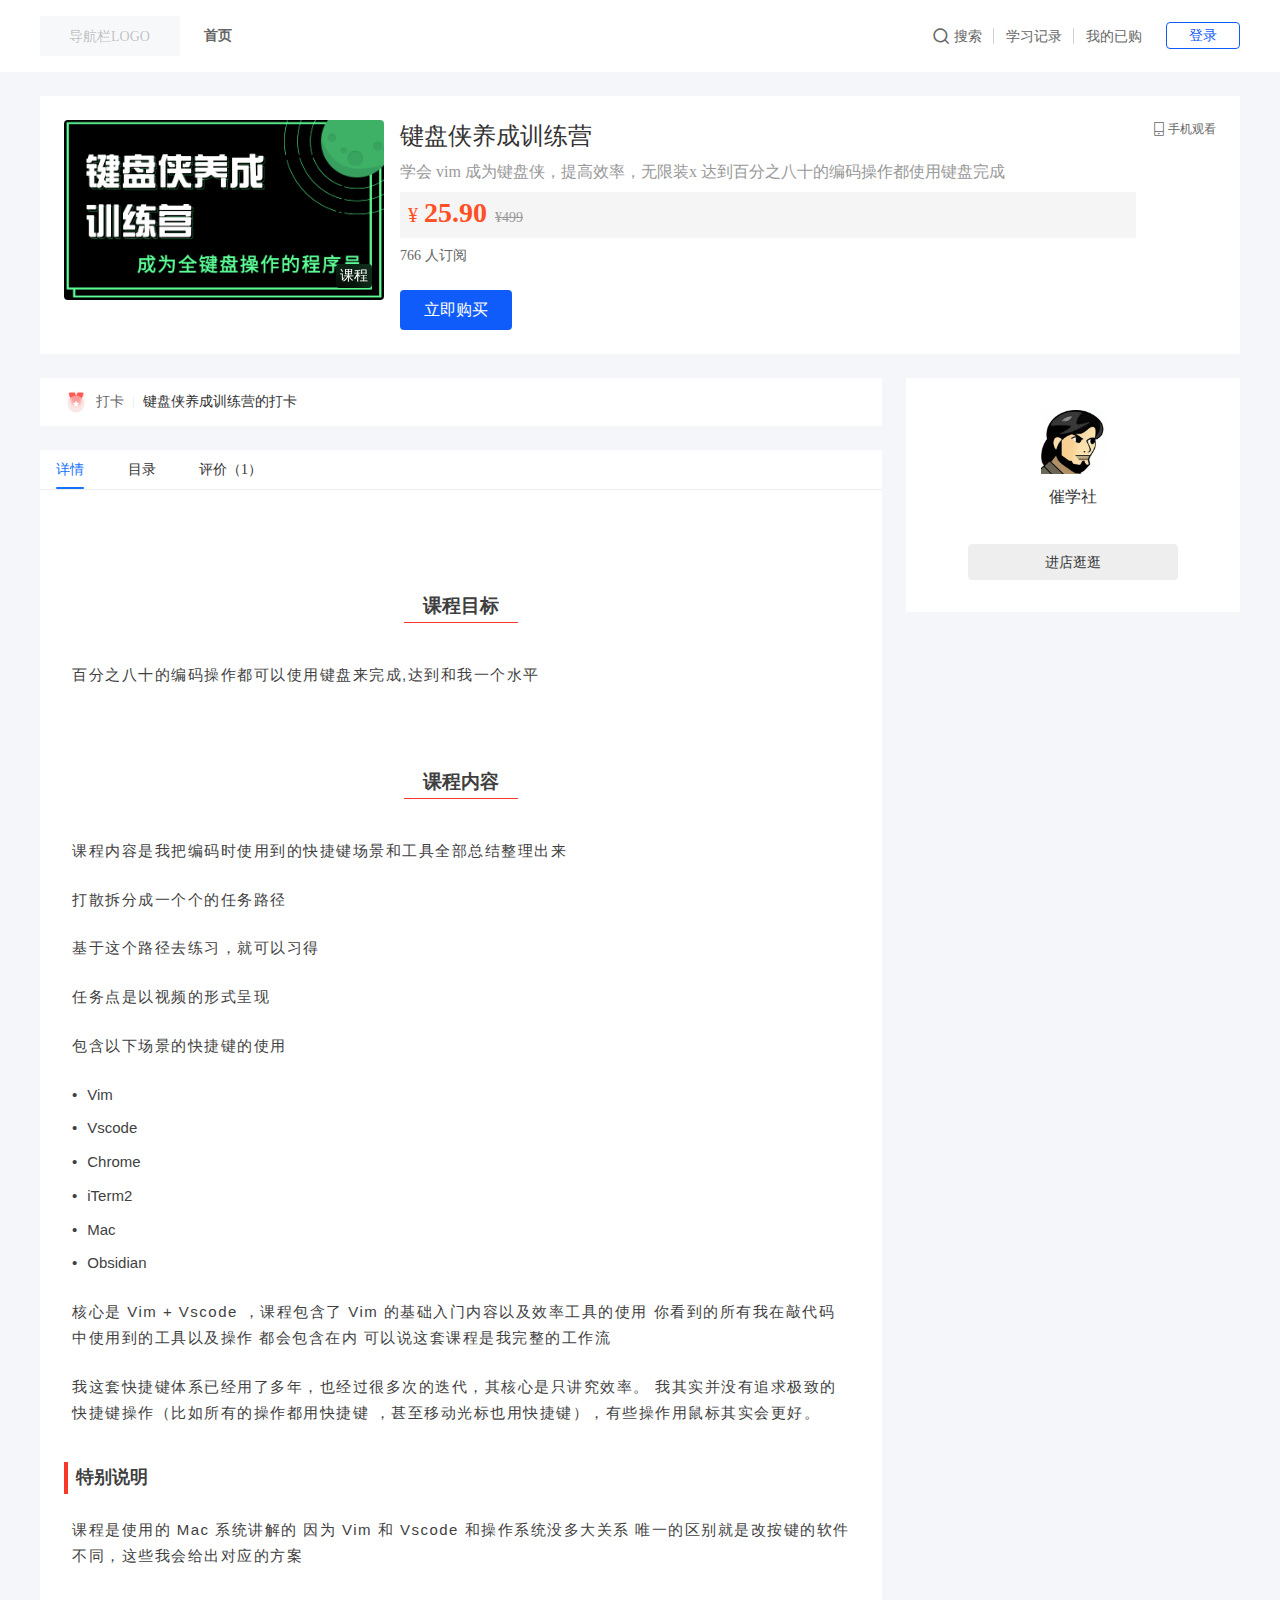
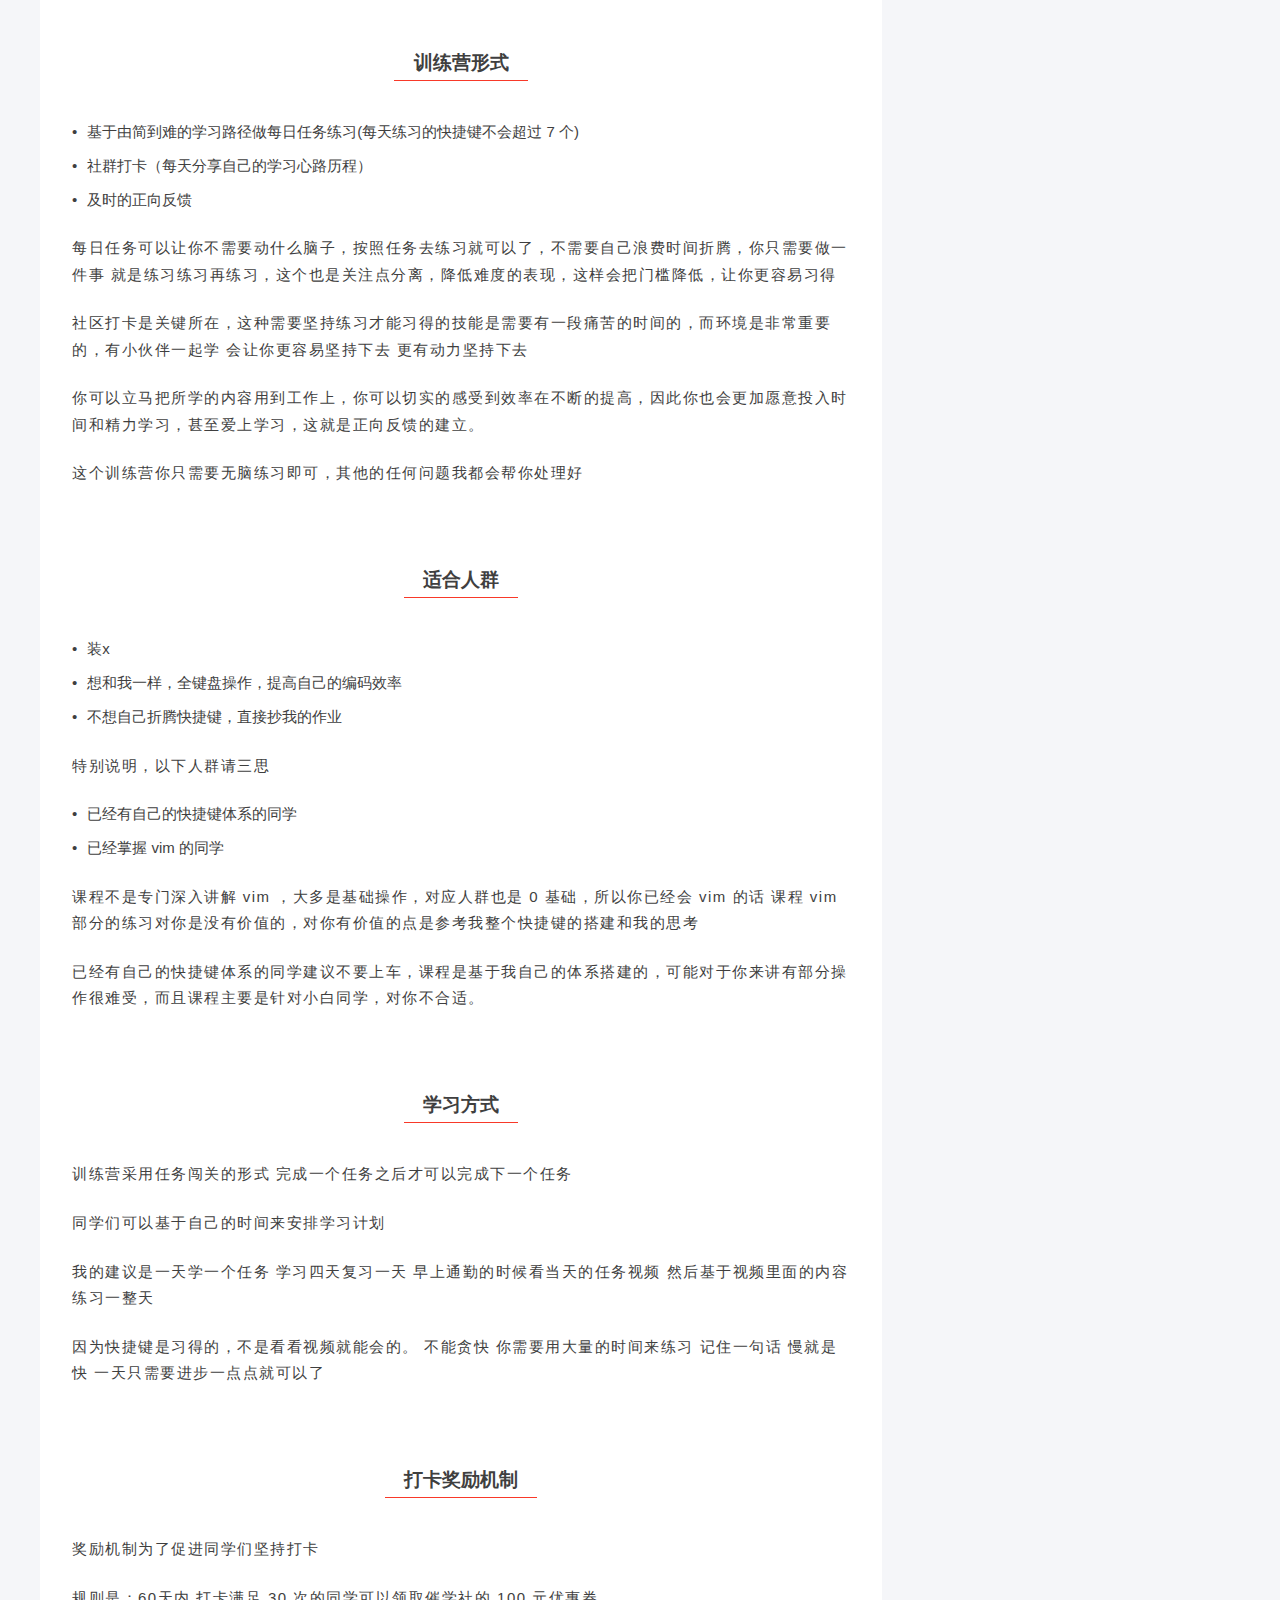
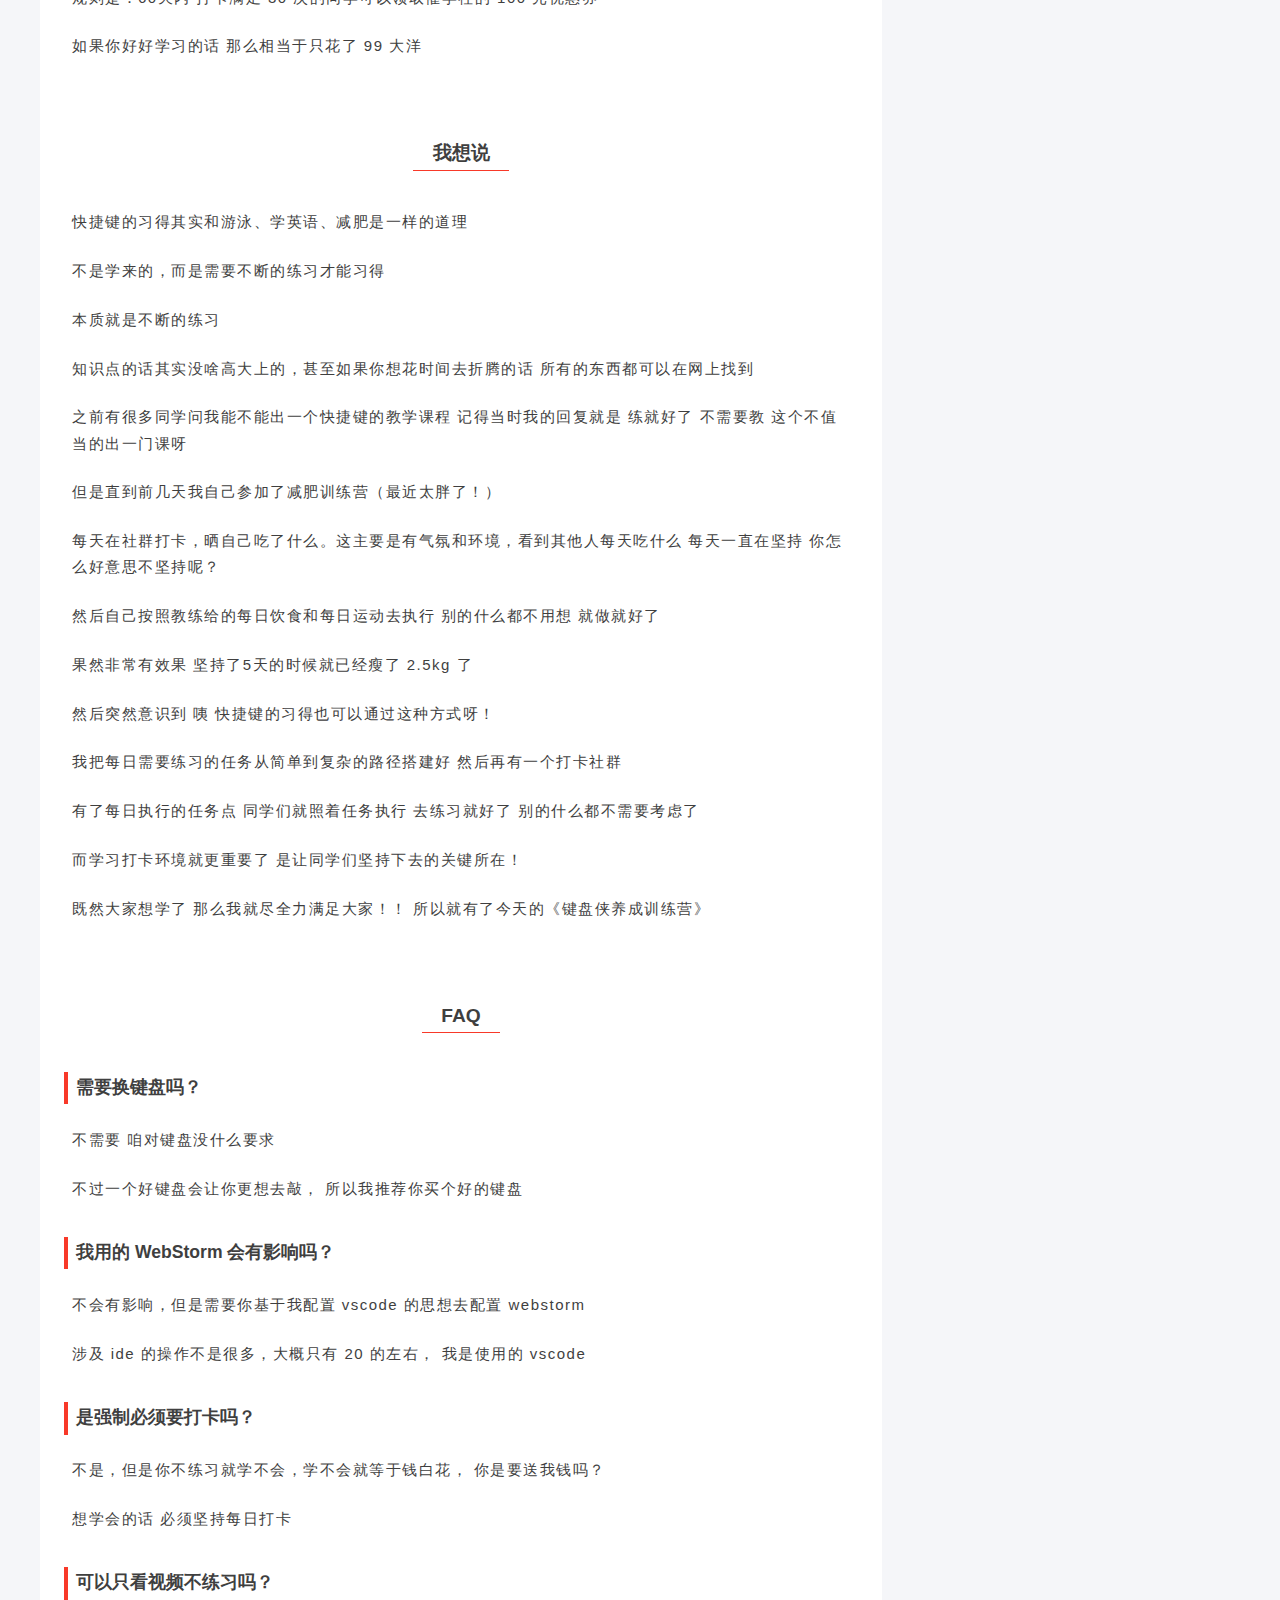
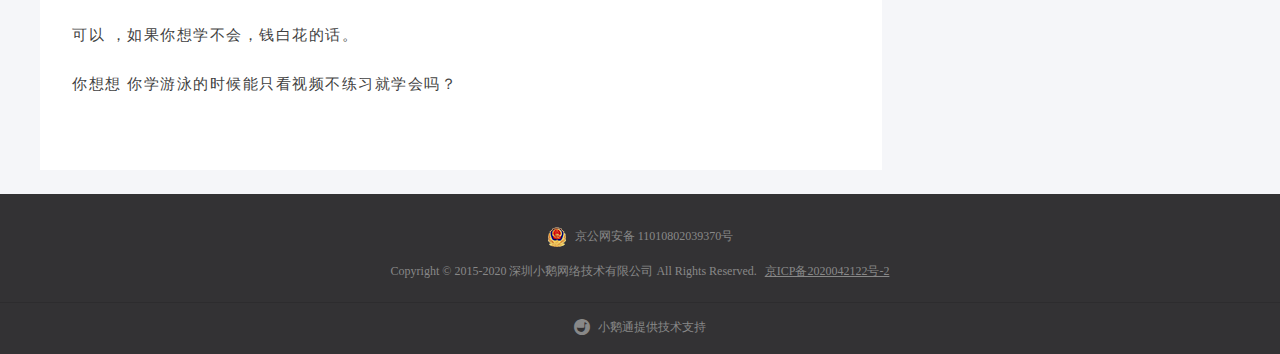
==== commit b95312b3: "add" ====
--- a/keyboard.html
+++ b/keyboard.html
@@ -12985,7 +12985,7 @@
                           <span data-v-bb8c4d4e="" class="price-icon">¥</span>
                           <div data-v-57ca2cd8="" data-v-bb8c4d4e="">
                             <div data-v-57ca2cd8="" class="price-label">
-                              <span data-v-57ca2cd8="" class="price--integer">199</span
+                              <span data-v-57ca2cd8="" class="price--integer">25.90</span
                               ><!----><!---->
                             </div>
                           </div>
@@ -13019,6 +13019,7 @@
                           data-v-06fd53b3=""
                           data-v-00f4fc19=""
                           class="base-button marketing-switch-local theme-customize-bg"
+                          onclick="window.open('https://m.tb.cn/h.5nq0Aos?tk=kW5bWgrWhLG')"
                           style="
                             background: rgb(20, 114, 255);
                             color: rgb(255, 255, 255);
